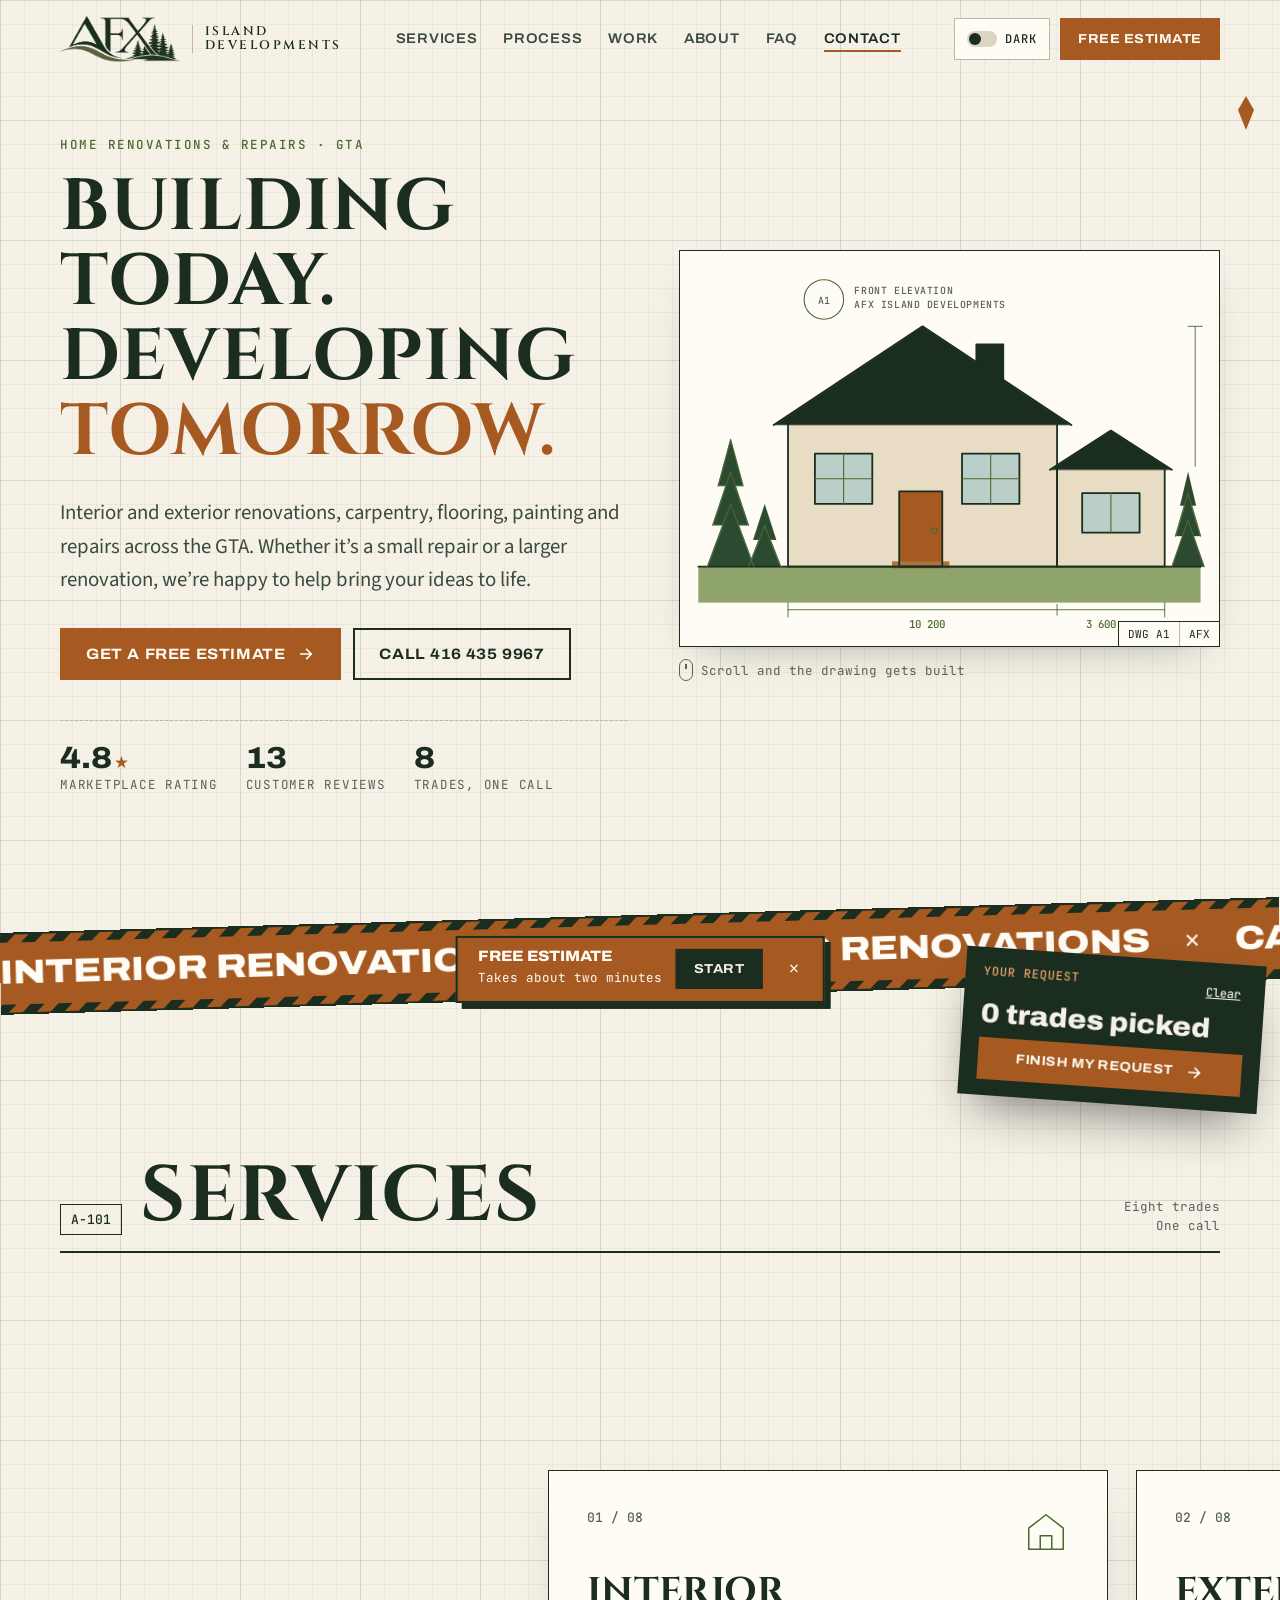
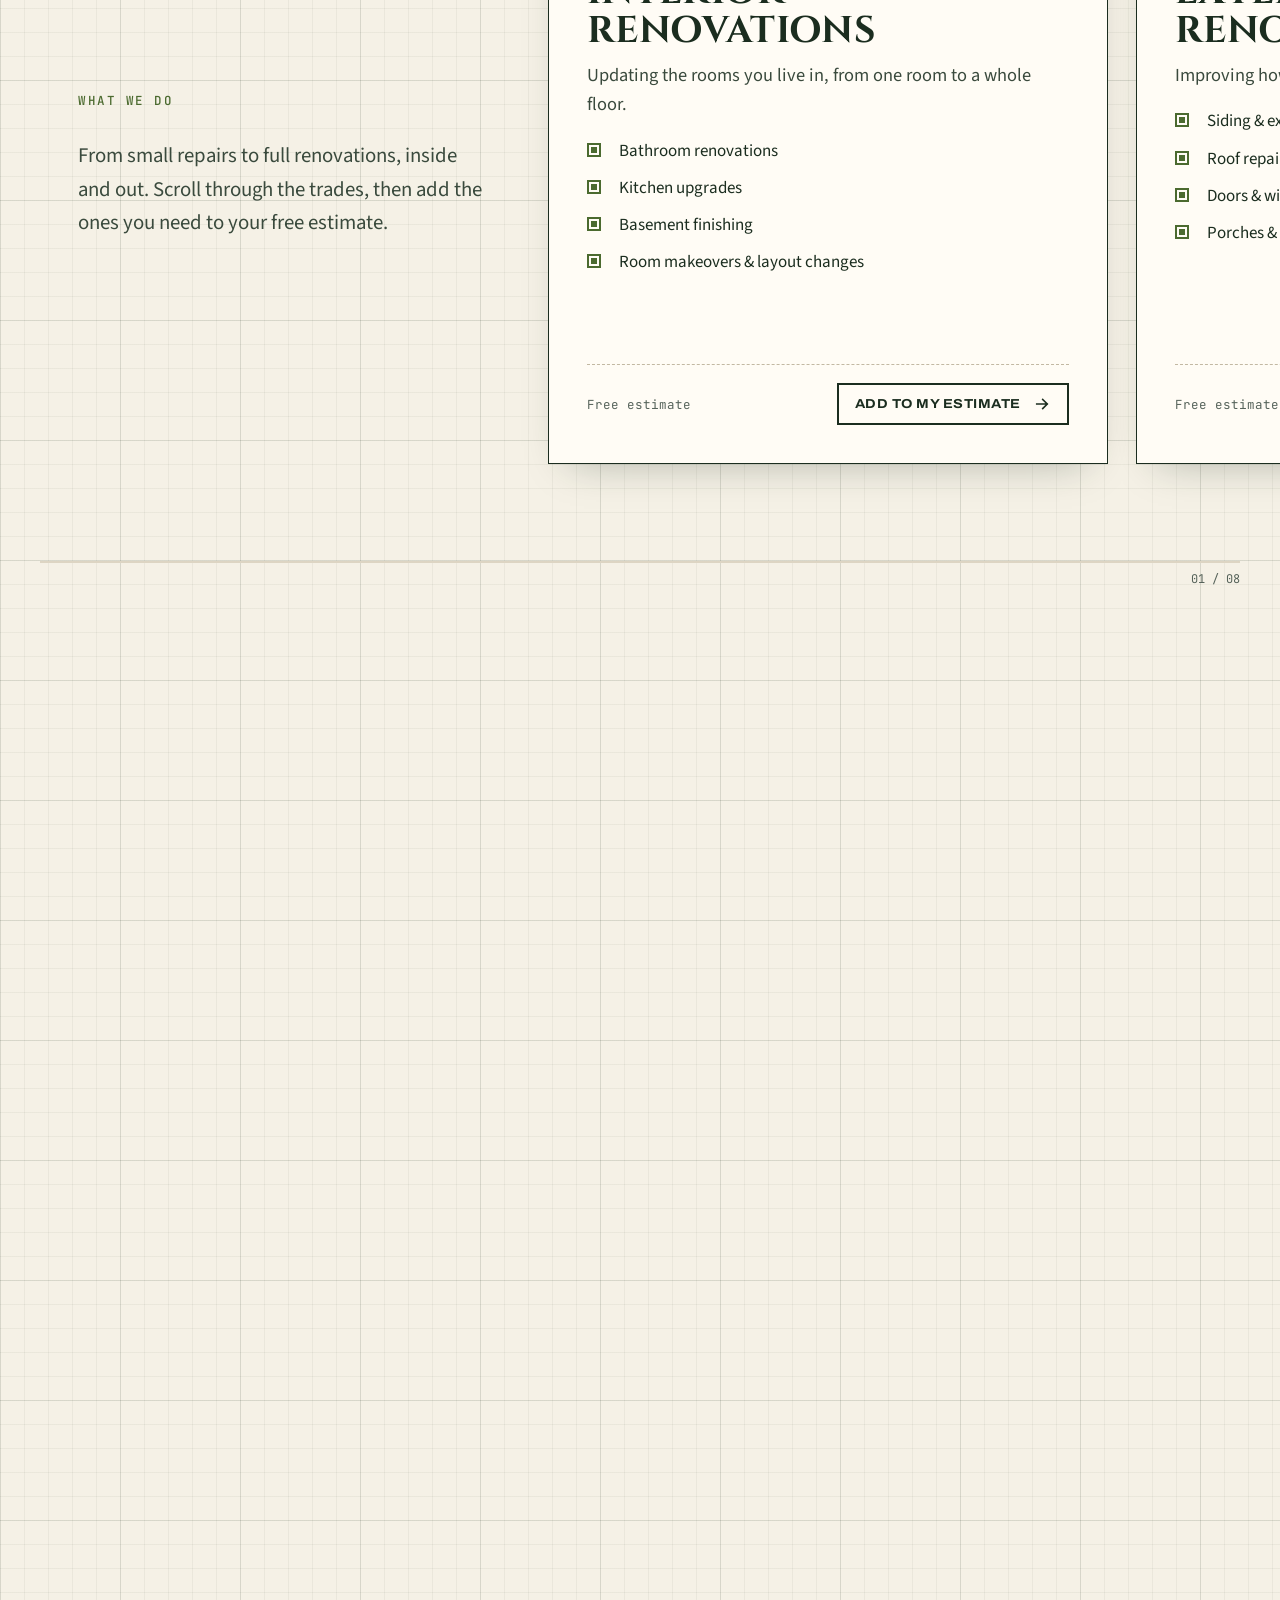
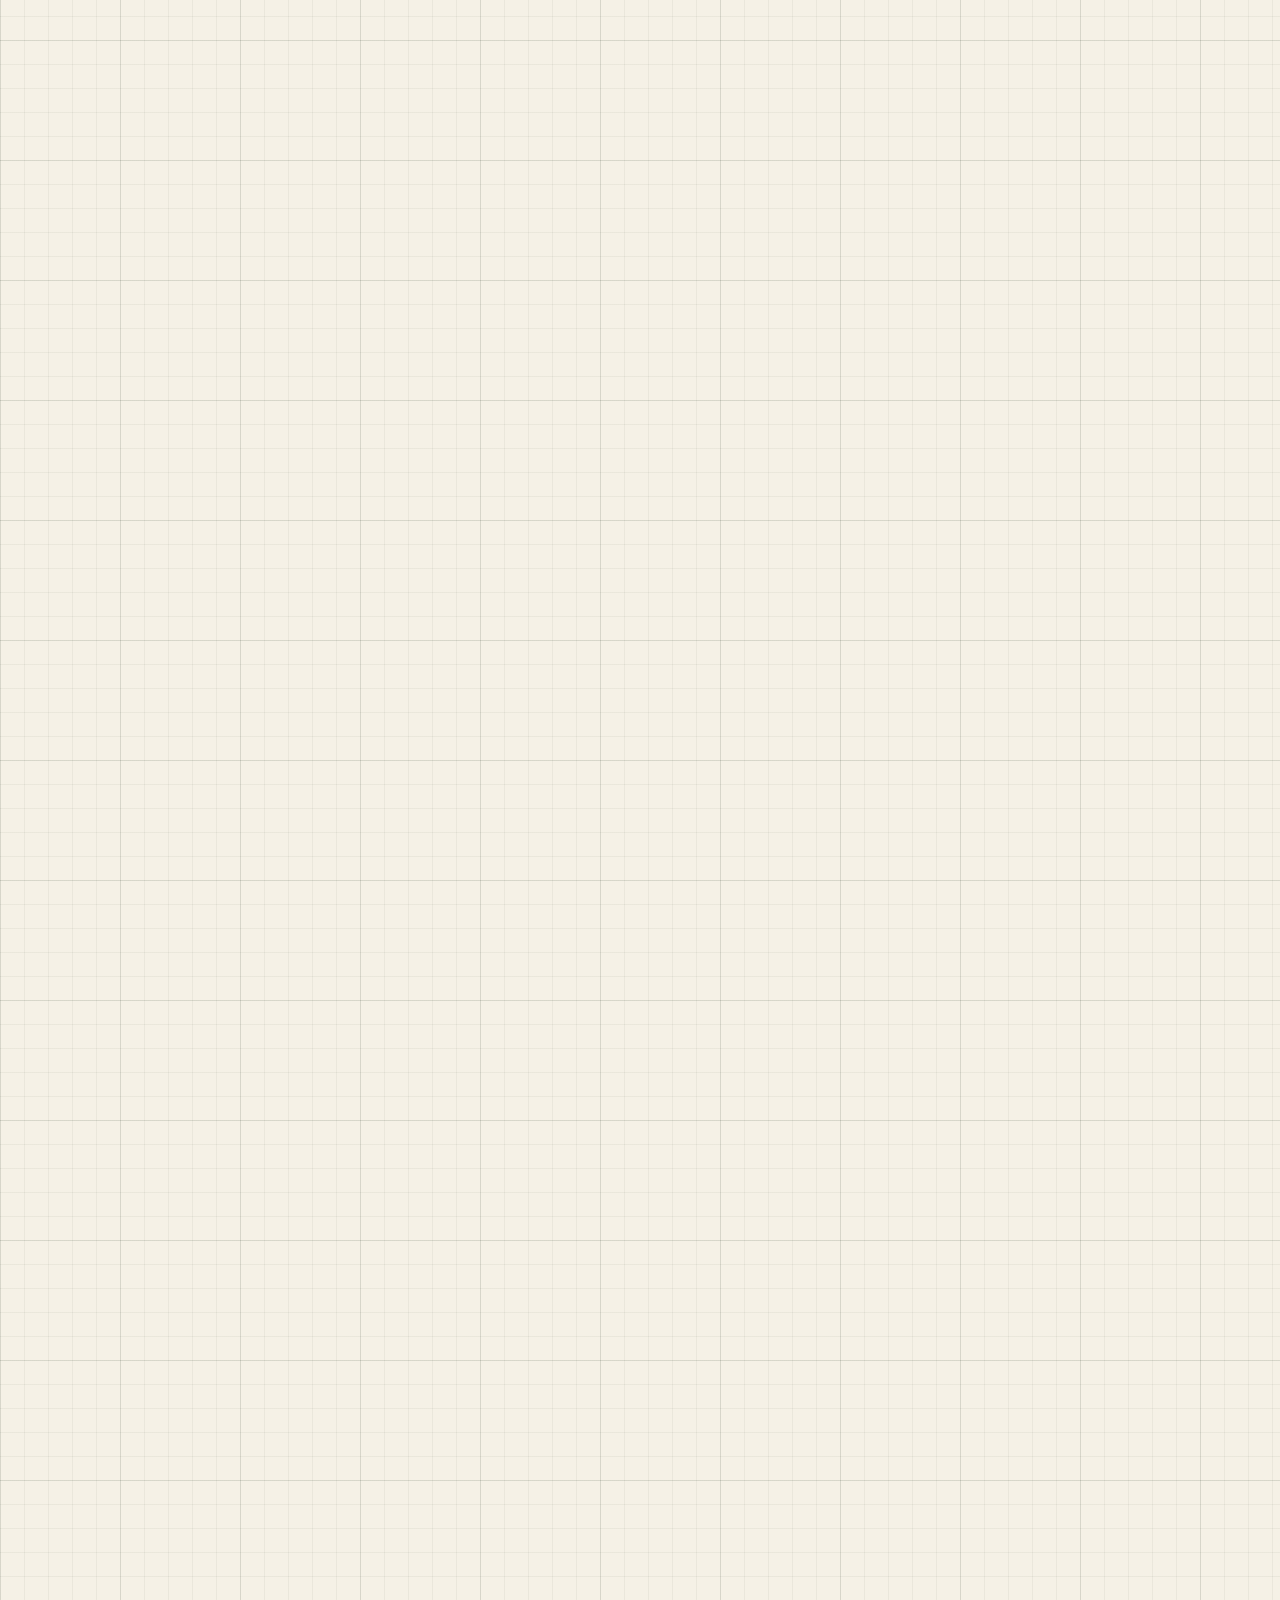
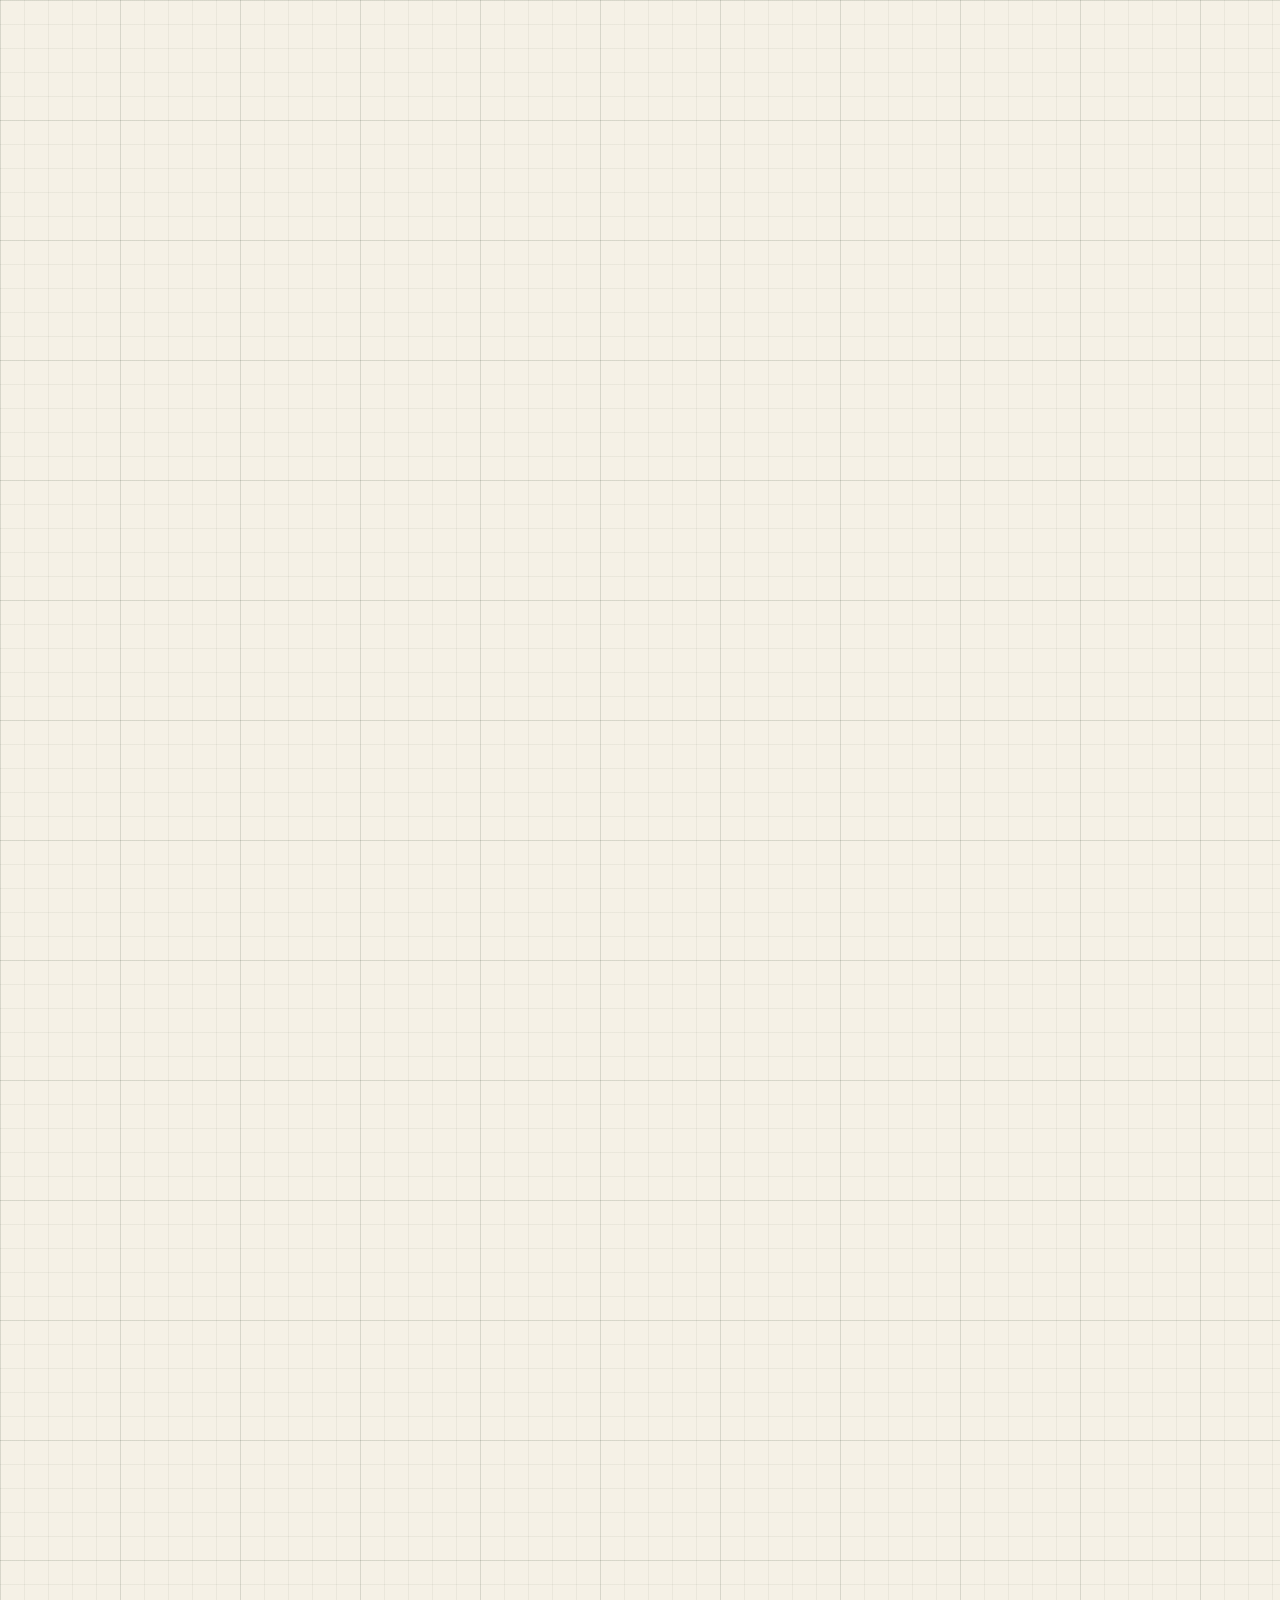
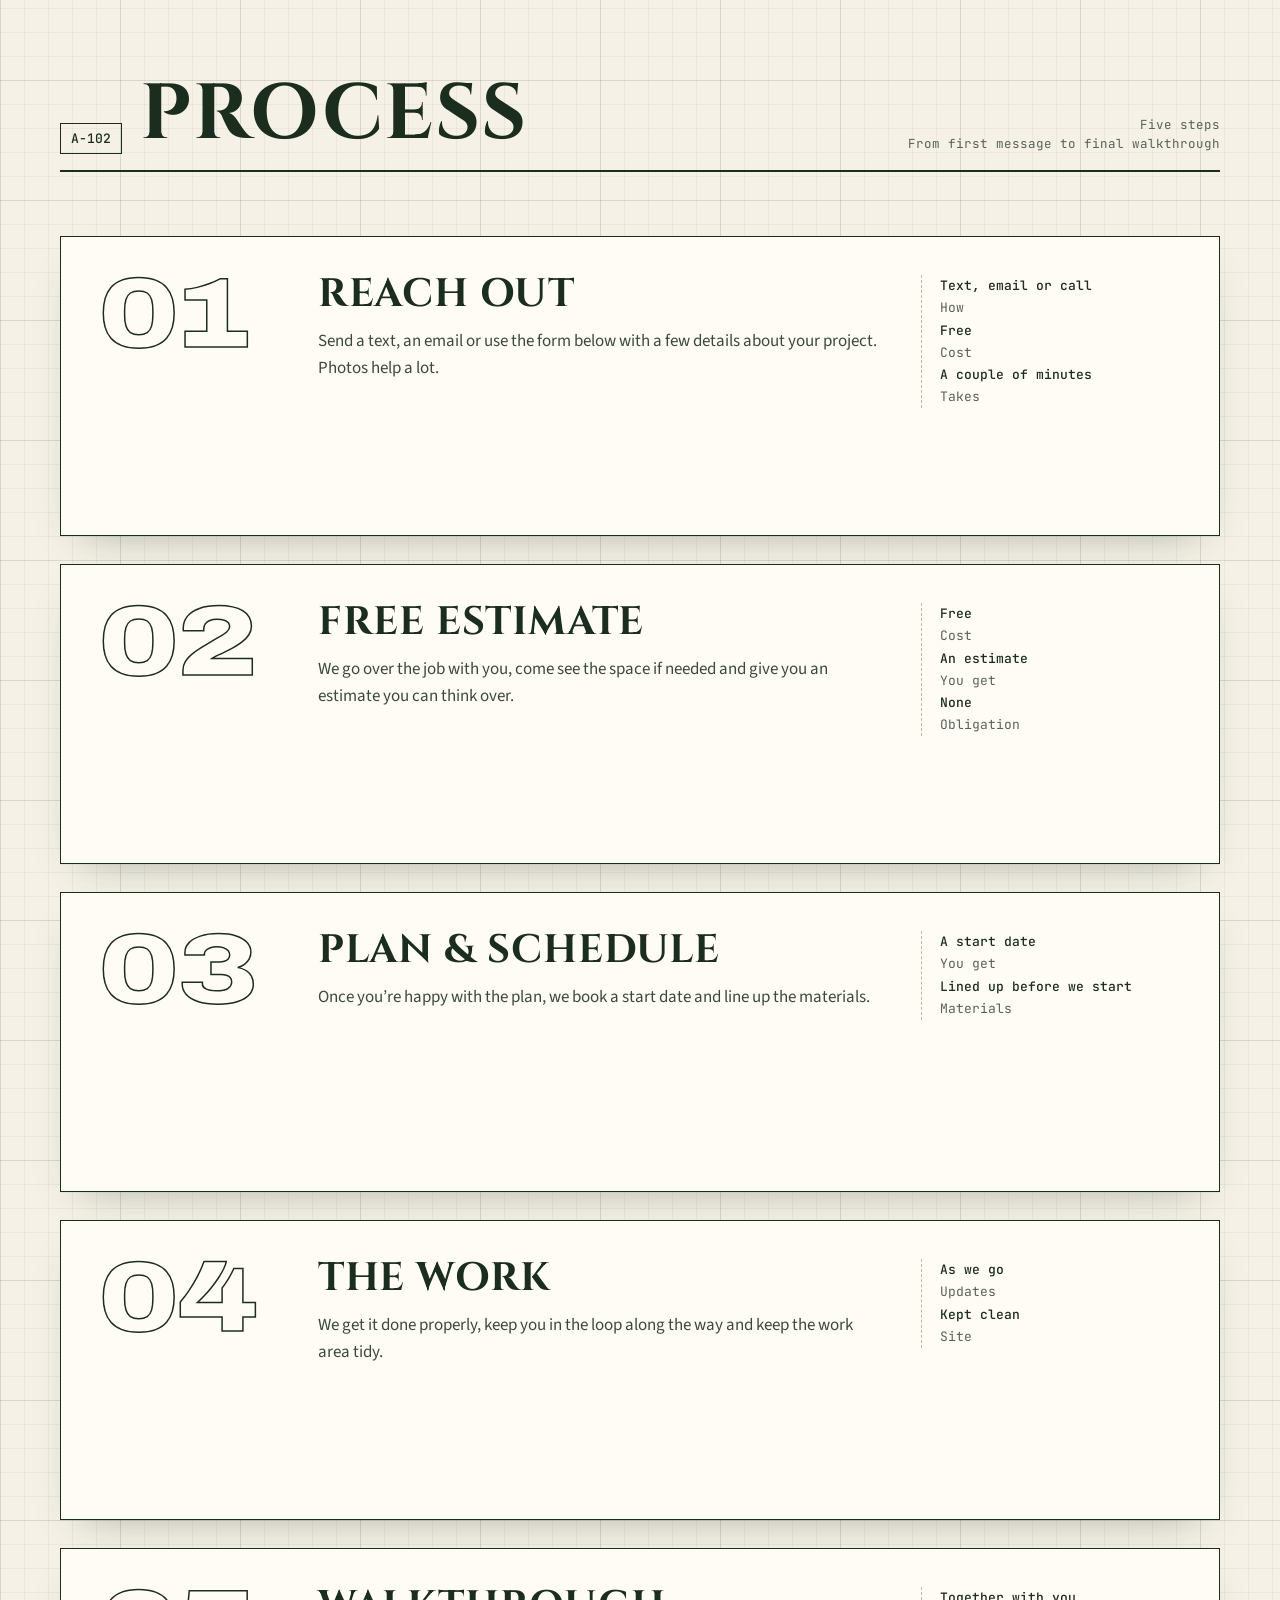
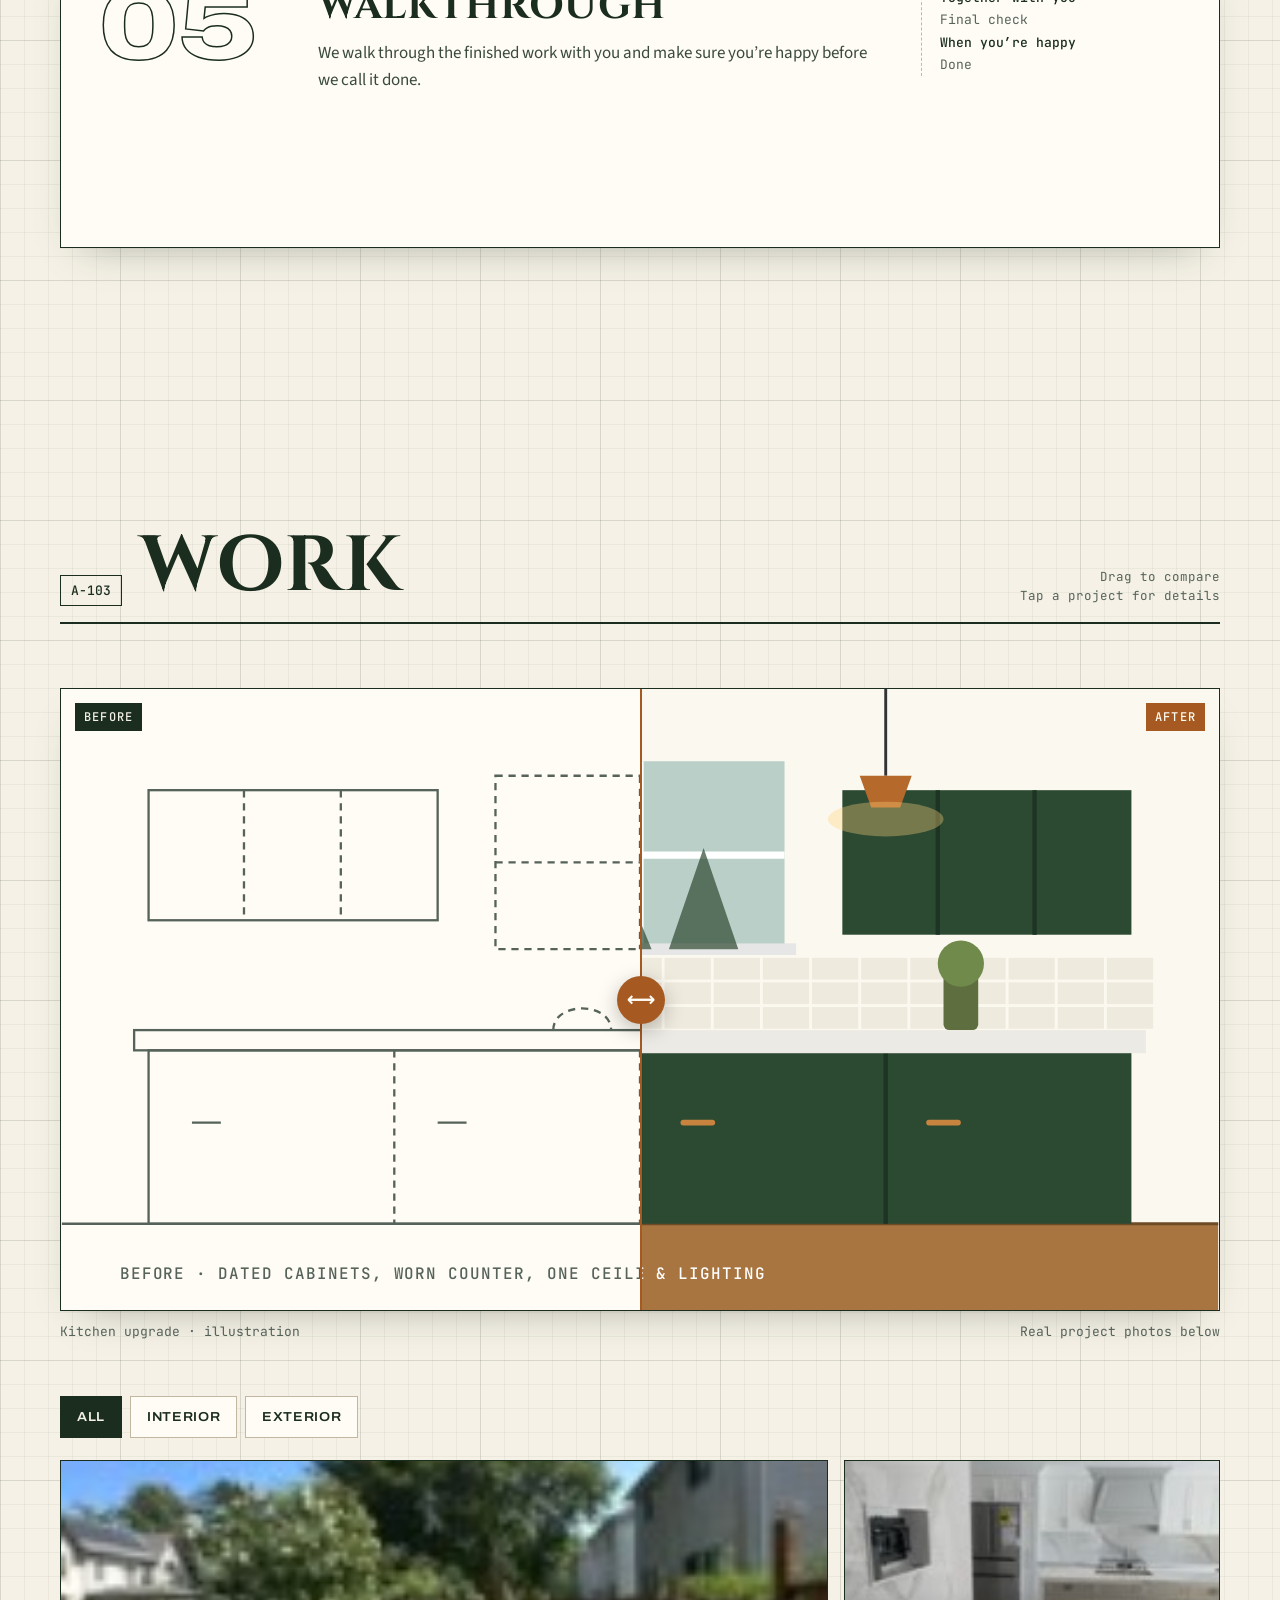
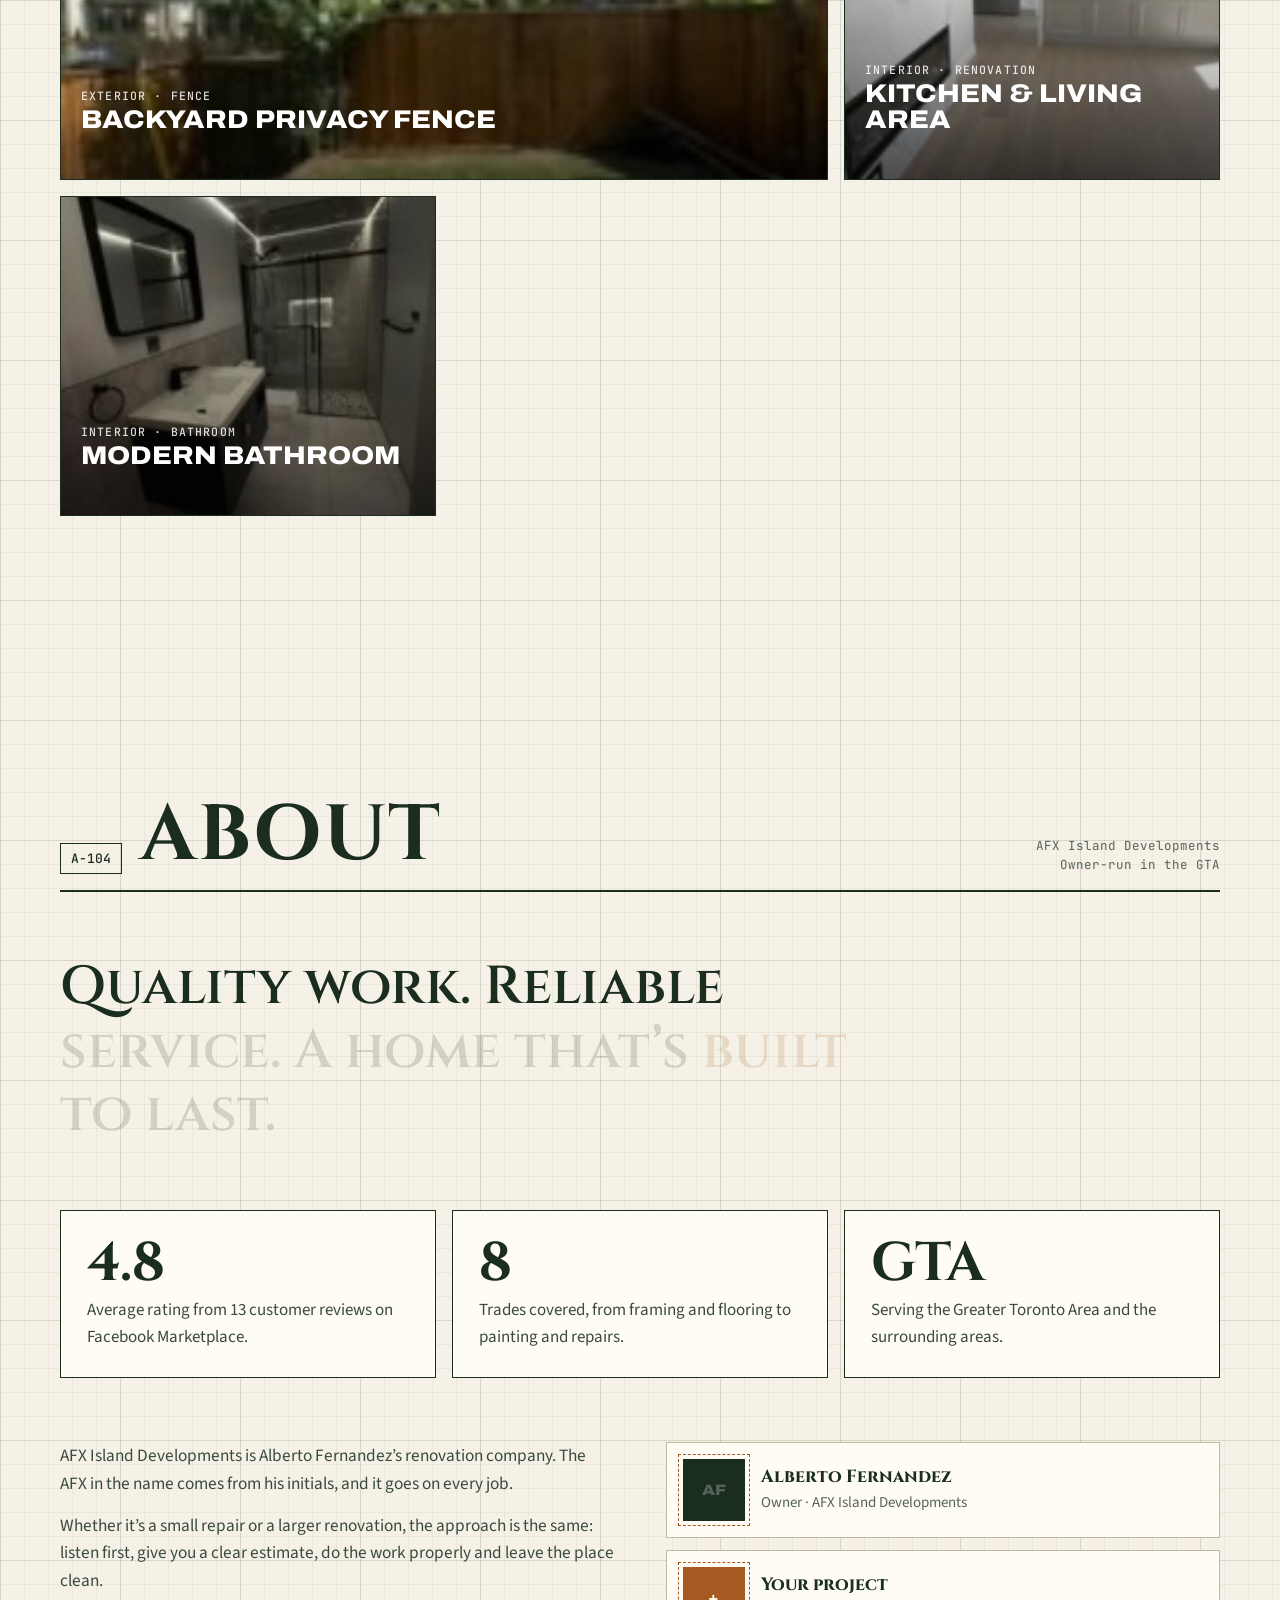
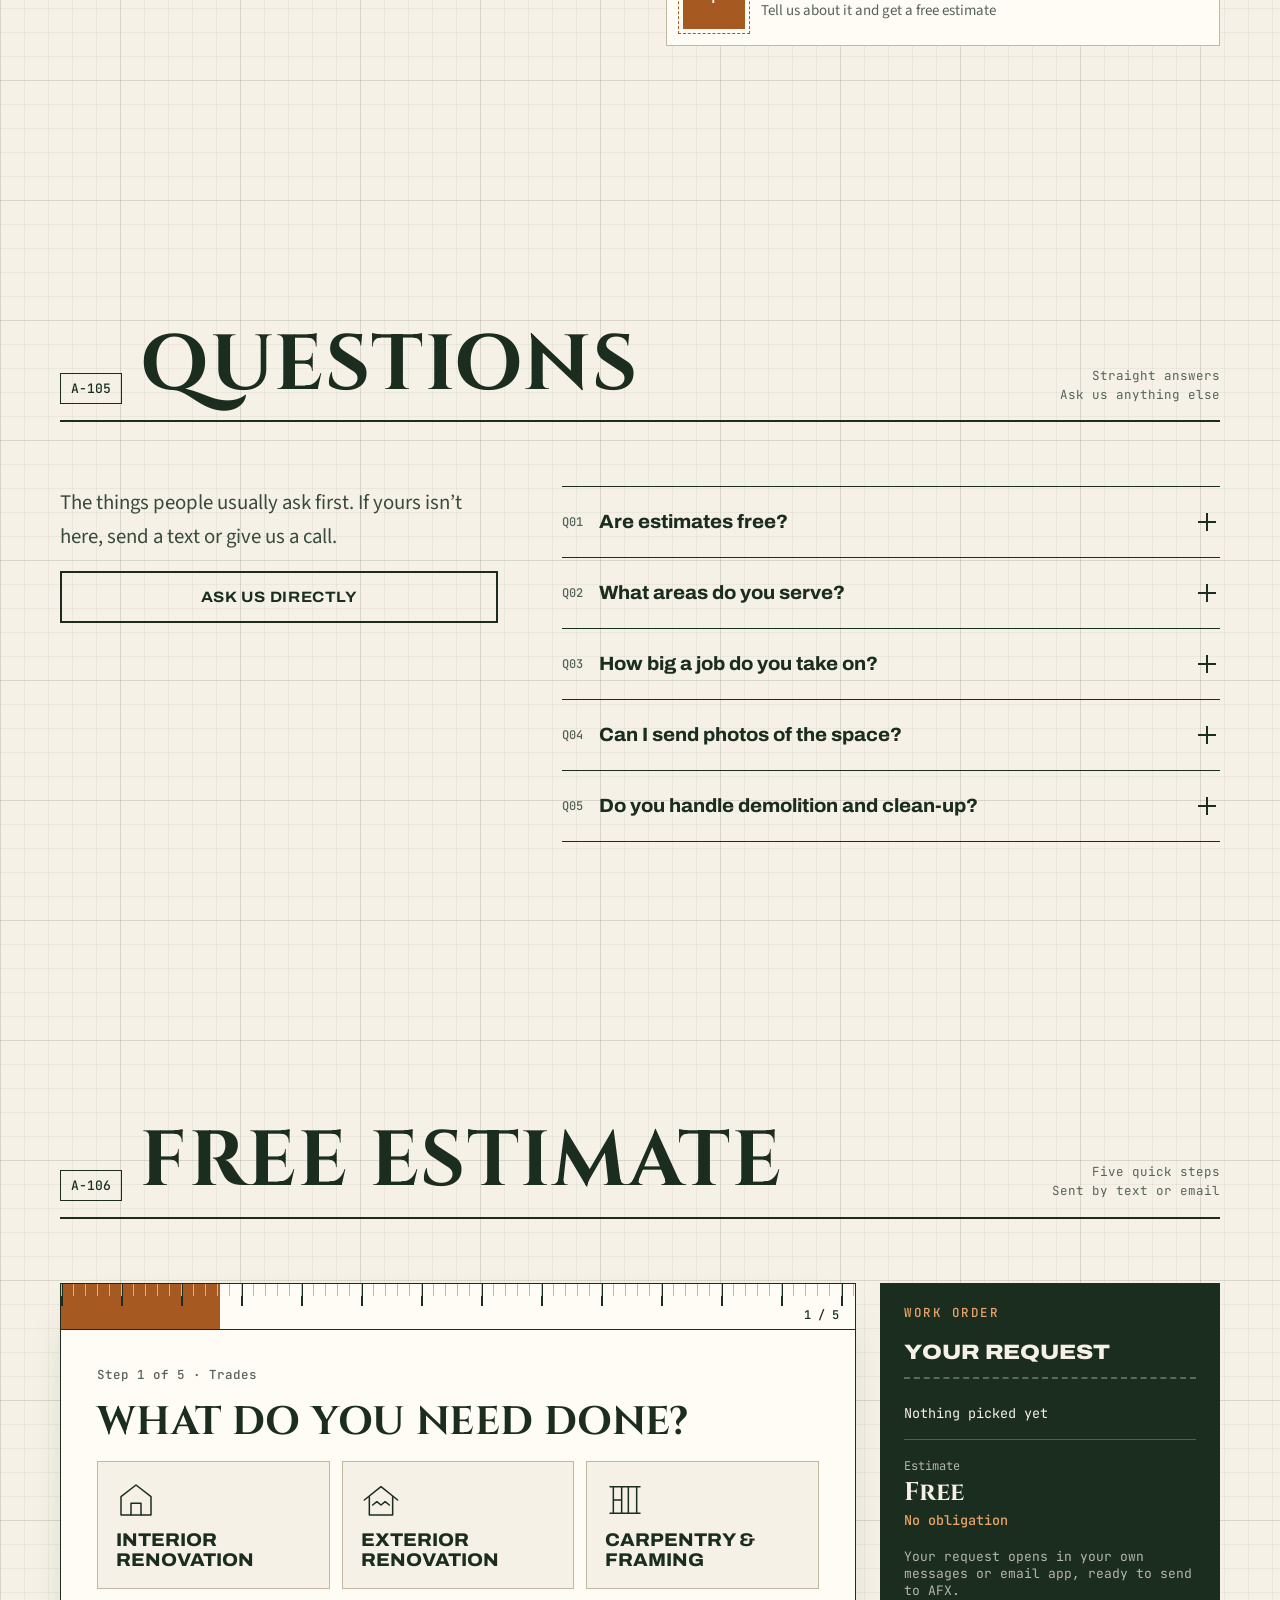
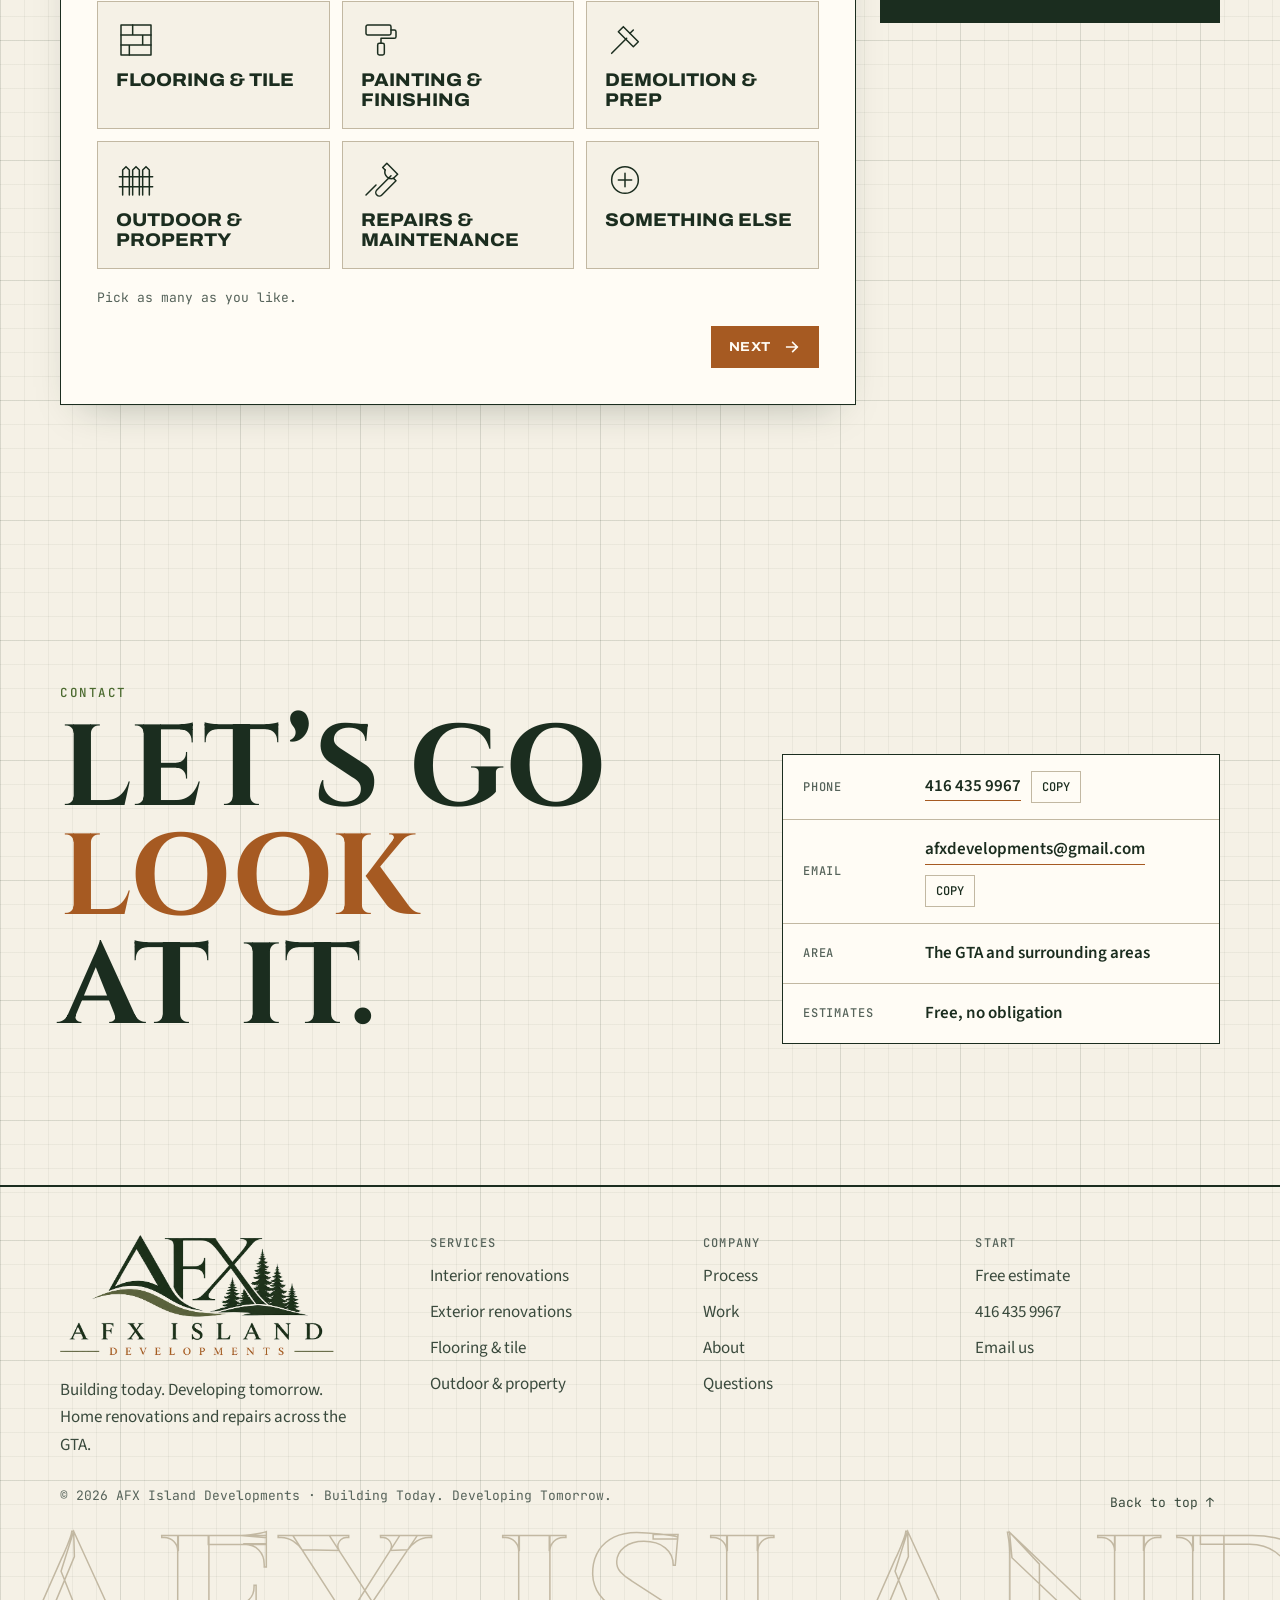
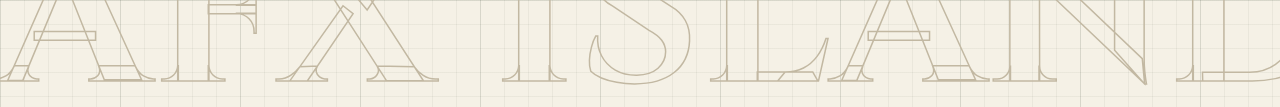
==== index.html @ 32f4b3ac "Initial site: AFX Island Developments Co-Authored-By: Claude Sonnet 5.5 <noreply@anthropic.com>" ====
<!doctype html>
<html lang="en">
<head>
<meta charset="utf-8">
<meta name="viewport" content="width=device-width,initial-scale=1,viewport-fit=cover">
<title>AFX Island Developments · Home Renovations &amp; Repairs in the GTA</title>
<meta name="description" content="AFX Island Developments: interior and exterior renovations, carpentry and framing, flooring and tile, painting, demolition, outdoor projects and repairs across the GTA. Free estimates. Call 416 435 9967.">
<meta property="og:title" content="AFX Island Developments">
<meta property="og:description" content="Home renovations and repairs across the GTA. Free estimates.">
<meta name="theme-color" content="#1b2d1f">
<link rel="icon" href="img/afx-mark.png">
<link rel="preconnect" href="https://fonts.googleapis.com">
<link rel="preconnect" href="https://fonts.gstatic.com" crossorigin>
<link rel="stylesheet" href="https://fonts.googleapis.com/css2?family=Archivo:wdth,wght@62..125,300..900&family=Cinzel:wght@500;600;700&family=JetBrains+Mono:wght@400;500&family=Source+Sans+3:wght@400;500;600;700&display=swap">
<script type="application/ld+json">{"@context":"https://schema.org","@type":"HomeAndConstructionBusiness","name":"AFX Island Developments","telephone":"+1-416-435-9967","email":"afxdevelopments@gmail.com","areaServed":"Greater Toronto Area, Ontario","founder":{"@type":"Person","name":"Alberto Fernandez"},"slogan":"Building Today. Developing Tomorrow."}</script>
<style>
/* AFX Island Developments, built on the Plumbline template by Pila Web Co.
   Each section is a numbered sheet on drafting paper; the hero drawing becomes a house among the pines as you scroll. */
:root {
  --paper: #f5f1e6; --sheet: #fffcf5; --ink: #1b2d1f; --ink-2: #3a4a3d; --ink-3: #56635a;
  --line: #ddd5c3; --line-2: #c2b8a2; --grid: rgb(27 45 31 / 0.05); --grid-2: rgb(27 45 31 / 0.09);
  --blue: #4b6a2f; --blue-soft: #e7ecd9; --vis: #a65a22; --vis-ink: #fffcf5;
  --err: #b3261e; --wall: #e8dcc4; --roof: #1b2d1f; --glass: #b9cfc8; --wood: #a8743f; --pine: #2c4a32; --grass: #8fa46a;
  --shadow: 0 1px 0 rgb(27 45 31 / .04), 0 18px 40px -22px rgb(27 45 31 / .35);
  --display: 'Archivo', ui-sans-serif, system-ui, sans-serif;
  --body: 'Source Sans 3', ui-sans-serif, system-ui, -apple-system, 'Segoe UI', sans-serif;
  --mono: 'JetBrains Mono', ui-monospace, Consolas, monospace;
  --out: cubic-bezier(.16, 1, .3, 1); --spring: cubic-bezier(.34, 1.56, .64, 1);
  --max: 1240px; --gutter: clamp(16px, 4vw, 40px);
}
@media (prefers-color-scheme: dark) { :root:not([data-theme="light"]) {
  --paper: #0f1a12; --sheet: #152419; --ink: #eef0e4; --ink-2: #c4cbbd; --ink-3: #9aa595;
  --line: #26392b; --line-2: #33503a; --grid: rgb(200 220 190 / 0.05); --grid-2: rgb(200 220 190 / 0.09);
  --blue: #a9c27f; --blue-soft: #1d3323; --vis: #d8894a; --vis-ink: #0f1a12;
  --err: #ff9b8f; --wall: #2d4433; --roof: #08100a; --glass: #5d7f74; --wood: #8a6a4e; --pine: #a9c27f; --grass: #3e5a3a;
  --shadow: 0 18px 40px -22px rgb(0 0 0 / .7); color-scheme: dark; } }
:root[data-theme="dark"] {
  --paper: #0f1a12; --sheet: #152419; --ink: #eef0e4; --ink-2: #c4cbbd; --ink-3: #9aa595;
  --line: #26392b; --line-2: #33503a; --grid: rgb(200 220 190 / 0.05); --grid-2: rgb(200 220 190 / 0.09);
  --blue: #a9c27f; --blue-soft: #1d3323; --vis: #d8894a; --vis-ink: #0f1a12;
  --err: #ff9b8f; --wall: #2d4433; --roof: #08100a; --glass: #5d7f74; --wood: #8a6a4e; --pine: #a9c27f; --grass: #3e5a3a;
  --shadow: 0 18px 40px -22px rgb(0 0 0 / .7); color-scheme: dark; }

*, *::before, *::after { box-sizing: border-box; }
html { scroll-behavior: smooth; }
body { margin: 0; background: var(--paper); color: var(--ink); font: 400 17px/1.6 var(--body); overflow-x: clip;
  background-image: linear-gradient(var(--grid) 1px, transparent 1px), linear-gradient(90deg, var(--grid) 1px, transparent 1px), linear-gradient(var(--grid-2) 1px, transparent 1px), linear-gradient(90deg, var(--grid-2) 1px, transparent 1px);
  background-size: 24px 24px, 24px 24px, 120px 120px, 120px 120px; }
h1, h2, h3 { margin: 0; font-family: var(--display); line-height: .98; text-wrap: balance; }
p { margin: 0; }
a { color: inherit; }
button, input, select, textarea { font: inherit; color: inherit; }
:focus-visible { outline: 2px solid var(--vis); outline-offset: 3px; }
.sr-only { position: absolute; width: 1px; height: 1px; overflow: hidden; clip: rect(0 0 0 0); white-space: nowrap; }
.wrap { width: 100%; max-width: var(--max); margin-inline: auto; padding-inline: var(--gutter); }
.mono { font-family: var(--mono); font-variant-numeric: tabular-nums; }
.section { position: relative; padding-block: clamp(80px, 11vw, 150px); }

/* sheet title block: a drawing-set convention, numbered in real order */
.sheet { display: grid; grid-template-columns: auto 1fr auto; gap: 18px; align-items: end; padding-bottom: 16px; margin-bottom: clamp(36px, 5vw, 64px); border-bottom: 2px solid var(--ink); }
.sheet .no { font: 500 13px/1 var(--mono); padding: 8px 10px; border: 1.5px solid var(--ink); }
.sheet h2 { font-size: clamp(2.3rem, 1.2rem + 4.6vw, 5.4rem); font-weight: 820; font-stretch: 112%; letter-spacing: -0.03em; text-transform: uppercase; }
.sheet .meta { font: 400 12.5px/1.5 var(--mono); color: var(--ink-3); text-align: right; }
@media (max-width: 700px) { .sheet { grid-template-columns: 1fr; gap: 10px; } .sheet .meta { text-align: left; } .sheet .no { justify-self: start; } }
.lede { font-size: clamp(1.08rem, 1rem + .4vw, 1.3rem); color: var(--ink-2); max-width: 56ch; }
.kicker { font: 500 12.5px/1 var(--mono); letter-spacing: .12em; text-transform: uppercase; color: var(--blue); }

/* buttons */
.btn { position: relative; display: inline-flex; align-items: center; justify-content: center; gap: 12px; min-height: 52px; padding: 0 24px; border: 2px solid var(--ink); background: transparent; font: 700 15px/1 var(--display); font-stretch: 110%; letter-spacing: .04em; text-transform: uppercase; text-decoration: none; cursor: pointer; overflow: hidden; isolation: isolate; transition: color .35s, transform .5s var(--spring); }
.btn::before { content: ''; position: absolute; inset: 0; z-index: -1; background: var(--ink); transform: scaleX(0); transform-origin: right; transition: transform .5s var(--out); }
.btn:hover { color: var(--paper); }
.btn:hover::before { transform: scaleX(1); transform-origin: left; }
.btn.vis { background: var(--vis); border-color: var(--vis); color: var(--vis-ink); }
.btn.vis::before { background: var(--ink); }
.btn.vis:hover { color: var(--paper); }
.btn.sm { min-height: 42px; padding: 0 16px; font-size: 13px; }
.btn svg { width: 18px; height: 18px; transition: transform .45s var(--spring); }
.btn:hover svg { transform: translateX(4px) rotate(-45deg); }

/* ---------- header ---------- */
.site-header { position: sticky; top: env(safe-area-inset-top, 0px); z-index: 50; transition: background-color .3s, border-color .3s; border-bottom: 1px solid transparent; }
.site-header.scrolled { background: color-mix(in srgb, var(--paper) 86%, transparent); backdrop-filter: blur(12px); -webkit-backdrop-filter: blur(12px); border-color: var(--line); }
.bar { display: flex; align-items: center; gap: 20px; min-height: 78px; transition: min-height .4s var(--out); }
.scrolled .bar { min-height: 62px; }
.logo { display: inline-flex; align-items: center; gap: 12px; text-decoration: none; font: 850 1.25rem/1 var(--display); font-stretch: 118%; text-transform: uppercase; letter-spacing: -0.01em; }
.logo svg { width: 26px; height: 34px; }
.logo .str { stroke: var(--ink); stroke-width: 2; }
.logo .bob { fill: var(--vis); transform-origin: 13px 4px; }
.logo:hover .bob { animation: swing 1.2s var(--out); }
@keyframes swing { 25% { transform: rotate(14deg); } 55% { transform: rotate(-9deg); } 80% { transform: rotate(4deg); } }
.nav { display: flex; gap: 2px; margin-inline: auto; }
.nav a { position: relative; text-decoration: none; padding: 10px 12px; font: 600 14px/1 var(--display); font-stretch: 105%; letter-spacing: .05em; text-transform: uppercase; color: var(--ink-2); }
.nav a::after { content: ''; position: absolute; left: 12px; right: 12px; bottom: 4px; height: 2px; background: var(--vis); transform: scaleX(0); transform-origin: right; transition: transform .45s var(--out); }
.nav a:hover, .nav a[aria-current="true"] { color: var(--ink); }
.nav a:hover::after, .nav a[aria-current="true"]::after { transform: scaleX(1); transform-origin: left; }
.bar-end { display: flex; gap: 10px; align-items: center; }
.theme-sw { display: inline-flex; align-items: center; gap: 8px; min-height: 42px; padding: 0 12px; border: 1.5px solid var(--line-2); background: var(--sheet); cursor: pointer; font: 500 12px/1 var(--mono); text-transform: uppercase; letter-spacing: .08em; }
.theme-sw i { width: 30px; height: 16px; border-radius: 9px; background: var(--line); position: relative; transition: background-color .3s; }
.theme-sw i::after { content: ''; position: absolute; left: 2px; top: 2px; width: 12px; height: 12px; border-radius: 50%; background: var(--ink); transition: transform .45s var(--spring); }
:root[data-theme="dark"] .theme-sw i { background: var(--blue); }
:root[data-theme="dark"] .theme-sw i::after { transform: translateX(14px); }
.burger { display: none; width: 46px; height: 46px; border: 1.5px solid var(--line-2); background: var(--sheet); cursor: pointer; place-items: center; }
.burger span { display: block; width: 20px; height: 2px; background: var(--ink); transition: transform .4s var(--spring); }
.burger span + span { margin-top: 6px; }
.menu-open .burger span:first-child { transform: translateY(4px) rotate(45deg); }
.menu-open .burger span:last-child { transform: translateY(-4px) rotate(-45deg); }
.drawer { display: none; }
@media (max-width: 1000px) {
  .nav, .bar-end .bar-cta { display: none; }
  .bar { justify-content: space-between; }
  .burger { display: grid; }
  .drawer { display: grid; position: fixed; inset: 0; z-index: 48; background: var(--ink); color: var(--paper); align-content: center; padding: 90px var(--gutter) 40px; gap: 4px; clip-path: circle(0% at calc(100% - 40px) 40px); transition: clip-path .7s var(--out); }
  .drawer a { text-decoration: none; font: 850 clamp(2rem, 8vw, 3rem)/1.1 var(--display); font-stretch: 120%; text-transform: uppercase; padding: 6px 0; transform: translateY(30px); opacity: 0; transition: transform .6s var(--out), opacity .4s; transition-delay: calc(var(--k) * 50ms); }
  .menu-open .drawer { clip-path: circle(150% at calc(100% - 40px) 40px); }
  .menu-open .drawer a { transform: none; opacity: 1; }
  .menu-open .site-header { background: transparent; border-color: transparent; }
  .menu-open .burger { position: relative; z-index: 49; background: var(--paper); }
}

@media (max-width: 560px) { .bar { gap: 10px; } .logo { font-size: 1rem; font-stretch: 106%; gap: 8px; } .theme-sw { padding: 0 9px; } .theme-sw span { display: none; } }

/* ---------- plumb-line scroll gauge ---------- */
.plumb { position: fixed; right: 22px; top: 96px; bottom: 30px; z-index: 30; width: 24px; pointer-events: none; display: none; }
@media (min-width: 1180px) { .plumb { display: block; } }
.plumb .string { position: absolute; left: 11px; top: 0; width: 2px; height: calc(var(--p, 0) * (100% - 34px)); background: var(--ink); opacity: .7; }
.plumb .bobw { position: absolute; left: 0; top: calc(var(--p, 0) * (100% - 34px)); width: 24px; transform-origin: 12px 0; animation: sway 3.4s ease-in-out infinite; }
.plumb .bobw svg { width: 24px; height: 34px; display: block; }
.plumb .bobw path { fill: var(--vis); }
.plumb .read { display: none; position: absolute; right: 30px; top: calc(var(--p, 0) * (100% - 34px) + 8px); font: 500 11.5px var(--mono); color: var(--ink-3); white-space: nowrap; }
@keyframes sway { 50% { transform: rotate(3deg); } }

/* ---------- hero ---------- */
.hero { position: relative; padding-block: clamp(30px, 5vw, 60px) clamp(60px, 8vw, 100px); }
.hero-grid { display: grid; grid-template-columns: minmax(0, 1.05fr) minmax(0, 1fr); gap: clamp(24px, 4vw, 56px); align-items: center; }
@media (max-width: 900px) { .hero-grid { grid-template-columns: 1fr; } }
.hero h1 { font-size: clamp(2.5rem, 1rem + 4.4vw, 4.9rem); font-weight: 860; letter-spacing: -0.035em; text-transform: uppercase; }
.hero h1 .w { display: inline-block; font-stretch: 112%; animation: expand 1.2s var(--out) both; animation-delay: calc(var(--i) * 110ms + 100ms); }
@keyframes expand { from { font-stretch: 62%; opacity: 0; transform: translateY(24px); filter: blur(6px); } }
.hero h1 .vis { color: var(--vis); }
.hero .lede { margin-top: 26px; }
.hero-actions { display: flex; flex-wrap: wrap; gap: 12px; margin-top: 32px; }
.fade { animation: fadeUp .9s var(--out) both; animation-delay: calc(var(--d) * 120ms + 600ms); }
@keyframes fadeUp { from { opacity: 0; transform: translateY(16px); } }
.hero-stats { display: flex; flex-wrap: wrap; gap: 28px; margin-top: 40px; padding-top: 22px; border-top: 1px dashed var(--line-2); }
.hero-stats div { display: grid; gap: 2px; }
.hero-stats b { font: 800 1.9rem/1 var(--display); font-stretch: 110%; }
.hero-stats span { font: 400 12.5px var(--mono); color: var(--ink-3); text-transform: uppercase; letter-spacing: .06em; }
.drawing { position: relative; aspect-ratio: 600 / 440; border: 1.5px solid var(--ink); background: var(--sheet); box-shadow: var(--shadow); cursor: crosshair; overflow: hidden; }
.drawing svg { width: 100%; height: 100%; display: block; }
.drawing .tb { position: absolute; right: 0; bottom: 0; display: grid; grid-template-columns: auto auto; border-top: 1.5px solid var(--ink); border-left: 1.5px solid var(--ink); background: var(--sheet); font: 400 11px/1.3 var(--mono); }
.drawing .tb span { padding: 5px 9px; border-right: 1px solid var(--line-2); }
.drawing .tb span:last-child { border-right: 0; }
.ln { fill: none; stroke: var(--ink); stroke-width: 2; stroke-linecap: round; stroke-linejoin: round; stroke-dasharray: 1; stroke-dashoffset: 0; animation: drawLine 1.8s var(--out) both; animation-delay: calc(var(--k, 0) * 70ms + 200ms); }
.ln.thin { stroke-width: 1.2; stroke: var(--blue); }
.ln.dim { stroke-width: 1; stroke: var(--blue); }
@keyframes drawLine { from { stroke-dashoffset: 1; } }
.fill { stroke: none; }
.f-wall { fill: var(--wall); } .f-roof { fill: var(--roof); } .f-glass { fill: var(--glass); } .f-door { fill: var(--vis); } .f-wood { fill: var(--wood); } .f-ground { fill: color-mix(in srgb, #6c9a5a 60%, var(--sheet)); }
.dimtxt { font: 500 12px var(--mono); fill: var(--blue); }
.label { font: 500 11px var(--mono); fill: var(--ink-3); letter-spacing: .06em; }
.cross { position: absolute; inset: 0; pointer-events: none; opacity: 0; transition: opacity .3s; }
.drawing:hover .cross { opacity: 1; }
.cross i { position: absolute; background: var(--vis); opacity: .55; }
.cross .h { left: 0; right: 0; height: 1px; top: var(--y, 50%); }
.cross .v { top: 0; bottom: 0; width: 1px; left: var(--x, 50%); }
.cross b { position: absolute; left: calc(var(--x, 50%) + 10px); top: calc(var(--y, 50%) + 10px); font: 500 11px var(--mono); background: var(--ink); color: var(--paper); padding: 3px 6px; white-space: nowrap; }
.build-hint { margin-top: 12px; font: 400 12.5px var(--mono); color: var(--ink-3); display: flex; gap: 8px; align-items: center; }
.build-hint i { width: 14px; height: 22px; border: 1.5px solid var(--ink-3); border-radius: 8px; position: relative; }
.build-hint i::after { content: ''; position: absolute; left: 50%; top: 4px; width: 2px; height: 5px; margin-left: -1px; background: var(--ink-3); animation: wheel 1.6s ease-in-out infinite; }
@keyframes wheel { 60% { transform: translateY(6px); opacity: 0; } }

/* ---------- hazard tape marquee ---------- */
.tape-wrap { overflow: hidden; padding-block: 22px; }
.tape { position: relative; transform: rotate(-1.6deg); background: var(--vis); color: var(--vis-ink); border-block: 2px solid var(--ink); overflow: hidden; }
.tape::before, .tape::after { content: ''; position: absolute; left: 0; right: 0; height: 8px; background: repeating-linear-gradient(-45deg, var(--ink) 0 10px, transparent 10px 20px); }
.tape::before { top: 0; } .tape::after { bottom: 0; }
.tape-row { display: flex; width: max-content; gap: 34px; padding: 22px 0; animation: tape 32s linear infinite; }
.tape-row span { font: 850 clamp(1.3rem, 1rem + 1.4vw, 2.1rem)/1 var(--display); font-stretch: 120%; text-transform: uppercase; white-space: nowrap; display: inline-flex; gap: 34px; align-items: center; }
.tape-row span::after { content: '✕'; font-size: .6em; }
@keyframes tape { to { transform: translateX(-50%); } }
.tape:hover .tape-row { animation-play-state: paused; }

/* ---------- services: pinned horizontal run ---------- */
.run { position: relative; height: 320vh; }
.run-sticky { position: sticky; top: 0; height: 100vh; display: grid; align-content: center; overflow: hidden; }
.run-track { display: flex; gap: 28px; padding-inline: var(--gutter); will-change: transform; }
.svc { flex: none; width: min(560px, 80vw); min-height: 66vh; display: grid; grid-template-rows: auto auto 1fr auto; gap: 18px; padding: clamp(24px, 3vw, 38px); background: var(--sheet); border: 1.5px solid var(--ink); box-shadow: var(--shadow); position: relative; transition: transform .5s var(--out); }
.svc.intro { background: transparent; border: 0; box-shadow: none; width: min(480px, 84vw); align-content: center; display: grid; grid-template-rows: none; }
.svc .n { font: 500 13px var(--mono); color: var(--ink-3); display: flex; justify-content: space-between; }
.svc h3 { font-size: clamp(2.2rem, 1.4rem + 2.2vw, 3.4rem); font-weight: 860; font-stretch: 110%; text-transform: uppercase; letter-spacing: -0.03em; transition: font-stretch .6s var(--out); }
.svc:hover h3 { font-stretch: 90%; }
.svc .tag { font-size: 1.15rem; color: var(--ink-2); }
.svc ul { list-style: none; margin: 0; padding: 0; display: grid; gap: 10px; align-content: start; }
.svc li { display: grid; grid-template-columns: 22px 1fr; gap: 10px; }
.svc li::before { content: ''; width: 14px; height: 14px; margin-top: 5px; border: 2px solid var(--blue); background: linear-gradient(var(--blue), var(--blue)) center / 6px 6px no-repeat; }
.svc .price { display: flex; align-items: end; justify-content: space-between; gap: 12px; flex-wrap: wrap; padding-top: 18px; border-top: 1.5px dashed var(--line-2); }
.svc .price b { font: 850 clamp(2rem, 1.5rem + 1.6vw, 2.8rem)/1 var(--display); font-stretch: 105%; }
.svc .price small { display: block; font: 400 12.5px var(--mono); color: var(--ink-3); margin-bottom: 6px; }
.svc.featured { background: var(--ink); color: var(--paper); }
.svc.featured .tag, .svc.featured .n, .svc.featured .price small { color: color-mix(in srgb, var(--paper) 70%, var(--ink)); }
.svc.featured li::before { border-color: var(--vis); background-image: linear-gradient(var(--vis), var(--vis)); }
.svc.featured .btn { border-color: var(--paper); color: var(--paper); }
.svc.featured .btn::before { background: var(--paper); }
.svc.featured .btn:hover { color: var(--ink); }
.svc[data-selected="true"] { outline: 4px solid var(--vis); outline-offset: 6px; }
.svc .stamp { position: absolute; right: 26px; bottom: 132px; font: 800 12px/1 var(--display); font-stretch: 115%; letter-spacing: .1em; text-transform: uppercase; color: var(--vis); border: 2px solid var(--vis); padding: 7px 9px; transform: rotate(8deg); }
.run-bar { position: absolute; left: var(--gutter); right: var(--gutter); bottom: 6vh; height: 2px; background: var(--line); }
.run-bar i { position: absolute; inset: 0; background: var(--vis); transform-origin: 0; transform: scaleX(var(--p, 0)); }
.run-bar span { position: absolute; right: 0; top: 10px; font: 400 12px var(--mono); color: var(--ink-3); }
@media (max-width: 900px), (prefers-reduced-motion: reduce) {
  .run { height: auto; }
  .run-sticky { position: static; height: auto; overflow: visible; }
  .run-track { overflow-x: auto; scroll-snap-type: x mandatory; padding-bottom: 20px; transform: none !important; }
  .svc { scroll-snap-align: center; min-height: 0; }
  .run-bar { display: none; }
}

/* ---------- extras + receipt ---------- */
.extras { display: grid; grid-template-columns: minmax(0, 1.2fr) minmax(0, .8fr); gap: clamp(24px, 4vw, 56px); align-items: start; }
@media (max-width: 900px) { .extras { grid-template-columns: 1fr; } }
.x-list { display: grid; border-top: 1.5px solid var(--ink); }
.x-item { display: grid; grid-template-columns: 34px minmax(0, 1fr) auto; gap: 16px; align-items: center; padding: 20px 4px; border: 0; border-bottom: 1px solid var(--line-2); background: none; text-align: left; cursor: pointer; position: relative; isolation: isolate; }
.x-item::before { content: ''; position: absolute; inset: 0; z-index: -1; background: var(--blue-soft); transform: scaleY(0); transform-origin: bottom; transition: transform .45s var(--out); }
.x-item:hover::before { transform: scaleY(1); }
.x-box { width: 30px; height: 30px; border: 2px solid var(--ink); display: grid; place-items: center; transition: background-color .3s; }
.x-box svg { width: 20px; height: 20px; }
.x-box path { fill: none; stroke: var(--paper); stroke-width: 3; stroke-linecap: square; stroke-dasharray: 24; stroke-dashoffset: 24; transition: stroke-dashoffset .35s var(--out) .05s; }
.x-item[aria-pressed="true"] .x-box { background: var(--ink); }
.x-item[aria-pressed="true"] .x-box path { stroke-dashoffset: 0; }
.x-item b { font: 750 1.25rem/1.2 var(--display); font-stretch: 106%; display: block; }
.x-item small { color: var(--ink-3); font-size: 15px; display: block; margin-top: 2px; }
.x-item .pr { font: 500 14px var(--mono); white-space: nowrap; }
.receipt { position: sticky; top: 100px; background: var(--sheet); color: var(--ink); padding: 26px 24px 34px; box-shadow: var(--shadow); font-family: var(--mono); font-size: 14px; clip-path: polygon(0 0, 100% 0, 100% calc(100% - 10px), 95% 100%, 90% calc(100% - 10px), 85% 100%, 80% calc(100% - 10px), 75% 100%, 70% calc(100% - 10px), 65% 100%, 60% calc(100% - 10px), 55% 100%, 50% calc(100% - 10px), 45% 100%, 40% calc(100% - 10px), 35% 100%, 30% calc(100% - 10px), 25% 100%, 20% calc(100% - 10px), 15% 100%, 10% calc(100% - 10px), 5% 100%, 0 calc(100% - 10px)); }
.receipt h3 { font: 850 1.4rem/1 var(--display); font-stretch: 120%; text-transform: uppercase; text-align: center; }
.receipt .sub { text-align: center; color: var(--ink-3); font-size: 12px; margin: 6px 0 16px; }
.receipt hr { border: 0; border-top: 1.5px dashed var(--line-2); margin: 12px 0; }
.r-lines { list-style: none; margin: 0; padding: 0; display: grid; gap: 6px; min-height: 60px; }
.r-lines li { display: flex; justify-content: space-between; gap: 10px; animation: print .5s var(--out) both; }
@keyframes print { from { opacity: 0; transform: translateY(-10px); clip-path: inset(0 0 100% 0); } to { clip-path: inset(0); } }
.r-lines .empty { color: var(--ink-3); }
.r-total { display: flex; justify-content: space-between; font-weight: 500; font-size: 16px; }
.r-total b { font-size: 18px; }
.barcode { height: 38px; margin-top: 16px; background: repeating-linear-gradient(90deg, var(--ink) 0 2px, transparent 2px 4px, var(--ink) 4px 5px, transparent 5px 8px, var(--ink) 8px 11px, transparent 11px 12px); opacity: .8; }

/* ---------- process: stacking sheets ---------- */
.stack { display: grid; gap: 28px; }
.pcard { position: sticky; top: calc(96px + var(--k) * 22px); display: grid; grid-template-columns: 180px minmax(0, 1fr) minmax(0, 260px); gap: clamp(18px, 3vw, 40px); align-items: start; min-height: 300px; padding: clamp(24px, 3vw, 40px); background: var(--sheet); border: 1.5px solid var(--ink); box-shadow: var(--shadow); transform-origin: 50% 0; will-change: transform; }
.pcard .big { font: 860 clamp(4.5rem, 3rem + 4vw, 8rem)/.8 var(--display); font-stretch: 125%; color: transparent; -webkit-text-stroke: 1.5px var(--ink); }
.pcard h3 { font-size: clamp(1.8rem, 1.2rem + 1.6vw, 2.6rem); font-weight: 820; font-stretch: 112%; text-transform: uppercase; margin-bottom: 14px; }
.pcard p { color: var(--ink-2); }
.pcard aside { font: 400 13px/1.7 var(--mono); color: var(--ink-3); border-left: 1.5px dashed var(--line-2); padding-left: 18px; }
.pcard aside b { color: var(--ink); font-weight: 500; display: block; }
@media (max-width: 860px) { .pcard { grid-template-columns: 1fr; position: relative; top: auto; min-height: 0; } .pcard aside { border-left: 0; padding-left: 0; border-top: 1.5px dashed var(--line-2); padding-top: 12px; } }

/* ---------- work ---------- */
.ba { position: relative; aspect-ratio: 16 / 8.6; border: 1.5px solid var(--ink); background: var(--sheet); overflow: hidden; box-shadow: var(--shadow); user-select: none; touch-action: pan-y; }
.ba svg { position: absolute; inset: 0; width: 100%; height: 100%; }
.ba .after { clip-path: inset(0 0 0 var(--pos, 50%)); }
.ba .handle { position: absolute; top: 0; bottom: 0; left: var(--pos, 50%); width: 2px; background: var(--vis); pointer-events: none; }
.ba .handle::after { content: '⟷'; position: absolute; top: 50%; left: 50%; width: 48px; height: 48px; margin: -24px 0 0 -24px; border-radius: 50%; background: var(--vis); color: var(--vis-ink); display: grid; place-items: center; font: 700 20px var(--body); box-shadow: 0 6px 20px rgb(0 0 0 / .25); }
.ba input { position: absolute; inset: 0; width: 100%; height: 100%; opacity: 0; cursor: ew-resize; margin: 0; }
.ba .lbl { position: absolute; top: 14px; font: 500 12px var(--mono); text-transform: uppercase; letter-spacing: .1em; padding: 6px 9px; background: var(--ink); color: var(--paper); }
.ba .lbl.l { left: 14px; } .ba .lbl.r { right: 14px; background: var(--vis); color: var(--vis-ink); }
.ba-cap { display: flex; justify-content: space-between; gap: 14px; flex-wrap: wrap; margin-top: 12px; font: 400 13px var(--mono); color: var(--ink-3); }
.sk { fill: none; stroke: var(--ink-3); stroke-width: 1.6; stroke-dasharray: 5 4; }
.sk.solid { stroke-dasharray: none; }
.filters { display: flex; flex-wrap: wrap; gap: 8px; margin: 56px 0 22px; }
.chip { min-height: 42px; padding: 0 16px; border: 1.5px solid var(--line-2); background: var(--sheet); cursor: pointer; font: 600 13px/1 var(--display); font-stretch: 108%; letter-spacing: .05em; text-transform: uppercase; transition: background-color .25s, color .25s, border-color .25s, transform .3s var(--spring); }
.chip:active { transform: scale(.95); }
.chip[aria-pressed="true"] { background: var(--ink); color: var(--paper); border-color: var(--ink); }
.projects { display: grid; grid-template-columns: repeat(3, minmax(0, 1fr)); gap: 16px; }
@media (max-width: 900px) { .projects { grid-template-columns: repeat(2, minmax(0, 1fr)); } }
@media (max-width: 560px) { .projects { grid-template-columns: 1fr; } }
.proj { position: relative; display: grid; align-content: end; min-height: 300px; padding: 20px; border: 1.5px solid var(--ink); background: var(--c1); color: #fff; text-align: left; cursor: pointer; overflow: hidden; isolation: isolate; }
.proj.wide { grid-column: span 2; }
@media (max-width: 560px) { .proj.wide { grid-column: auto; } }
.proj .art { position: absolute; inset: 0; z-index: -1; background: radial-gradient(circle at 75% 25%, var(--c2), transparent 55%), linear-gradient(160deg, var(--c1), var(--c3)); transition: transform .9s var(--out); }
.proj .art svg { position: absolute; right: -6%; bottom: -10%; width: 70%; opacity: .35; }
.proj .art svg * { fill: none; stroke: #fff; stroke-width: 1.4; }
.proj:hover .art { transform: scale(1.06) rotate(-1deg); }
.proj::after { content: ''; position: absolute; inset: 0; z-index: -1; background: linear-gradient(transparent 40%, rgb(0 0 0 / .55)); }
.proj .cat { font: 500 11.5px var(--mono); text-transform: uppercase; letter-spacing: .1em; opacity: .85; }
.proj b { font: 820 1.6rem/1.05 var(--display); font-stretch: 112%; text-transform: uppercase; margin-top: 4px; }
.proj .facts { font: 400 12.5px var(--mono); margin-top: 8px; opacity: 0; transform: translateY(10px); transition: opacity .35s, transform .45s var(--out); }
.proj:hover .facts, .proj:focus-visible .facts { opacity: .9; transform: none; }
.proj.out { display: none; }
dialog.pd { width: min(760px, calc(100vw - 32px)); max-height: calc(100vh - 32px); padding: 0; border: 1.5px solid var(--ink); background: var(--sheet); color: var(--ink); box-shadow: 0 40px 80px -20px rgb(0 0 0 / .5); overflow: auto; }
dialog.pd::backdrop { background: rgb(15 26 18 / .6); backdrop-filter: blur(4px); }
dialog.pd[open] { animation: dlg .55s var(--out); }
@keyframes dlg { from { opacity: 0; transform: translateY(30px) scale(.97); } }
.pd-hero { height: 220px; position: relative; background: radial-gradient(circle at 75% 25%, var(--c2), transparent 55%), linear-gradient(160deg, var(--c1), var(--c3)); }
.pd-body { padding: 26px; display: grid; gap: 14px; }
.pd-body h3 { font-size: 2rem; font-weight: 840; font-stretch: 114%; text-transform: uppercase; }
.pd-grid { display: grid; grid-template-columns: repeat(3, 1fr); gap: 10px; font-family: var(--mono); font-size: 13px; }
.pd-grid div { border: 1px solid var(--line-2); padding: 10px; }
.pd-grid b { display: block; font-size: 16px; }
.pd-close { position: absolute; right: 12px; top: 12px; width: 44px; height: 44px; border: 0; background: var(--ink); color: var(--paper); font-size: 22px; cursor: pointer; }

/* ---------- plans ---------- */
.billing { display: inline-grid; grid-template-columns: 1fr 1fr; position: relative; border: 1.5px solid var(--ink); background: var(--sheet); margin-bottom: 36px; }
.billing button { position: relative; z-index: 1; min-height: 46px; padding: 0 22px; border: 0; background: none; cursor: pointer; font: 700 13px/1 var(--display); font-stretch: 110%; letter-spacing: .06em; text-transform: uppercase; transition: color .3s; }
.billing button[aria-pressed="true"] { color: var(--paper); }
.billing i { position: absolute; top: 0; bottom: 0; left: 0; width: 50%; background: var(--ink); transition: transform .5s var(--spring); }
.billing.yearly i { transform: translateX(100%); }
.billing em { position: absolute; top: -12px; right: -14px; font: 700 11px/1 var(--mono); font-style: normal; background: var(--vis); color: var(--vis-ink); padding: 5px 7px; transform: rotate(6deg); z-index: 2; }
.plans { display: grid; grid-template-columns: repeat(3, minmax(0, 1fr)); gap: 0; border: 1.5px solid var(--ink); background: var(--sheet); }
@media (max-width: 900px) { .plans { grid-template-columns: 1fr; } }
.plan { padding: clamp(24px, 3vw, 36px); display: grid; gap: 16px; align-content: start; border-right: 1.5px solid var(--ink); position: relative; transition: background-color .3s; }
.plan:last-child { border-right: 0; }
@media (max-width: 900px) { .plan { border-right: 0; border-bottom: 1.5px solid var(--ink); } .plan:last-child { border-bottom: 0; } }
.plan.featured { background: var(--blue-soft); }
.plan h3 { font-size: 1.7rem; font-weight: 820; font-stretch: 114%; text-transform: uppercase; }
.plan .visits { font: 500 13px var(--mono); color: var(--blue); }
.odo { display: flex; align-items: flex-end; gap: 4px; font: 860 3.6rem/1 var(--display); font-stretch: 104%; height: 1em; }
.odo .cur { font-size: .5em; align-self: flex-start; margin-top: .2em; }
.odo .digits { display: inline-flex; height: 1em; overflow: hidden; }
.odo .d { display: inline-block; height: 1em; overflow: hidden; }
.odo .d span { display: flex; flex-direction: column; transition: transform .9s var(--spring); transition-delay: calc(var(--k) * 60ms); }
.odo .d span i { font-style: normal; height: 1em; line-height: 1; }
.odo small { font: 400 15px var(--body); color: var(--ink-3); margin-left: 8px; align-self: center; }
.plan ul { margin: 0; padding: 0; list-style: none; display: grid; gap: 9px; }
.plan li { padding-left: 22px; position: relative; color: var(--ink-2); }
.plan li::before { content: ''; position: absolute; left: 0; top: 10px; width: 12px; height: 2px; background: var(--vis); }

/* ---------- about ---------- */
.reveal-text { font: 760 clamp(1.8rem, 1.1rem + 2.8vw, 3.6rem)/1.12 var(--display); font-stretch: 100%; letter-spacing: -0.02em; max-width: 26ch; }
.reveal-text span { opacity: var(--o, 1); transition: opacity .25s linear; }
.reveal-text .hl { color: var(--vis); }
.about-grid { display: grid; grid-template-columns: repeat(3, minmax(0, 1fr)); gap: 16px; margin-top: 64px; }
@media (max-width: 860px) { .about-grid { grid-template-columns: 1fr; } }
.stat { padding: 26px; border: 1.5px solid var(--ink); background: var(--sheet); display: grid; gap: 6px; }
.stat b { font: 860 3.4rem/1 var(--display); font-stretch: 116%; }
.stat span { color: var(--ink-2); }
.story { display: grid; grid-template-columns: minmax(0, 1fr) minmax(0, 1fr); gap: clamp(24px, 4vw, 56px); margin-top: 64px; }
@media (max-width: 860px) { .story { grid-template-columns: 1fr; } }
.story p { color: var(--ink-2); font-size: 1.08rem; }
.story p + p { margin-top: 14px; }
.team { display: grid; gap: 12px; align-content: start; }
.person { display: grid; grid-template-columns: auto 1fr; gap: 16px; align-items: center; padding: 16px; border: 1px solid var(--line-2); background: var(--sheet); transition: transform .5s var(--spring), border-color .3s; }
.person:hover { transform: translateX(8px); border-color: var(--ink); }
.av { width: 62px; height: 62px; display: grid; place-items: center; font: 850 1.3rem var(--display); font-stretch: 115%; color: var(--paper); background: var(--ink); position: relative; }
.av::after { content: ''; position: absolute; inset: -5px; border: 1.5px dashed var(--vis); animation: spin 18s linear infinite; }
@keyframes spin { to { transform: rotate(360deg); } }
.person b { display: block; font: 750 1.1rem var(--display); font-stretch: 106%; }
.person span { color: var(--ink-3); font-size: 15px; }
.timeline { margin-top: 64px; display: flex; gap: 0; overflow-x: auto; scroll-snap-type: x mandatory; border-top: 2px solid var(--ink); padding-bottom: 8px; cursor: grab; scrollbar-width: thin; }
.timeline.drag { cursor: grabbing; scroll-snap-type: none; }
.ti { flex: none; width: min(320px, 78vw); padding: 22px 24px 8px 0; scroll-snap-align: start; position: relative; }
.ti::before { content: ''; position: absolute; left: 0; top: -9px; width: 16px; height: 16px; border-radius: 50%; background: var(--paper); border: 2px solid var(--ink); }
.ti b { font: 860 2rem/1 var(--display); font-stretch: 116%; display: block; margin-bottom: 8px; }
.ti p { color: var(--ink-2); max-width: 30ch; }
.sample { display: inline-block; font: 500 11.5px var(--mono); text-transform: uppercase; letter-spacing: .08em; color: var(--ink-3); border: 1px dashed var(--line-2); padding: 6px 9px; margin-bottom: 18px; }

/* ---------- faq ---------- */
.faq-grid { display: grid; grid-template-columns: minmax(0, .8fr) minmax(0, 1.2fr); gap: clamp(24px, 5vw, 64px); align-items: start; }
@media (max-width: 860px) { .faq-grid { grid-template-columns: 1fr; } }
.faq-side { position: sticky; top: 110px; display: grid; gap: 18px; }
@media (max-width: 860px) { .faq-side { position: static; } }
.faq details { border-top: 1.5px solid var(--ink); }
.faq details:last-child { border-bottom: 1.5px solid var(--ink); }
.faq summary { list-style: none; cursor: pointer; display: grid; grid-template-columns: auto 1fr auto; gap: 16px; align-items: center; padding: 22px 0; font: 750 1.2rem/1.25 var(--display); font-stretch: 104%; }
.faq summary::-webkit-details-marker { display: none; }
.faq summary .q { font: 500 12px var(--mono); color: var(--ink-3); }
.faq summary i { width: 26px; height: 26px; position: relative; flex: none; transition: transform .5s var(--spring); }
.faq summary i::before, .faq summary i::after { content: ''; position: absolute; left: 4px; right: 4px; top: 12px; height: 2px; background: var(--ink); }
.faq summary i::after { transform: rotate(90deg); transition: transform .4s var(--spring); }
.faq details[open] summary i { transform: rotate(180deg); }
.faq details[open] summary i::after { transform: rotate(0); }
.faq .ans { padding: 0 42px 24px; color: var(--ink-2); max-width: 64ch; overflow: hidden; }

/* ---------- quote builder ---------- */
.qb { display: grid; grid-template-columns: minmax(0, 1fr) 340px; gap: 24px; align-items: start; }
@media (max-width: 960px) { .qb { grid-template-columns: 1fr; } }
.qb-main { border: 1.5px solid var(--ink); background: var(--sheet); box-shadow: var(--shadow); }
.tape-measure { position: relative; height: 46px; border-bottom: 1.5px solid var(--ink); }
.tape-measure::after { content: ''; position: absolute; inset: 0; pointer-events: none; background: repeating-linear-gradient(90deg, var(--line-2) 0 1px, transparent 1px 12px), repeating-linear-gradient(90deg, var(--ink) 0 1.5px, transparent 1.5px 60px); background-size: 100% 12px, 100% 22px; background-repeat: repeat-x; background-position: 0 0, 0 0; }
.tape-measure i { position: absolute; left: 0; top: 0; bottom: 0; width: calc(var(--p, 0) * 100%); background: var(--vis); transition: width .7s var(--spring); }
.tape-measure span { position: absolute; right: 12px; bottom: 6px; z-index: 1; font: 500 12px var(--mono); background: var(--sheet); padding: 0 4px; }
.qb-panel { padding: clamp(22px, 3vw, 36px); display: grid; gap: 20px; }
.qb-panel.in { animation: slideIn .6s var(--out) both; }
.qb-panel.in.back { animation-name: slideBack; }
@keyframes slideIn { from { opacity: 0; transform: translateX(50px); } }
@keyframes slideBack { from { opacity: 0; transform: translateX(-50px); } }
.qb-panel h3 { font-size: clamp(1.7rem, 1.2rem + 1.6vw, 2.5rem); font-weight: 820; font-stretch: 110%; text-transform: uppercase; }
.qb-panel .step-n { font: 500 12.5px var(--mono); color: var(--ink-3); }
.tiles { display: grid; grid-template-columns: repeat(3, minmax(0, 1fr)); gap: 12px; }
@media (max-width: 640px) { .tiles { grid-template-columns: 1fr; } }
.tile { display: grid; gap: 10px; align-content: start; text-align: left; padding: 18px; border: 1.5px solid var(--line-2); background: var(--paper); cursor: pointer; transition: border-color .25s, transform .45s var(--spring), background-color .25s; }
.tile:hover { border-color: var(--ink); transform: translateY(-3px); }
.tile[aria-checked="true"], .tile[aria-pressed="true"] { border-color: var(--ink); background: var(--ink); color: var(--paper); }
.tile svg { width: 40px; height: 40px; }
.tile svg * { fill: none; stroke: currentColor; stroke-width: 1.8; stroke-linecap: round; stroke-linejoin: round; }
.tile b { font: 780 1.15rem var(--display); font-stretch: 108%; text-transform: uppercase; }
.tile small { font: 400 12.5px var(--mono); opacity: .75; }
.range-wrap { display: grid; gap: 10px; }
.range-wrap input { width: 100%; accent-color: var(--vis); height: 28px; }
.range-out { font: 850 2.2rem/1 var(--display); font-stretch: 112%; }
.field { display: grid; gap: 6px; }
.field label { font: 700 13px var(--display); font-stretch: 106%; letter-spacing: .05em; text-transform: uppercase; }
.field input, .field textarea { border: 0; border-bottom: 2px solid var(--line-2); background: transparent; padding: 10px 2px; min-height: 48px; font-size: 18px; transition: border-color .3s; }
.field input:focus, .field textarea:focus { outline: none; border-color: var(--vis); }
.field textarea { min-height: 96px; resize: vertical; }
.field .err { color: var(--err); font-size: 14px; min-height: 1.2em; }
.field.bad input { border-color: var(--err); animation: shake .4s; }
@keyframes shake { 25% { transform: translateX(-6px); } 75% { transform: translateX(6px); } }
.two { display: grid; grid-template-columns: 1fr 1fr; gap: 16px; }
@media (max-width: 560px) { .two { grid-template-columns: 1fr; } }
.qb-foot { display: flex; justify-content: space-between; gap: 12px; flex-wrap: wrap; }
.note { font: 400 13px var(--mono); color: var(--ink-3); }
.ticket { position: sticky; top: 100px; background: var(--ink); color: var(--paper); padding: 24px; display: grid; gap: 14px; }

.ticket .kicker { color: var(--vis); }
.ticket h3 { font: 850 1.3rem var(--display); font-stretch: 118%; text-transform: uppercase; margin-top: 8px; padding-bottom: 14px; border-bottom: 2px dashed color-mix(in srgb, var(--paper) 30%, transparent); }
.t-lines { list-style: none; margin: 10px 0 0; padding: 0; display: grid; gap: 7px; font-family: var(--mono); font-size: 13.5px; }
.t-lines li { display: flex; justify-content: space-between; gap: 10px; animation: print .45s var(--out) both; }
.t-lines li span:last-child { opacity: .8; white-space: nowrap; }
.t-total { border-top: 1px solid color-mix(in srgb, var(--paper) 25%, transparent); padding-top: 12px; }
.t-total small { font: 400 12px var(--mono); opacity: .7; }
.t-total b { display: block; font: 850 2rem/1.1 var(--display); font-stretch: 108%; }
.t-total em { font: 500 13.5px var(--mono); font-style: normal; color: var(--vis); }
.done { text-align: center; justify-items: center; padding-block: 50px; }
.approved { display: inline-block; font: 900 clamp(2rem, 1.4rem + 2.4vw, 3.4rem)/1 var(--display); font-stretch: 125%; letter-spacing: .06em; color: var(--vis); border: 5px solid var(--vis); padding: 12px 22px; transform: rotate(-8deg); animation: stamp .7s cubic-bezier(.2, 1.6, .4, 1) both; }
@keyframes stamp { from { transform: rotate(-8deg) scale(2.6); opacity: 0; } 60% { opacity: 1; } }

/* ---------- contact + footer ---------- */
.contact { display: grid; grid-template-columns: minmax(0, 1.2fr) minmax(0, .8fr); gap: clamp(24px, 5vw, 64px); align-items: end; }
@media (max-width: 860px) { .contact { grid-template-columns: 1fr; } }
.huge { font: 860 clamp(3rem, 1.6rem + 7vw, 8.6rem)/.88 var(--display); font-stretch: 122%; text-transform: uppercase; letter-spacing: -0.04em; }
.huge .vis { color: var(--vis); }
.card { border: 1.5px solid var(--ink); background: var(--sheet); }
.card div { display: grid; grid-template-columns: 110px 1fr; gap: 12px; padding: 16px 20px; border-bottom: 1px solid var(--line-2); align-items: center; }
.card div:last-child { border-bottom: 0; }
.card dt, .card .k { font: 500 12px var(--mono); text-transform: uppercase; letter-spacing: .08em; color: var(--ink-3); }
.card .v { font-weight: 600; display: flex; gap: 10px; align-items: center; flex-wrap: wrap; }
.copy { min-height: 32px; padding: 0 10px; border: 1.5px solid var(--line-2); background: none; cursor: pointer; font: 500 12px var(--mono); text-transform: uppercase; }
.site-footer { border-top: 2px solid var(--ink); padding-top: 48px; overflow: hidden; }
.f-row { display: grid; grid-template-columns: 1.4fr repeat(3, 1fr); gap: 28px; }
@media (max-width: 860px) { .f-row { grid-template-columns: 1fr 1fr; } .f-row > :first-child { grid-column: 1 / -1; } }
.f-row p { color: var(--ink-2); max-width: 36ch; margin-top: 12px; }
.f-col { display: grid; gap: 8px; align-content: start; }
.f-col h2 { font: 500 12px var(--mono); letter-spacing: .1em; text-transform: uppercase; color: var(--ink-3); margin-bottom: 4px; }
.f-col a { text-decoration: none; min-height: 28px; display: inline-flex; align-items: center; color: var(--ink-2); }
.f-col a:hover { color: var(--ink); }
.f-base { display: flex; justify-content: space-between; flex-wrap: wrap; gap: 12px; padding-block: 28px 16px; font: 400 13px var(--mono); color: var(--ink-3); }
.f-base button { border: 0; background: none; cursor: pointer; font: inherit; color: var(--ink-2); min-height: 32px; }
.wordmark { font: 900 clamp(4rem, 1rem + 15vw, 17rem)/.8 var(--display); text-transform: uppercase; letter-spacing: -0.05em; white-space: nowrap; text-align: center; color: transparent; -webkit-text-stroke: 1.5px var(--line-2); padding-bottom: 6px; font-stretch: var(--ws, 125%); }

/* ---------- floating pieces ---------- */
.mini-ticket { position: fixed; right: 18px; bottom: calc(18px + env(safe-area-inset-bottom, 0px)); z-index: 40; width: 300px; background: var(--ink); color: var(--paper); padding: 16px 18px; display: grid; gap: 8px; box-shadow: 0 24px 50px -16px rgb(0 0 0 / .5); transform: translateY(150%) rotate(4deg); transition: transform .7s var(--spring); }
.mini-ticket.show { transform: none; }
.mini-ticket .top { display: flex; justify-content: space-between; font: 500 12px var(--mono); text-transform: uppercase; letter-spacing: .08em; }
.mini-ticket .top span { color: var(--vis); }
.mini-ticket .top button { border: 0; background: none; color: inherit; text-decoration: underline; cursor: pointer; font: inherit; min-height: 28px; }
.mini-ticket b { font: 850 1.7rem/1.1 var(--display); font-stretch: 108%; }
.mini-ticket .btn { border-color: var(--vis); background: var(--vis); color: var(--vis-ink); }
@media (max-width: 600px) { .mini-ticket { left: 10px; right: 10px; width: auto; bottom: calc(10px + env(safe-area-inset-bottom, 0px)); } }
.cta-bar { position: fixed; left: 50%; bottom: calc(18px + env(safe-area-inset-bottom, 0px)); z-index: 39; display: flex; align-items: center; gap: 14px; padding: 10px 10px 10px 20px; background: var(--vis); color: var(--vis-ink); border: 2px solid var(--ink); box-shadow: 6px 6px 0 var(--ink); transform: translate(-50%, 180%); transition: transform .6s var(--spring); max-width: calc(100vw - 24px); }
.cta-bar.show { transform: translate(-50%, 0); }
.cta-bar b { font: 800 15px var(--display); font-stretch: 110%; text-transform: uppercase; display: block; }
.cta-bar small { font: 400 12.5px var(--mono); }
.cta-bar .btn { min-height: 40px; background: var(--ink); color: var(--paper); border-color: var(--ink); }
.cta-bar .btn::before { background: var(--paper); }
.cta-bar .btn:hover { color: var(--ink); }
.cta-bar .x { width: 36px; height: 36px; border: 0; background: none; cursor: pointer; font-size: 20px; color: inherit; }
.toast { position: fixed; left: 18px; bottom: calc(18px + env(safe-area-inset-bottom, 0px)); z-index: 41; width: min(360px, calc(100vw - 36px)); background: var(--sheet); border: 1.5px solid var(--ink); box-shadow: 8px 8px 0 var(--vis); padding: 20px; display: grid; gap: 10px; transform: translateX(-130%); transition: transform .7s var(--spring); }
.toast.show { transform: none; }
.toast h3 { font: 820 1.2rem var(--display); font-stretch: 110%; text-transform: uppercase; }
.toast p { color: var(--ink-2); font-size: 15.5px; }
.toast .row { display: flex; gap: 8px; flex-wrap: wrap; }
@media (max-width: 600px) { .toast { left: 10px; right: 10px; width: auto; top: calc(72px + env(safe-area-inset-top, 0px)); bottom: auto; transform: translateY(-170%); } .toast.show { transform: none; } }

/* ---------- scroll-linked motion (progressive) ---------- */
@supports (animation-timeline: view()) {
  @media (prefers-reduced-motion: no-preference) {
    .rv { animation: rv linear both; animation-timeline: view(); animation-range: entry 0% entry 60%; }
    @keyframes rv { from { opacity: 0; transform: translateY(50px); } }
    .sheet { animation: sheetIn linear both; animation-timeline: view(); animation-range: entry 0% entry 80%; }
    @keyframes sheetIn { from { clip-path: inset(0 100% 0 0); } to { clip-path: inset(0 0 0 0); } }
    .build .fill { animation: build linear both; animation-timeline: scroll(root); animation-range: 0 55vh; }
    .build .fill.late { animation-range: 10vh 65vh; }
    @keyframes build { from { opacity: 0; transform: translateY(8px); } }
    .stat, .person, .proj { animation: rv linear both; animation-timeline: view(); animation-range: entry 0% entry 50%; }
    .wordmark { animation: widen linear both; animation-timeline: view(); animation-range: entry 0% cover 50%; }
    @keyframes widen { from { font-stretch: 62%; letter-spacing: .1em; } to { font-stretch: 125%; letter-spacing: -0.05em; } }
    .tape { animation: tilt linear both; animation-timeline: view(); animation-range: cover; }
    @keyframes tilt { from { transform: rotate(1.4deg) translateX(-2%); } to { transform: rotate(-3deg) translateX(2%); } }
  }
}
@media (prefers-reduced-motion: reduce) {
  *, *::before, *::after { animation-duration: .001ms !important; animation-iteration-count: 1 !important; transition-duration: .001ms !important; scroll-behavior: auto !important; }
  .tape-row { animation: none !important; }
  .cross, .plumb .bobw { animation: none !important; }
}

/* ---------- AFX brand layer ---------- */
:root { --serif: 'Cinzel', 'Trajan Pro', Georgia, serif; --vis-hi: #e7a46a; }
:root[data-theme="dark"] { --vis-hi: #8a4a18; }
@media (prefers-color-scheme: dark) { :root:not([data-theme="light"]) { --vis-hi: #8a4a18; } }
.sheet h2, .hero h1, .svc h3, .pcard h3, .huge, .qb-panel h3, .pd-body h3, .reveal-text, .person b, .x-head, .stat b { font-family: var(--serif); font-stretch: normal; }
.sheet h2 { font-weight: 700; letter-spacing: 0.02em; }
.hero h1 { font-weight: 700; letter-spacing: 0.01em; line-height: 1.04; }
.hero h1 .w { font-stretch: normal; }
.svc h3 { font-weight: 700; letter-spacing: 0.01em; font-size: clamp(1.7rem, 1.2rem + 1.4vw, 2.5rem); line-height: 1.05; }
.svc:hover h3 { font-stretch: normal; letter-spacing: 0.03em; transition: letter-spacing .6s var(--out); }
.pcard h3 { font-weight: 700; letter-spacing: 0.02em; }
.huge { font-weight: 700; letter-spacing: 0; line-height: .95; }
.reveal-text { font-weight: 600; letter-spacing: 0; line-height: 1.18; max-width: 24ch; }
.qb-panel h3, .pd-body h3 { font-weight: 700; letter-spacing: 0.01em; }
.stat b { font-weight: 700; }
.ticket .kicker, .t-total em, .mini-ticket .top span { color: var(--vis-hi); }

/* logo */
.logo { gap: 12px; font: 600 .78rem/1.15 var(--serif); letter-spacing: .2em; text-transform: uppercase; }
.logo img { height: 46px; width: auto; display: block; transition: height .4s var(--out); }
.scrolled .logo img { height: 38px; }
.logo .lt-txt { border-left: 1.5px solid var(--line-2); padding-left: 12px; }
.logo .dk, .f-logo .dk { display: none; }
:root[data-theme="dark"] .logo .lt, :root[data-theme="dark"] .f-logo .lt { display: none; }
:root[data-theme="dark"] .logo .dk, :root[data-theme="dark"] .f-logo .dk { display: block; }
@media (prefers-color-scheme: dark) {
  :root:not([data-theme="light"]) .logo .lt, :root:not([data-theme="light"]) .f-logo .lt { display: none; }
  :root:not([data-theme="light"]) .logo .dk, :root:not([data-theme="light"]) .f-logo .dk { display: block; }
}
@media (max-width: 560px) { .logo img { height: 36px; } .logo .lt-txt { display: none; } }
.f-logo img { width: min(340px, 80%); height: auto; }

/* hero rating */
.hero-stats b small { font-size: .55em; margin-left: 2px; color: var(--vis); }

/* drawing extras */
.f-tree { fill: var(--pine); }
.f-ground { fill: var(--grass) !important; }

/* service cards: no prices, an add button at the foot */
.svc { grid-template-rows: auto auto 1fr auto; }
.svc .foot { display: flex; align-items: center; justify-content: space-between; gap: 12px; flex-wrap: wrap; padding-top: 18px; border-top: 1.5px dashed var(--line-2); }
.svc .foot small { font: 400 12.5px var(--mono); color: var(--ink-3); }
.svc .ic { width: 46px; height: 46px; }
.svc .ic * { fill: none; stroke: var(--blue); stroke-width: 1.6; stroke-linecap: round; stroke-linejoin: round; }

/* project photos */
.proj { min-height: 320px; }
.proj .art img { position: absolute; inset: 0; width: 100%; height: 100%; object-fit: cover; filter: saturate(1.05); }
.pd-hero { background-size: cover; background-position: center; }

/* quote send step */
.send-row { display: grid; grid-template-columns: 1fr 1fr; gap: 12px; }
@media (max-width: 560px) { .send-row { grid-template-columns: 1fr; } }
.send-row .btn { min-height: 60px; }
.preview { font: 400 13.5px/1.6 var(--mono); white-space: pre-wrap; background: var(--paper); border: 1.5px dashed var(--line-2); padding: 14px 16px; max-height: 220px; overflow: auto; color: var(--ink-2); }
.t-free { font: 700 1.6rem/1.1 var(--serif); display: block; }

/* contact links */
.card .v a { color: inherit; text-decoration: none; border-bottom: 1.5px solid var(--vis); }
.card .v a:hover { color: var(--vis); }
.wordmark { font-family: var(--serif); font-weight: 700; letter-spacing: 0.02em; }
</style>
</head>
<body>
<svg width="0" height="0" style="position:absolute" aria-hidden="true"><defs>
  <symbol id="arr" viewBox="0 0 24 24"><path d="M5 12h14M13 6l6 6-6 6" fill="none" stroke="currentColor" stroke-width="2.2" stroke-linecap="square"/></symbol>
</defs></svg>

<a class="sr-only" href="#main">Skip to content</a>
<div class="plumb" aria-hidden="true" id="plumb"><div class="string"></div><div class="bobw"><svg viewBox="0 0 24 34"><path d="M12 0 L20 14 L12 34 L4 14 Z"/></svg></div><div class="read" id="plumbRead">0 mm</div></div>

<header class="site-header" id="top">
  <div class="wrap bar">
    <a class="logo" href="#top" aria-label="AFX Island Developments, back to top">
      <img class="lt" src="img/afx-mark.png" alt="" width="600" height="230">
      <img class="dk" src="img/afx-mark-dark.png" alt="" width="600" height="230">
      <span class="lt-txt">Island<br>Developments</span>
    </a>
    <nav class="nav" aria-label="Main">
      <a href="#services">Services</a><a href="#process">Process</a><a href="#work">Work</a><a href="#about">About</a><a href="#faq">FAQ</a><a href="#contact">Contact</a>
    </nav>
    <div class="bar-end">
      <button class="theme-sw" type="button" id="themeSw" aria-label="Switch between light and dark mode"><i aria-hidden="true"></i><span id="themeLbl">Dark</span></button>
      <a class="btn vis sm bar-cta" href="#quote">Free estimate</a>
      <button class="burger" type="button" id="burger" aria-label="Open menu" aria-expanded="false" aria-controls="drawer"><span></span><span></span></button>
    </div>
  </div>
  <nav class="drawer" id="drawer" aria-label="Menu">
    <a href="#services" style="--k:0">Services</a><a href="#process" style="--k:1">Process</a><a href="#work" style="--k:2">Work</a><a href="#about" style="--k:3">About</a><a href="#faq" style="--k:4">FAQ</a><a href="#contact" style="--k:5">Contact</a><a href="#quote" style="--k:6">Free estimate</a>
  </nav>
</header>

<main id="main">

<!-- HERO -->
<section class="hero" aria-labelledby="hero-h">
  <div class="wrap hero-grid">
    <div>
      <p class="kicker fade" style="--d:0">Home renovations &amp; repairs · GTA</p>
      <h1 id="hero-h" aria-label="Building today. Developing tomorrow." style="margin-top:18px">
        <span class="w" style="--i:0" aria-hidden="true">Building</span> <span class="w" style="--i:1" aria-hidden="true">today.</span> <span class="w" style="--i:2" aria-hidden="true">Developing</span> <span class="w vis" style="--i:3" aria-hidden="true">tomorrow.</span>
      </h1>
      <p class="lede fade" style="--d:1">Interior and exterior renovations, carpentry, flooring, painting and repairs across the GTA. Whether it’s a small repair or a larger renovation, we’re happy to help bring your ideas to life.</p>
      <div class="hero-actions fade" style="--d:2">
        <a class="btn vis" href="#quote">Get a free estimate <svg aria-hidden="true"><use href="#arr"/></svg></a>
        <a class="btn" href="tel:+14164359967">Call 416 435 9967</a>
      </div>
      <div class="hero-stats fade" style="--d:3">
        <div><b>4.8<small aria-hidden="true">★</small></b><span>Marketplace rating</span></div>
        <div><b data-count="13">13</b><span>Customer reviews</span></div>
        <div><b data-count="8">8</b><span>Trades, one call</span></div>
      </div>
    </div>
    <div class="fade" style="--d:1">
      <div class="drawing build" id="drawing" aria-label="A drawing of a house among pine trees that fills in as you scroll" role="img">
        <svg viewBox="0 0 600 440" aria-hidden="true">
          <rect class="fill f-ground" x="20" y="352" width="560" height="40"/>
          <polygon class="fill f-tree late" points="548,352 566,300 584,352"/>
          <polygon class="fill f-tree late" points="552,318 566,270 580,318"/>
          <polygon class="fill f-tree late" points="557,284 566,246 575,284"/>
          <polygon class="fill f-tree" points="30,352 56,282 82,352"/>
          <polygon class="fill f-tree" points="36,306 56,246 76,306"/>
          <polygon class="fill f-tree" points="42,262 56,210 70,262"/>
          <polygon class="fill f-tree late" points="76,352 94,306 112,352"/>
          <polygon class="fill f-tree late" points="81,322 94,282 107,322"/>
          <rect class="fill f-wall" x="120" y="190" width="300" height="162"/>
          <rect class="fill f-wall late" x="420" y="240" width="120" height="112"/>
          <polygon class="fill f-roof" points="104,194 270,84 436,194"/>
          <polygon class="fill f-roof late" points="412,244 480,200 548,244"/>
          <rect class="fill f-roof" x="330" y="104" width="30" height="56"/>
          <rect class="fill f-glass" x="150" y="226" width="64" height="56"/>
          <rect class="fill f-glass" x="314" y="226" width="64" height="56"/>
          <rect class="fill f-glass late" x="448" y="270" width="64" height="44"/>
          <rect class="fill f-door" x="244" y="268" width="48" height="84"/>
          <rect class="fill f-wood late" x="236" y="346" width="64" height="8"/>
          <line class="ln" pathLength="1" style="--k:0" x1="20" y1="352" x2="580" y2="352"/>
          <path class="ln thin" pathLength="1" style="--k:1" d="M30 352L56 282L82 352M36 306L56 246L76 306M42 262L56 210L70 262"/>
          <rect class="ln" pathLength="1" style="--k:2" x="120" y="190" width="300" height="162"/>
          <polyline class="ln" pathLength="1" style="--k:3" points="104,194 270,84 436,194"/>
          <rect class="ln" pathLength="1" style="--k:4" x="330" y="104" width="30" height="56"/>
          <rect class="ln" pathLength="1" style="--k:5" x="420" y="240" width="120" height="112"/>
          <polyline class="ln" pathLength="1" style="--k:6" points="412,244 480,200 548,244"/>
          <rect class="ln" pathLength="1" style="--k:7" x="150" y="226" width="64" height="56"/>
          <path class="ln thin" pathLength="1" style="--k:8" d="M182 226v56M150 254h64"/>
          <rect class="ln" pathLength="1" style="--k:9" x="314" y="226" width="64" height="56"/>
          <path class="ln thin" pathLength="1" style="--k:10" d="M346 226v56M314 254h64"/>
          <rect class="ln" pathLength="1" style="--k:11" x="448" y="270" width="64" height="44"/>
          <path class="ln thin" pathLength="1" style="--k:12" d="M480 270v44"/>
          <rect class="ln" pathLength="1" style="--k:13" x="244" y="268" width="48" height="84"/>
          <circle class="ln thin" pathLength="1" style="--k:14" cx="283" cy="312" r="3"/>
          <path class="ln thin" pathLength="1" style="--k:15" d="M548 352L566 300L584 352M552 318L566 270L580 318M76 352L94 306L112 352"/>
          <path class="ln dim" pathLength="1" style="--k:16" d="M120 400H540M120 392v16M540 392v16M420 394v12"/>
          <path class="ln dim" pathLength="1" style="--k:17" d="M574 240V84M566 84h16"/>
          <text class="dimtxt" x="255" y="420">10 200</text>
          <text class="dimtxt" x="452" y="420">3 600</text>
          <circle class="ln thin" pathLength="1" style="--k:18" cx="160" cy="54" r="22"/>
          <text class="label" x="153" y="59">A1</text>
          <text class="label" x="194" y="48">FRONT ELEVATION</text>
          <text class="label" x="194" y="64">AFX ISLAND DEVELOPMENTS</text>
        </svg>
        <div class="cross" id="cross"><i class="h"></i><i class="v"></i><b id="crossRead">x 0 · y 0</b></div>
        <div class="tb"><span>DWG A1</span><span>AFX</span></div>
      </div>
      <p class="build-hint"><i aria-hidden="true"></i>Scroll and the drawing gets built</p>
    </div>
  </div>
</section>

<div class="tape-wrap" aria-hidden="true"><div class="tape"><div class="tape-row" id="tapeRow"></div></div></div>

<!-- SERVICES -->
<section id="services" aria-labelledby="sv-h" style="padding-top:clamp(80px,11vw,150px)">
  <div class="wrap">
    <div class="sheet"><span class="no">A-101</span><h2 id="sv-h">Services</h2><span class="meta">Eight trades<br>One call</span></div>
  </div>
  <div class="run" id="run">
    <div class="run-sticky">
      <div class="run-track" id="runTrack">
        <div class="svc intro">
          <p class="kicker">What we do</p>
          <p class="lede" style="margin-top:14px">From small repairs to full renovations, inside and out. Scroll through the trades, then add the ones you need to your free estimate.</p>
        </div>
      </div>
      <div class="run-bar" aria-hidden="true"><i id="runBar"></i><span id="runRead">01 / 08</span></div>
    </div>
  </div>
</section>

<!-- PROCESS -->
<section class="section" id="process" aria-labelledby="pr-h">
  <div class="wrap">
    <div class="sheet"><span class="no">A-102</span><h2 id="pr-h">Process</h2><span class="meta">Five steps<br>From first message to final walkthrough</span></div>
    <div class="stack" id="stack"></div>
  </div>
</section>

<!-- WORK -->
<section class="section" id="work" aria-labelledby="wk-h">
  <div class="wrap">
    <div class="sheet"><span class="no">A-103</span><h2 id="wk-h">Work</h2><span class="meta">Drag to compare<br>Tap a project for details</span></div>
    <div class="ba rv" id="ba" style="--pos:50%">
      <svg viewBox="0 0 800 430" aria-hidden="true" id="baBefore"></svg>
      <svg viewBox="0 0 800 430" aria-hidden="true" class="after" id="baAfter"></svg>
      <span class="lbl l">Before</span><span class="lbl r">After</span>
      <span class="handle" aria-hidden="true"></span>
      <input type="range" min="0" max="100" value="50" id="baRange" aria-label="Compare before and after: slide to reveal">
    </div>
    <p class="ba-cap"><span>Kitchen upgrade · illustration</span><span>Real project photos below</span></p>
    <div class="filters" id="workFilters" role="group" aria-label="Filter projects"></div>
    <div class="projects" id="projects"></div>
  </div>
</section>

<dialog class="pd" id="pd" aria-labelledby="pdTitle">
  <div class="pd-hero" id="pdHero"><button class="pd-close" type="button" id="pdClose" aria-label="Close">×</button></div>
  <div class="pd-body" id="pdBody"></div>
</dialog>

<!-- ABOUT -->
<section class="section" id="about" aria-labelledby="ab-h">
  <div class="wrap">
    <div class="sheet"><span class="no">A-104</span><h2 id="ab-h">About</h2><span class="meta">AFX Island Developments<br>Owner-run in the GTA</span></div>
    <p class="reveal-text" id="revealText">Quality work. Reliable service. A home that’s <span class="hl">built</span> to last.</p>
    <div class="about-grid">
      <div class="stat"><b>4.8</b><span>Average rating from 13 customer reviews on Facebook Marketplace.</span></div>
      <div class="stat"><b data-count="8">8</b><span>Trades covered, from framing and flooring to painting and repairs.</span></div>
      <div class="stat"><b>GTA</b><span>Serving the Greater Toronto Area and the surrounding areas.</span></div>
    </div>
    <div class="story">
      <div>
        <p>AFX Island Developments is Alberto Fernandez’s renovation company. The AFX in the name comes from his initials, and it goes on every job.</p>
        <p>Whether it’s a small repair or a larger renovation, the approach is the same: listen first, give you a clear estimate, do the work properly and leave the place clean.</p>
      </div>
      <div class="team">
        <div class="person"><span class="av" aria-hidden="true">AF</span><div><b>Alberto Fernandez</b><span>Owner · AFX Island Developments</span></div></div>
        <a class="person" href="#quote" style="text-decoration:none;color:inherit"><span class="av" aria-hidden="true" style="background:var(--vis);color:var(--vis-ink)">+</span><div><b>Your project</b><span>Tell us about it and get a free estimate</span></div></a>
      </div>
    </div>
  </div>
</section>

<!-- FAQ -->
<section class="section" id="faq" aria-labelledby="fq-h">
  <div class="wrap">
    <div class="sheet"><span class="no">A-105</span><h2 id="fq-h">Questions</h2><span class="meta">Straight answers<br>Ask us anything else</span></div>
    <div class="faq-grid">
      <div class="faq-side">
        <p class="lede">The things people usually ask first. If yours isn’t here, send a text or give us a call.</p>
        <a class="btn" href="#contact">Ask us directly</a>
      </div>
      <div class="faq" id="faqList"></div>
    </div>
  </div>
</section>

<!-- QUOTE -->
<section class="section" id="quote" aria-labelledby="qt-h">
  <div class="wrap">
    <div class="sheet"><span class="no">A-106</span><h2 id="qt-h">Free estimate</h2><span class="meta">Five quick steps<br>Sent by text or email</span></div>
    <div class="qb">
      <form class="qb-main" id="qb" novalidate>
        <div class="tape-measure" id="tapeM" aria-hidden="true"><i></i><span id="tapeRead">1 / 5</span></div>
        <div id="qbPanel"></div>
      </form>
      <aside class="ticket" aria-label="Your request">
        <p class="kicker">Work order</p>
        <h3>Your request</h3>
        <ul class="t-lines" id="tLines"></ul>
        <div class="t-total"><small>Estimate</small><span class="t-free">Free</span><em>No obligation</em></div>
        <p class="note" style="color:color-mix(in srgb,var(--paper) 70%,transparent)">Your request opens in your own messages or email app, ready to send to AFX.</p>
      </aside>
    </div>
  </div>
</section>

<!-- CONTACT -->
<section class="section" id="contact" aria-labelledby="ct-h">
  <div class="wrap contact">
    <div>
      <p class="kicker">Contact</p>
      <h2 class="huge" id="ct-h" style="margin-top:16px">Let’s go <span class="vis">look</span> at it.</h2>
    </div>
    <div class="card rv">
      <div><span class="k">Phone</span><span class="v"><a href="tel:+14164359967" id="ph">416 435 9967</a><button class="copy" type="button" data-copy="ph">Copy</button></span></div>
      <div><span class="k">Email</span><span class="v"><a href="mailto:afxdevelopments@gmail.com" id="em">afxdevelopments@gmail.com</a><button class="copy" type="button" data-copy="em">Copy</button></span></div>
      <div><span class="k">Area</span><span class="v">The GTA and surrounding areas</span></div>
      <div><span class="k">Estimates</span><span class="v">Free, no obligation</span></div>
    </div>
  </div>
</section>

</main>

<footer class="site-footer">
  <div class="wrap">
    <div class="f-row">
      <div>
        <a class="f-logo" href="#top" aria-label="AFX Island Developments, back to top"><img class="lt" src="img/afx-logo.png" alt="AFX Island Developments" width="900" height="399"><img class="dk" src="img/afx-logo-dark.png" alt="AFX Island Developments" width="900" height="399"></a>
        <p>Building today. Developing tomorrow. Home renovations and repairs across the GTA.</p>
      </div>
      <nav class="f-col" aria-label="Services"><h2>Services</h2><a href="#services">Interior renovations</a><a href="#services">Exterior renovations</a><a href="#services">Flooring &amp; tile</a><a href="#services">Outdoor &amp; property</a></nav>
      <nav class="f-col" aria-label="Company"><h2>Company</h2><a href="#process">Process</a><a href="#work">Work</a><a href="#about">About</a><a href="#faq">Questions</a></nav>
      <nav class="f-col" aria-label="Start"><h2>Start</h2><a href="#quote">Free estimate</a><a href="tel:+14164359967">416 435 9967</a><a href="mailto:afxdevelopments@gmail.com">Email us</a></nav>
    </div>
    <div class="f-base"><span>© <span id="yr">2026</span> AFX Island Developments · Building Today. Developing Tomorrow.</span><button type="button" id="toTop">Back to top ↑</button></div>
  </div>
  <div class="wordmark" aria-hidden="true">AFX Island</div>
</footer>

<div class="mini-ticket" id="mini" aria-live="polite" aria-label="Your request">
  <div class="top"><span>Your request</span><button type="button" id="miniClear">Clear</button></div>
  <b id="miniTotal">0 trades</b>
  <a class="btn sm" href="#quote">Finish my request <svg aria-hidden="true"><use href="#arr"/></svg></a>
</div>
<div class="cta-bar" id="ctaBar" role="region" aria-label="Free estimate">
  <div><b>Free estimate</b><small>Takes about two minutes</small></div>
  <a class="btn sm" href="#quote">Start</a>
  <button class="x" type="button" id="ctaX" aria-label="Hide this bar">×</button>
</div>

<script>
(() => {
  'use strict';
  const reduce = matchMedia('(prefers-reduced-motion: reduce)').matches;
  const fine = matchMedia('(pointer: fine)').matches;
  const $ = (s, r = document) => r.querySelector(s);
  const $$ = (s, r = document) => [...r.querySelectorAll(s)];
  const esc = (s) => String(s).replace(/[&<>"]/g, (c) => ({ '&': '&amp;', '<': '&lt;', '>': '&gt;', '"': '&quot;' }[c]));
  const ss = { get(k) { try { return sessionStorage.getItem(k); } catch { return null; } }, set(k, v) { try { sessionStorage.setItem(k, v); } catch {} } };
  const ls = { get(k) { try { return localStorage.getItem(k); } catch { return null; } }, set(k, v) { try { localStorage.setItem(k, v); } catch {} } };
  const arrow = '<svg aria-hidden="true"><use href="#arr"/></svg>';
  const PHONE = '+14164359967', EMAIL = 'afxdevelopments@gmail.com';

  /* ================= BUSINESS DATA ================= */
  const SERVICES = [
    { id: 'interior', name: 'Interior Renovations', short: 'Interior renovation', tag: 'Updating the rooms you live in, from one room to a whole floor.', items: ['Bathroom renovations', 'Kitchen upgrades', 'Basement finishing', 'Room makeovers & layout changes'], ic: '<path d="M6 42V20L24 6l18 14v22z"/><path d="M18 42V28h12v14"/>' },
    { id: 'exterior', name: 'Exterior Renovations', short: 'Exterior renovation', tag: 'Improving how your home looks and holds up outside.', items: ['Siding & exterior trim', 'Roof repairs', 'Doors & windows', 'Porches & entryways'], ic: '<path d="M4 24L24 8l20 16"/><path d="M10 20v22h28V20"/><path d="M14 30l5-4 5 4 5-4 5 4"/>' },
    { id: 'carpentry', name: 'Carpentry & Framing', short: 'Carpentry & framing', tag: 'The structure and woodwork behind every good build.', items: ['Interior & exterior framing', 'New walls & partitions', 'Custom carpentry & built-ins', 'Stairs & railings'], ic: '<path d="M6 8h36M6 40h36M10 8v32M20 8v32M28 8v32M38 8v32M10 24h10"/>' },
    { id: 'flooring', name: 'Flooring & Tile', short: 'Flooring & tile', tag: 'New floors and tile work, finished clean.', items: ['Hardwood, laminate & vinyl', 'Tile floors & backsplashes', 'Shower & bathroom tile', 'Baseboards & trim'], ic: '<rect x="6" y="6" width="36" height="36"/><path d="M6 18h36M6 30h36M20 6v12M32 18v12M16 30v12"/>' },
    { id: 'painting', name: 'Painting & Finishing', short: 'Painting & finishing', tag: 'Smooth walls, clean lines and the final details.', items: ['Interior & exterior painting', 'Drywall install & repair', 'Taping & mudding', 'Trim & finishing touches'], ic: '<rect x="6" y="6" width="30" height="12" rx="2"/><path d="M36 12h4a2 2 0 0 1 2 2v6a2 2 0 0 1-2 2H24v6"/><rect x="20" y="28" width="8" height="14" rx="2"/>' },
    { id: 'demolition', name: 'Demolition & Preparation', short: 'Demolition & prep', tag: 'Clean tear-outs and prep so the new work starts right.', items: ['Interior tear-outs', 'Kitchen & bathroom demo', 'Debris removal', 'Site & surface prep'], ic: '<path d="M8 40l18-18"/><path d="M22 8l18 18-6 6-18-18z"/><path d="M30 16l4-4"/>' },
    { id: 'outdoor', name: 'Outdoor & Property', short: 'Outdoor & property', tag: 'Making the most of your yard and property.', items: ['Decks', 'Fences & gates', 'Sheds', 'Landscaping'], ic: '<path d="M8 42V12l4-4 4 4v30M20 42V12l4-4 4 4v30M32 42V12l4-4 4 4v30M4 20h40M4 32h40"/>' },
    { id: 'repairs', name: 'Repairs & Maintenance', short: 'Repairs & maintenance', tag: 'The fixes and upkeep on your to-do list.', items: ['Drywall patches & small fixes', 'Doors, hardware & fixtures', 'Damage repairs', 'Seasonal maintenance'], ic: '<path d="M29 12a8 8 0 0 0 10 10l3 3-17 17a4 4 0 0 1-6-6l17-17"/><path d="M29 12l-3-3 5-5 13 13-5 5"/><path d="M6 42l12-12"/>' },
  ];
  const STEPS = [
    { n: '01', name: 'Reach out', text: 'Send a text, an email or use the form below with a few details about your project. Photos help a lot.', side: [['How', 'Text, email or call'], ['Cost', 'Free'], ['Takes', 'A couple of minutes']] },
    { n: '02', name: 'Free estimate', text: 'We go over the job with you, come see the space if needed and give you an estimate you can think over.', side: [['Cost', 'Free'], ['You get', 'An estimate'], ['Obligation', 'None']] },
    { n: '03', name: 'Plan & schedule', text: 'Once you’re happy with the plan, we book a start date and line up the materials.', side: [['You get', 'A start date'], ['Materials', 'Lined up before we start']] },
    { n: '04', name: 'The work', text: 'We get it done properly, keep you in the loop along the way and keep the work area tidy.', side: [['Updates', 'As we go'], ['Site', 'Kept clean']] },
    { n: '05', name: 'Walkthrough', text: 'We walk through the finished work with you and make sure you’re happy before we call it done.', side: [['Final check', 'Together with you'], ['Done', 'When you’re happy']] },
  ];
  const PROJECTS = [
    { id: 'fence', name: 'Backyard privacy fence', cat: 'exterior', label: 'Exterior · Fence', svc: 'outdoor', img: 'img/fence.jpg', alt: 'New wood privacy fence around a backyard lawn', text: 'A full wood privacy fence built around the backyard, with clean post lines and even boards from end to end.' },
    { id: 'kitchen', name: 'Kitchen & living area', cat: 'interior', label: 'Interior · Renovation', svc: 'interior', img: 'img/kitchen.jpg', alt: 'Bright kitchen and living area with new flooring and a fireplace feature wall', text: 'An open kitchen and living area finished with new flooring, a fireplace feature wall and bright white finishes.' },
    { id: 'bath', name: 'Modern bathroom', cat: 'interior', label: 'Interior · Bathroom', svc: 'interior', img: 'img/bath.jpg', alt: 'Renovated bathroom with a glass shower, dark vanity and lit mirror', text: 'A bathroom renovation with a glass walk-in shower, a dark floating vanity, large-format tile and a lit mirror.' },
  ];
  const CATS = [{ k: 'all', l: 'All' }, { k: 'interior', l: 'Interior' }, { k: 'exterior', l: 'Exterior' }];
  const FAQ = [
    ['Are estimates free?', 'Yes. Tell us about your project by text, email or the form on this page and we’ll get back to you with a free estimate. There’s no obligation.'],
    ['What areas do you serve?', 'The GTA and the surrounding areas. If you’re just outside, ask anyway.'],
    ['How big a job do you take on?', 'Anything from small repairs to larger renovations: interior and exterior work, carpentry and framing, flooring and tile, painting, demolition, outdoor projects and general maintenance.'],
    ['Can I send photos of the space?', 'Please do. When your message opens after you tap Send by text or Send by email, attach a few photos before you send it. They help us give you a more accurate estimate.'],
    ['Do you handle demolition and clean-up?', 'Yes. Tear-outs, debris removal and site prep are part of what we do, so the new work starts on a clean slate.'],
  ];
  const TIMES = ['As soon as possible', 'Within a month', 'In 1–3 months', 'Just planning'];

  /* ================= STATE ================= */
  const S = { svcs: new Set(), other: false, area: '', when: '', desc: '', name: '', phone: '', email: '', step: 0 };
  const svcBy = (id) => SERVICES.find((s) => s.id === id);

  /* ================= RENDER ================= */
  const words = SERVICES.map((s) => s.name);
  $('#tapeRow').innerHTML = [...words, ...words].map((w) => `<span>${esc(w)}</span>`).join('');

  $('#runTrack').insertAdjacentHTML('beforeend', SERVICES.map((s, i) => `
    <article class="svc" id="svc-${s.id}" data-selected="false">
      <p class="n"><span>0${i + 1} / 08</span><svg class="ic" viewBox="0 0 48 48" aria-hidden="true">${s.ic}</svg></p>
      <div><h3>${esc(s.name)}</h3><p class="tag" style="margin-top:10px">${esc(s.tag)}</p></div>
      <ul>${s.items.map((x) => `<li>${esc(x)}</li>`).join('')}</ul>
      <div class="foot"><small>Free estimate</small><button class="btn sm" type="button" data-svc="${s.id}" aria-pressed="false">Add to my estimate ${arrow}</button></div>
    </article>`).join(''));

  $('#stack').innerHTML = STEPS.map((s, i) => `<article class="pcard" style="--k:${i}"><span class="big" aria-hidden="true">${s.n}</span><div><h3>${esc(s.name)}</h3><p>${esc(s.text)}</p></div><aside>${s.side.map(([k, v]) => `<b>${esc(v)}</b>${esc(k)}<br>`).join('')}</aside></article>`).join('');

  // before / after kitchen illustration, in brand colours
  function kitchen(after) {
    const c = after ? '' : ' class="sk"';
    const s = after ? '' : ' class="sk solid"';
    if (!after) return `
      <rect width="800" height="430" fill="var(--sheet)"/>
      <line${s} x1="0" y1="370" x2="800" y2="370"/>
      <rect${c} x="300" y="60" width="200" height="120"/><path${c} d="M400 60v120M300 120h200"/>
      <rect${s} x="60" y="70" width="200" height="90"/><path${c} d="M126 70v90M193 70v90"/>
      <rect${s} x="540" y="70" width="200" height="90"/><path${c} d="M606 70v90M673 70v90"/>
      <rect${s} x="60" y="250" width="680" height="120"/><path${c} d="M230 250v120M400 250v120M570 250v120"/>
      <rect${s} x="50" y="236" width="700" height="14"/>
      <path${c} d="M340 236c0-20 40-20 40 0"/><path${s} d="M90 300h20M260 300h20M430 300h20M600 300h20"/>
      <text x="40" y="408" class="label">BEFORE · DATED CABINETS, WORN COUNTER, ONE CEILING LIGHT</text>`;
    let tiles = '';
    for (let x = 60; x < 740; x += 34) for (let y = 186; y < 236; y += 17) tiles += `<rect x="${x + ((y / 17) % 2 ? 17 : 0)}" y="${y}" width="32" height="15" fill="color-mix(in srgb, var(--sheet) 70%, #c8bfa8)"/>`;
    return `
      <rect width="800" height="430" fill="color-mix(in srgb, var(--sheet) 85%, #e6dfcf)"/>
      <rect x="0" y="370" width="800" height="60" fill="#a8743f"/><path d="M0 370h800" stroke="#6e4a26" stroke-width="2"/>
      ${tiles}
      <rect x="300" y="50" width="200" height="130" fill="#b9cfc8"/><path d="M400 50v130M300 115h200" stroke="#fff" stroke-width="5"/><rect x="292" y="176" width="216" height="8" fill="#e6e6e6"/>
      <path d="M318 180l22-58 22 58zM372 180l18-44 18 44zM420 180l24-70 24 70z" fill="#2f4a33" opacity=".7"/>
      <rect x="60" y="70" width="200" height="100" fill="#2c4a32"/><path d="M126 70v100M193 70v100" stroke="#1d3323" stroke-width="3"/>
      <rect x="540" y="70" width="200" height="100" fill="#2c4a32"/><path d="M606 70v100M673 70v100" stroke="#1d3323" stroke-width="3"/>
      <rect x="60" y="250" width="680" height="120" fill="#2c4a32"/><path d="M230 250v120M400 250v120M570 250v120" stroke="#1d3323" stroke-width="3"/>
      <rect x="50" y="236" width="700" height="16" fill="#eceae4"/>
      <path d="M90 300h20M260 300h20M430 300h20M600 300h20" stroke="#c8843f" stroke-width="4" stroke-linecap="round"/>
      <path d="M340 236c0-26 40-26 40 0" fill="none" stroke="#c9ced3" stroke-width="5"/>
      <line x1="230" y1="0" x2="230" y2="60" stroke="#333" stroke-width="2"/><path d="M212 60h36l-8 22h-20z" fill="#b5692b"/>
      <line x1="570" y1="0" x2="570" y2="60" stroke="#333" stroke-width="2"/><path d="M552 60h36l-8 22h-20z" fill="#b5692b"/>
      <ellipse cx="230" cy="90" rx="40" ry="12" fill="#ffd27a" opacity=".35"/><ellipse cx="570" cy="90" rx="40" ry="12" fill="#ffd27a" opacity=".35"/>
      <rect x="610" y="196" width="24" height="40" rx="4" fill="#5f6e3f"/><circle cx="622" cy="190" r="16" fill="#6f8a4b"/>
      <text x="40" y="408" class="label" style="fill:#fff">AFTER · GREEN SHAKER CABINETS, NEW COUNTER, TILE &amp; LIGHTING</text>`;
  }
  $('#baBefore').innerHTML = kitchen(false);
  $('#baAfter').innerHTML = kitchen(true);

  let cat = 'all';
  $('#workFilters').innerHTML = CATS.map((c) => `<button class="chip" type="button" data-cat="${c.k}" aria-pressed="${c.k === cat}">${esc(c.l)}</button>`).join('');
  $('#projects').innerHTML = PROJECTS.map((p, i) => `<button class="proj${i === 0 ? ' wide' : ''}" type="button" data-proj="${p.id}" data-cat="${p.cat}" style="--c1:#1b2d1f;--c2:#5f6e3f;--c3:#0f1a12"><span class="art" aria-hidden="true"><img src="${p.img}" alt="" loading="lazy"></span><span class="cat">${esc(p.label)}</span><b>${esc(p.name)}</b><span class="facts">Tap for details</span></button>`).join('');
  function filterProjects() {
    const items = $$('#projects .proj');
    const first = new Map(items.map((el) => [el, el.getBoundingClientRect()]));
    items.forEach((el) => el.classList.toggle('out', cat !== 'all' && el.dataset.cat !== cat));
    if (reduce) return;
    items.forEach((el, i) => {
      if (el.classList.contains('out')) return;
      const a = first.get(el), b = el.getBoundingClientRect();
      if (!a.width) { el.animate([{ opacity: 0, transform: 'scale(.92)' }, { opacity: 1, transform: 'none' }], { duration: 500, delay: i * 40, easing: 'cubic-bezier(.16,1,.3,1)', fill: 'backwards' }); return; }
      el.animate([{ transform: `translate(${a.left - b.left}px, ${a.top - b.top}px) scale(${a.width / b.width}, ${a.height / b.height})` }, { transform: 'none' }], { duration: 650, easing: 'cubic-bezier(.16,1,.3,1)' });
    });
  }

  $('#faqList').innerHTML = FAQ.map(([q, a], i) => `<details><summary><span class="q">Q${String(i + 1).padStart(2, '0')}</span><span>${esc(q)}</span><i aria-hidden="true"></i></summary><div class="ans"><p>${esc(a)}</p></div></details>`).join('');

  const rt = $('#revealText');
  rt.innerHTML = rt.innerHTML.replace(/(<span class="hl">[^<]*<\/span>)|([^\s<]+)/g, (m, hl) => (hl ? hl : `<span>${m}</span>`));
  $('#yr').textContent = new Date().getFullYear();

  /* ================= ESTIMATE BUILDER ================= */
  const QSTEPS = ['Trades', 'Where & when', 'Details', 'Contact', 'Send'];
  function message() {
    const picked = [...S.svcs].map((id) => svcBy(id).short).concat(S.other ? ['Something else'] : []);
    const L = ['Hi AFX Island Developments, I’d like a free estimate.', ''];
    if (S.name) L.push('Name: ' + S.name);
    if (S.phone) L.push('Phone: ' + S.phone);
    if (S.email) L.push('Email: ' + S.email);
    if (S.area) L.push('Location: ' + S.area);
    if (picked.length) L.push('Project: ' + picked.join(', '));
    if (S.when) L.push('Timing: ' + S.when);
    L.push('', 'Details:', S.desc || '', '', 'I can send photos if that helps.');
    return { text: L.join('\n'), subject: 'Estimate request' + (picked.length ? ' – ' + picked.join(', ') : '') + (S.name ? ' – ' + S.name : '') };
  }
  function qPanel() {
    const s = S.step;
    const head = `<p class="step-n">Step ${s + 1} of 5 · ${QSTEPS[s]}</p>`;
    const foot = (next = 'Next') => `<div class="qb-foot">${s ? '<button class="btn sm" type="button" data-qback>Back</button>' : '<span></span>'}${s < 4 ? `<button class="btn sm vis" type="button" data-qnext>${next} ${arrow}</button>` : ''}</div>`;
    if (s === 0) return head + `<h3>What do you need done?</h3><div class="tiles">${SERVICES.map((v) => `<button type="button" class="tile" data-qsvc="${v.id}" aria-pressed="${S.svcs.has(v.id)}"><svg viewBox="0 0 48 48" aria-hidden="true">${v.ic}</svg><b>${esc(v.short)}</b></button>`).join('')}<button type="button" class="tile" data-qother aria-pressed="${S.other}"><svg viewBox="0 0 48 48" aria-hidden="true"><circle cx="24" cy="24" r="16"/><path d="M24 16v16M16 24h16"/></svg><b>Something else</b></button></div><p class="note">Pick as many as you like.</p>` + foot();
    if (s === 1) return head + `<h3>Where and when?</h3>${fld('area', 'City or area', 'text', 'autocomplete="address-level2" placeholder="e.g. Mississauga"', S.area)}<p class="note" style="margin-top:6px">When are you hoping to start?</p><div class="tiles">${TIMES.map((t) => `<button type="button" class="tile" data-when="${esc(t)}" aria-pressed="${S.when === t}"><b>${esc(t)}</b></button>`).join('')}</div>` + foot();
    if (s === 2) return head + `<h3>Tell us about the project</h3><div class="field" id="f-desc"><label for="in-desc">Describe the work</label><textarea id="in-desc" maxlength="1500" aria-describedby="er-desc" placeholder="e.g. Full bathroom reno: remove the tub, walk-in glass shower, new vanity and tile. Room is about 5 x 8 ft.">${esc(S.desc)}</textarea><span class="err" id="er-desc" aria-live="polite"></span></div><p class="note">Have photos? You can attach them in the last step, right before you send.</p>` + foot();
    if (s === 3) return head + `<h3>How do we reach you?</h3>${fld('name', 'Your name', 'text', 'autocomplete="name" required', S.name)}<div class="two">${fld('phone', 'Phone', 'tel', 'autocomplete="tel"', S.phone)}${fld('email', 'Email (optional)', 'email', 'autocomplete="email"', S.email)}</div>` + foot('Review');
    const m = message();
    return head + `<h3>Ready to send</h3><p class="note">Tap one of the buttons. Your messages or email app opens with this already written. Attach photos if you have them, then hit send.</p><div class="preview" aria-label="Message preview">${esc(m.text)}</div><div class="send-row"><a class="btn vis" data-send href="sms:${PHONE}?&body=${encodeURIComponent(m.text)}">Send by text ${arrow}</a><a class="btn" data-send href="mailto:${EMAIL}?subject=${encodeURIComponent(m.subject)}&body=${encodeURIComponent(m.text)}">Send by email ${arrow}</a></div><p class="note">Texting works from your phone. On a computer, use email or call <a href="tel:${PHONE}">416 435 9967</a>.</p>` + foot();
  }
  const fld = (id, label, type, extra, val = '') => `<div class="field" id="f-${id}"><label for="in-${id}">${label}</label><input id="in-${id}" data-k="${id}" type="${type}" ${extra} value="${esc(val)}" aria-describedby="er-${id}"><span class="err" id="er-${id}" aria-live="polite"></span></div>`;
  let lastQ = 0;
  function renderQ(focus) {
    const back = S.step < lastQ; lastQ = S.step;
    $('#qbPanel').innerHTML = `<section class="qb-panel in${back ? ' back' : ''}">${qPanel()}</section>`;
    $('#tapeM').style.setProperty('--p', (S.step + 1) / 5);
    $('#tapeRead').textContent = `${S.step + 1} / 5`;
    if (focus) { const h = $('#qbPanel h3'); h.tabIndex = -1; h.focus({ preventScroll: true }); }
  }
  function renderTicket() {
    const lines = [];
    const picked = [...S.svcs].map((id) => svcBy(id).short).concat(S.other ? ['Something else'] : []);
    picked.forEach((p) => lines.push([p, '✓']));
    if (S.area) lines.push(['Location', S.area]);
    if (S.when) lines.push(['Start', S.when]);
    if (S.desc) lines.push(['Details', S.desc.length > 22 ? S.desc.slice(0, 22) + '…' : S.desc]);
    if (S.name) lines.push(['Name', S.name]);
    $('#tLines').innerHTML = lines.length ? lines.map(([a, b]) => `<li><span>${esc(a)}</span><span>${esc(b)}</span></li>`).join('') : '<li><span>Nothing picked yet</span><span></span></li>';
    const n = S.svcs.size + (S.other ? 1 : 0);
    $('#miniTotal').textContent = `${n} trade${n === 1 ? '' : 's'} picked`;
    updateFloating();
  }
  function syncCards() {
    $$('.svc[id^="svc-"]').forEach((el) => { const id = el.id.slice(4), on = S.svcs.has(id); el.dataset.selected = on; const b = el.querySelector('[data-svc]'); b.setAttribute('aria-pressed', on); b.innerHTML = on ? `Added ✓` : `Add to my estimate ${arrow}`; });
  }
  function toggleSvc(id) { S.svcs.has(id) ? S.svcs.delete(id) : S.svcs.add(id); syncCards(); renderTicket(); if (S.step === 0) renderQ(); }
  function validate() {
    const bad = {};
    if (S.step === 2 && !S.desc.trim()) bad.desc = 'Please add a short description so we know what the job is.';
    if (S.step === 3) {
      if (!S.name.trim()) bad.name = 'Please tell us your name.';
      if (S.email && !/^[^@\s]+@[^@\s]+\.[^@\s]+$/.test(S.email)) bad.email = 'That email doesn’t look right.';
    }
    Object.keys(bad).forEach((id) => { $('#f-' + id).classList.add('bad'); $('#er-' + id).textContent = bad[id]; $('#in-' + id).setAttribute('aria-invalid', 'true'); });
    if (Object.keys(bad).length) { $('#in-' + Object.keys(bad)[0]).focus(); return false; }
    return true;
  }

  /* ================= FLOATING ================= */
  let quoteInView = false, heroPassed = false, ctaHidden = ss.get('afx-cta') === '1';
  function updateFloating() {
    const picked = S.svcs.size > 0 || S.other;
    $('#mini').classList.toggle('show', picked && !quoteInView);
    $('#ctaBar').classList.toggle('show', heroPassed && !picked && !quoteInView && !ctaHidden);
  }

  /* ================= EVENTS ================= */
  document.addEventListener('click', (e) => {
    const t = e.target.closest('button, a');
    if (!t) return;
    const d = t.dataset;
    if (d.svc) toggleSvc(d.svc);
    else if (d.cat) { cat = d.cat; $$('#workFilters .chip').forEach((c) => c.setAttribute('aria-pressed', String(c.dataset.cat === cat))); filterProjects(); }
    else if (d.proj) openProject(d.proj, t);
    else if (d.qsvc) { toggleSvc(d.qsvc); $(`#qbPanel [data-qsvc="${d.qsvc}"]`).focus(); }
    else if ('qother' in d) { S.other = !S.other; renderQ(); renderTicket(); $('#qbPanel [data-qother]').focus(); }
    else if (d.when) { S.when = S.when === d.when ? '' : d.when; renderQ(); renderTicket(); $(`#qbPanel [data-when="${CSS.escape(d.when)}"]`).focus(); }
    else if ('qnext' in d) { if (!validate()) return; S.step = Math.min(4, S.step + 1); renderQ(true); renderTicket(); }
    else if ('qback' in d) { S.step = Math.max(0, S.step - 1); renderQ(true); }
    else if ('send' in d) { setTimeout(() => { $('#tapeRead').textContent = 'Sent?'; }, 400); }
    else if (d.copy) {
      const el = $('#' + d.copy), old = t.textContent;
      const ok = () => { t.textContent = 'Copied'; setTimeout(() => (t.textContent = old), 1500); };
      const fb = () => { const r = document.createRange(); r.selectNodeContents(el); const s = getSelection(); s.removeAllRanges(); s.addRange(r); t.textContent = 'Selected'; setTimeout(() => (t.textContent = old), 1500); };
      try { navigator.clipboard.writeText(el.textContent).then(ok, fb); } catch { fb(); }
    }
    else if (t.id === 'miniClear') { S.svcs.clear(); S.other = false; syncCards(); S.step = 0; renderQ(); renderTicket(); }
    else if (t.id === 'ctaX') { ctaHidden = true; ss.set('afx-cta', '1'); updateFloating(); }
    else if (t.id === 'toTop') scrollTo({ top: 0, behavior: reduce ? 'auto' : 'smooth' });
    else if (t.id === 'pdClose') $('#pd').close();
    else if (t.id === 'themeSw') {
      const cur = document.documentElement.dataset.theme || (matchMedia('(prefers-color-scheme: dark)').matches ? 'dark' : 'light');
      const next = cur === 'dark' ? 'light' : 'dark';
      const go = () => { document.documentElement.dataset.theme = next; ls.set('afx-theme', next); syncThemeLabel(); };
      document.startViewTransition && !reduce ? document.startViewTransition(go) : go();
    }
    else if (t.id === 'burger') { const open = !document.body.classList.contains('menu-open'); document.body.classList.toggle('menu-open', open); t.setAttribute('aria-expanded', String(open)); t.setAttribute('aria-label', open ? 'Close menu' : 'Open menu'); }
    else if (t.closest('#drawer')) { document.body.classList.remove('menu-open'); $('#burger').setAttribute('aria-expanded', 'false'); }
  });
  document.addEventListener('keydown', (e) => { if (e.key === 'Escape') { document.body.classList.remove('menu-open'); $('#burger').setAttribute('aria-expanded', 'false'); } });
  document.addEventListener('input', (e) => {
    const k = e.target.dataset.k;
    if (k) { S[k] = e.target.value; $('#f-' + k)?.classList.remove('bad'); const er = $('#er-' + k); if (er) er.textContent = ''; renderTicket(); }
    if (e.target.id === 'in-desc') { S.desc = e.target.value; $('#f-desc').classList.remove('bad'); $('#er-desc').textContent = ''; renderTicket(); }
    if (e.target.id === 'baRange') $('#ba').style.setProperty('--pos', e.target.value + '%');
  });
  $('#qb').addEventListener('submit', (e) => e.preventDefault());
  const syncThemeLabel = () => { const dark = (document.documentElement.dataset.theme || (matchMedia('(prefers-color-scheme: dark)').matches ? 'dark' : 'light')) === 'dark'; $('#themeLbl').textContent = dark ? 'Light' : 'Dark'; };

  function openProject(id, trigger) {
    const p = PROJECTS.find((x) => x.id === id), dlg = $('#pd');
    $('#pdHero').style.backgroundImage = `linear-gradient(transparent 50%, rgb(0 0 0 / .35)), url(${p.img})`;
    $('#pdBody').innerHTML = `<p class="kicker">${esc(p.label)}</p><h3 id="pdTitle">${esc(p.name)}</h3><p class="lede" style="font-size:1.05rem">${esc(p.text)}</p><div><a class="btn sm vis" href="#quote" id="pdQuote">Start a project like this ${arrow}</a></div>`;
    dlg.addEventListener('close', () => trigger.focus({ preventScroll: true }), { once: true });
    dlg.showModal();
    $('#pdQuote').addEventListener('click', () => { dlg.close(); S.svcs.add(p.svc); syncCards(); S.step = 0; renderQ(); renderTicket(); });
  }
  $('#pd').addEventListener('click', (e) => { if (e.target === e.currentTarget) e.currentTarget.close(); });

  /* ================= MOTION ================= */
  if (fine && !reduce) {
    const dw = $('#drawing'), cr = $('#cross'), rd = $('#crossRead');
    dw.addEventListener('pointermove', (e) => {
      const r = dw.getBoundingClientRect(), x = e.clientX - r.left, y = e.clientY - r.top;
      cr.style.setProperty('--x', x + 'px'); cr.style.setProperty('--y', y + 'px');
      rd.textContent = `x ${Math.round((x / r.width) * 12000)} · y ${Math.round((1 - y / r.height) * 8800)} mm`;
    });
    $$('.svc[id^="svc-"]').forEach((el) => {
      el.addEventListener('pointermove', (e) => { const r = el.getBoundingClientRect(); el.style.transform = `perspective(1200px) rotateY(${((e.clientX - r.left) / r.width - .5) * 6}deg) rotateX(${(.5 - (e.clientY - r.top) / r.height) * 4}deg)`; });
      el.addEventListener('pointerleave', () => (el.style.transform = ''));
    });
  }
  function countUp(el) {
    if (reduce || el.dataset.done) return; el.dataset.done = '1';
    const to = +el.dataset.count, t0 = performance.now(), d = 1400;
    const f = (t) => { const k = Math.min(1, (t - t0) / d), e = 1 - Math.pow(1 - k, 4); el.textContent = Math.round(to * e); if (k < 1) requestAnimationFrame(f); };
    requestAnimationFrame(f);
  }
  const io = new IntersectionObserver((es) => es.forEach((en) => { if (en.isIntersecting) { countUp(en.target); io.unobserve(en.target); } }), { threshold: .6 });
  $$('[data-count]').forEach((el) => io.observe(el));
  $$('#faqList details').forEach((dt) => {
    const sum = dt.querySelector('summary'), body = dt.querySelector('.ans');
    sum.addEventListener('click', (e) => {
      if (reduce) return; e.preventDefault();
      if (dt.open) { body.animate([{ height: body.offsetHeight + 'px', opacity: 1 }, { height: '0px', opacity: 0 }], { duration: 320, easing: 'cubic-bezier(.16,1,.3,1)' }).onfinish = () => (dt.open = false); }
      else { dt.open = true; body.animate([{ height: '0px', opacity: 0 }, { height: body.offsetHeight + 'px', opacity: 1 }], { duration: 480, easing: 'cubic-bezier(.16,1,.3,1)' }); }
    });
  });
  new IntersectionObserver(([en]) => { quoteInView = en.isIntersecting; updateFloating(); }, { threshold: .12 }).observe($('#quote'));
  new IntersectionObserver(([en]) => { heroPassed = !en.isIntersecting; updateFloating(); }).observe($('.hero'));
  const navIO = new IntersectionObserver((es) => es.forEach((en) => { if (en.isIntersecting) $$('.nav a').forEach((a) => a.setAttribute('aria-current', String(a.getAttribute('href') === '#' + en.target.id))); }), { rootMargin: '-40% 0px -55% 0px' });
  ['services', 'process', 'work', 'about', 'faq', 'contact'].forEach((id) => navIO.observe(document.getElementById(id)));

  const run = $('#run'), track = $('#runTrack'), cards = $$('.pcard');
  const pinOn = () => innerWidth > 900 && !reduce;
  function sizeRun() { run.style.height = pinOn() ? (track.scrollWidth - innerWidth + innerHeight * 1.15) + 'px' : ''; }
  let tick = false;
  function frame() {
    tick = false;
    const vh = innerHeight, max = document.documentElement.scrollHeight - vh, p = max > 0 ? scrollY / max : 0;
    $('.site-header').classList.toggle('scrolled', scrollY > 10);
    $('#plumb').style.setProperty('--p', p.toFixed(4));
    $('#plumbRead').textContent = `${Math.round(p * 18400).toLocaleString('en-CA')} mm`;
    if (pinOn()) {
      const r = run.getBoundingClientRect(), span = run.offsetHeight - vh;
      const k = Math.min(1, Math.max(0, -r.top / span));
      const dist = track.scrollWidth - innerWidth;
      track.style.transform = `translateX(${-dist * k}px)`;
      $('#runBar').parentElement.style.setProperty('--p', k.toFixed(3));
      $('#runRead').textContent = `0${Math.min(8, Math.floor(k * 8.4) + 1)} / 08`;
    } else track.style.transform = '';
    if (!reduce && innerWidth > 860) cards.forEach((c, i) => {
      const next = cards[i + 1]; if (!next) return;
      const cr = c.getBoundingClientRect(), nr = next.getBoundingClientRect();
      const cover = Math.min(1, Math.max(0, (cr.bottom - nr.top) / cr.height));
      c.style.transform = `scale(${1 - cover * 0.06})`;
      c.style.filter = `brightness(${1 - cover * 0.12})`;
    });
    const rr = rt.getBoundingClientRect();
    const k2 = Math.min(1, Math.max(0, (vh * 0.85 - rr.top) / (rr.height + vh * 0.4)));
    const spans = rt.children, n = spans.length;
    for (let i = 0; i < n; i++) spans[i].style.setProperty('--o', reduce ? 1 : Math.min(1, Math.max(0.16, k2 * n * 1.3 - i)).toFixed(2));
  }
  addEventListener('scroll', () => { if (!tick) { tick = true; requestAnimationFrame(frame); } }, { passive: true });
  addEventListener('resize', () => { sizeRun(); requestAnimationFrame(frame); });

  /* ================= START ================= */
  const saved = ls.get('afx-theme'); if (saved === 'light' || saved === 'dark') document.documentElement.dataset.theme = saved;
  syncThemeLabel(); renderQ(); renderTicket(); sizeRun(); frame();
  document.fonts && document.fonts.ready.then(() => { sizeRun(); frame(); });
})();
</script>

</body>
</html>
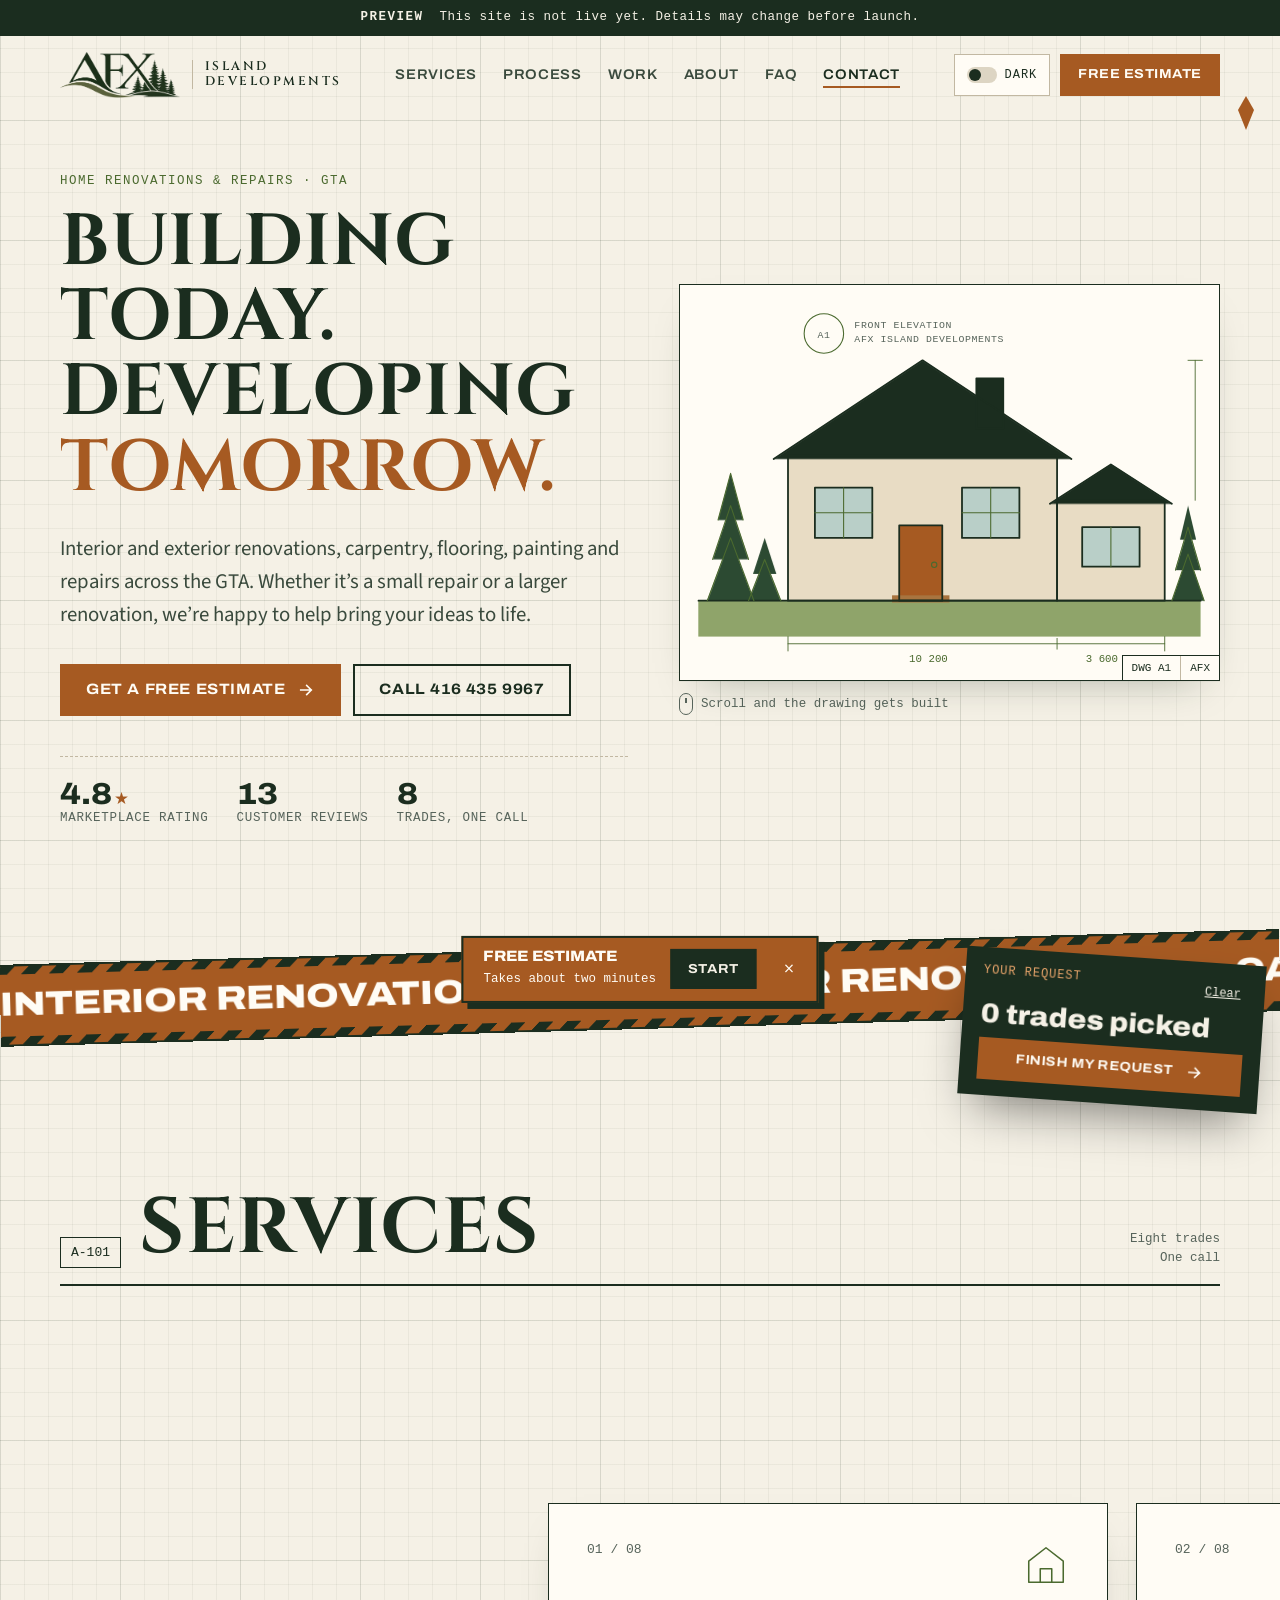
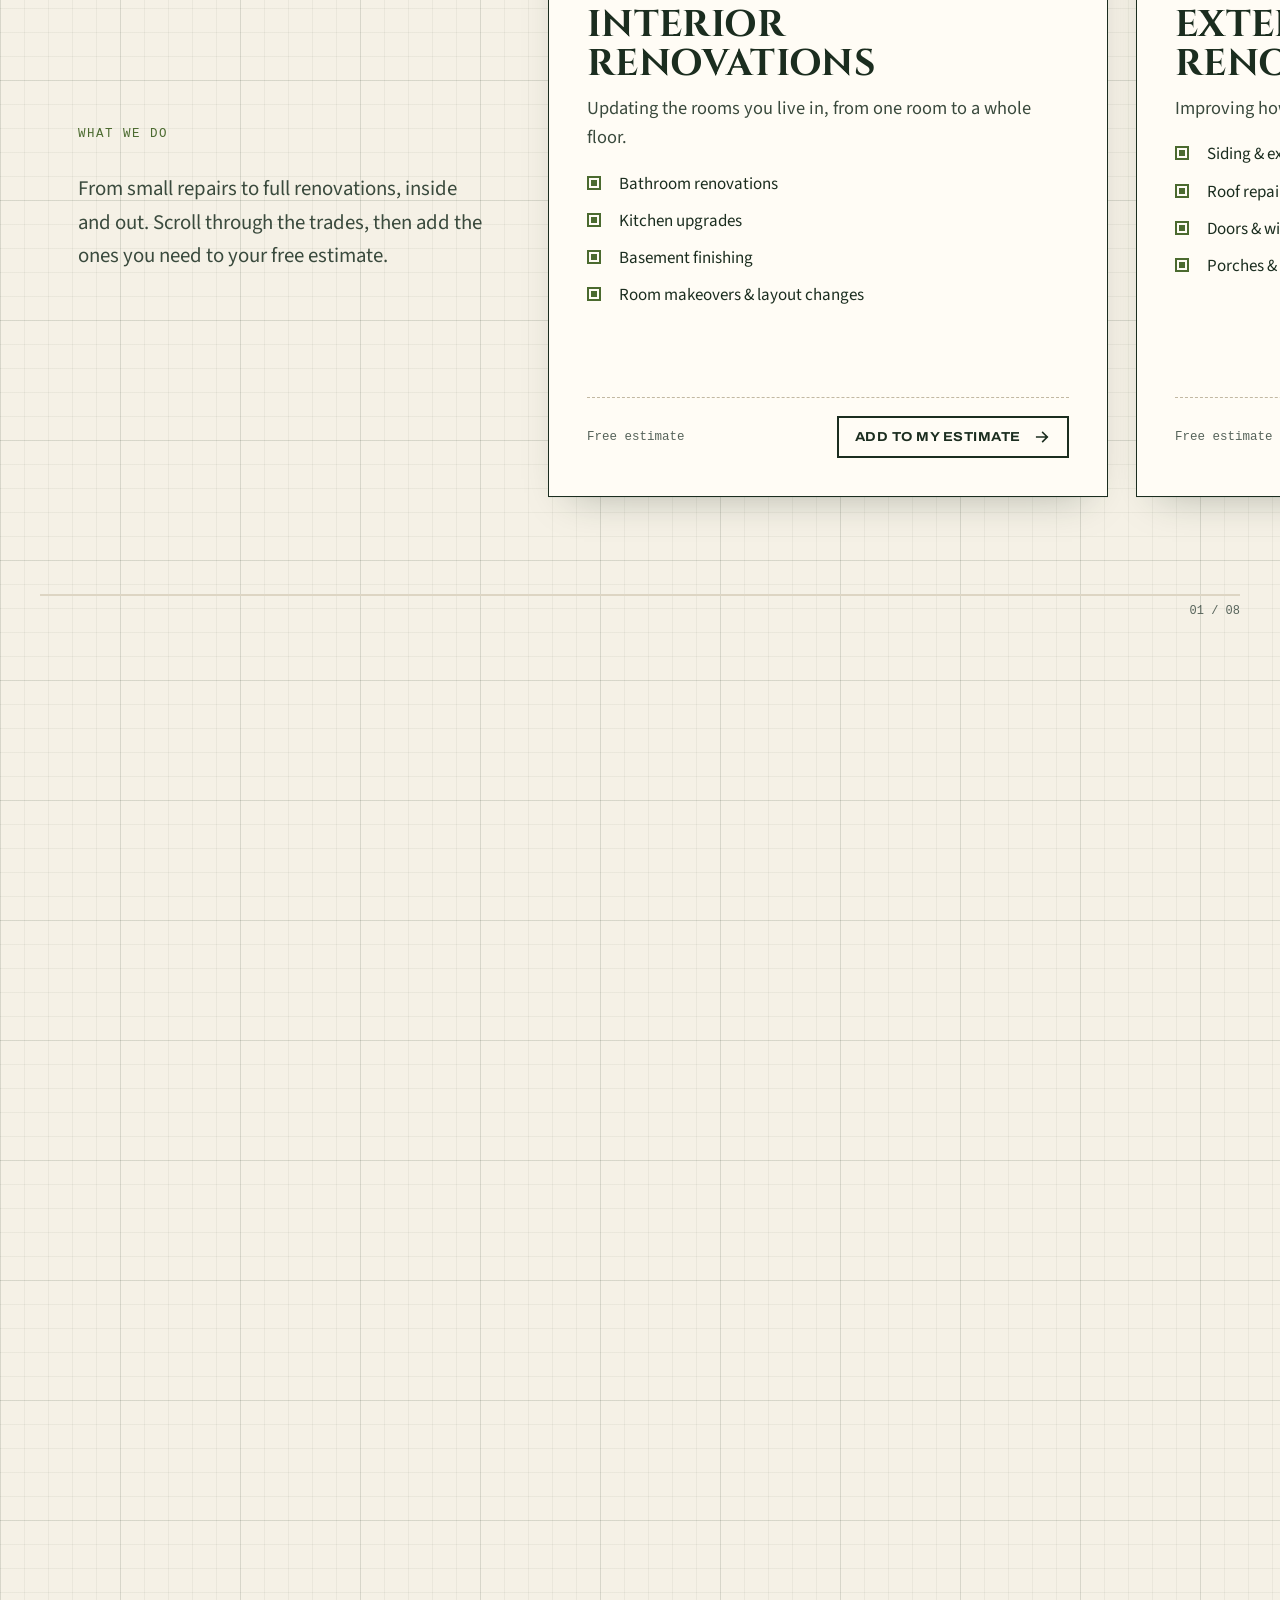
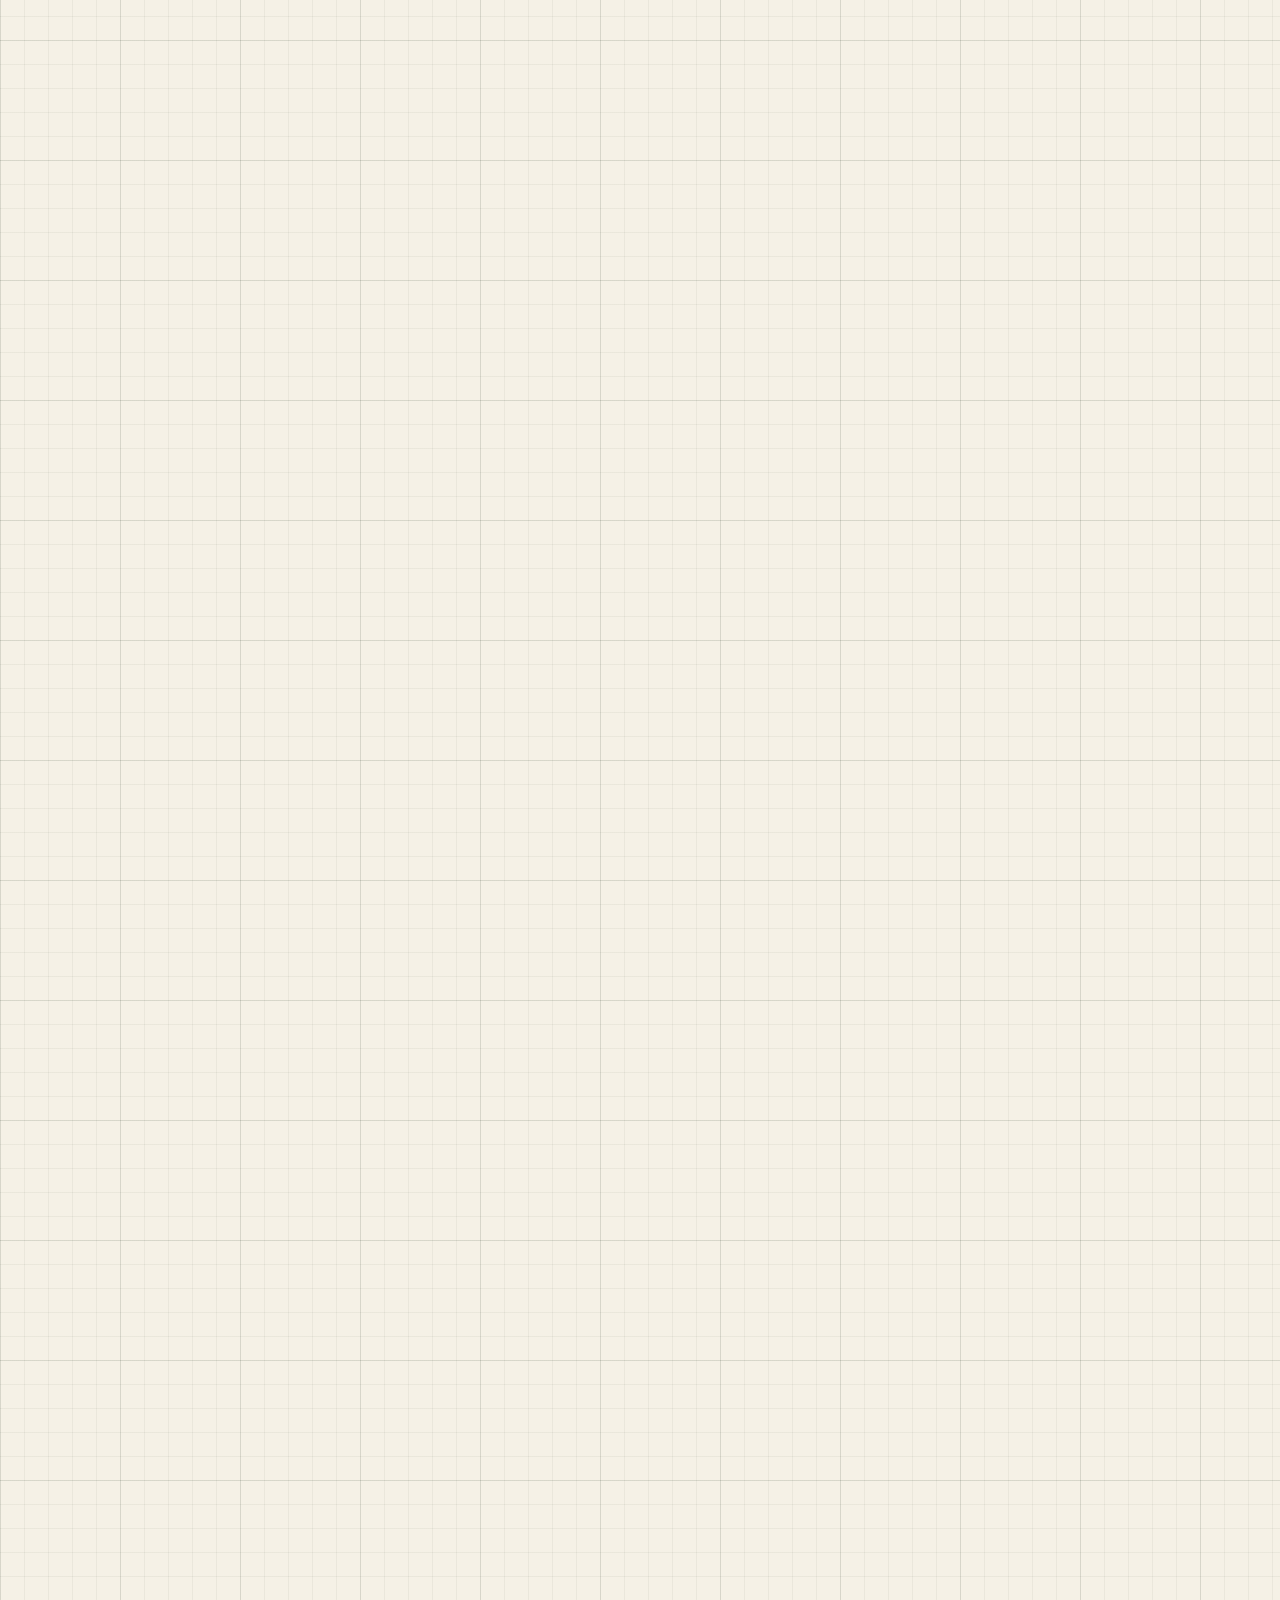
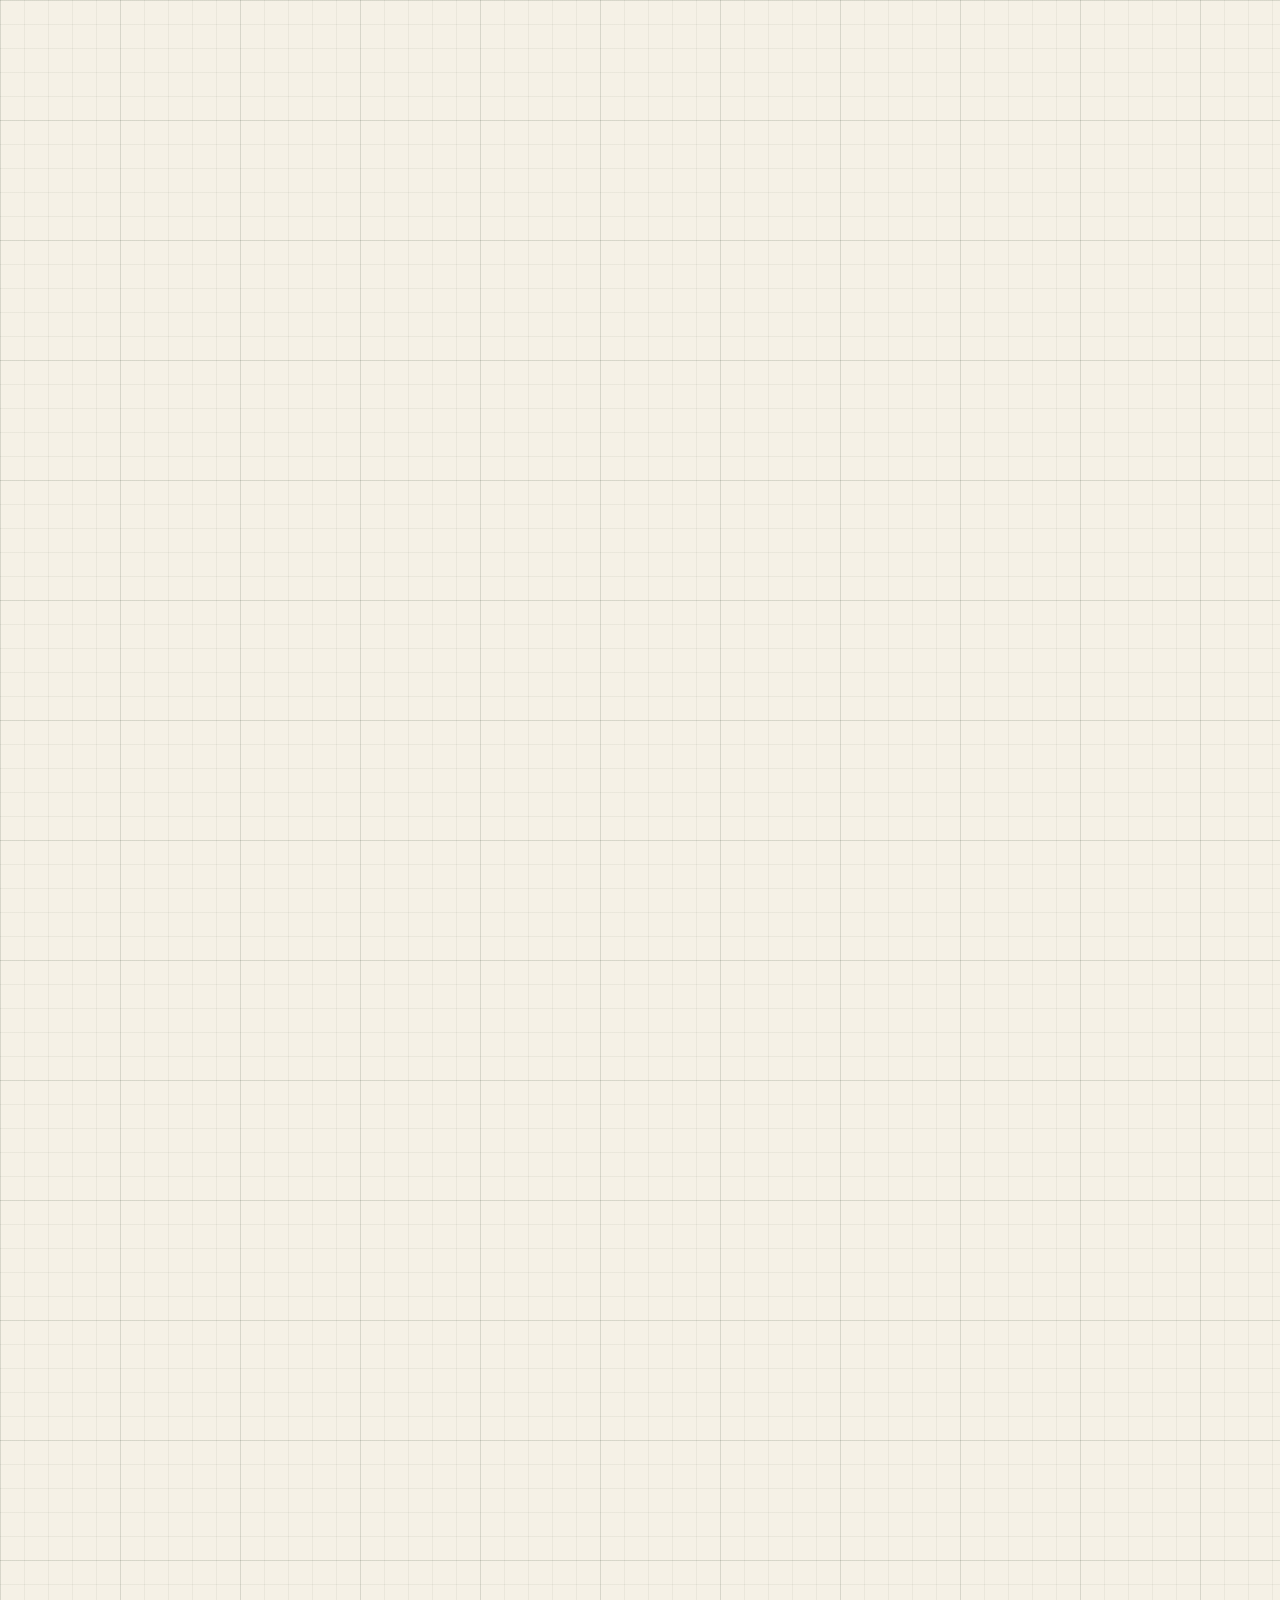
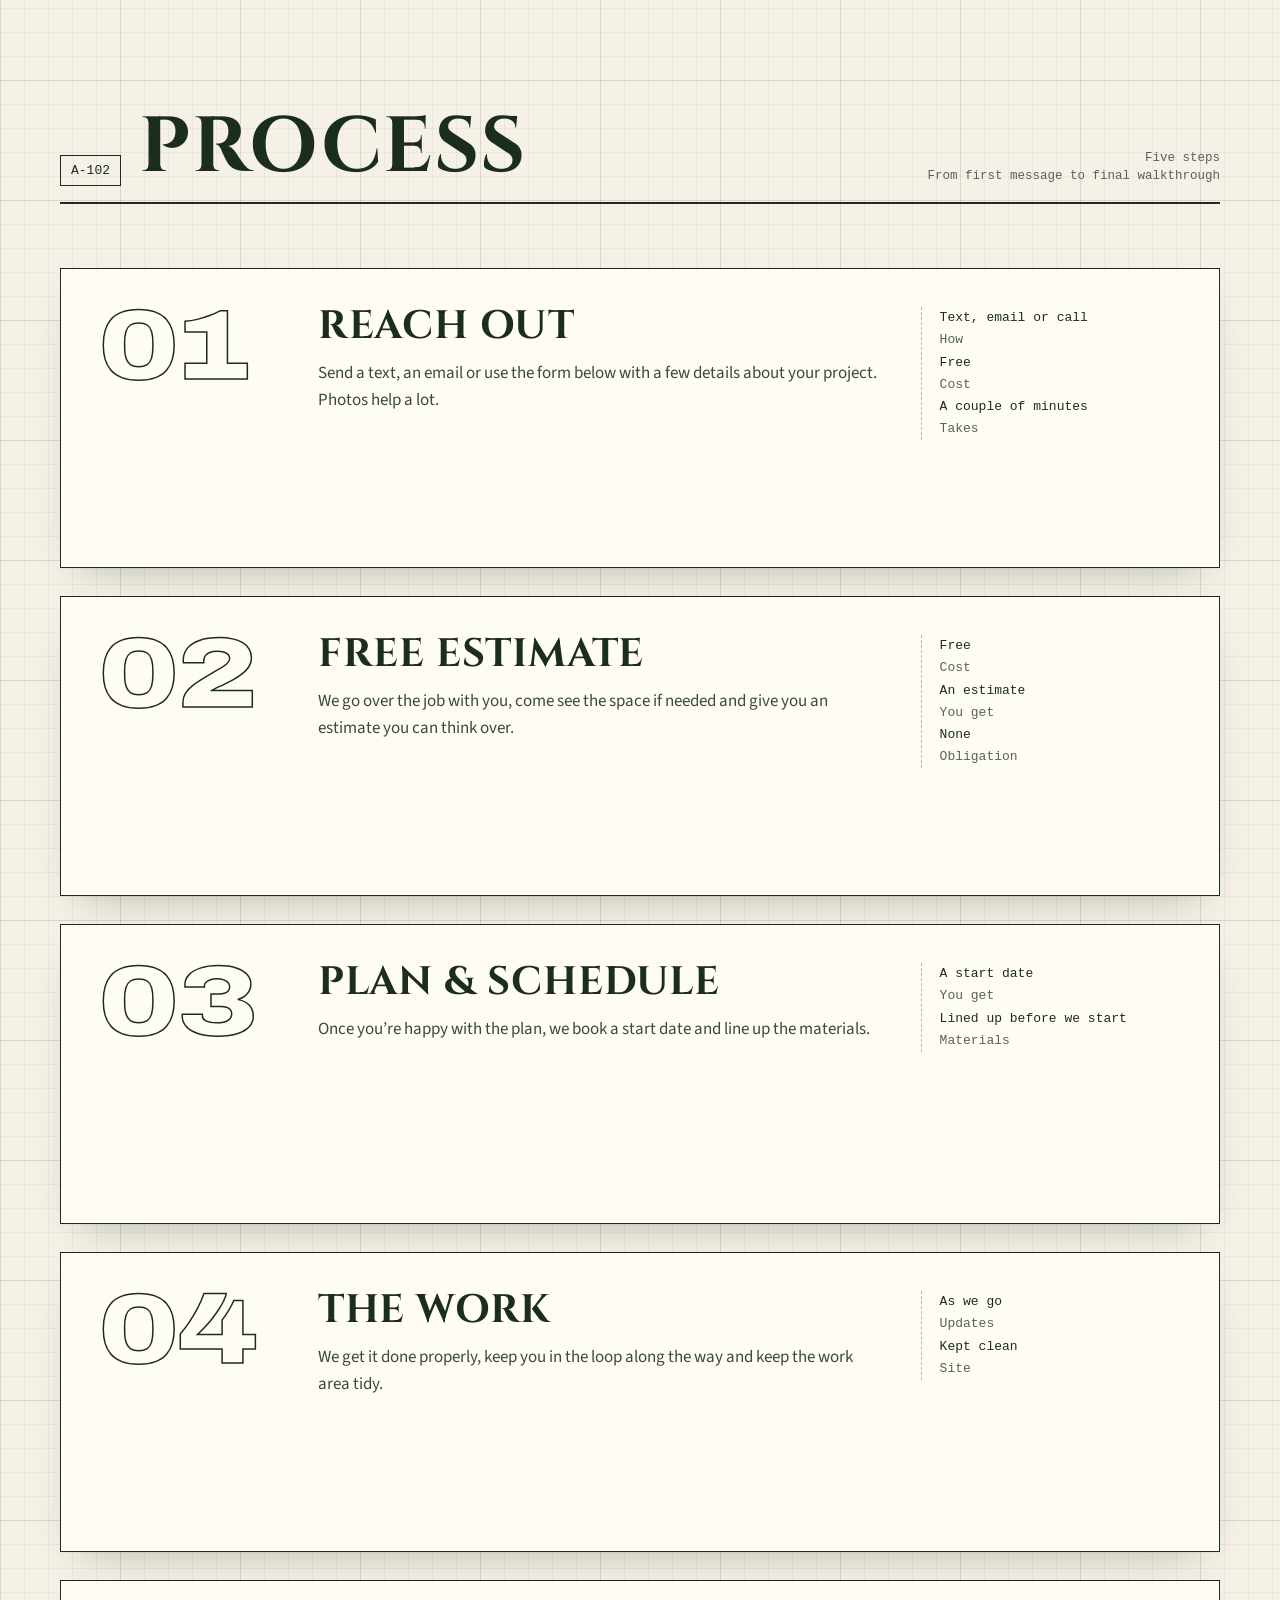
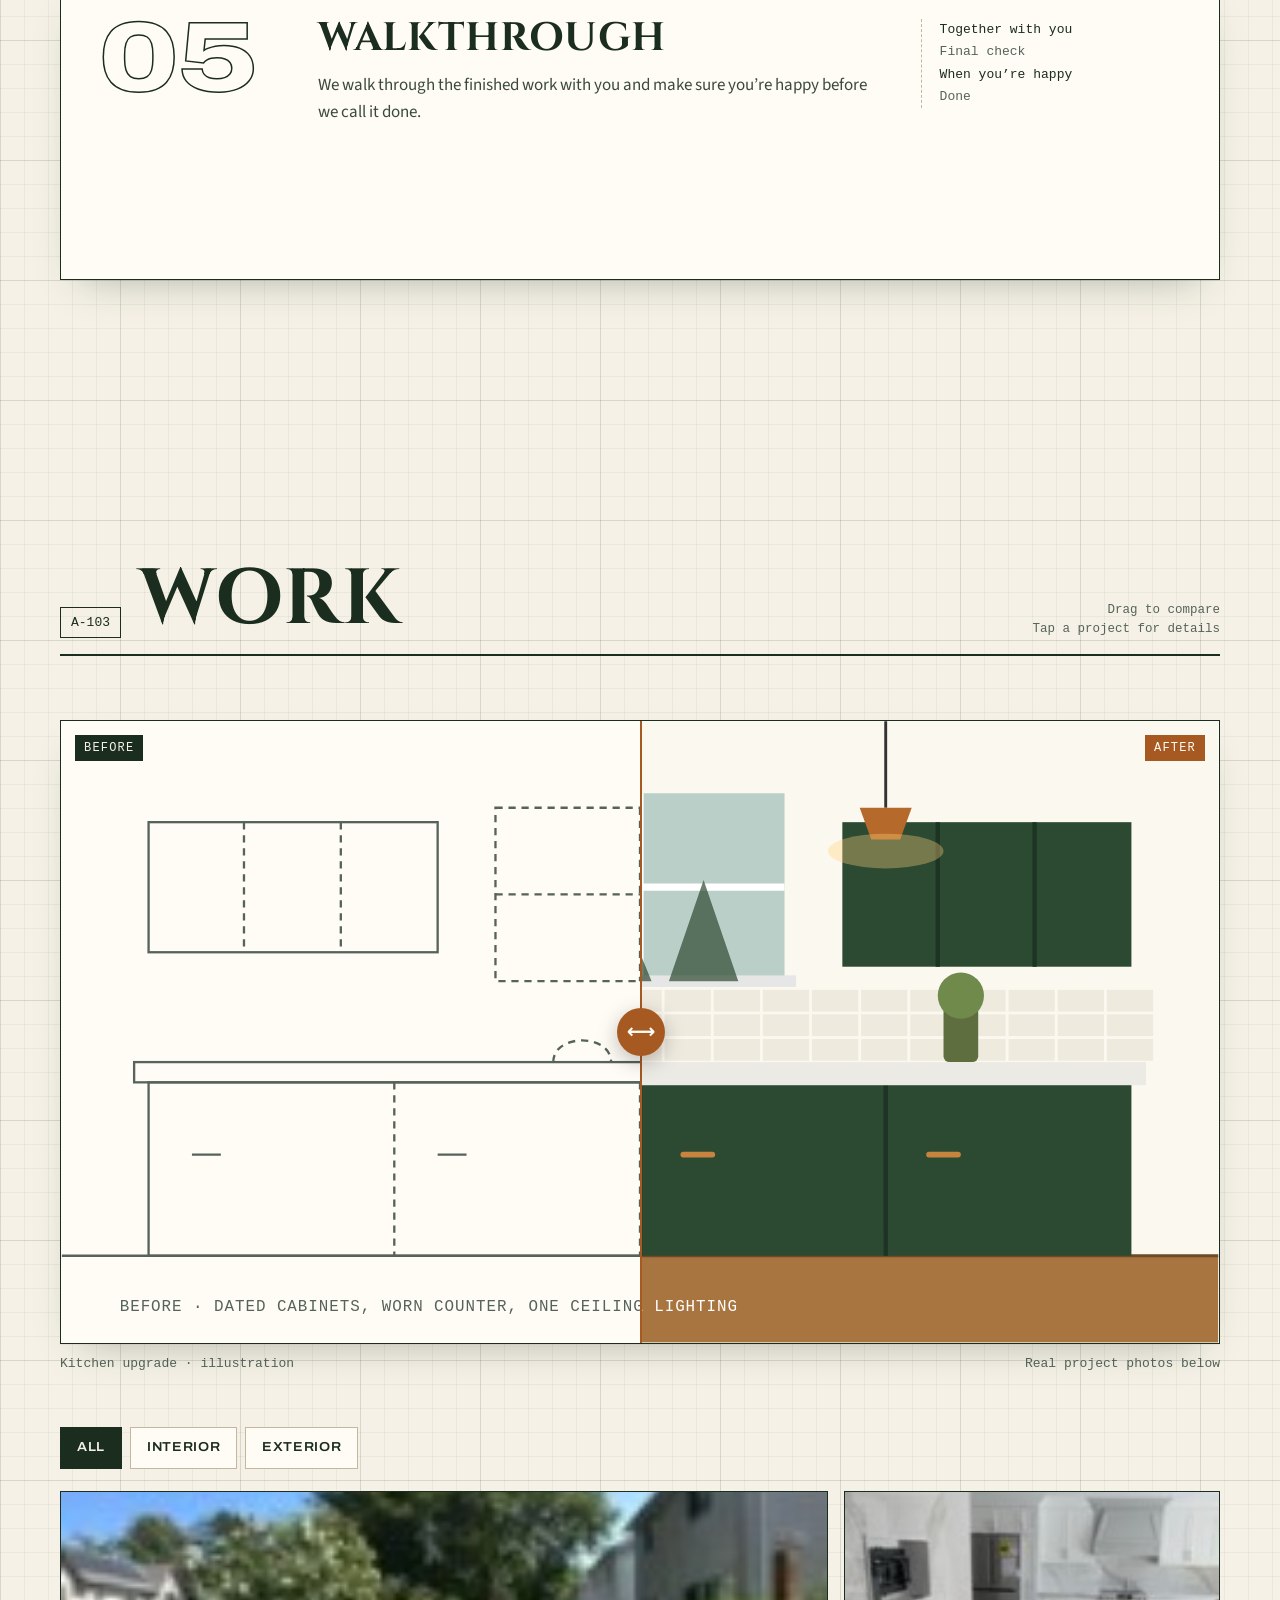
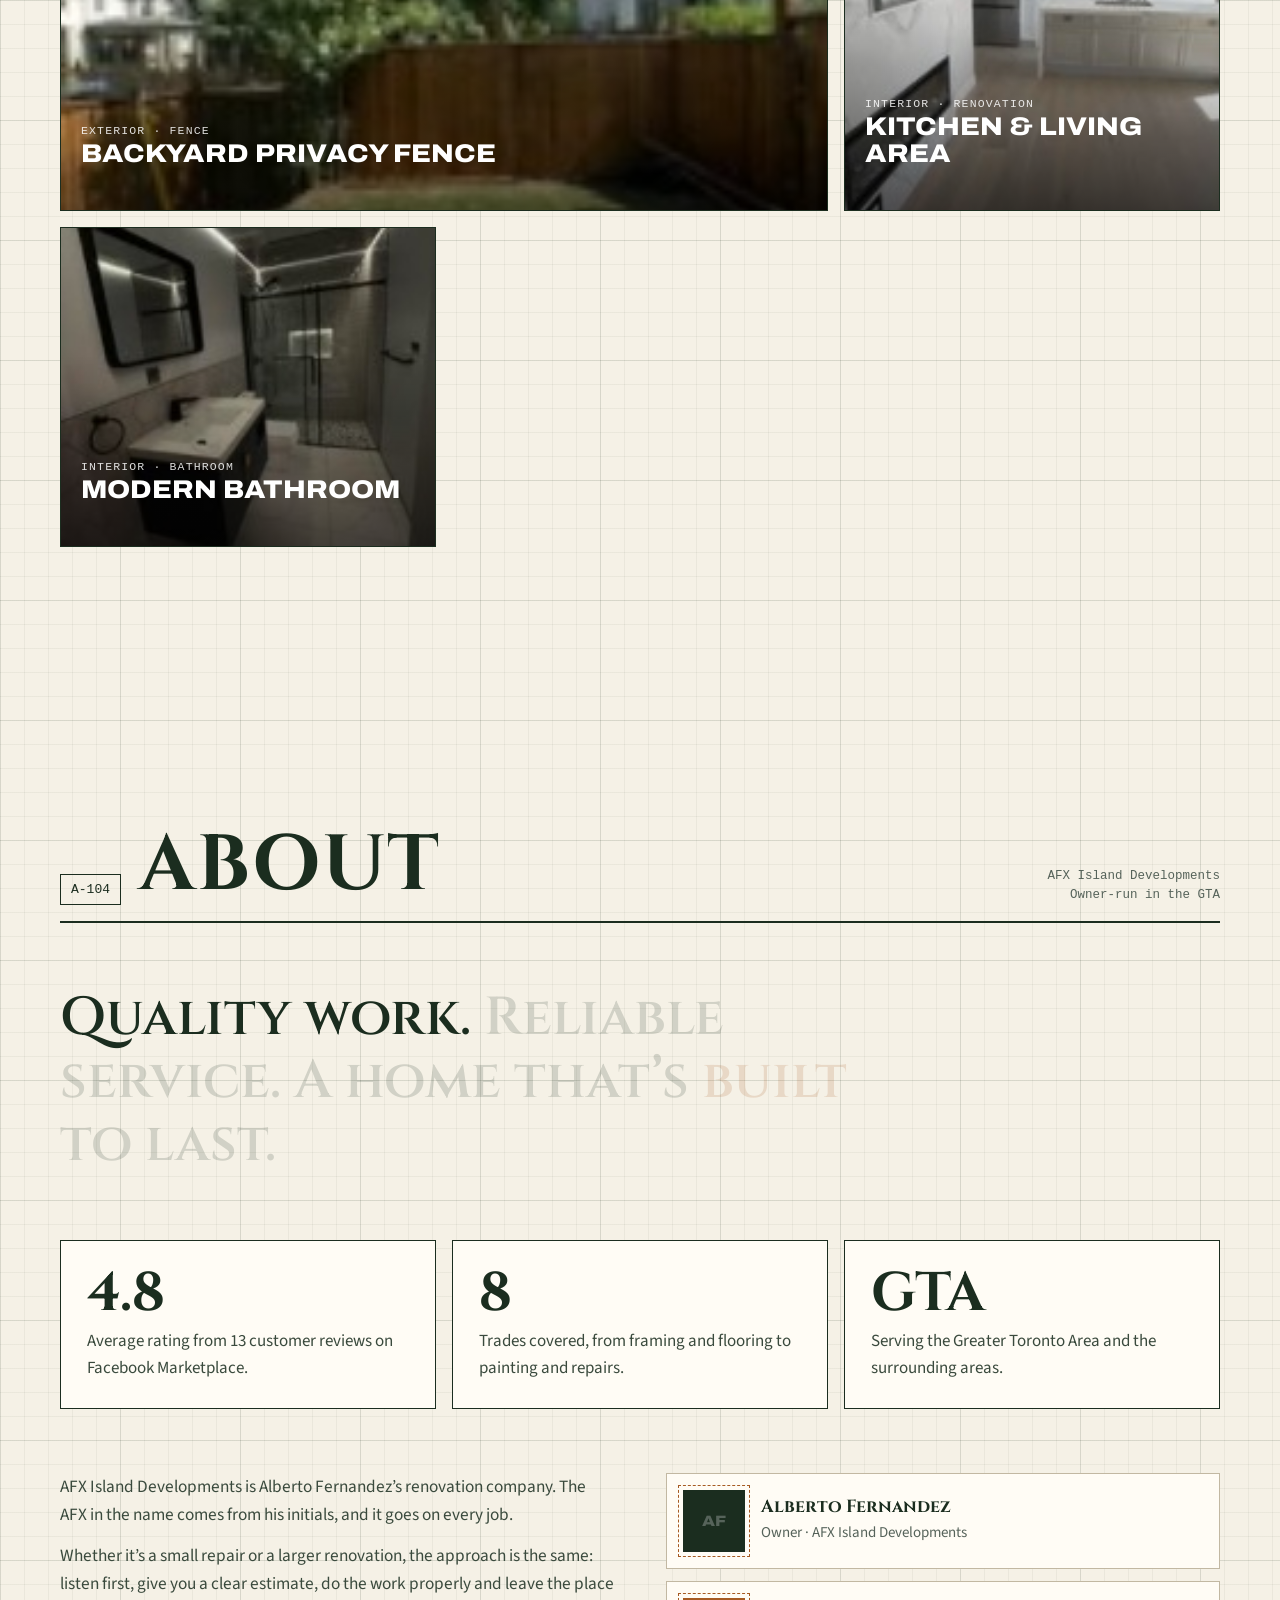
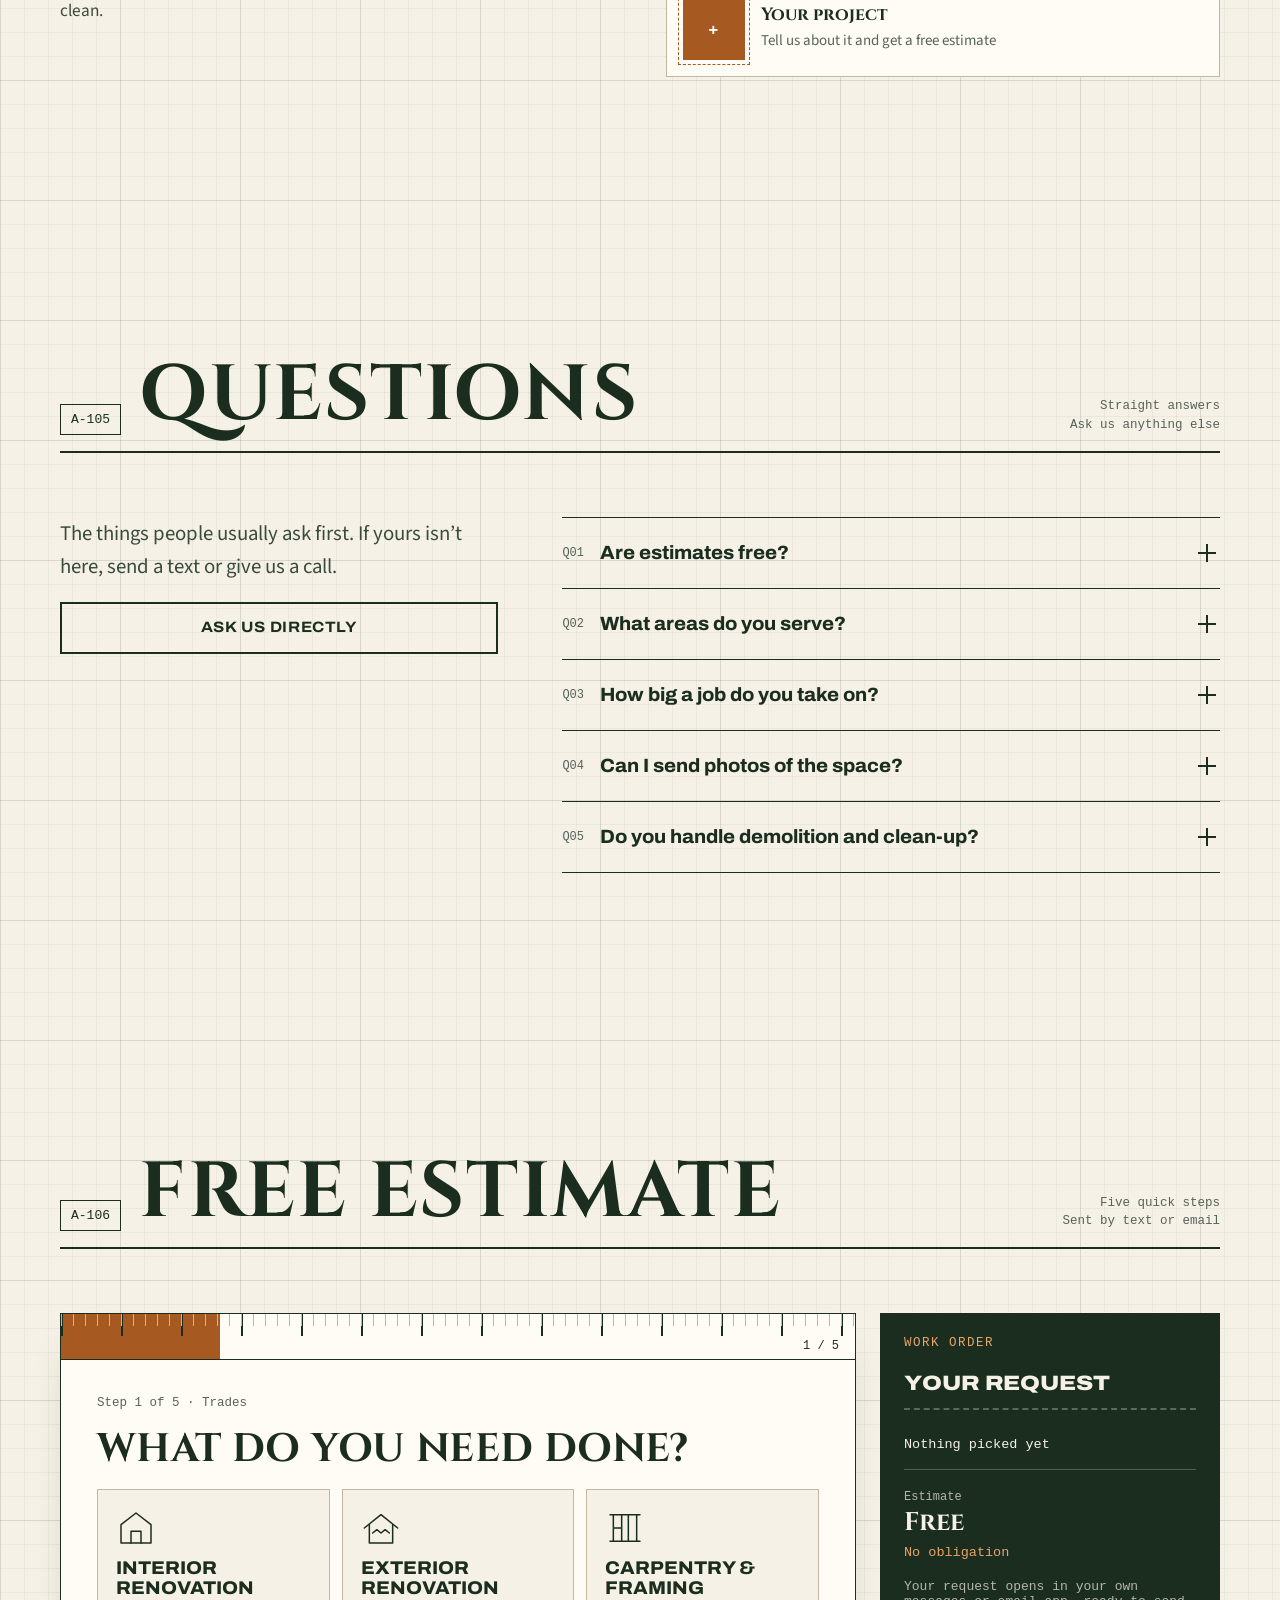
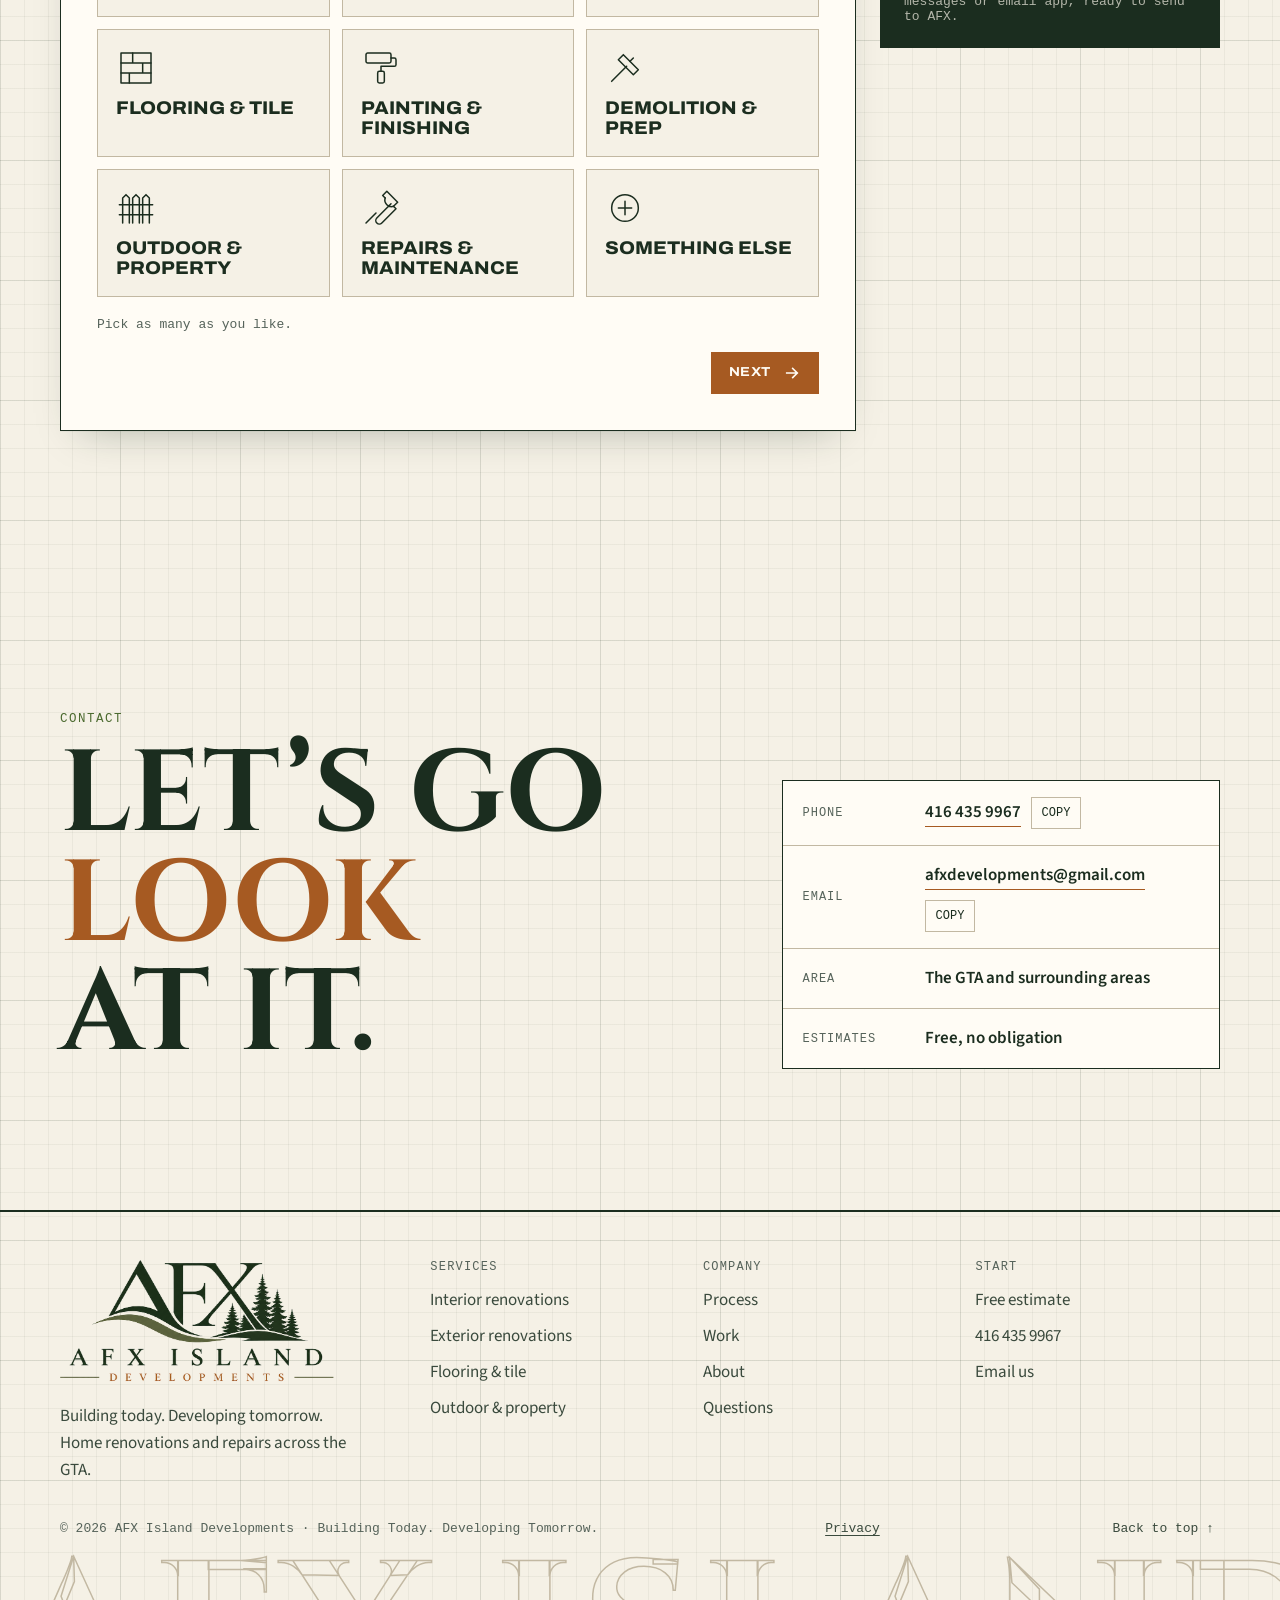
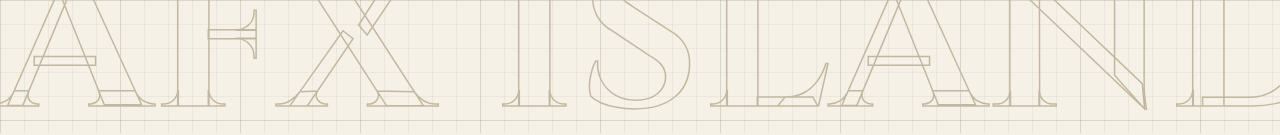
==== commit 10ef5fb6: "Self-host fonts, add SEO assets, privacy page and preview mode - Self-host Archivo, Cinzel, JetBrain" ====
--- a/index.html
+++ b/index.html
@@ -5,14 +5,28 @@
 <meta name="viewport" content="width=device-width,initial-scale=1,viewport-fit=cover">
 <title>AFX Island Developments · Home Renovations &amp; Repairs in the GTA</title>
 <meta name="description" content="AFX Island Developments: interior and exterior renovations, carpentry and framing, flooring and tile, painting, demolition, outdoor projects and repairs across the GTA. Free estimates. Call 416 435 9967.">
-<meta property="og:title" content="AFX Island Developments">
+<!-- PREVIEW: delete the next line at launch (and see README "Launch checklist") -->
+<meta name="robots" content="noindex, nofollow">
+<link rel="canonical" href="https://marcospila.github.io/afx-island-developments/">
+<meta property="og:type" content="website">
+<meta property="og:site_name" content="AFX Island Developments">
+<meta property="og:title" content="AFX Island Developments · Home Renovations &amp; Repairs in the GTA">
 <meta property="og:description" content="Home renovations and repairs across the GTA. Free estimates.">
+<meta property="og:url" content="https://marcospila.github.io/afx-island-developments/">
+<meta property="og:image" content="https://marcospila.github.io/afx-island-developments/img/og-image.png">
+<meta property="og:image:width" content="1200">
+<meta property="og:image:height" content="630">
+<meta property="og:image:alt" content="AFX Island Developments logo: home renovations and repairs across the GTA, free estimates">
+<meta property="og:locale" content="en_CA">
+<meta name="twitter:card" content="summary_large_image">
 <meta name="theme-color" content="#1b2d1f">
-<link rel="icon" href="img/afx-mark.png">
-<link rel="preconnect" href="https://fonts.googleapis.com">
-<link rel="preconnect" href="https://fonts.gstatic.com" crossorigin>
-<link rel="stylesheet" href="https://fonts.googleapis.com/css2?family=Archivo:wdth,wght@62..125,300..900&family=Cinzel:wght@500;600;700&family=JetBrains+Mono:wght@400;500&family=Source+Sans+3:wght@400;500;600;700&display=swap">
-<script type="application/ld+json">{"@context":"https://schema.org","@type":"HomeAndConstructionBusiness","name":"AFX Island Developments","telephone":"+1-416-435-9967","email":"afxdevelopments@gmail.com","areaServed":"Greater Toronto Area, Ontario","founder":{"@type":"Person","name":"Alberto Fernandez"},"slogan":"Building Today. Developing Tomorrow."}</script>
+<link rel="icon" type="image/png" sizes="32x32" href="img/favicon-32.png">
+<link rel="icon" type="image/png" sizes="512x512" href="img/icon-512.png">
+<link rel="apple-touch-icon" href="img/apple-touch-icon.png">
+<link rel="preload" href="fonts/archivo-latin.woff2" as="font" type="font/woff2" crossorigin>
+<link rel="preload" href="fonts/source-sans-3-latin.woff2" as="font" type="font/woff2" crossorigin>
+<link rel="stylesheet" href="fonts/fonts.css">
+<script type="application/ld+json">{"@context":"https://schema.org","@type":"HomeAndConstructionBusiness","name":"AFX Island Developments","telephone":"+1-416-435-9967","email":"afxdevelopments@gmail.com","areaServed":"Greater Toronto Area, Ontario","founder":{"@type":"Person","name":"Alberto Fernandez"},"slogan":"Building Today. Developing Tomorrow.","url":"https://marcospila.github.io/afx-island-developments/","logo":"https://marcospila.github.io/afx-island-developments/img/afx-logo.png","image":"https://marcospila.github.io/afx-island-developments/img/og-image.png"}</script>
 <style>
 /* AFX Island Developments, built on the Plumbline template by Pila Web Co.
    Each section is a numbered sheet on drafting paper; the hero drawing becomes a house among the pines as you scroll. */
@@ -554,6 +568,12 @@
 .card .v a { color: inherit; text-decoration: none; border-bottom: 1.5px solid var(--vis); }
 .card .v a:hover { color: var(--vis); }
 .wordmark { font-family: var(--serif); font-weight: 700; letter-spacing: 0.02em; }
+.f-base { align-items: center; }
+.f-base a { color: var(--ink-2); text-underline-offset: 3px; }
+.f-base a:hover { color: var(--vis); }
+/* preview bar: removed at launch (see README) */
+.preview-bar { position: relative; z-index: 60; background: var(--ink); color: var(--paper); text-align: center; padding: 9px var(--gutter); font: 500 12.5px/1.4 var(--mono); letter-spacing: .04em; }
+.preview-bar b { font-weight: 700; text-transform: uppercase; letter-spacing: .12em; margin-right: 8px; }
 </style>
 </head>
 <body>
@@ -562,6 +582,9 @@
 </defs></svg>
 
 <a class="sr-only" href="#main">Skip to content</a>
+<!-- PREVIEW-BAR:START (delete through PREVIEW-BAR:END at launch) -->
+<div class="preview-bar" role="note"><b>Preview</b> This site is not live yet. Details may change before launch.</div>
+<!-- PREVIEW-BAR:END -->
 <div class="plumb" aria-hidden="true" id="plumb"><div class="string"></div><div class="bobw"><svg viewBox="0 0 24 34"><path d="M12 0 L20 14 L12 34 L4 14 Z"/></svg></div><div class="read" id="plumbRead">0 mm</div></div>
 
 <header class="site-header" id="top">
@@ -797,7 +820,7 @@
       <nav class="f-col" aria-label="Company"><h2>Company</h2><a href="#process">Process</a><a href="#work">Work</a><a href="#about">About</a><a href="#faq">Questions</a></nav>
       <nav class="f-col" aria-label="Start"><h2>Start</h2><a href="#quote">Free estimate</a><a href="tel:+14164359967">416 435 9967</a><a href="mailto:afxdevelopments@gmail.com">Email us</a></nav>
     </div>
-    <div class="f-base"><span>© <span id="yr">2026</span> AFX Island Developments · Building Today. Developing Tomorrow.</span><button type="button" id="toTop">Back to top ↑</button></div>
+    <div class="f-base"><span>© <span id="yr">2026</span> AFX Island Developments · Building Today. Developing Tomorrow.</span><a href="privacy.html">Privacy</a><button type="button" id="toTop">Back to top ↑</button></div>
   </div>
   <div class="wordmark" aria-hidden="true">AFX Island</div>
 </footer>
--- a/fonts/fonts.css
+++ b/fonts/fonts.css
@@ -0,0 +1,10 @@
+@font-face { font-family: 'Archivo'; font-style: normal; font-weight: 300 900; font-stretch: 62% 125%; font-display: swap; src: url(archivo-latin.woff2) format('woff2'); unicode-range: U+0000-00FF, U+0131, U+0152-0153, U+02BB-02BC, U+02C6, U+02DA, U+02DC, U+0304, U+0308, U+0329, U+2000-206F, U+20AC, U+2122, U+2191, U+2193, U+2212, U+2215, U+FEFF, U+FFFD; }
+@font-face { font-family: 'Cinzel'; font-style: normal; font-weight: 500; font-display: swap; src: url(cinzel-latin.woff2) format('woff2'); unicode-range: U+0000-00FF, U+0131, U+0152-0153, U+02BB-02BC, U+02C6, U+02DA, U+02DC, U+0304, U+0308, U+0329, U+2000-206F, U+20AC, U+2122, U+2191, U+2193, U+2212, U+2215, U+FEFF, U+FFFD; }
+@font-face { font-family: 'Cinzel'; font-style: normal; font-weight: 600; font-display: swap; src: url(cinzel-latin.woff2) format('woff2'); unicode-range: U+0000-00FF, U+0131, U+0152-0153, U+02BB-02BC, U+02C6, U+02DA, U+02DC, U+0304, U+0308, U+0329, U+2000-206F, U+20AC, U+2122, U+2191, U+2193, U+2212, U+2215, U+FEFF, U+FFFD; }
+@font-face { font-family: 'Cinzel'; font-style: normal; font-weight: 700; font-display: swap; src: url(cinzel-latin.woff2) format('woff2'); unicode-range: U+0000-00FF, U+0131, U+0152-0153, U+02BB-02BC, U+02C6, U+02DA, U+02DC, U+0304, U+0308, U+0329, U+2000-206F, U+20AC, U+2122, U+2191, U+2193, U+2212, U+2215, U+FEFF, U+FFFD; }
+@font-face { font-family: 'JetBrains Mono'; font-style: normal; font-weight: 400; font-display: swap; src: url(jetbrains-mono-latin.woff2) format('woff2'); unicode-range: U+0000-00FF, U+0131, U+0152-0153, U+02BB-02BC, U+02C6, U+02DA, U+02DC, U+0304, U+0308, U+0329, U+2000-206F, U+20AC, U+2122, U+2191, U+2193, U+2212, U+2215, U+FEFF, U+FFFD; }
+@font-face { font-family: 'JetBrains Mono'; font-style: normal; font-weight: 500; font-display: swap; src: url(jetbrains-mono-latin.woff2) format('woff2'); unicode-range: U+0000-00FF, U+0131, U+0152-0153, U+02BB-02BC, U+02C6, U+02DA, U+02DC, U+0304, U+0308, U+0329, U+2000-206F, U+20AC, U+2122, U+2191, U+2193, U+2212, U+2215, U+FEFF, U+FFFD; }
+@font-face { font-family: 'Source Sans 3'; font-style: normal; font-weight: 400; font-display: swap; src: url(source-sans-3-latin.woff2) format('woff2'); unicode-range: U+0000-00FF, U+0131, U+0152-0153, U+02BB-02BC, U+02C6, U+02DA, U+02DC, U+0304, U+0308, U+0329, U+2000-206F, U+20AC, U+2122, U+2191, U+2193, U+2212, U+2215, U+FEFF, U+FFFD; }
+@font-face { font-family: 'Source Sans 3'; font-style: normal; font-weight: 500; font-display: swap; src: url(source-sans-3-latin.woff2) format('woff2'); unicode-range: U+0000-00FF, U+0131, U+0152-0153, U+02BB-02BC, U+02C6, U+02DA, U+02DC, U+0304, U+0308, U+0329, U+2000-206F, U+20AC, U+2122, U+2191, U+2193, U+2212, U+2215, U+FEFF, U+FFFD; }
+@font-face { font-family: 'Source Sans 3'; font-style: normal; font-weight: 600; font-display: swap; src: url(source-sans-3-latin.woff2) format('woff2'); unicode-range: U+0000-00FF, U+0131, U+0152-0153, U+02BB-02BC, U+02C6, U+02DA, U+02DC, U+0304, U+0308, U+0329, U+2000-206F, U+20AC, U+2122, U+2191, U+2193, U+2212, U+2215, U+FEFF, U+FFFD; }
+@font-face { font-family: 'Source Sans 3'; font-style: normal; font-weight: 700; font-display: swap; src: url(source-sans-3-latin.woff2) format('woff2'); unicode-range: U+0000-00FF, U+0131, U+0152-0153, U+02BB-02BC, U+02C6, U+02DA, U+02DC, U+0304, U+0308, U+0329, U+2000-206F, U+20AC, U+2122, U+2191, U+2193, U+2212, U+2215, U+FEFF, U+FFFD; }
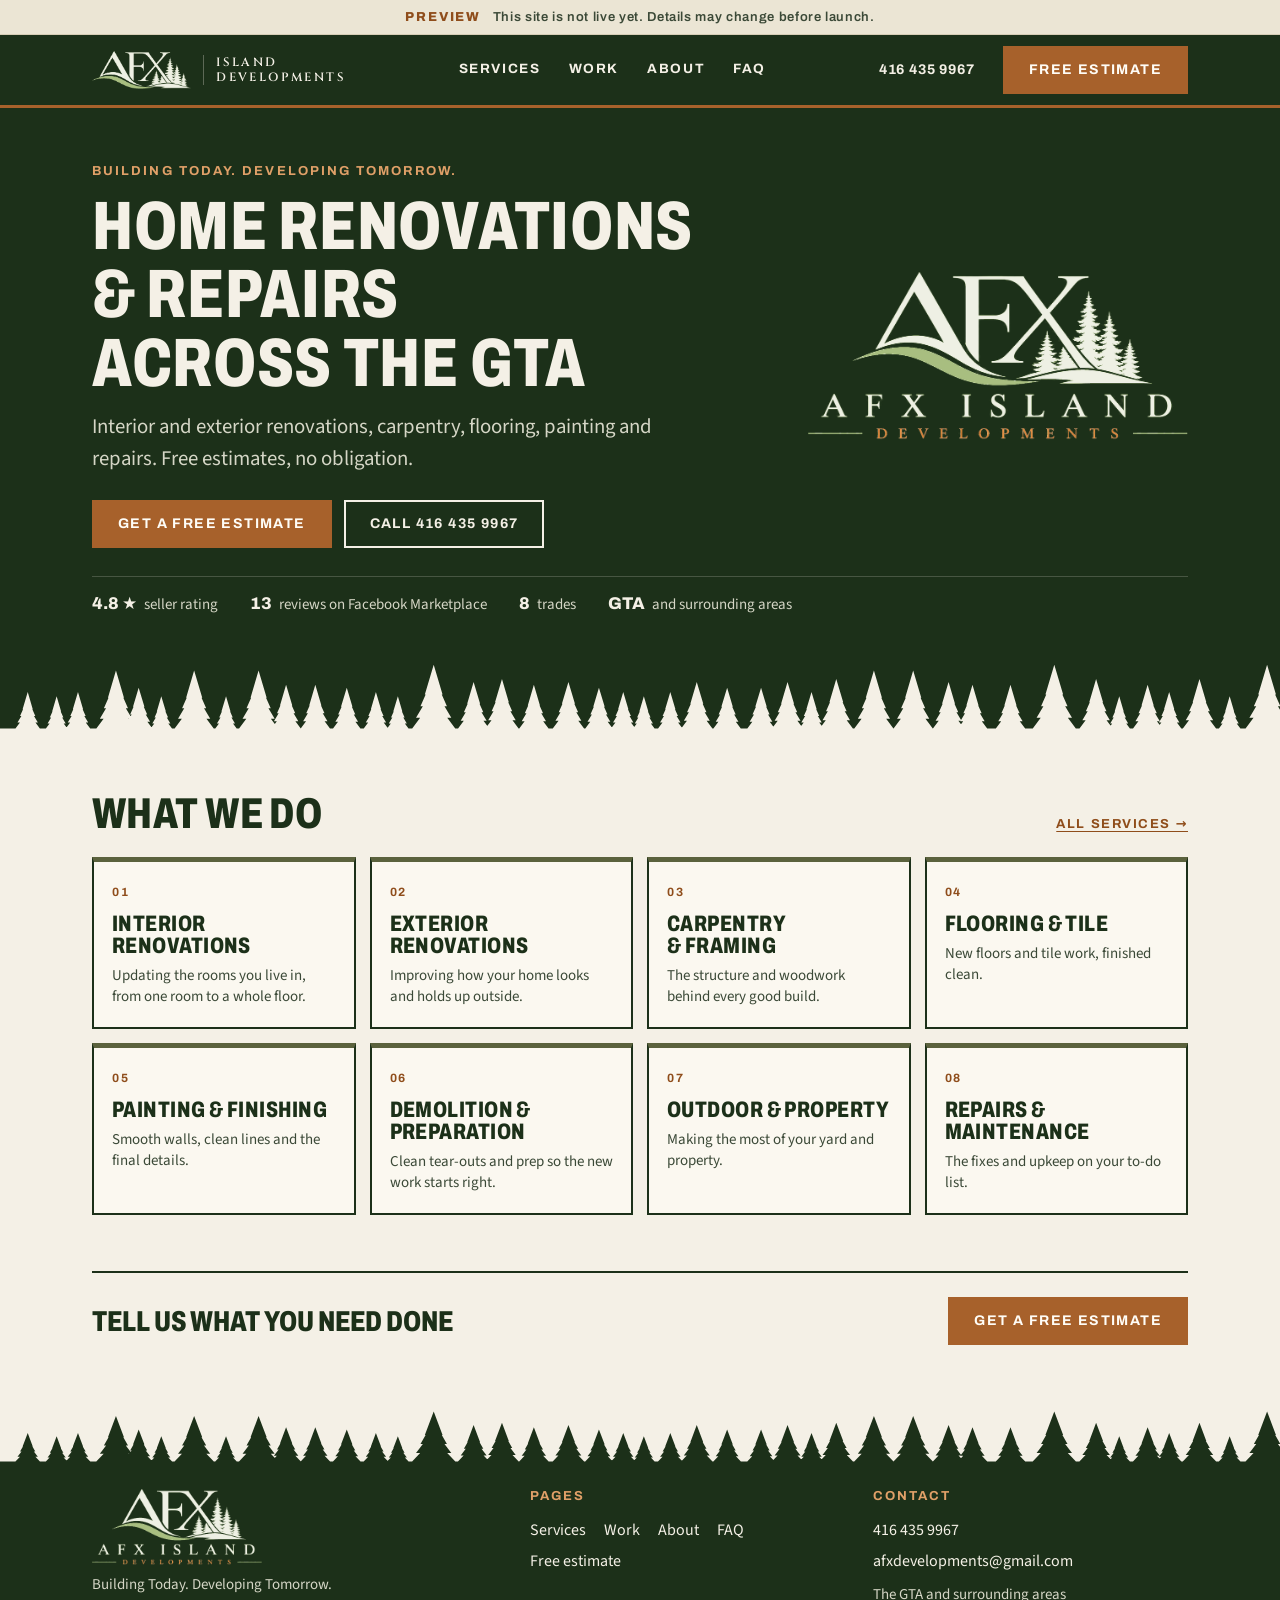
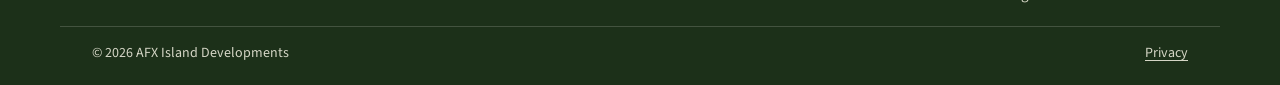
==== commit 52b3d596: "Redesign: minimal multi-page site in the logo's colours - Split into Home, Services, Work, About, FA" ====
--- a/index.html
+++ b/index.html
@@ -11,7 +11,7 @@
 <meta property="og:type" content="website">
 <meta property="og:site_name" content="AFX Island Developments">
 <meta property="og:title" content="AFX Island Developments · Home Renovations &amp; Repairs in the GTA">
-<meta property="og:description" content="Home renovations and repairs across the GTA. Free estimates.">
+<meta property="og:description" content="AFX Island Developments: interior and exterior renovations, carpentry and framing, flooring and tile, painting, demolition, outdoor projects and repairs across the GTA. Free estimates. Call 416 435 9967.">
 <meta property="og:url" content="https://marcospila.github.io/afx-island-developments/">
 <meta property="og:image" content="https://marcospila.github.io/afx-island-developments/img/og-image.png">
 <meta property="og:image:width" content="1200">
@@ -19,1143 +19,69 @@
 <meta property="og:image:alt" content="AFX Island Developments logo: home renovations and repairs across the GTA, free estimates">
 <meta property="og:locale" content="en_CA">
 <meta name="twitter:card" content="summary_large_image">
-<meta name="theme-color" content="#1b2d1f">
+<meta name="theme-color" content="#1c3019">
 <link rel="icon" type="image/png" sizes="32x32" href="img/favicon-32.png">
 <link rel="icon" type="image/png" sizes="512x512" href="img/icon-512.png">
 <link rel="apple-touch-icon" href="img/apple-touch-icon.png">
 <link rel="preload" href="fonts/archivo-latin.woff2" as="font" type="font/woff2" crossorigin>
 <link rel="preload" href="fonts/source-sans-3-latin.woff2" as="font" type="font/woff2" crossorigin>
 <link rel="stylesheet" href="fonts/fonts.css">
-<script type="application/ld+json">{"@context":"https://schema.org","@type":"HomeAndConstructionBusiness","name":"AFX Island Developments","telephone":"+1-416-435-9967","email":"afxdevelopments@gmail.com","areaServed":"Greater Toronto Area, Ontario","founder":{"@type":"Person","name":"Alberto Fernandez"},"slogan":"Building Today. Developing Tomorrow.","url":"https://marcospila.github.io/afx-island-developments/","logo":"https://marcospila.github.io/afx-island-developments/img/afx-logo.png","image":"https://marcospila.github.io/afx-island-developments/img/og-image.png"}</script>
-<style>
-/* AFX Island Developments, built on the Plumbline template by Pila Web Co.
-   Each section is a numbered sheet on drafting paper; the hero drawing becomes a house among the pines as you scroll. */
-:root {
-  --paper: #f5f1e6; --sheet: #fffcf5; --ink: #1b2d1f; --ink-2: #3a4a3d; --ink-3: #56635a;
-  --line: #ddd5c3; --line-2: #c2b8a2; --grid: rgb(27 45 31 / 0.05); --grid-2: rgb(27 45 31 / 0.09);
-  --blue: #4b6a2f; --blue-soft: #e7ecd9; --vis: #a65a22; --vis-ink: #fffcf5;
-  --err: #b3261e; --wall: #e8dcc4; --roof: #1b2d1f; --glass: #b9cfc8; --wood: #a8743f; --pine: #2c4a32; --grass: #8fa46a;
-  --shadow: 0 1px 0 rgb(27 45 31 / .04), 0 18px 40px -22px rgb(27 45 31 / .35);
-  --display: 'Archivo', ui-sans-serif, system-ui, sans-serif;
-  --body: 'Source Sans 3', ui-sans-serif, system-ui, -apple-system, 'Segoe UI', sans-serif;
-  --mono: 'JetBrains Mono', ui-monospace, Consolas, monospace;
-  --out: cubic-bezier(.16, 1, .3, 1); --spring: cubic-bezier(.34, 1.56, .64, 1);
-  --max: 1240px; --gutter: clamp(16px, 4vw, 40px);
-}
-@media (prefers-color-scheme: dark) { :root:not([data-theme="light"]) {
-  --paper: #0f1a12; --sheet: #152419; --ink: #eef0e4; --ink-2: #c4cbbd; --ink-3: #9aa595;
-  --line: #26392b; --line-2: #33503a; --grid: rgb(200 220 190 / 0.05); --grid-2: rgb(200 220 190 / 0.09);
-  --blue: #a9c27f; --blue-soft: #1d3323; --vis: #d8894a; --vis-ink: #0f1a12;
-  --err: #ff9b8f; --wall: #2d4433; --roof: #08100a; --glass: #5d7f74; --wood: #8a6a4e; --pine: #a9c27f; --grass: #3e5a3a;
-  --shadow: 0 18px 40px -22px rgb(0 0 0 / .7); color-scheme: dark; } }
-:root[data-theme="dark"] {
-  --paper: #0f1a12; --sheet: #152419; --ink: #eef0e4; --ink-2: #c4cbbd; --ink-3: #9aa595;
-  --line: #26392b; --line-2: #33503a; --grid: rgb(200 220 190 / 0.05); --grid-2: rgb(200 220 190 / 0.09);
-  --blue: #a9c27f; --blue-soft: #1d3323; --vis: #d8894a; --vis-ink: #0f1a12;
-  --err: #ff9b8f; --wall: #2d4433; --roof: #08100a; --glass: #5d7f74; --wood: #8a6a4e; --pine: #a9c27f; --grass: #3e5a3a;
-  --shadow: 0 18px 40px -22px rgb(0 0 0 / .7); color-scheme: dark; }
-
-*, *::before, *::after { box-sizing: border-box; }
-html { scroll-behavior: smooth; }
-body { margin: 0; background: var(--paper); color: var(--ink); font: 400 17px/1.6 var(--body); overflow-x: clip;
-  background-image: linear-gradient(var(--grid) 1px, transparent 1px), linear-gradient(90deg, var(--grid) 1px, transparent 1px), linear-gradient(var(--grid-2) 1px, transparent 1px), linear-gradient(90deg, var(--grid-2) 1px, transparent 1px);
-  background-size: 24px 24px, 24px 24px, 120px 120px, 120px 120px; }
-h1, h2, h3 { margin: 0; font-family: var(--display); line-height: .98; text-wrap: balance; }
-p { margin: 0; }
-a { color: inherit; }
-button, input, select, textarea { font: inherit; color: inherit; }
-:focus-visible { outline: 2px solid var(--vis); outline-offset: 3px; }
-.sr-only { position: absolute; width: 1px; height: 1px; overflow: hidden; clip: rect(0 0 0 0); white-space: nowrap; }
-.wrap { width: 100%; max-width: var(--max); margin-inline: auto; padding-inline: var(--gutter); }
-.mono { font-family: var(--mono); font-variant-numeric: tabular-nums; }
-.section { position: relative; padding-block: clamp(80px, 11vw, 150px); }
-
-/* sheet title block: a drawing-set convention, numbered in real order */
-.sheet { display: grid; grid-template-columns: auto 1fr auto; gap: 18px; align-items: end; padding-bottom: 16px; margin-bottom: clamp(36px, 5vw, 64px); border-bottom: 2px solid var(--ink); }
-.sheet .no { font: 500 13px/1 var(--mono); padding: 8px 10px; border: 1.5px solid var(--ink); }
-.sheet h2 { font-size: clamp(2.3rem, 1.2rem + 4.6vw, 5.4rem); font-weight: 820; font-stretch: 112%; letter-spacing: -0.03em; text-transform: uppercase; }
-.sheet .meta { font: 400 12.5px/1.5 var(--mono); color: var(--ink-3); text-align: right; }
-@media (max-width: 700px) { .sheet { grid-template-columns: 1fr; gap: 10px; } .sheet .meta { text-align: left; } .sheet .no { justify-self: start; } }
-.lede { font-size: clamp(1.08rem, 1rem + .4vw, 1.3rem); color: var(--ink-2); max-width: 56ch; }
-.kicker { font: 500 12.5px/1 var(--mono); letter-spacing: .12em; text-transform: uppercase; color: var(--blue); }
-
-/* buttons */
-.btn { position: relative; display: inline-flex; align-items: center; justify-content: center; gap: 12px; min-height: 52px; padding: 0 24px; border: 2px solid var(--ink); background: transparent; font: 700 15px/1 var(--display); font-stretch: 110%; letter-spacing: .04em; text-transform: uppercase; text-decoration: none; cursor: pointer; overflow: hidden; isolation: isolate; transition: color .35s, transform .5s var(--spring); }
-.btn::before { content: ''; position: absolute; inset: 0; z-index: -1; background: var(--ink); transform: scaleX(0); transform-origin: right; transition: transform .5s var(--out); }
-.btn:hover { color: var(--paper); }
-.btn:hover::before { transform: scaleX(1); transform-origin: left; }
-.btn.vis { background: var(--vis); border-color: var(--vis); color: var(--vis-ink); }
-.btn.vis::before { background: var(--ink); }
-.btn.vis:hover { color: var(--paper); }
-.btn.sm { min-height: 42px; padding: 0 16px; font-size: 13px; }
-.btn svg { width: 18px; height: 18px; transition: transform .45s var(--spring); }
-.btn:hover svg { transform: translateX(4px) rotate(-45deg); }
-
-/* ---------- header ---------- */
-.site-header { position: sticky; top: env(safe-area-inset-top, 0px); z-index: 50; transition: background-color .3s, border-color .3s; border-bottom: 1px solid transparent; }
-.site-header.scrolled { background: color-mix(in srgb, var(--paper) 86%, transparent); backdrop-filter: blur(12px); -webkit-backdrop-filter: blur(12px); border-color: var(--line); }
-.bar { display: flex; align-items: center; gap: 20px; min-height: 78px; transition: min-height .4s var(--out); }
-.scrolled .bar { min-height: 62px; }
-.logo { display: inline-flex; align-items: center; gap: 12px; text-decoration: none; font: 850 1.25rem/1 var(--display); font-stretch: 118%; text-transform: uppercase; letter-spacing: -0.01em; }
-.logo svg { width: 26px; height: 34px; }
-.logo .str { stroke: var(--ink); stroke-width: 2; }
-.logo .bob { fill: var(--vis); transform-origin: 13px 4px; }
-.logo:hover .bob { animation: swing 1.2s var(--out); }
-@keyframes swing { 25% { transform: rotate(14deg); } 55% { transform: rotate(-9deg); } 80% { transform: rotate(4deg); } }
-.nav { display: flex; gap: 2px; margin-inline: auto; }
-.nav a { position: relative; text-decoration: none; padding: 10px 12px; font: 600 14px/1 var(--display); font-stretch: 105%; letter-spacing: .05em; text-transform: uppercase; color: var(--ink-2); }
-.nav a::after { content: ''; position: absolute; left: 12px; right: 12px; bottom: 4px; height: 2px; background: var(--vis); transform: scaleX(0); transform-origin: right; transition: transform .45s var(--out); }
-.nav a:hover, .nav a[aria-current="true"] { color: var(--ink); }
-.nav a:hover::after, .nav a[aria-current="true"]::after { transform: scaleX(1); transform-origin: left; }
-.bar-end { display: flex; gap: 10px; align-items: center; }
-.theme-sw { display: inline-flex; align-items: center; gap: 8px; min-height: 42px; padding: 0 12px; border: 1.5px solid var(--line-2); background: var(--sheet); cursor: pointer; font: 500 12px/1 var(--mono); text-transform: uppercase; letter-spacing: .08em; }
-.theme-sw i { width: 30px; height: 16px; border-radius: 9px; background: var(--line); position: relative; transition: background-color .3s; }
-.theme-sw i::after { content: ''; position: absolute; left: 2px; top: 2px; width: 12px; height: 12px; border-radius: 50%; background: var(--ink); transition: transform .45s var(--spring); }
-:root[data-theme="dark"] .theme-sw i { background: var(--blue); }
-:root[data-theme="dark"] .theme-sw i::after { transform: translateX(14px); }
-.burger { display: none; width: 46px; height: 46px; border: 1.5px solid var(--line-2); background: var(--sheet); cursor: pointer; place-items: center; }
-.burger span { display: block; width: 20px; height: 2px; background: var(--ink); transition: transform .4s var(--spring); }
-.burger span + span { margin-top: 6px; }
-.menu-open .burger span:first-child { transform: translateY(4px) rotate(45deg); }
-.menu-open .burger span:last-child { transform: translateY(-4px) rotate(-45deg); }
-.drawer { display: none; }
-@media (max-width: 1000px) {
-  .nav, .bar-end .bar-cta { display: none; }
-  .bar { justify-content: space-between; }
-  .burger { display: grid; }
-  .drawer { display: grid; position: fixed; inset: 0; z-index: 48; background: var(--ink); color: var(--paper); align-content: center; padding: 90px var(--gutter) 40px; gap: 4px; clip-path: circle(0% at calc(100% - 40px) 40px); transition: clip-path .7s var(--out); }
-  .drawer a { text-decoration: none; font: 850 clamp(2rem, 8vw, 3rem)/1.1 var(--display); font-stretch: 120%; text-transform: uppercase; padding: 6px 0; transform: translateY(30px); opacity: 0; transition: transform .6s var(--out), opacity .4s; transition-delay: calc(var(--k) * 50ms); }
-  .menu-open .drawer { clip-path: circle(150% at calc(100% - 40px) 40px); }
-  .menu-open .drawer a { transform: none; opacity: 1; }
-  .menu-open .site-header { background: transparent; border-color: transparent; }
-  .menu-open .burger { position: relative; z-index: 49; background: var(--paper); }
-}
-
-@media (max-width: 560px) { .bar { gap: 10px; } .logo { font-size: 1rem; font-stretch: 106%; gap: 8px; } .theme-sw { padding: 0 9px; } .theme-sw span { display: none; } }
-
-/* ---------- plumb-line scroll gauge ---------- */
-.plumb { position: fixed; right: 22px; top: 96px; bottom: 30px; z-index: 30; width: 24px; pointer-events: none; display: none; }
-@media (min-width: 1180px) { .plumb { display: block; } }
-.plumb .string { position: absolute; left: 11px; top: 0; width: 2px; height: calc(var(--p, 0) * (100% - 34px)); background: var(--ink); opacity: .7; }
-.plumb .bobw { position: absolute; left: 0; top: calc(var(--p, 0) * (100% - 34px)); width: 24px; transform-origin: 12px 0; animation: sway 3.4s ease-in-out infinite; }
-.plumb .bobw svg { width: 24px; height: 34px; display: block; }
-.plumb .bobw path { fill: var(--vis); }
-.plumb .read { display: none; position: absolute; right: 30px; top: calc(var(--p, 0) * (100% - 34px) + 8px); font: 500 11.5px var(--mono); color: var(--ink-3); white-space: nowrap; }
-@keyframes sway { 50% { transform: rotate(3deg); } }
-
-/* ---------- hero ---------- */
-.hero { position: relative; padding-block: clamp(30px, 5vw, 60px) clamp(60px, 8vw, 100px); }
-.hero-grid { display: grid; grid-template-columns: minmax(0, 1.05fr) minmax(0, 1fr); gap: clamp(24px, 4vw, 56px); align-items: center; }
-@media (max-width: 900px) { .hero-grid { grid-template-columns: 1fr; } }
-.hero h1 { font-size: clamp(2.5rem, 1rem + 4.4vw, 4.9rem); font-weight: 860; letter-spacing: -0.035em; text-transform: uppercase; }
-.hero h1 .w { display: inline-block; font-stretch: 112%; animation: expand 1.2s var(--out) both; animation-delay: calc(var(--i) * 110ms + 100ms); }
-@keyframes expand { from { font-stretch: 62%; opacity: 0; transform: translateY(24px); filter: blur(6px); } }
-.hero h1 .vis { color: var(--vis); }
-.hero .lede { margin-top: 26px; }
-.hero-actions { display: flex; flex-wrap: wrap; gap: 12px; margin-top: 32px; }
-.fade { animation: fadeUp .9s var(--out) both; animation-delay: calc(var(--d) * 120ms + 600ms); }
-@keyframes fadeUp { from { opacity: 0; transform: translateY(16px); } }
-.hero-stats { display: flex; flex-wrap: wrap; gap: 28px; margin-top: 40px; padding-top: 22px; border-top: 1px dashed var(--line-2); }
-.hero-stats div { display: grid; gap: 2px; }
-.hero-stats b { font: 800 1.9rem/1 var(--display); font-stretch: 110%; }
-.hero-stats span { font: 400 12.5px var(--mono); color: var(--ink-3); text-transform: uppercase; letter-spacing: .06em; }
-.drawing { position: relative; aspect-ratio: 600 / 440; border: 1.5px solid var(--ink); background: var(--sheet); box-shadow: var(--shadow); cursor: crosshair; overflow: hidden; }
-.drawing svg { width: 100%; height: 100%; display: block; }
-.drawing .tb { position: absolute; right: 0; bottom: 0; display: grid; grid-template-columns: auto auto; border-top: 1.5px solid var(--ink); border-left: 1.5px solid var(--ink); background: var(--sheet); font: 400 11px/1.3 var(--mono); }
-.drawing .tb span { padding: 5px 9px; border-right: 1px solid var(--line-2); }
-.drawing .tb span:last-child { border-right: 0; }
-.ln { fill: none; stroke: var(--ink); stroke-width: 2; stroke-linecap: round; stroke-linejoin: round; stroke-dasharray: 1; stroke-dashoffset: 0; animation: drawLine 1.8s var(--out) both; animation-delay: calc(var(--k, 0) * 70ms + 200ms); }
-.ln.thin { stroke-width: 1.2; stroke: var(--blue); }
-.ln.dim { stroke-width: 1; stroke: var(--blue); }
-@keyframes drawLine { from { stroke-dashoffset: 1; } }
-.fill { stroke: none; }
-.f-wall { fill: var(--wall); } .f-roof { fill: var(--roof); } .f-glass { fill: var(--glass); } .f-door { fill: var(--vis); } .f-wood { fill: var(--wood); } .f-ground { fill: color-mix(in srgb, #6c9a5a 60%, var(--sheet)); }
-.dimtxt { font: 500 12px var(--mono); fill: var(--blue); }
-.label { font: 500 11px var(--mono); fill: var(--ink-3); letter-spacing: .06em; }
-.cross { position: absolute; inset: 0; pointer-events: none; opacity: 0; transition: opacity .3s; }
-.drawing:hover .cross { opacity: 1; }
-.cross i { position: absolute; background: var(--vis); opacity: .55; }
-.cross .h { left: 0; right: 0; height: 1px; top: var(--y, 50%); }
-.cross .v { top: 0; bottom: 0; width: 1px; left: var(--x, 50%); }
-.cross b { position: absolute; left: calc(var(--x, 50%) + 10px); top: calc(var(--y, 50%) + 10px); font: 500 11px var(--mono); background: var(--ink); color: var(--paper); padding: 3px 6px; white-space: nowrap; }
-.build-hint { margin-top: 12px; font: 400 12.5px var(--mono); color: var(--ink-3); display: flex; gap: 8px; align-items: center; }
-.build-hint i { width: 14px; height: 22px; border: 1.5px solid var(--ink-3); border-radius: 8px; position: relative; }
-.build-hint i::after { content: ''; position: absolute; left: 50%; top: 4px; width: 2px; height: 5px; margin-left: -1px; background: var(--ink-3); animation: wheel 1.6s ease-in-out infinite; }
-@keyframes wheel { 60% { transform: translateY(6px); opacity: 0; } }
-
-/* ---------- hazard tape marquee ---------- */
-.tape-wrap { overflow: hidden; padding-block: 22px; }
-.tape { position: relative; transform: rotate(-1.6deg); background: var(--vis); color: var(--vis-ink); border-block: 2px solid var(--ink); overflow: hidden; }
-.tape::before, .tape::after { content: ''; position: absolute; left: 0; right: 0; height: 8px; background: repeating-linear-gradient(-45deg, var(--ink) 0 10px, transparent 10px 20px); }
-.tape::before { top: 0; } .tape::after { bottom: 0; }
-.tape-row { display: flex; width: max-content; gap: 34px; padding: 22px 0; animation: tape 32s linear infinite; }
-.tape-row span { font: 850 clamp(1.3rem, 1rem + 1.4vw, 2.1rem)/1 var(--display); font-stretch: 120%; text-transform: uppercase; white-space: nowrap; display: inline-flex; gap: 34px; align-items: center; }
-.tape-row span::after { content: '✕'; font-size: .6em; }
-@keyframes tape { to { transform: translateX(-50%); } }
-.tape:hover .tape-row { animation-play-state: paused; }
-
-/* ---------- services: pinned horizontal run ---------- */
-.run { position: relative; height: 320vh; }
-.run-sticky { position: sticky; top: 0; height: 100vh; display: grid; align-content: center; overflow: hidden; }
-.run-track { display: flex; gap: 28px; padding-inline: var(--gutter); will-change: transform; }
-.svc { flex: none; width: min(560px, 80vw); min-height: 66vh; display: grid; grid-template-rows: auto auto 1fr auto; gap: 18px; padding: clamp(24px, 3vw, 38px); background: var(--sheet); border: 1.5px solid var(--ink); box-shadow: var(--shadow); position: relative; transition: transform .5s var(--out); }
-.svc.intro { background: transparent; border: 0; box-shadow: none; width: min(480px, 84vw); align-content: center; display: grid; grid-template-rows: none; }
-.svc .n { font: 500 13px var(--mono); color: var(--ink-3); display: flex; justify-content: space-between; }
-.svc h3 { font-size: clamp(2.2rem, 1.4rem + 2.2vw, 3.4rem); font-weight: 860; font-stretch: 110%; text-transform: uppercase; letter-spacing: -0.03em; transition: font-stretch .6s var(--out); }
-.svc:hover h3 { font-stretch: 90%; }
-.svc .tag { font-size: 1.15rem; color: var(--ink-2); }
-.svc ul { list-style: none; margin: 0; padding: 0; display: grid; gap: 10px; align-content: start; }
-.svc li { display: grid; grid-template-columns: 22px 1fr; gap: 10px; }
-.svc li::before { content: ''; width: 14px; height: 14px; margin-top: 5px; border: 2px solid var(--blue); background: linear-gradient(var(--blue), var(--blue)) center / 6px 6px no-repeat; }
-.svc .price { display: flex; align-items: end; justify-content: space-between; gap: 12px; flex-wrap: wrap; padding-top: 18px; border-top: 1.5px dashed var(--line-2); }
-.svc .price b { font: 850 clamp(2rem, 1.5rem + 1.6vw, 2.8rem)/1 var(--display); font-stretch: 105%; }
-.svc .price small { display: block; font: 400 12.5px var(--mono); color: var(--ink-3); margin-bottom: 6px; }
-.svc.featured { background: var(--ink); color: var(--paper); }
-.svc.featured .tag, .svc.featured .n, .svc.featured .price small { color: color-mix(in srgb, var(--paper) 70%, var(--ink)); }
-.svc.featured li::before { border-color: var(--vis); background-image: linear-gradient(var(--vis), var(--vis)); }
-.svc.featured .btn { border-color: var(--paper); color: var(--paper); }
-.svc.featured .btn::before { background: var(--paper); }
-.svc.featured .btn:hover { color: var(--ink); }
-.svc[data-selected="true"] { outline: 4px solid var(--vis); outline-offset: 6px; }
-.svc .stamp { position: absolute; right: 26px; bottom: 132px; font: 800 12px/1 var(--display); font-stretch: 115%; letter-spacing: .1em; text-transform: uppercase; color: var(--vis); border: 2px solid var(--vis); padding: 7px 9px; transform: rotate(8deg); }
-.run-bar { position: absolute; left: var(--gutter); right: var(--gutter); bottom: 6vh; height: 2px; background: var(--line); }
-.run-bar i { position: absolute; inset: 0; background: var(--vis); transform-origin: 0; transform: scaleX(var(--p, 0)); }
-.run-bar span { position: absolute; right: 0; top: 10px; font: 400 12px var(--mono); color: var(--ink-3); }
-@media (max-width: 900px), (prefers-reduced-motion: reduce) {
-  .run { height: auto; }
-  .run-sticky { position: static; height: auto; overflow: visible; }
-  .run-track { overflow-x: auto; scroll-snap-type: x mandatory; padding-bottom: 20px; transform: none !important; }
-  .svc { scroll-snap-align: center; min-height: 0; }
-  .run-bar { display: none; }
-}
-
-/* ---------- extras + receipt ---------- */
-.extras { display: grid; grid-template-columns: minmax(0, 1.2fr) minmax(0, .8fr); gap: clamp(24px, 4vw, 56px); align-items: start; }
-@media (max-width: 900px) { .extras { grid-template-columns: 1fr; } }
-.x-list { display: grid; border-top: 1.5px solid var(--ink); }
-.x-item { display: grid; grid-template-columns: 34px minmax(0, 1fr) auto; gap: 16px; align-items: center; padding: 20px 4px; border: 0; border-bottom: 1px solid var(--line-2); background: none; text-align: left; cursor: pointer; position: relative; isolation: isolate; }
-.x-item::before { content: ''; position: absolute; inset: 0; z-index: -1; background: var(--blue-soft); transform: scaleY(0); transform-origin: bottom; transition: transform .45s var(--out); }
-.x-item:hover::before { transform: scaleY(1); }
-.x-box { width: 30px; height: 30px; border: 2px solid var(--ink); display: grid; place-items: center; transition: background-color .3s; }
-.x-box svg { width: 20px; height: 20px; }
-.x-box path { fill: none; stroke: var(--paper); stroke-width: 3; stroke-linecap: square; stroke-dasharray: 24; stroke-dashoffset: 24; transition: stroke-dashoffset .35s var(--out) .05s; }
-.x-item[aria-pressed="true"] .x-box { background: var(--ink); }
-.x-item[aria-pressed="true"] .x-box path { stroke-dashoffset: 0; }
-.x-item b { font: 750 1.25rem/1.2 var(--display); font-stretch: 106%; display: block; }
-.x-item small { color: var(--ink-3); font-size: 15px; display: block; margin-top: 2px; }
-.x-item .pr { font: 500 14px var(--mono); white-space: nowrap; }
-.receipt { position: sticky; top: 100px; background: var(--sheet); color: var(--ink); padding: 26px 24px 34px; box-shadow: var(--shadow); font-family: var(--mono); font-size: 14px; clip-path: polygon(0 0, 100% 0, 100% calc(100% - 10px), 95% 100%, 90% calc(100% - 10px), 85% 100%, 80% calc(100% - 10px), 75% 100%, 70% calc(100% - 10px), 65% 100%, 60% calc(100% - 10px), 55% 100%, 50% calc(100% - 10px), 45% 100%, 40% calc(100% - 10px), 35% 100%, 30% calc(100% - 10px), 25% 100%, 20% calc(100% - 10px), 15% 100%, 10% calc(100% - 10px), 5% 100%, 0 calc(100% - 10px)); }
-.receipt h3 { font: 850 1.4rem/1 var(--display); font-stretch: 120%; text-transform: uppercase; text-align: center; }
-.receipt .sub { text-align: center; color: var(--ink-3); font-size: 12px; margin: 6px 0 16px; }
-.receipt hr { border: 0; border-top: 1.5px dashed var(--line-2); margin: 12px 0; }
-.r-lines { list-style: none; margin: 0; padding: 0; display: grid; gap: 6px; min-height: 60px; }
-.r-lines li { display: flex; justify-content: space-between; gap: 10px; animation: print .5s var(--out) both; }
-@keyframes print { from { opacity: 0; transform: translateY(-10px); clip-path: inset(0 0 100% 0); } to { clip-path: inset(0); } }
-.r-lines .empty { color: var(--ink-3); }
-.r-total { display: flex; justify-content: space-between; font-weight: 500; font-size: 16px; }
-.r-total b { font-size: 18px; }
-.barcode { height: 38px; margin-top: 16px; background: repeating-linear-gradient(90deg, var(--ink) 0 2px, transparent 2px 4px, var(--ink) 4px 5px, transparent 5px 8px, var(--ink) 8px 11px, transparent 11px 12px); opacity: .8; }
-
-/* ---------- process: stacking sheets ---------- */
-.stack { display: grid; gap: 28px; }
-.pcard { position: sticky; top: calc(96px + var(--k) * 22px); display: grid; grid-template-columns: 180px minmax(0, 1fr) minmax(0, 260px); gap: clamp(18px, 3vw, 40px); align-items: start; min-height: 300px; padding: clamp(24px, 3vw, 40px); background: var(--sheet); border: 1.5px solid var(--ink); box-shadow: var(--shadow); transform-origin: 50% 0; will-change: transform; }
-.pcard .big { font: 860 clamp(4.5rem, 3rem + 4vw, 8rem)/.8 var(--display); font-stretch: 125%; color: transparent; -webkit-text-stroke: 1.5px var(--ink); }
-.pcard h3 { font-size: clamp(1.8rem, 1.2rem + 1.6vw, 2.6rem); font-weight: 820; font-stretch: 112%; text-transform: uppercase; margin-bottom: 14px; }
-.pcard p { color: var(--ink-2); }
-.pcard aside { font: 400 13px/1.7 var(--mono); color: var(--ink-3); border-left: 1.5px dashed var(--line-2); padding-left: 18px; }
-.pcard aside b { color: var(--ink); font-weight: 500; display: block; }
-@media (max-width: 860px) { .pcard { grid-template-columns: 1fr; position: relative; top: auto; min-height: 0; } .pcard aside { border-left: 0; padding-left: 0; border-top: 1.5px dashed var(--line-2); padding-top: 12px; } }
-
-/* ---------- work ---------- */
-.ba { position: relative; aspect-ratio: 16 / 8.6; border: 1.5px solid var(--ink); background: var(--sheet); overflow: hidden; box-shadow: var(--shadow); user-select: none; touch-action: pan-y; }
-.ba svg { position: absolute; inset: 0; width: 100%; height: 100%; }
-.ba .after { clip-path: inset(0 0 0 var(--pos, 50%)); }
-.ba .handle { position: absolute; top: 0; bottom: 0; left: var(--pos, 50%); width: 2px; background: var(--vis); pointer-events: none; }
-.ba .handle::after { content: '⟷'; position: absolute; top: 50%; left: 50%; width: 48px; height: 48px; margin: -24px 0 0 -24px; border-radius: 50%; background: var(--vis); color: var(--vis-ink); display: grid; place-items: center; font: 700 20px var(--body); box-shadow: 0 6px 20px rgb(0 0 0 / .25); }
-.ba input { position: absolute; inset: 0; width: 100%; height: 100%; opacity: 0; cursor: ew-resize; margin: 0; }
-.ba .lbl { position: absolute; top: 14px; font: 500 12px var(--mono); text-transform: uppercase; letter-spacing: .1em; padding: 6px 9px; background: var(--ink); color: var(--paper); }
-.ba .lbl.l { left: 14px; } .ba .lbl.r { right: 14px; background: var(--vis); color: var(--vis-ink); }
-.ba-cap { display: flex; justify-content: space-between; gap: 14px; flex-wrap: wrap; margin-top: 12px; font: 400 13px var(--mono); color: var(--ink-3); }
-.sk { fill: none; stroke: var(--ink-3); stroke-width: 1.6; stroke-dasharray: 5 4; }
-.sk.solid { stroke-dasharray: none; }
-.filters { display: flex; flex-wrap: wrap; gap: 8px; margin: 56px 0 22px; }
-.chip { min-height: 42px; padding: 0 16px; border: 1.5px solid var(--line-2); background: var(--sheet); cursor: pointer; font: 600 13px/1 var(--display); font-stretch: 108%; letter-spacing: .05em; text-transform: uppercase; transition: background-color .25s, color .25s, border-color .25s, transform .3s var(--spring); }
-.chip:active { transform: scale(.95); }
-.chip[aria-pressed="true"] { background: var(--ink); color: var(--paper); border-color: var(--ink); }
-.projects { display: grid; grid-template-columns: repeat(3, minmax(0, 1fr)); gap: 16px; }
-@media (max-width: 900px) { .projects { grid-template-columns: repeat(2, minmax(0, 1fr)); } }
-@media (max-width: 560px) { .projects { grid-template-columns: 1fr; } }
-.proj { position: relative; display: grid; align-content: end; min-height: 300px; padding: 20px; border: 1.5px solid var(--ink); background: var(--c1); color: #fff; text-align: left; cursor: pointer; overflow: hidden; isolation: isolate; }
-.proj.wide { grid-column: span 2; }
-@media (max-width: 560px) { .proj.wide { grid-column: auto; } }
-.proj .art { position: absolute; inset: 0; z-index: -1; background: radial-gradient(circle at 75% 25%, var(--c2), transparent 55%), linear-gradient(160deg, var(--c1), var(--c3)); transition: transform .9s var(--out); }
-.proj .art svg { position: absolute; right: -6%; bottom: -10%; width: 70%; opacity: .35; }
-.proj .art svg * { fill: none; stroke: #fff; stroke-width: 1.4; }
-.proj:hover .art { transform: scale(1.06) rotate(-1deg); }
-.proj::after { content: ''; position: absolute; inset: 0; z-index: -1; background: linear-gradient(transparent 40%, rgb(0 0 0 / .55)); }
-.proj .cat { font: 500 11.5px var(--mono); text-transform: uppercase; letter-spacing: .1em; opacity: .85; }
-.proj b { font: 820 1.6rem/1.05 var(--display); font-stretch: 112%; text-transform: uppercase; margin-top: 4px; }
-.proj .facts { font: 400 12.5px var(--mono); margin-top: 8px; opacity: 0; transform: translateY(10px); transition: opacity .35s, transform .45s var(--out); }
-.proj:hover .facts, .proj:focus-visible .facts { opacity: .9; transform: none; }
-.proj.out { display: none; }
-dialog.pd { width: min(760px, calc(100vw - 32px)); max-height: calc(100vh - 32px); padding: 0; border: 1.5px solid var(--ink); background: var(--sheet); color: var(--ink); box-shadow: 0 40px 80px -20px rgb(0 0 0 / .5); overflow: auto; }
-dialog.pd::backdrop { background: rgb(15 26 18 / .6); backdrop-filter: blur(4px); }
-dialog.pd[open] { animation: dlg .55s var(--out); }
-@keyframes dlg { from { opacity: 0; transform: translateY(30px) scale(.97); } }
-.pd-hero { height: 220px; position: relative; background: radial-gradient(circle at 75% 25%, var(--c2), transparent 55%), linear-gradient(160deg, var(--c1), var(--c3)); }
-.pd-body { padding: 26px; display: grid; gap: 14px; }
-.pd-body h3 { font-size: 2rem; font-weight: 840; font-stretch: 114%; text-transform: uppercase; }
-.pd-grid { display: grid; grid-template-columns: repeat(3, 1fr); gap: 10px; font-family: var(--mono); font-size: 13px; }
-.pd-grid div { border: 1px solid var(--line-2); padding: 10px; }
-.pd-grid b { display: block; font-size: 16px; }
-.pd-close { position: absolute; right: 12px; top: 12px; width: 44px; height: 44px; border: 0; background: var(--ink); color: var(--paper); font-size: 22px; cursor: pointer; }
-
-/* ---------- plans ---------- */
-.billing { display: inline-grid; grid-template-columns: 1fr 1fr; position: relative; border: 1.5px solid var(--ink); background: var(--sheet); margin-bottom: 36px; }
-.billing button { position: relative; z-index: 1; min-height: 46px; padding: 0 22px; border: 0; background: none; cursor: pointer; font: 700 13px/1 var(--display); font-stretch: 110%; letter-spacing: .06em; text-transform: uppercase; transition: color .3s; }
-.billing button[aria-pressed="true"] { color: var(--paper); }
-.billing i { position: absolute; top: 0; bottom: 0; left: 0; width: 50%; background: var(--ink); transition: transform .5s var(--spring); }
-.billing.yearly i { transform: translateX(100%); }
-.billing em { position: absolute; top: -12px; right: -14px; font: 700 11px/1 var(--mono); font-style: normal; background: var(--vis); color: var(--vis-ink); padding: 5px 7px; transform: rotate(6deg); z-index: 2; }
-.plans { display: grid; grid-template-columns: repeat(3, minmax(0, 1fr)); gap: 0; border: 1.5px solid var(--ink); background: var(--sheet); }
-@media (max-width: 900px) { .plans { grid-template-columns: 1fr; } }
-.plan { padding: clamp(24px, 3vw, 36px); display: grid; gap: 16px; align-content: start; border-right: 1.5px solid var(--ink); position: relative; transition: background-color .3s; }
-.plan:last-child { border-right: 0; }
-@media (max-width: 900px) { .plan { border-right: 0; border-bottom: 1.5px solid var(--ink); } .plan:last-child { border-bottom: 0; } }
-.plan.featured { background: var(--blue-soft); }
-.plan h3 { font-size: 1.7rem; font-weight: 820; font-stretch: 114%; text-transform: uppercase; }
-.plan .visits { font: 500 13px var(--mono); color: var(--blue); }
-.odo { display: flex; align-items: flex-end; gap: 4px; font: 860 3.6rem/1 var(--display); font-stretch: 104%; height: 1em; }
-.odo .cur { font-size: .5em; align-self: flex-start; margin-top: .2em; }
-.odo .digits { display: inline-flex; height: 1em; overflow: hidden; }
-.odo .d { display: inline-block; height: 1em; overflow: hidden; }
-.odo .d span { display: flex; flex-direction: column; transition: transform .9s var(--spring); transition-delay: calc(var(--k) * 60ms); }
-.odo .d span i { font-style: normal; height: 1em; line-height: 1; }
-.odo small { font: 400 15px var(--body); color: var(--ink-3); margin-left: 8px; align-self: center; }
-.plan ul { margin: 0; padding: 0; list-style: none; display: grid; gap: 9px; }
-.plan li { padding-left: 22px; position: relative; color: var(--ink-2); }
-.plan li::before { content: ''; position: absolute; left: 0; top: 10px; width: 12px; height: 2px; background: var(--vis); }
-
-/* ---------- about ---------- */
-.reveal-text { font: 760 clamp(1.8rem, 1.1rem + 2.8vw, 3.6rem)/1.12 var(--display); font-stretch: 100%; letter-spacing: -0.02em; max-width: 26ch; }
-.reveal-text span { opacity: var(--o, 1); transition: opacity .25s linear; }
-.reveal-text .hl { color: var(--vis); }
-.about-grid { display: grid; grid-template-columns: repeat(3, minmax(0, 1fr)); gap: 16px; margin-top: 64px; }
-@media (max-width: 860px) { .about-grid { grid-template-columns: 1fr; } }
-.stat { padding: 26px; border: 1.5px solid var(--ink); background: var(--sheet); display: grid; gap: 6px; }
-.stat b { font: 860 3.4rem/1 var(--display); font-stretch: 116%; }
-.stat span { color: var(--ink-2); }
-.story { display: grid; grid-template-columns: minmax(0, 1fr) minmax(0, 1fr); gap: clamp(24px, 4vw, 56px); margin-top: 64px; }
-@media (max-width: 860px) { .story { grid-template-columns: 1fr; } }
-.story p { color: var(--ink-2); font-size: 1.08rem; }
-.story p + p { margin-top: 14px; }
-.team { display: grid; gap: 12px; align-content: start; }
-.person { display: grid; grid-template-columns: auto 1fr; gap: 16px; align-items: center; padding: 16px; border: 1px solid var(--line-2); background: var(--sheet); transition: transform .5s var(--spring), border-color .3s; }
-.person:hover { transform: translateX(8px); border-color: var(--ink); }
-.av { width: 62px; height: 62px; display: grid; place-items: center; font: 850 1.3rem var(--display); font-stretch: 115%; color: var(--paper); background: var(--ink); position: relative; }
-.av::after { content: ''; position: absolute; inset: -5px; border: 1.5px dashed var(--vis); animation: spin 18s linear infinite; }
-@keyframes spin { to { transform: rotate(360deg); } }
-.person b { display: block; font: 750 1.1rem var(--display); font-stretch: 106%; }
-.person span { color: var(--ink-3); font-size: 15px; }
-.timeline { margin-top: 64px; display: flex; gap: 0; overflow-x: auto; scroll-snap-type: x mandatory; border-top: 2px solid var(--ink); padding-bottom: 8px; cursor: grab; scrollbar-width: thin; }
-.timeline.drag { cursor: grabbing; scroll-snap-type: none; }
-.ti { flex: none; width: min(320px, 78vw); padding: 22px 24px 8px 0; scroll-snap-align: start; position: relative; }
-.ti::before { content: ''; position: absolute; left: 0; top: -9px; width: 16px; height: 16px; border-radius: 50%; background: var(--paper); border: 2px solid var(--ink); }
-.ti b { font: 860 2rem/1 var(--display); font-stretch: 116%; display: block; margin-bottom: 8px; }
-.ti p { color: var(--ink-2); max-width: 30ch; }
-.sample { display: inline-block; font: 500 11.5px var(--mono); text-transform: uppercase; letter-spacing: .08em; color: var(--ink-3); border: 1px dashed var(--line-2); padding: 6px 9px; margin-bottom: 18px; }
-
-/* ---------- faq ---------- */
-.faq-grid { display: grid; grid-template-columns: minmax(0, .8fr) minmax(0, 1.2fr); gap: clamp(24px, 5vw, 64px); align-items: start; }
-@media (max-width: 860px) { .faq-grid { grid-template-columns: 1fr; } }
-.faq-side { position: sticky; top: 110px; display: grid; gap: 18px; }
-@media (max-width: 860px) { .faq-side { position: static; } }
-.faq details { border-top: 1.5px solid var(--ink); }
-.faq details:last-child { border-bottom: 1.5px solid var(--ink); }
-.faq summary { list-style: none; cursor: pointer; display: grid; grid-template-columns: auto 1fr auto; gap: 16px; align-items: center; padding: 22px 0; font: 750 1.2rem/1.25 var(--display); font-stretch: 104%; }
-.faq summary::-webkit-details-marker { display: none; }
-.faq summary .q { font: 500 12px var(--mono); color: var(--ink-3); }
-.faq summary i { width: 26px; height: 26px; position: relative; flex: none; transition: transform .5s var(--spring); }
-.faq summary i::before, .faq summary i::after { content: ''; position: absolute; left: 4px; right: 4px; top: 12px; height: 2px; background: var(--ink); }
-.faq summary i::after { transform: rotate(90deg); transition: transform .4s var(--spring); }
-.faq details[open] summary i { transform: rotate(180deg); }
-.faq details[open] summary i::after { transform: rotate(0); }
-.faq .ans { padding: 0 42px 24px; color: var(--ink-2); max-width: 64ch; overflow: hidden; }
-
-/* ---------- quote builder ---------- */
-.qb { display: grid; grid-template-columns: minmax(0, 1fr) 340px; gap: 24px; align-items: start; }
-@media (max-width: 960px) { .qb { grid-template-columns: 1fr; } }
-.qb-main { border: 1.5px solid var(--ink); background: var(--sheet); box-shadow: var(--shadow); }
-.tape-measure { position: relative; height: 46px; border-bottom: 1.5px solid var(--ink); }
-.tape-measure::after { content: ''; position: absolute; inset: 0; pointer-events: none; background: repeating-linear-gradient(90deg, var(--line-2) 0 1px, transparent 1px 12px), repeating-linear-gradient(90deg, var(--ink) 0 1.5px, transparent 1.5px 60px); background-size: 100% 12px, 100% 22px; background-repeat: repeat-x; background-position: 0 0, 0 0; }
-.tape-measure i { position: absolute; left: 0; top: 0; bottom: 0; width: calc(var(--p, 0) * 100%); background: var(--vis); transition: width .7s var(--spring); }
-.tape-measure span { position: absolute; right: 12px; bottom: 6px; z-index: 1; font: 500 12px var(--mono); background: var(--sheet); padding: 0 4px; }
-.qb-panel { padding: clamp(22px, 3vw, 36px); display: grid; gap: 20px; }
-.qb-panel.in { animation: slideIn .6s var(--out) both; }
-.qb-panel.in.back { animation-name: slideBack; }
-@keyframes slideIn { from { opacity: 0; transform: translateX(50px); } }
-@keyframes slideBack { from { opacity: 0; transform: translateX(-50px); } }
-.qb-panel h3 { font-size: clamp(1.7rem, 1.2rem + 1.6vw, 2.5rem); font-weight: 820; font-stretch: 110%; text-transform: uppercase; }
-.qb-panel .step-n { font: 500 12.5px var(--mono); color: var(--ink-3); }
-.tiles { display: grid; grid-template-columns: repeat(3, minmax(0, 1fr)); gap: 12px; }
-@media (max-width: 640px) { .tiles { grid-template-columns: 1fr; } }
-.tile { display: grid; gap: 10px; align-content: start; text-align: left; padding: 18px; border: 1.5px solid var(--line-2); background: var(--paper); cursor: pointer; transition: border-color .25s, transform .45s var(--spring), background-color .25s; }
-.tile:hover { border-color: var(--ink); transform: translateY(-3px); }
-.tile[aria-checked="true"], .tile[aria-pressed="true"] { border-color: var(--ink); background: var(--ink); color: var(--paper); }
-.tile svg { width: 40px; height: 40px; }
-.tile svg * { fill: none; stroke: currentColor; stroke-width: 1.8; stroke-linecap: round; stroke-linejoin: round; }
-.tile b { font: 780 1.15rem var(--display); font-stretch: 108%; text-transform: uppercase; }
-.tile small { font: 400 12.5px var(--mono); opacity: .75; }
-.range-wrap { display: grid; gap: 10px; }
-.range-wrap input { width: 100%; accent-color: var(--vis); height: 28px; }
-.range-out { font: 850 2.2rem/1 var(--display); font-stretch: 112%; }
-.field { display: grid; gap: 6px; }
-.field label { font: 700 13px var(--display); font-stretch: 106%; letter-spacing: .05em; text-transform: uppercase; }
-.field input, .field textarea { border: 0; border-bottom: 2px solid var(--line-2); background: transparent; padding: 10px 2px; min-height: 48px; font-size: 18px; transition: border-color .3s; }
-.field input:focus, .field textarea:focus { outline: none; border-color: var(--vis); }
-.field textarea { min-height: 96px; resize: vertical; }
-.field .err { color: var(--err); font-size: 14px; min-height: 1.2em; }
-.field.bad input { border-color: var(--err); animation: shake .4s; }
-@keyframes shake { 25% { transform: translateX(-6px); } 75% { transform: translateX(6px); } }
-.two { display: grid; grid-template-columns: 1fr 1fr; gap: 16px; }
-@media (max-width: 560px) { .two { grid-template-columns: 1fr; } }
-.qb-foot { display: flex; justify-content: space-between; gap: 12px; flex-wrap: wrap; }
-.note { font: 400 13px var(--mono); color: var(--ink-3); }
-.ticket { position: sticky; top: 100px; background: var(--ink); color: var(--paper); padding: 24px; display: grid; gap: 14px; }
-
-.ticket .kicker { color: var(--vis); }
-.ticket h3 { font: 850 1.3rem var(--display); font-stretch: 118%; text-transform: uppercase; margin-top: 8px; padding-bottom: 14px; border-bottom: 2px dashed color-mix(in srgb, var(--paper) 30%, transparent); }
-.t-lines { list-style: none; margin: 10px 0 0; padding: 0; display: grid; gap: 7px; font-family: var(--mono); font-size: 13.5px; }
-.t-lines li { display: flex; justify-content: space-between; gap: 10px; animation: print .45s var(--out) both; }
-.t-lines li span:last-child { opacity: .8; white-space: nowrap; }
-.t-total { border-top: 1px solid color-mix(in srgb, var(--paper) 25%, transparent); padding-top: 12px; }
-.t-total small { font: 400 12px var(--mono); opacity: .7; }
-.t-total b { display: block; font: 850 2rem/1.1 var(--display); font-stretch: 108%; }
-.t-total em { font: 500 13.5px var(--mono); font-style: normal; color: var(--vis); }
-.done { text-align: center; justify-items: center; padding-block: 50px; }
-.approved { display: inline-block; font: 900 clamp(2rem, 1.4rem + 2.4vw, 3.4rem)/1 var(--display); font-stretch: 125%; letter-spacing: .06em; color: var(--vis); border: 5px solid var(--vis); padding: 12px 22px; transform: rotate(-8deg); animation: stamp .7s cubic-bezier(.2, 1.6, .4, 1) both; }
-@keyframes stamp { from { transform: rotate(-8deg) scale(2.6); opacity: 0; } 60% { opacity: 1; } }
-
-/* ---------- contact + footer ---------- */
-.contact { display: grid; grid-template-columns: minmax(0, 1.2fr) minmax(0, .8fr); gap: clamp(24px, 5vw, 64px); align-items: end; }
-@media (max-width: 860px) { .contact { grid-template-columns: 1fr; } }
-.huge { font: 860 clamp(3rem, 1.6rem + 7vw, 8.6rem)/.88 var(--display); font-stretch: 122%; text-transform: uppercase; letter-spacing: -0.04em; }
-.huge .vis { color: var(--vis); }
-.card { border: 1.5px solid var(--ink); background: var(--sheet); }
-.card div { display: grid; grid-template-columns: 110px 1fr; gap: 12px; padding: 16px 20px; border-bottom: 1px solid var(--line-2); align-items: center; }
-.card div:last-child { border-bottom: 0; }
-.card dt, .card .k { font: 500 12px var(--mono); text-transform: uppercase; letter-spacing: .08em; color: var(--ink-3); }
-.card .v { font-weight: 600; display: flex; gap: 10px; align-items: center; flex-wrap: wrap; }
-.copy { min-height: 32px; padding: 0 10px; border: 1.5px solid var(--line-2); background: none; cursor: pointer; font: 500 12px var(--mono); text-transform: uppercase; }
-.site-footer { border-top: 2px solid var(--ink); padding-top: 48px; overflow: hidden; }
-.f-row { display: grid; grid-template-columns: 1.4fr repeat(3, 1fr); gap: 28px; }
-@media (max-width: 860px) { .f-row { grid-template-columns: 1fr 1fr; } .f-row > :first-child { grid-column: 1 / -1; } }
-.f-row p { color: var(--ink-2); max-width: 36ch; margin-top: 12px; }
-.f-col { display: grid; gap: 8px; align-content: start; }
-.f-col h2 { font: 500 12px var(--mono); letter-spacing: .1em; text-transform: uppercase; color: var(--ink-3); margin-bottom: 4px; }
-.f-col a { text-decoration: none; min-height: 28px; display: inline-flex; align-items: center; color: var(--ink-2); }
-.f-col a:hover { color: var(--ink); }
-.f-base { display: flex; justify-content: space-between; flex-wrap: wrap; gap: 12px; padding-block: 28px 16px; font: 400 13px var(--mono); color: var(--ink-3); }
-.f-base button { border: 0; background: none; cursor: pointer; font: inherit; color: var(--ink-2); min-height: 32px; }
-.wordmark { font: 900 clamp(4rem, 1rem + 15vw, 17rem)/.8 var(--display); text-transform: uppercase; letter-spacing: -0.05em; white-space: nowrap; text-align: center; color: transparent; -webkit-text-stroke: 1.5px var(--line-2); padding-bottom: 6px; font-stretch: var(--ws, 125%); }
-
-/* ---------- floating pieces ---------- */
-.mini-ticket { position: fixed; right: 18px; bottom: calc(18px + env(safe-area-inset-bottom, 0px)); z-index: 40; width: 300px; background: var(--ink); color: var(--paper); padding: 16px 18px; display: grid; gap: 8px; box-shadow: 0 24px 50px -16px rgb(0 0 0 / .5); transform: translateY(150%) rotate(4deg); transition: transform .7s var(--spring); }
-.mini-ticket.show { transform: none; }
-.mini-ticket .top { display: flex; justify-content: space-between; font: 500 12px var(--mono); text-transform: uppercase; letter-spacing: .08em; }
-.mini-ticket .top span { color: var(--vis); }
-.mini-ticket .top button { border: 0; background: none; color: inherit; text-decoration: underline; cursor: pointer; font: inherit; min-height: 28px; }
-.mini-ticket b { font: 850 1.7rem/1.1 var(--display); font-stretch: 108%; }
-.mini-ticket .btn { border-color: var(--vis); background: var(--vis); color: var(--vis-ink); }
-@media (max-width: 600px) { .mini-ticket { left: 10px; right: 10px; width: auto; bottom: calc(10px + env(safe-area-inset-bottom, 0px)); } }
-.cta-bar { position: fixed; left: 50%; bottom: calc(18px + env(safe-area-inset-bottom, 0px)); z-index: 39; display: flex; align-items: center; gap: 14px; padding: 10px 10px 10px 20px; background: var(--vis); color: var(--vis-ink); border: 2px solid var(--ink); box-shadow: 6px 6px 0 var(--ink); transform: translate(-50%, 180%); transition: transform .6s var(--spring); max-width: calc(100vw - 24px); }
-.cta-bar.show { transform: translate(-50%, 0); }
-.cta-bar b { font: 800 15px var(--display); font-stretch: 110%; text-transform: uppercase; display: block; }
-.cta-bar small { font: 400 12.5px var(--mono); }
-.cta-bar .btn { min-height: 40px; background: var(--ink); color: var(--paper); border-color: var(--ink); }
-.cta-bar .btn::before { background: var(--paper); }
-.cta-bar .btn:hover { color: var(--ink); }
-.cta-bar .x { width: 36px; height: 36px; border: 0; background: none; cursor: pointer; font-size: 20px; color: inherit; }
-.toast { position: fixed; left: 18px; bottom: calc(18px + env(safe-area-inset-bottom, 0px)); z-index: 41; width: min(360px, calc(100vw - 36px)); background: var(--sheet); border: 1.5px solid var(--ink); box-shadow: 8px 8px 0 var(--vis); padding: 20px; display: grid; gap: 10px; transform: translateX(-130%); transition: transform .7s var(--spring); }
-.toast.show { transform: none; }
-.toast h3 { font: 820 1.2rem var(--display); font-stretch: 110%; text-transform: uppercase; }
-.toast p { color: var(--ink-2); font-size: 15.5px; }
-.toast .row { display: flex; gap: 8px; flex-wrap: wrap; }
-@media (max-width: 600px) { .toast { left: 10px; right: 10px; width: auto; top: calc(72px + env(safe-area-inset-top, 0px)); bottom: auto; transform: translateY(-170%); } .toast.show { transform: none; } }
-
-/* ---------- scroll-linked motion (progressive) ---------- */
-@supports (animation-timeline: view()) {
-  @media (prefers-reduced-motion: no-preference) {
-    .rv { animation: rv linear both; animation-timeline: view(); animation-range: entry 0% entry 60%; }
-    @keyframes rv { from { opacity: 0; transform: translateY(50px); } }
-    .sheet { animation: sheetIn linear both; animation-timeline: view(); animation-range: entry 0% entry 80%; }
-    @keyframes sheetIn { from { clip-path: inset(0 100% 0 0); } to { clip-path: inset(0 0 0 0); } }
-    .build .fill { animation: build linear both; animation-timeline: scroll(root); animation-range: 0 55vh; }
-    .build .fill.late { animation-range: 10vh 65vh; }
-    @keyframes build { from { opacity: 0; transform: translateY(8px); } }
-    .stat, .person, .proj { animation: rv linear both; animation-timeline: view(); animation-range: entry 0% entry 50%; }
-    .wordmark { animation: widen linear both; animation-timeline: view(); animation-range: entry 0% cover 50%; }
-    @keyframes widen { from { font-stretch: 62%; letter-spacing: .1em; } to { font-stretch: 125%; letter-spacing: -0.05em; } }
-    .tape { animation: tilt linear both; animation-timeline: view(); animation-range: cover; }
-    @keyframes tilt { from { transform: rotate(1.4deg) translateX(-2%); } to { transform: rotate(-3deg) translateX(2%); } }
-  }
-}
-@media (prefers-reduced-motion: reduce) {
-  *, *::before, *::after { animation-duration: .001ms !important; animation-iteration-count: 1 !important; transition-duration: .001ms !important; scroll-behavior: auto !important; }
-  .tape-row { animation: none !important; }
-  .cross, .plumb .bobw { animation: none !important; }
-}
-
-/* ---------- AFX brand layer ---------- */
-:root { --serif: 'Cinzel', 'Trajan Pro', Georgia, serif; --vis-hi: #e7a46a; }
-:root[data-theme="dark"] { --vis-hi: #8a4a18; }
-@media (prefers-color-scheme: dark) { :root:not([data-theme="light"]) { --vis-hi: #8a4a18; } }
-.sheet h2, .hero h1, .svc h3, .pcard h3, .huge, .qb-panel h3, .pd-body h3, .reveal-text, .person b, .x-head, .stat b { font-family: var(--serif); font-stretch: normal; }
-.sheet h2 { font-weight: 700; letter-spacing: 0.02em; }
-.hero h1 { font-weight: 700; letter-spacing: 0.01em; line-height: 1.04; }
-.hero h1 .w { font-stretch: normal; }
-.svc h3 { font-weight: 700; letter-spacing: 0.01em; font-size: clamp(1.7rem, 1.2rem + 1.4vw, 2.5rem); line-height: 1.05; }
-.svc:hover h3 { font-stretch: normal; letter-spacing: 0.03em; transition: letter-spacing .6s var(--out); }
-.pcard h3 { font-weight: 700; letter-spacing: 0.02em; }
-.huge { font-weight: 700; letter-spacing: 0; line-height: .95; }
-.reveal-text { font-weight: 600; letter-spacing: 0; line-height: 1.18; max-width: 24ch; }
-.qb-panel h3, .pd-body h3 { font-weight: 700; letter-spacing: 0.01em; }
-.stat b { font-weight: 700; }
-.ticket .kicker, .t-total em, .mini-ticket .top span { color: var(--vis-hi); }
-
-/* logo */
-.logo { gap: 12px; font: 600 .78rem/1.15 var(--serif); letter-spacing: .2em; text-transform: uppercase; }
-.logo img { height: 46px; width: auto; display: block; transition: height .4s var(--out); }
-.scrolled .logo img { height: 38px; }
-.logo .lt-txt { border-left: 1.5px solid var(--line-2); padding-left: 12px; }
-.logo .dk, .f-logo .dk { display: none; }
-:root[data-theme="dark"] .logo .lt, :root[data-theme="dark"] .f-logo .lt { display: none; }
-:root[data-theme="dark"] .logo .dk, :root[data-theme="dark"] .f-logo .dk { display: block; }
-@media (prefers-color-scheme: dark) {
-  :root:not([data-theme="light"]) .logo .lt, :root:not([data-theme="light"]) .f-logo .lt { display: none; }
-  :root:not([data-theme="light"]) .logo .dk, :root:not([data-theme="light"]) .f-logo .dk { display: block; }
-}
-@media (max-width: 560px) { .logo img { height: 36px; } .logo .lt-txt { display: none; } }
-.f-logo img { width: min(340px, 80%); height: auto; }
-
-/* hero rating */
-.hero-stats b small { font-size: .55em; margin-left: 2px; color: var(--vis); }
-
-/* drawing extras */
-.f-tree { fill: var(--pine); }
-.f-ground { fill: var(--grass) !important; }
-
-/* service cards: no prices, an add button at the foot */
-.svc { grid-template-rows: auto auto 1fr auto; }
-.svc .foot { display: flex; align-items: center; justify-content: space-between; gap: 12px; flex-wrap: wrap; padding-top: 18px; border-top: 1.5px dashed var(--line-2); }
-.svc .foot small { font: 400 12.5px var(--mono); color: var(--ink-3); }
-.svc .ic { width: 46px; height: 46px; }
-.svc .ic * { fill: none; stroke: var(--blue); stroke-width: 1.6; stroke-linecap: round; stroke-linejoin: round; }
-
-/* project photos */
-.proj { min-height: 320px; }
-.proj .art img { position: absolute; inset: 0; width: 100%; height: 100%; object-fit: cover; filter: saturate(1.05); }
-.pd-hero { background-size: cover; background-position: center; }
-
-/* quote send step */
-.send-row { display: grid; grid-template-columns: 1fr 1fr; gap: 12px; }
-@media (max-width: 560px) { .send-row { grid-template-columns: 1fr; } }
-.send-row .btn { min-height: 60px; }
-.preview { font: 400 13.5px/1.6 var(--mono); white-space: pre-wrap; background: var(--paper); border: 1.5px dashed var(--line-2); padding: 14px 16px; max-height: 220px; overflow: auto; color: var(--ink-2); }
-.t-free { font: 700 1.6rem/1.1 var(--serif); display: block; }
-
-/* contact links */
-.card .v a { color: inherit; text-decoration: none; border-bottom: 1.5px solid var(--vis); }
-.card .v a:hover { color: var(--vis); }
-.wordmark { font-family: var(--serif); font-weight: 700; letter-spacing: 0.02em; }
-.f-base { align-items: center; }
-.f-base a { color: var(--ink-2); text-underline-offset: 3px; }
-.f-base a:hover { color: var(--vis); }
-/* preview bar: removed at launch (see README) */
-.preview-bar { position: relative; z-index: 60; background: var(--ink); color: var(--paper); text-align: center; padding: 9px var(--gutter); font: 500 12.5px/1.4 var(--mono); letter-spacing: .04em; }
-.preview-bar b { font-weight: 700; text-transform: uppercase; letter-spacing: .12em; margin-right: 8px; }
-</style>
+<link rel="stylesheet" href="css/site.css">
+<script>document.documentElement.classList.add('js')</script>
+<script type="application/ld+json">{"@context": "https://schema.org", "@type": "HomeAndConstructionBusiness", "name": "AFX Island Developments", "telephone": "+1-416-435-9967", "email": "afxdevelopments@gmail.com", "areaServed": "Greater Toronto Area, Ontario", "founder": {"@type": "Person", "name": "Alberto Fernandez"}, "slogan": "Building Today. Developing Tomorrow.", "url": "https://marcospila.github.io/afx-island-developments/", "logo": "https://marcospila.github.io/afx-island-developments/img/afx-logo.png", "image": "https://marcospila.github.io/afx-island-developments/img/og-image.png"}</script>
 </head>
 <body>
-<svg width="0" height="0" style="position:absolute" aria-hidden="true"><defs>
-  <symbol id="arr" viewBox="0 0 24 24"><path d="M5 12h14M13 6l6 6-6 6" fill="none" stroke="currentColor" stroke-width="2.2" stroke-linecap="square"/></symbol>
-</defs></svg>
-
-<a class="sr-only" href="#main">Skip to content</a>
+<a class="skip" href="#main">Skip to content</a>
 <!-- PREVIEW-BAR:START (delete through PREVIEW-BAR:END at launch) -->
 <div class="preview-bar" role="note"><b>Preview</b> This site is not live yet. Details may change before launch.</div>
 <!-- PREVIEW-BAR:END -->
-<div class="plumb" aria-hidden="true" id="plumb"><div class="string"></div><div class="bobw"><svg viewBox="0 0 24 34"><path d="M12 0 L20 14 L12 34 L4 14 Z"/></svg></div><div class="read" id="plumbRead">0 mm</div></div>
-
-<header class="site-header" id="top">
+<header class="site-header dark">
   <div class="wrap bar">
-    <a class="logo" href="#top" aria-label="AFX Island Developments, back to top">
-      <img class="lt" src="img/afx-mark.png" alt="" width="600" height="230">
-      <img class="dk" src="img/afx-mark-dark.png" alt="" width="600" height="230">
-      <span class="lt-txt">Island<br>Developments</span>
-    </a>
-    <nav class="nav" aria-label="Main">
-      <a href="#services">Services</a><a href="#process">Process</a><a href="#work">Work</a><a href="#about">About</a><a href="#faq">FAQ</a><a href="#contact">Contact</a>
-    </nav>
-    <div class="bar-end">
-      <button class="theme-sw" type="button" id="themeSw" aria-label="Switch between light and dark mode"><i aria-hidden="true"></i><span id="themeLbl">Dark</span></button>
-      <a class="btn vis sm bar-cta" href="#quote">Free estimate</a>
-      <button class="burger" type="button" id="burger" aria-label="Open menu" aria-expanded="false" aria-controls="drawer"><span></span><span></span></button>
-    </div>
+    <a class="logo" href="index.html" aria-label="AFX Island Developments, home"><img src="img/afx-mark-dark.png" alt="" width="600" height="230"><span>Island<br>Developments</span></a>
+    <nav class="nav" id="nav" aria-label="Main"><a href="services.html">Services</a><a href="work.html">Work</a><a href="about.html">About</a><a href="faq.html">FAQ</a><a class="nav-est" href="quote.html">Free estimate</a></nav>
+    <a class="phone" href="tel:+14164359967">416 435 9967</a>
+    <a class="btn est" href="quote.html">Free estimate</a>
+    <a class="btn call" href="tel:+14164359967">Call</a>
+    <button class="menu-btn" id="menuBtn" type="button" aria-label="Open menu" aria-expanded="false" aria-controls="nav"><span></span><span></span><span></span></button>
   </div>
-  <nav class="drawer" id="drawer" aria-label="Menu">
-    <a href="#services" style="--k:0">Services</a><a href="#process" style="--k:1">Process</a><a href="#work" style="--k:2">Work</a><a href="#about" style="--k:3">About</a><a href="#faq" style="--k:4">FAQ</a><a href="#contact" style="--k:5">Contact</a><a href="#quote" style="--k:6">Free estimate</a>
-  </nav>
 </header>
 
 <main id="main">
-
-<!-- HERO -->
-<section class="hero" aria-labelledby="hero-h">
+<section class="hero dark" aria-labelledby="hero-h">
   <div class="wrap hero-grid">
     <div>
-      <p class="kicker fade" style="--d:0">Home renovations &amp; repairs · GTA</p>
-      <h1 id="hero-h" aria-label="Building today. Developing tomorrow." style="margin-top:18px">
-        <span class="w" style="--i:0" aria-hidden="true">Building</span> <span class="w" style="--i:1" aria-hidden="true">today.</span> <span class="w" style="--i:2" aria-hidden="true">Developing</span> <span class="w vis" style="--i:3" aria-hidden="true">tomorrow.</span>
-      </h1>
-      <p class="lede fade" style="--d:1">Interior and exterior renovations, carpentry, flooring, painting and repairs across the GTA. Whether it’s a small repair or a larger renovation, we’re happy to help bring your ideas to life.</p>
-      <div class="hero-actions fade" style="--d:2">
-        <a class="btn vis" href="#quote">Get a free estimate <svg aria-hidden="true"><use href="#arr"/></svg></a>
-        <a class="btn" href="tel:+14164359967">Call 416 435 9967</a>
-      </div>
-      <div class="hero-stats fade" style="--d:3">
-        <div><b>4.8<small aria-hidden="true">★</small></b><span>Marketplace rating</span></div>
-        <div><b data-count="13">13</b><span>Customer reviews</span></div>
-        <div><b data-count="8">8</b><span>Trades, one call</span></div>
-      </div>
+      <p class="eyebrow">Building Today. Developing Tomorrow.</p>
+      <h1 id="hero-h">Home renovations &amp; repairs across the GTA</h1>
+      <p class="lede">Interior and exterior renovations, carpentry, flooring, painting and repairs. Free estimates, no obligation.</p>
+      <div class="actions"><a class="btn" href="quote.html">Get a free estimate</a><a class="btn ghost" href="tel:+14164359967">Call 416 435 9967</a></div>
     </div>
-    <div class="fade" style="--d:1">
-      <div class="drawing build" id="drawing" aria-label="A drawing of a house among pine trees that fills in as you scroll" role="img">
-        <svg viewBox="0 0 600 440" aria-hidden="true">
-          <rect class="fill f-ground" x="20" y="352" width="560" height="40"/>
-          <polygon class="fill f-tree late" points="548,352 566,300 584,352"/>
-          <polygon class="fill f-tree late" points="552,318 566,270 580,318"/>
-          <polygon class="fill f-tree late" points="557,284 566,246 575,284"/>
-          <polygon class="fill f-tree" points="30,352 56,282 82,352"/>
-          <polygon class="fill f-tree" points="36,306 56,246 76,306"/>
-          <polygon class="fill f-tree" points="42,262 56,210 70,262"/>
-          <polygon class="fill f-tree late" points="76,352 94,306 112,352"/>
-          <polygon class="fill f-tree late" points="81,322 94,282 107,322"/>
-          <rect class="fill f-wall" x="120" y="190" width="300" height="162"/>
-          <rect class="fill f-wall late" x="420" y="240" width="120" height="112"/>
-          <polygon class="fill f-roof" points="104,194 270,84 436,194"/>
-          <polygon class="fill f-roof late" points="412,244 480,200 548,244"/>
-          <rect class="fill f-roof" x="330" y="104" width="30" height="56"/>
-          <rect class="fill f-glass" x="150" y="226" width="64" height="56"/>
-          <rect class="fill f-glass" x="314" y="226" width="64" height="56"/>
-          <rect class="fill f-glass late" x="448" y="270" width="64" height="44"/>
-          <rect class="fill f-door" x="244" y="268" width="48" height="84"/>
-          <rect class="fill f-wood late" x="236" y="346" width="64" height="8"/>
-          <line class="ln" pathLength="1" style="--k:0" x1="20" y1="352" x2="580" y2="352"/>
-          <path class="ln thin" pathLength="1" style="--k:1" d="M30 352L56 282L82 352M36 306L56 246L76 306M42 262L56 210L70 262"/>
-          <rect class="ln" pathLength="1" style="--k:2" x="120" y="190" width="300" height="162"/>
-          <polyline class="ln" pathLength="1" style="--k:3" points="104,194 270,84 436,194"/>
-          <rect class="ln" pathLength="1" style="--k:4" x="330" y="104" width="30" height="56"/>
-          <rect class="ln" pathLength="1" style="--k:5" x="420" y="240" width="120" height="112"/>
-          <polyline class="ln" pathLength="1" style="--k:6" points="412,244 480,200 548,244"/>
-          <rect class="ln" pathLength="1" style="--k:7" x="150" y="226" width="64" height="56"/>
-          <path class="ln thin" pathLength="1" style="--k:8" d="M182 226v56M150 254h64"/>
-          <rect class="ln" pathLength="1" style="--k:9" x="314" y="226" width="64" height="56"/>
-          <path class="ln thin" pathLength="1" style="--k:10" d="M346 226v56M314 254h64"/>
-          <rect class="ln" pathLength="1" style="--k:11" x="448" y="270" width="64" height="44"/>
-          <path class="ln thin" pathLength="1" style="--k:12" d="M480 270v44"/>
-          <rect class="ln" pathLength="1" style="--k:13" x="244" y="268" width="48" height="84"/>
-          <circle class="ln thin" pathLength="1" style="--k:14" cx="283" cy="312" r="3"/>
-          <path class="ln thin" pathLength="1" style="--k:15" d="M548 352L566 300L584 352M552 318L566 270L580 318M76 352L94 306L112 352"/>
-          <path class="ln dim" pathLength="1" style="--k:16" d="M120 400H540M120 392v16M540 392v16M420 394v12"/>
-          <path class="ln dim" pathLength="1" style="--k:17" d="M574 240V84M566 84h16"/>
-          <text class="dimtxt" x="255" y="420">10 200</text>
-          <text class="dimtxt" x="452" y="420">3 600</text>
-          <circle class="ln thin" pathLength="1" style="--k:18" cx="160" cy="54" r="22"/>
-          <text class="label" x="153" y="59">A1</text>
-          <text class="label" x="194" y="48">FRONT ELEVATION</text>
-          <text class="label" x="194" y="64">AFX ISLAND DEVELOPMENTS</text>
-        </svg>
-        <div class="cross" id="cross"><i class="h"></i><i class="v"></i><b id="crossRead">x 0 · y 0</b></div>
-        <div class="tb"><span>DWG A1</span><span>AFX</span></div>
-      </div>
-      <p class="build-hint"><i aria-hidden="true"></i>Scroll and the drawing gets built</p>
-    </div>
+    <img class="hero-logo" src="img/afx-logo-dark.png" alt="" width="900" height="399">
   </div>
+  <div class="wrap"><ul class="facts">
+    <li><b>4.8 ★</b> seller rating</li><li><b>13</b> reviews on Facebook Marketplace</li><li><b>8</b> trades</li><li><b>GTA</b> and surrounding areas</li>
+  </ul></div>
+  <div class="trees" aria-hidden="true"></div>
 </section>
 
-<div class="tape-wrap" aria-hidden="true"><div class="tape"><div class="tape-row" id="tapeRow"></div></div></div>
-
-<!-- SERVICES -->
-<section id="services" aria-labelledby="sv-h" style="padding-top:clamp(80px,11vw,150px)">
-  <div class="wrap">
-    <div class="sheet"><span class="no">A-101</span><h2 id="sv-h">Services</h2><span class="meta">Eight trades<br>One call</span></div>
-  </div>
-  <div class="run" id="run">
-    <div class="run-sticky">
-      <div class="run-track" id="runTrack">
-        <div class="svc intro">
-          <p class="kicker">What we do</p>
-          <p class="lede" style="margin-top:14px">From small repairs to full renovations, inside and out. Scroll through the trades, then add the ones you need to your free estimate.</p>
-        </div>
-      </div>
-      <div class="run-bar" aria-hidden="true"><i id="runBar"></i><span id="runRead">01 / 08</span></div>
-    </div>
-  </div>
-</section>
-
-<!-- PROCESS -->
-<section class="section" id="process" aria-labelledby="pr-h">
-  <div class="wrap">
-    <div class="sheet"><span class="no">A-102</span><h2 id="pr-h">Process</h2><span class="meta">Five steps<br>From first message to final walkthrough</span></div>
-    <div class="stack" id="stack"></div>
-  </div>
-</section>
-
-<!-- WORK -->
-<section class="section" id="work" aria-labelledby="wk-h">
-  <div class="wrap">
-    <div class="sheet"><span class="no">A-103</span><h2 id="wk-h">Work</h2><span class="meta">Drag to compare<br>Tap a project for details</span></div>
-    <div class="ba rv" id="ba" style="--pos:50%">
-      <svg viewBox="0 0 800 430" aria-hidden="true" id="baBefore"></svg>
-      <svg viewBox="0 0 800 430" aria-hidden="true" class="after" id="baAfter"></svg>
-      <span class="lbl l">Before</span><span class="lbl r">After</span>
-      <span class="handle" aria-hidden="true"></span>
-      <input type="range" min="0" max="100" value="50" id="baRange" aria-label="Compare before and after: slide to reveal">
-    </div>
-    <p class="ba-cap"><span>Kitchen upgrade · illustration</span><span>Real project photos below</span></p>
-    <div class="filters" id="workFilters" role="group" aria-label="Filter projects"></div>
-    <div class="projects" id="projects"></div>
-  </div>
-</section>
-
-<dialog class="pd" id="pd" aria-labelledby="pdTitle">
-  <div class="pd-hero" id="pdHero"><button class="pd-close" type="button" id="pdClose" aria-label="Close">×</button></div>
-  <div class="pd-body" id="pdBody"></div>
-</dialog>
-
-<!-- ABOUT -->
-<section class="section" id="about" aria-labelledby="ab-h">
-  <div class="wrap">
-    <div class="sheet"><span class="no">A-104</span><h2 id="ab-h">About</h2><span class="meta">AFX Island Developments<br>Owner-run in the GTA</span></div>
-    <p class="reveal-text" id="revealText">Quality work. Reliable service. A home that’s <span class="hl">built</span> to last.</p>
-    <div class="about-grid">
-      <div class="stat"><b>4.8</b><span>Average rating from 13 customer reviews on Facebook Marketplace.</span></div>
-      <div class="stat"><b data-count="8">8</b><span>Trades covered, from framing and flooring to painting and repairs.</span></div>
-      <div class="stat"><b>GTA</b><span>Serving the Greater Toronto Area and the surrounding areas.</span></div>
-    </div>
-    <div class="story">
-      <div>
-        <p>AFX Island Developments is Alberto Fernandez’s renovation company. The AFX in the name comes from his initials, and it goes on every job.</p>
-        <p>Whether it’s a small repair or a larger renovation, the approach is the same: listen first, give you a clear estimate, do the work properly and leave the place clean.</p>
-      </div>
-      <div class="team">
-        <div class="person"><span class="av" aria-hidden="true">AF</span><div><b>Alberto Fernandez</b><span>Owner · AFX Island Developments</span></div></div>
-        <a class="person" href="#quote" style="text-decoration:none;color:inherit"><span class="av" aria-hidden="true" style="background:var(--vis);color:var(--vis-ink)">+</span><div><b>Your project</b><span>Tell us about it and get a free estimate</span></div></a>
-      </div>
-    </div>
-  </div>
-</section>
-
-<!-- FAQ -->
-<section class="section" id="faq" aria-labelledby="fq-h">
-  <div class="wrap">
-    <div class="sheet"><span class="no">A-105</span><h2 id="fq-h">Questions</h2><span class="meta">Straight answers<br>Ask us anything else</span></div>
-    <div class="faq-grid">
-      <div class="faq-side">
-        <p class="lede">The things people usually ask first. If yours isn’t here, send a text or give us a call.</p>
-        <a class="btn" href="#contact">Ask us directly</a>
-      </div>
-      <div class="faq" id="faqList"></div>
-    </div>
-  </div>
-</section>
-
-<!-- QUOTE -->
-<section class="section" id="quote" aria-labelledby="qt-h">
-  <div class="wrap">
-    <div class="sheet"><span class="no">A-106</span><h2 id="qt-h">Free estimate</h2><span class="meta">Five quick steps<br>Sent by text or email</span></div>
-    <div class="qb">
-      <form class="qb-main" id="qb" novalidate>
-        <div class="tape-measure" id="tapeM" aria-hidden="true"><i></i><span id="tapeRead">1 / 5</span></div>
-        <div id="qbPanel"></div>
-      </form>
-      <aside class="ticket" aria-label="Your request">
-        <p class="kicker">Work order</p>
-        <h3>Your request</h3>
-        <ul class="t-lines" id="tLines"></ul>
-        <div class="t-total"><small>Estimate</small><span class="t-free">Free</span><em>No obligation</em></div>
-        <p class="note" style="color:color-mix(in srgb,var(--paper) 70%,transparent)">Your request opens in your own messages or email app, ready to send to AFX.</p>
-      </aside>
-    </div>
-  </div>
-</section>
-
-<!-- CONTACT -->
-<section class="section" id="contact" aria-labelledby="ct-h">
-  <div class="wrap contact">
-    <div>
-      <p class="kicker">Contact</p>
-      <h2 class="huge" id="ct-h" style="margin-top:16px">Let’s go <span class="vis">look</span> at it.</h2>
-    </div>
-    <div class="card rv">
-      <div><span class="k">Phone</span><span class="v"><a href="tel:+14164359967" id="ph">416 435 9967</a><button class="copy" type="button" data-copy="ph">Copy</button></span></div>
-      <div><span class="k">Email</span><span class="v"><a href="mailto:afxdevelopments@gmail.com" id="em">afxdevelopments@gmail.com</a><button class="copy" type="button" data-copy="em">Copy</button></span></div>
-      <div><span class="k">Area</span><span class="v">The GTA and surrounding areas</span></div>
-      <div><span class="k">Estimates</span><span class="v">Free, no obligation</span></div>
-    </div>
-  </div>
-</section>
-
+<section class="section"><div class="wrap">
+  <div class="section-head"><h2>What we do</h2><a class="more" href="services.html">All services &rarr;</a></div>
+  <div class="tiles"><a class="tile" href="services.html#interior"><span class="n">01</span><h3>Interior Renovations</h3><p>Updating the rooms you live in, from one room to a whole floor.</p></a><a class="tile" href="services.html#exterior"><span class="n">02</span><h3>Exterior Renovations</h3><p>Improving how your home looks and holds up outside.</p></a><a class="tile" href="services.html#carpentry"><span class="n">03</span><h3>Carpentry &amp; Framing</h3><p>The structure and woodwork behind every good build.</p></a><a class="tile" href="services.html#flooring"><span class="n">04</span><h3>Flooring &amp; Tile</h3><p>New floors and tile work, finished clean.</p></a><a class="tile" href="services.html#painting"><span class="n">05</span><h3>Painting &amp; Finishing</h3><p>Smooth walls, clean lines and the final details.</p></a><a class="tile" href="services.html#demolition"><span class="n">06</span><h3>Demolition &amp; Preparation</h3><p>Clean tear-outs and prep so the new work starts right.</p></a><a class="tile" href="services.html#outdoor"><span class="n">07</span><h3>Outdoor &amp; Property</h3><p>Making the most of your yard and property.</p></a><a class="tile" href="services.html#repairs"><span class="n">08</span><h3>Repairs &amp; Maintenance</h3><p>The fixes and upkeep on your to-do list.</p></a></div>
+  <div class="cta-row"><p>Tell us what you need done</p><a class="btn" href="quote.html">Get a free estimate</a></div>
+</div></section>
 </main>
 
-<footer class="site-footer">
-  <div class="wrap">
-    <div class="f-row">
-      <div>
-        <a class="f-logo" href="#top" aria-label="AFX Island Developments, back to top"><img class="lt" src="img/afx-logo.png" alt="AFX Island Developments" width="900" height="399"><img class="dk" src="img/afx-logo-dark.png" alt="AFX Island Developments" width="900" height="399"></a>
-        <p>Building today. Developing tomorrow. Home renovations and repairs across the GTA.</p>
-      </div>
-      <nav class="f-col" aria-label="Services"><h2>Services</h2><a href="#services">Interior renovations</a><a href="#services">Exterior renovations</a><a href="#services">Flooring &amp; tile</a><a href="#services">Outdoor &amp; property</a></nav>
-      <nav class="f-col" aria-label="Company"><h2>Company</h2><a href="#process">Process</a><a href="#work">Work</a><a href="#about">About</a><a href="#faq">Questions</a></nav>
-      <nav class="f-col" aria-label="Start"><h2>Start</h2><a href="#quote">Free estimate</a><a href="tel:+14164359967">416 435 9967</a><a href="mailto:afxdevelopments@gmail.com">Email us</a></nav>
+<div class="footer-trees" aria-hidden="true"></div>
+<footer class="site-footer dark">
+  <div class="wrap foot-grid">
+    <div>
+      <img class="foot-logo" src="img/afx-logo-dark.png" alt="AFX Island Developments" width="900" height="399">
+      <p>Building Today. Developing Tomorrow.</p>
     </div>
-    <div class="f-base"><span>© <span id="yr">2026</span> AFX Island Developments · Building Today. Developing Tomorrow.</span><a href="privacy.html">Privacy</a><button type="button" id="toTop">Back to top ↑</button></div>
+    <nav aria-label="Pages"><h2>Pages</h2><a href="services.html">Services</a><a href="work.html">Work</a><a href="about.html">About</a><a href="faq.html">FAQ</a><a href="quote.html">Free estimate</a></nav>
+    <div><h2>Contact</h2><a href="tel:+14164359967">416 435 9967</a><a href="mailto:afxdevelopments@gmail.com">afxdevelopments@gmail.com</a><p style="margin-top:6px">The GTA and surrounding areas</p></div>
   </div>
-  <div class="wordmark" aria-hidden="true">AFX Island</div>
+  <div class="wrap foot-base"><span>© <span id="yr">2026</span> AFX Island Developments</span><a href="privacy.html">Privacy</a></div>
 </footer>
-
-<div class="mini-ticket" id="mini" aria-live="polite" aria-label="Your request">
-  <div class="top"><span>Your request</span><button type="button" id="miniClear">Clear</button></div>
-  <b id="miniTotal">0 trades</b>
-  <a class="btn sm" href="#quote">Finish my request <svg aria-hidden="true"><use href="#arr"/></svg></a>
-</div>
-<div class="cta-bar" id="ctaBar" role="region" aria-label="Free estimate">
-  <div><b>Free estimate</b><small>Takes about two minutes</small></div>
-  <a class="btn sm" href="#quote">Start</a>
-  <button class="x" type="button" id="ctaX" aria-label="Hide this bar">×</button>
-</div>
-
-<script>
-(() => {
-  'use strict';
-  const reduce = matchMedia('(prefers-reduced-motion: reduce)').matches;
-  const fine = matchMedia('(pointer: fine)').matches;
-  const $ = (s, r = document) => r.querySelector(s);
-  const $$ = (s, r = document) => [...r.querySelectorAll(s)];
-  const esc = (s) => String(s).replace(/[&<>"]/g, (c) => ({ '&': '&amp;', '<': '&lt;', '>': '&gt;', '"': '&quot;' }[c]));
-  const ss = { get(k) { try { return sessionStorage.getItem(k); } catch { return null; } }, set(k, v) { try { sessionStorage.setItem(k, v); } catch {} } };
-  const ls = { get(k) { try { return localStorage.getItem(k); } catch { return null; } }, set(k, v) { try { localStorage.setItem(k, v); } catch {} } };
-  const arrow = '<svg aria-hidden="true"><use href="#arr"/></svg>';
-  const PHONE = '+14164359967', EMAIL = 'afxdevelopments@gmail.com';
-
-  /* ================= BUSINESS DATA ================= */
-  const SERVICES = [
-    { id: 'interior', name: 'Interior Renovations', short: 'Interior renovation', tag: 'Updating the rooms you live in, from one room to a whole floor.', items: ['Bathroom renovations', 'Kitchen upgrades', 'Basement finishing', 'Room makeovers & layout changes'], ic: '<path d="M6 42V20L24 6l18 14v22z"/><path d="M18 42V28h12v14"/>' },
-    { id: 'exterior', name: 'Exterior Renovations', short: 'Exterior renovation', tag: 'Improving how your home looks and holds up outside.', items: ['Siding & exterior trim', 'Roof repairs', 'Doors & windows', 'Porches & entryways'], ic: '<path d="M4 24L24 8l20 16"/><path d="M10 20v22h28V20"/><path d="M14 30l5-4 5 4 5-4 5 4"/>' },
-    { id: 'carpentry', name: 'Carpentry & Framing', short: 'Carpentry & framing', tag: 'The structure and woodwork behind every good build.', items: ['Interior & exterior framing', 'New walls & partitions', 'Custom carpentry & built-ins', 'Stairs & railings'], ic: '<path d="M6 8h36M6 40h36M10 8v32M20 8v32M28 8v32M38 8v32M10 24h10"/>' },
-    { id: 'flooring', name: 'Flooring & Tile', short: 'Flooring & tile', tag: 'New floors and tile work, finished clean.', items: ['Hardwood, laminate & vinyl', 'Tile floors & backsplashes', 'Shower & bathroom tile', 'Baseboards & trim'], ic: '<rect x="6" y="6" width="36" height="36"/><path d="M6 18h36M6 30h36M20 6v12M32 18v12M16 30v12"/>' },
-    { id: 'painting', name: 'Painting & Finishing', short: 'Painting & finishing', tag: 'Smooth walls, clean lines and the final details.', items: ['Interior & exterior painting', 'Drywall install & repair', 'Taping & mudding', 'Trim & finishing touches'], ic: '<rect x="6" y="6" width="30" height="12" rx="2"/><path d="M36 12h4a2 2 0 0 1 2 2v6a2 2 0 0 1-2 2H24v6"/><rect x="20" y="28" width="8" height="14" rx="2"/>' },
-    { id: 'demolition', name: 'Demolition & Preparation', short: 'Demolition & prep', tag: 'Clean tear-outs and prep so the new work starts right.', items: ['Interior tear-outs', 'Kitchen & bathroom demo', 'Debris removal', 'Site & surface prep'], ic: '<path d="M8 40l18-18"/><path d="M22 8l18 18-6 6-18-18z"/><path d="M30 16l4-4"/>' },
-    { id: 'outdoor', name: 'Outdoor & Property', short: 'Outdoor & property', tag: 'Making the most of your yard and property.', items: ['Decks', 'Fences & gates', 'Sheds', 'Landscaping'], ic: '<path d="M8 42V12l4-4 4 4v30M20 42V12l4-4 4 4v30M32 42V12l4-4 4 4v30M4 20h40M4 32h40"/>' },
-    { id: 'repairs', name: 'Repairs & Maintenance', short: 'Repairs & maintenance', tag: 'The fixes and upkeep on your to-do list.', items: ['Drywall patches & small fixes', 'Doors, hardware & fixtures', 'Damage repairs', 'Seasonal maintenance'], ic: '<path d="M29 12a8 8 0 0 0 10 10l3 3-17 17a4 4 0 0 1-6-6l17-17"/><path d="M29 12l-3-3 5-5 13 13-5 5"/><path d="M6 42l12-12"/>' },
-  ];
-  const STEPS = [
-    { n: '01', name: 'Reach out', text: 'Send a text, an email or use the form below with a few details about your project. Photos help a lot.', side: [['How', 'Text, email or call'], ['Cost', 'Free'], ['Takes', 'A couple of minutes']] },
-    { n: '02', name: 'Free estimate', text: 'We go over the job with you, come see the space if needed and give you an estimate you can think over.', side: [['Cost', 'Free'], ['You get', 'An estimate'], ['Obligation', 'None']] },
-    { n: '03', name: 'Plan & schedule', text: 'Once you’re happy with the plan, we book a start date and line up the materials.', side: [['You get', 'A start date'], ['Materials', 'Lined up before we start']] },
-    { n: '04', name: 'The work', text: 'We get it done properly, keep you in the loop along the way and keep the work area tidy.', side: [['Updates', 'As we go'], ['Site', 'Kept clean']] },
-    { n: '05', name: 'Walkthrough', text: 'We walk through the finished work with you and make sure you’re happy before we call it done.', side: [['Final check', 'Together with you'], ['Done', 'When you’re happy']] },
-  ];
-  const PROJECTS = [
-    { id: 'fence', name: 'Backyard privacy fence', cat: 'exterior', label: 'Exterior · Fence', svc: 'outdoor', img: 'img/fence.jpg', alt: 'New wood privacy fence around a backyard lawn', text: 'A full wood privacy fence built around the backyard, with clean post lines and even boards from end to end.' },
-    { id: 'kitchen', name: 'Kitchen & living area', cat: 'interior', label: 'Interior · Renovation', svc: 'interior', img: 'img/kitchen.jpg', alt: 'Bright kitchen and living area with new flooring and a fireplace feature wall', text: 'An open kitchen and living area finished with new flooring, a fireplace feature wall and bright white finishes.' },
-    { id: 'bath', name: 'Modern bathroom', cat: 'interior', label: 'Interior · Bathroom', svc: 'interior', img: 'img/bath.jpg', alt: 'Renovated bathroom with a glass shower, dark vanity and lit mirror', text: 'A bathroom renovation with a glass walk-in shower, a dark floating vanity, large-format tile and a lit mirror.' },
-  ];
-  const CATS = [{ k: 'all', l: 'All' }, { k: 'interior', l: 'Interior' }, { k: 'exterior', l: 'Exterior' }];
-  const FAQ = [
-    ['Are estimates free?', 'Yes. Tell us about your project by text, email or the form on this page and we’ll get back to you with a free estimate. There’s no obligation.'],
-    ['What areas do you serve?', 'The GTA and the surrounding areas. If you’re just outside, ask anyway.'],
-    ['How big a job do you take on?', 'Anything from small repairs to larger renovations: interior and exterior work, carpentry and framing, flooring and tile, painting, demolition, outdoor projects and general maintenance.'],
-    ['Can I send photos of the space?', 'Please do. When your message opens after you tap Send by text or Send by email, attach a few photos before you send it. They help us give you a more accurate estimate.'],
-    ['Do you handle demolition and clean-up?', 'Yes. Tear-outs, debris removal and site prep are part of what we do, so the new work starts on a clean slate.'],
-  ];
-  const TIMES = ['As soon as possible', 'Within a month', 'In 1–3 months', 'Just planning'];
-
-  /* ================= STATE ================= */
-  const S = { svcs: new Set(), other: false, area: '', when: '', desc: '', name: '', phone: '', email: '', step: 0 };
-  const svcBy = (id) => SERVICES.find((s) => s.id === id);
-
-  /* ================= RENDER ================= */
-  const words = SERVICES.map((s) => s.name);
-  $('#tapeRow').innerHTML = [...words, ...words].map((w) => `<span>${esc(w)}</span>`).join('');
-
-  $('#runTrack').insertAdjacentHTML('beforeend', SERVICES.map((s, i) => `
-    <article class="svc" id="svc-${s.id}" data-selected="false">
-      <p class="n"><span>0${i + 1} / 08</span><svg class="ic" viewBox="0 0 48 48" aria-hidden="true">${s.ic}</svg></p>
-      <div><h3>${esc(s.name)}</h3><p class="tag" style="margin-top:10px">${esc(s.tag)}</p></div>
-      <ul>${s.items.map((x) => `<li>${esc(x)}</li>`).join('')}</ul>
-      <div class="foot"><small>Free estimate</small><button class="btn sm" type="button" data-svc="${s.id}" aria-pressed="false">Add to my estimate ${arrow}</button></div>
-    </article>`).join(''));
-
-  $('#stack').innerHTML = STEPS.map((s, i) => `<article class="pcard" style="--k:${i}"><span class="big" aria-hidden="true">${s.n}</span><div><h3>${esc(s.name)}</h3><p>${esc(s.text)}</p></div><aside>${s.side.map(([k, v]) => `<b>${esc(v)}</b>${esc(k)}<br>`).join('')}</aside></article>`).join('');
-
-  // before / after kitchen illustration, in brand colours
-  function kitchen(after) {
-    const c = after ? '' : ' class="sk"';
-    const s = after ? '' : ' class="sk solid"';
-    if (!after) return `
-      <rect width="800" height="430" fill="var(--sheet)"/>
-      <line${s} x1="0" y1="370" x2="800" y2="370"/>
-      <rect${c} x="300" y="60" width="200" height="120"/><path${c} d="M400 60v120M300 120h200"/>
-      <rect${s} x="60" y="70" width="200" height="90"/><path${c} d="M126 70v90M193 70v90"/>
-      <rect${s} x="540" y="70" width="200" height="90"/><path${c} d="M606 70v90M673 70v90"/>
-      <rect${s} x="60" y="250" width="680" height="120"/><path${c} d="M230 250v120M400 250v120M570 250v120"/>
-      <rect${s} x="50" y="236" width="700" height="14"/>
-      <path${c} d="M340 236c0-20 40-20 40 0"/><path${s} d="M90 300h20M260 300h20M430 300h20M600 300h20"/>
-      <text x="40" y="408" class="label">BEFORE · DATED CABINETS, WORN COUNTER, ONE CEILING LIGHT</text>`;
-    let tiles = '';
-    for (let x = 60; x < 740; x += 34) for (let y = 186; y < 236; y += 17) tiles += `<rect x="${x + ((y / 17) % 2 ? 17 : 0)}" y="${y}" width="32" height="15" fill="color-mix(in srgb, var(--sheet) 70%, #c8bfa8)"/>`;
-    return `
-      <rect width="800" height="430" fill="color-mix(in srgb, var(--sheet) 85%, #e6dfcf)"/>
-      <rect x="0" y="370" width="800" height="60" fill="#a8743f"/><path d="M0 370h800" stroke="#6e4a26" stroke-width="2"/>
-      ${tiles}
-      <rect x="300" y="50" width="200" height="130" fill="#b9cfc8"/><path d="M400 50v130M300 115h200" stroke="#fff" stroke-width="5"/><rect x="292" y="176" width="216" height="8" fill="#e6e6e6"/>
-      <path d="M318 180l22-58 22 58zM372 180l18-44 18 44zM420 180l24-70 24 70z" fill="#2f4a33" opacity=".7"/>
-      <rect x="60" y="70" width="200" height="100" fill="#2c4a32"/><path d="M126 70v100M193 70v100" stroke="#1d3323" stroke-width="3"/>
-      <rect x="540" y="70" width="200" height="100" fill="#2c4a32"/><path d="M606 70v100M673 70v100" stroke="#1d3323" stroke-width="3"/>
-      <rect x="60" y="250" width="680" height="120" fill="#2c4a32"/><path d="M230 250v120M400 250v120M570 250v120" stroke="#1d3323" stroke-width="3"/>
-      <rect x="50" y="236" width="700" height="16" fill="#eceae4"/>
-      <path d="M90 300h20M260 300h20M430 300h20M600 300h20" stroke="#c8843f" stroke-width="4" stroke-linecap="round"/>
-      <path d="M340 236c0-26 40-26 40 0" fill="none" stroke="#c9ced3" stroke-width="5"/>
-      <line x1="230" y1="0" x2="230" y2="60" stroke="#333" stroke-width="2"/><path d="M212 60h36l-8 22h-20z" fill="#b5692b"/>
-      <line x1="570" y1="0" x2="570" y2="60" stroke="#333" stroke-width="2"/><path d="M552 60h36l-8 22h-20z" fill="#b5692b"/>
-      <ellipse cx="230" cy="90" rx="40" ry="12" fill="#ffd27a" opacity=".35"/><ellipse cx="570" cy="90" rx="40" ry="12" fill="#ffd27a" opacity=".35"/>
-      <rect x="610" y="196" width="24" height="40" rx="4" fill="#5f6e3f"/><circle cx="622" cy="190" r="16" fill="#6f8a4b"/>
-      <text x="40" y="408" class="label" style="fill:#fff">AFTER · GREEN SHAKER CABINETS, NEW COUNTER, TILE &amp; LIGHTING</text>`;
-  }
-  $('#baBefore').innerHTML = kitchen(false);
-  $('#baAfter').innerHTML = kitchen(true);
-
-  let cat = 'all';
-  $('#workFilters').innerHTML = CATS.map((c) => `<button class="chip" type="button" data-cat="${c.k}" aria-pressed="${c.k === cat}">${esc(c.l)}</button>`).join('');
-  $('#projects').innerHTML = PROJECTS.map((p, i) => `<button class="proj${i === 0 ? ' wide' : ''}" type="button" data-proj="${p.id}" data-cat="${p.cat}" style="--c1:#1b2d1f;--c2:#5f6e3f;--c3:#0f1a12"><span class="art" aria-hidden="true"><img src="${p.img}" alt="" loading="lazy"></span><span class="cat">${esc(p.label)}</span><b>${esc(p.name)}</b><span class="facts">Tap for details</span></button>`).join('');
-  function filterProjects() {
-    const items = $$('#projects .proj');
-    const first = new Map(items.map((el) => [el, el.getBoundingClientRect()]));
-    items.forEach((el) => el.classList.toggle('out', cat !== 'all' && el.dataset.cat !== cat));
-    if (reduce) return;
-    items.forEach((el, i) => {
-      if (el.classList.contains('out')) return;
-      const a = first.get(el), b = el.getBoundingClientRect();
-      if (!a.width) { el.animate([{ opacity: 0, transform: 'scale(.92)' }, { opacity: 1, transform: 'none' }], { duration: 500, delay: i * 40, easing: 'cubic-bezier(.16,1,.3,1)', fill: 'backwards' }); return; }
-      el.animate([{ transform: `translate(${a.left - b.left}px, ${a.top - b.top}px) scale(${a.width / b.width}, ${a.height / b.height})` }, { transform: 'none' }], { duration: 650, easing: 'cubic-bezier(.16,1,.3,1)' });
-    });
-  }
-
-  $('#faqList').innerHTML = FAQ.map(([q, a], i) => `<details><summary><span class="q">Q${String(i + 1).padStart(2, '0')}</span><span>${esc(q)}</span><i aria-hidden="true"></i></summary><div class="ans"><p>${esc(a)}</p></div></details>`).join('');
-
-  const rt = $('#revealText');
-  rt.innerHTML = rt.innerHTML.replace(/(<span class="hl">[^<]*<\/span>)|([^\s<]+)/g, (m, hl) => (hl ? hl : `<span>${m}</span>`));
-  $('#yr').textContent = new Date().getFullYear();
-
-  /* ================= ESTIMATE BUILDER ================= */
-  const QSTEPS = ['Trades', 'Where & when', 'Details', 'Contact', 'Send'];
-  function message() {
-    const picked = [...S.svcs].map((id) => svcBy(id).short).concat(S.other ? ['Something else'] : []);
-    const L = ['Hi AFX Island Developments, I’d like a free estimate.', ''];
-    if (S.name) L.push('Name: ' + S.name);
-    if (S.phone) L.push('Phone: ' + S.phone);
-    if (S.email) L.push('Email: ' + S.email);
-    if (S.area) L.push('Location: ' + S.area);
-    if (picked.length) L.push('Project: ' + picked.join(', '));
-    if (S.when) L.push('Timing: ' + S.when);
-    L.push('', 'Details:', S.desc || '', '', 'I can send photos if that helps.');
-    return { text: L.join('\n'), subject: 'Estimate request' + (picked.length ? ' – ' + picked.join(', ') : '') + (S.name ? ' – ' + S.name : '') };
-  }
-  function qPanel() {
-    const s = S.step;
-    const head = `<p class="step-n">Step ${s + 1} of 5 · ${QSTEPS[s]}</p>`;
-    const foot = (next = 'Next') => `<div class="qb-foot">${s ? '<button class="btn sm" type="button" data-qback>Back</button>' : '<span></span>'}${s < 4 ? `<button class="btn sm vis" type="button" data-qnext>${next} ${arrow}</button>` : ''}</div>`;
-    if (s === 0) return head + `<h3>What do you need done?</h3><div class="tiles">${SERVICES.map((v) => `<button type="button" class="tile" data-qsvc="${v.id}" aria-pressed="${S.svcs.has(v.id)}"><svg viewBox="0 0 48 48" aria-hidden="true">${v.ic}</svg><b>${esc(v.short)}</b></button>`).join('')}<button type="button" class="tile" data-qother aria-pressed="${S.other}"><svg viewBox="0 0 48 48" aria-hidden="true"><circle cx="24" cy="24" r="16"/><path d="M24 16v16M16 24h16"/></svg><b>Something else</b></button></div><p class="note">Pick as many as you like.</p>` + foot();
-    if (s === 1) return head + `<h3>Where and when?</h3>${fld('area', 'City or area', 'text', 'autocomplete="address-level2" placeholder="e.g. Mississauga"', S.area)}<p class="note" style="margin-top:6px">When are you hoping to start?</p><div class="tiles">${TIMES.map((t) => `<button type="button" class="tile" data-when="${esc(t)}" aria-pressed="${S.when === t}"><b>${esc(t)}</b></button>`).join('')}</div>` + foot();
-    if (s === 2) return head + `<h3>Tell us about the project</h3><div class="field" id="f-desc"><label for="in-desc">Describe the work</label><textarea id="in-desc" maxlength="1500" aria-describedby="er-desc" placeholder="e.g. Full bathroom reno: remove the tub, walk-in glass shower, new vanity and tile. Room is about 5 x 8 ft.">${esc(S.desc)}</textarea><span class="err" id="er-desc" aria-live="polite"></span></div><p class="note">Have photos? You can attach them in the last step, right before you send.</p>` + foot();
-    if (s === 3) return head + `<h3>How do we reach you?</h3>${fld('name', 'Your name', 'text', 'autocomplete="name" required', S.name)}<div class="two">${fld('phone', 'Phone', 'tel', 'autocomplete="tel"', S.phone)}${fld('email', 'Email (optional)', 'email', 'autocomplete="email"', S.email)}</div>` + foot('Review');
-    const m = message();
-    return head + `<h3>Ready to send</h3><p class="note">Tap one of the buttons. Your messages or email app opens with this already written. Attach photos if you have them, then hit send.</p><div class="preview" aria-label="Message preview">${esc(m.text)}</div><div class="send-row"><a class="btn vis" data-send href="sms:${PHONE}?&body=${encodeURIComponent(m.text)}">Send by text ${arrow}</a><a class="btn" data-send href="mailto:${EMAIL}?subject=${encodeURIComponent(m.subject)}&body=${encodeURIComponent(m.text)}">Send by email ${arrow}</a></div><p class="note">Texting works from your phone. On a computer, use email or call <a href="tel:${PHONE}">416 435 9967</a>.</p>` + foot();
-  }
-  const fld = (id, label, type, extra, val = '') => `<div class="field" id="f-${id}"><label for="in-${id}">${label}</label><input id="in-${id}" data-k="${id}" type="${type}" ${extra} value="${esc(val)}" aria-describedby="er-${id}"><span class="err" id="er-${id}" aria-live="polite"></span></div>`;
-  let lastQ = 0;
-  function renderQ(focus) {
-    const back = S.step < lastQ; lastQ = S.step;
-    $('#qbPanel').innerHTML = `<section class="qb-panel in${back ? ' back' : ''}">${qPanel()}</section>`;
-    $('#tapeM').style.setProperty('--p', (S.step + 1) / 5);
-    $('#tapeRead').textContent = `${S.step + 1} / 5`;
-    if (focus) { const h = $('#qbPanel h3'); h.tabIndex = -1; h.focus({ preventScroll: true }); }
-  }
-  function renderTicket() {
-    const lines = [];
-    const picked = [...S.svcs].map((id) => svcBy(id).short).concat(S.other ? ['Something else'] : []);
-    picked.forEach((p) => lines.push([p, '✓']));
-    if (S.area) lines.push(['Location', S.area]);
-    if (S.when) lines.push(['Start', S.when]);
-    if (S.desc) lines.push(['Details', S.desc.length > 22 ? S.desc.slice(0, 22) + '…' : S.desc]);
-    if (S.name) lines.push(['Name', S.name]);
-    $('#tLines').innerHTML = lines.length ? lines.map(([a, b]) => `<li><span>${esc(a)}</span><span>${esc(b)}</span></li>`).join('') : '<li><span>Nothing picked yet</span><span></span></li>';
-    const n = S.svcs.size + (S.other ? 1 : 0);
-    $('#miniTotal').textContent = `${n} trade${n === 1 ? '' : 's'} picked`;
-    updateFloating();
-  }
-  function syncCards() {
-    $$('.svc[id^="svc-"]').forEach((el) => { const id = el.id.slice(4), on = S.svcs.has(id); el.dataset.selected = on; const b = el.querySelector('[data-svc]'); b.setAttribute('aria-pressed', on); b.innerHTML = on ? `Added ✓` : `Add to my estimate ${arrow}`; });
-  }
-  function toggleSvc(id) { S.svcs.has(id) ? S.svcs.delete(id) : S.svcs.add(id); syncCards(); renderTicket(); if (S.step === 0) renderQ(); }
-  function validate() {
-    const bad = {};
-    if (S.step === 2 && !S.desc.trim()) bad.desc = 'Please add a short description so we know what the job is.';
-    if (S.step === 3) {
-      if (!S.name.trim()) bad.name = 'Please tell us your name.';
-      if (S.email && !/^[^@\s]+@[^@\s]+\.[^@\s]+$/.test(S.email)) bad.email = 'That email doesn’t look right.';
-    }
-    Object.keys(bad).forEach((id) => { $('#f-' + id).classList.add('bad'); $('#er-' + id).textContent = bad[id]; $('#in-' + id).setAttribute('aria-invalid', 'true'); });
-    if (Object.keys(bad).length) { $('#in-' + Object.keys(bad)[0]).focus(); return false; }
-    return true;
-  }
-
-  /* ================= FLOATING ================= */
-  let quoteInView = false, heroPassed = false, ctaHidden = ss.get('afx-cta') === '1';
-  function updateFloating() {
-    const picked = S.svcs.size > 0 || S.other;
-    $('#mini').classList.toggle('show', picked && !quoteInView);
-    $('#ctaBar').classList.toggle('show', heroPassed && !picked && !quoteInView && !ctaHidden);
-  }
-
-  /* ================= EVENTS ================= */
-  document.addEventListener('click', (e) => {
-    const t = e.target.closest('button, a');
-    if (!t) return;
-    const d = t.dataset;
-    if (d.svc) toggleSvc(d.svc);
-    else if (d.cat) { cat = d.cat; $$('#workFilters .chip').forEach((c) => c.setAttribute('aria-pressed', String(c.dataset.cat === cat))); filterProjects(); }
-    else if (d.proj) openProject(d.proj, t);
-    else if (d.qsvc) { toggleSvc(d.qsvc); $(`#qbPanel [data-qsvc="${d.qsvc}"]`).focus(); }
-    else if ('qother' in d) { S.other = !S.other; renderQ(); renderTicket(); $('#qbPanel [data-qother]').focus(); }
-    else if (d.when) { S.when = S.when === d.when ? '' : d.when; renderQ(); renderTicket(); $(`#qbPanel [data-when="${CSS.escape(d.when)}"]`).focus(); }
-    else if ('qnext' in d) { if (!validate()) return; S.step = Math.min(4, S.step + 1); renderQ(true); renderTicket(); }
-    else if ('qback' in d) { S.step = Math.max(0, S.step - 1); renderQ(true); }
-    else if ('send' in d) { setTimeout(() => { $('#tapeRead').textContent = 'Sent?'; }, 400); }
-    else if (d.copy) {
-      const el = $('#' + d.copy), old = t.textContent;
-      const ok = () => { t.textContent = 'Copied'; setTimeout(() => (t.textContent = old), 1500); };
-      const fb = () => { const r = document.createRange(); r.selectNodeContents(el); const s = getSelection(); s.removeAllRanges(); s.addRange(r); t.textContent = 'Selected'; setTimeout(() => (t.textContent = old), 1500); };
-      try { navigator.clipboard.writeText(el.textContent).then(ok, fb); } catch { fb(); }
-    }
-    else if (t.id === 'miniClear') { S.svcs.clear(); S.other = false; syncCards(); S.step = 0; renderQ(); renderTicket(); }
-    else if (t.id === 'ctaX') { ctaHidden = true; ss.set('afx-cta', '1'); updateFloating(); }
-    else if (t.id === 'toTop') scrollTo({ top: 0, behavior: reduce ? 'auto' : 'smooth' });
-    else if (t.id === 'pdClose') $('#pd').close();
-    else if (t.id === 'themeSw') {
-      const cur = document.documentElement.dataset.theme || (matchMedia('(prefers-color-scheme: dark)').matches ? 'dark' : 'light');
-      const next = cur === 'dark' ? 'light' : 'dark';
-      const go = () => { document.documentElement.dataset.theme = next; ls.set('afx-theme', next); syncThemeLabel(); };
-      document.startViewTransition && !reduce ? document.startViewTransition(go) : go();
-    }
-    else if (t.id === 'burger') { const open = !document.body.classList.contains('menu-open'); document.body.classList.toggle('menu-open', open); t.setAttribute('aria-expanded', String(open)); t.setAttribute('aria-label', open ? 'Close menu' : 'Open menu'); }
-    else if (t.closest('#drawer')) { document.body.classList.remove('menu-open'); $('#burger').setAttribute('aria-expanded', 'false'); }
-  });
-  document.addEventListener('keydown', (e) => { if (e.key === 'Escape') { document.body.classList.remove('menu-open'); $('#burger').setAttribute('aria-expanded', 'false'); } });
-  document.addEventListener('input', (e) => {
-    const k = e.target.dataset.k;
-    if (k) { S[k] = e.target.value; $('#f-' + k)?.classList.remove('bad'); const er = $('#er-' + k); if (er) er.textContent = ''; renderTicket(); }
-    if (e.target.id === 'in-desc') { S.desc = e.target.value; $('#f-desc').classList.remove('bad'); $('#er-desc').textContent = ''; renderTicket(); }
-    if (e.target.id === 'baRange') $('#ba').style.setProperty('--pos', e.target.value + '%');
-  });
-  $('#qb').addEventListener('submit', (e) => e.preventDefault());
-  const syncThemeLabel = () => { const dark = (document.documentElement.dataset.theme || (matchMedia('(prefers-color-scheme: dark)').matches ? 'dark' : 'light')) === 'dark'; $('#themeLbl').textContent = dark ? 'Light' : 'Dark'; };
-
-  function openProject(id, trigger) {
-    const p = PROJECTS.find((x) => x.id === id), dlg = $('#pd');
-    $('#pdHero').style.backgroundImage = `linear-gradient(transparent 50%, rgb(0 0 0 / .35)), url(${p.img})`;
-    $('#pdBody').innerHTML = `<p class="kicker">${esc(p.label)}</p><h3 id="pdTitle">${esc(p.name)}</h3><p class="lede" style="font-size:1.05rem">${esc(p.text)}</p><div><a class="btn sm vis" href="#quote" id="pdQuote">Start a project like this ${arrow}</a></div>`;
-    dlg.addEventListener('close', () => trigger.focus({ preventScroll: true }), { once: true });
-    dlg.showModal();
-    $('#pdQuote').addEventListener('click', () => { dlg.close(); S.svcs.add(p.svc); syncCards(); S.step = 0; renderQ(); renderTicket(); });
-  }
-  $('#pd').addEventListener('click', (e) => { if (e.target === e.currentTarget) e.currentTarget.close(); });
-
-  /* ================= MOTION ================= */
-  if (fine && !reduce) {
-    const dw = $('#drawing'), cr = $('#cross'), rd = $('#crossRead');
-    dw.addEventListener('pointermove', (e) => {
-      const r = dw.getBoundingClientRect(), x = e.clientX - r.left, y = e.clientY - r.top;
-      cr.style.setProperty('--x', x + 'px'); cr.style.setProperty('--y', y + 'px');
-      rd.textContent = `x ${Math.round((x / r.width) * 12000)} · y ${Math.round((1 - y / r.height) * 8800)} mm`;
-    });
-    $$('.svc[id^="svc-"]').forEach((el) => {
-      el.addEventListener('pointermove', (e) => { const r = el.getBoundingClientRect(); el.style.transform = `perspective(1200px) rotateY(${((e.clientX - r.left) / r.width - .5) * 6}deg) rotateX(${(.5 - (e.clientY - r.top) / r.height) * 4}deg)`; });
-      el.addEventListener('pointerleave', () => (el.style.transform = ''));
-    });
-  }
-  function countUp(el) {
-    if (reduce || el.dataset.done) return; el.dataset.done = '1';
-    const to = +el.dataset.count, t0 = performance.now(), d = 1400;
-    const f = (t) => { const k = Math.min(1, (t - t0) / d), e = 1 - Math.pow(1 - k, 4); el.textContent = Math.round(to * e); if (k < 1) requestAnimationFrame(f); };
-    requestAnimationFrame(f);
-  }
-  const io = new IntersectionObserver((es) => es.forEach((en) => { if (en.isIntersecting) { countUp(en.target); io.unobserve(en.target); } }), { threshold: .6 });
-  $$('[data-count]').forEach((el) => io.observe(el));
-  $$('#faqList details').forEach((dt) => {
-    const sum = dt.querySelector('summary'), body = dt.querySelector('.ans');
-    sum.addEventListener('click', (e) => {
-      if (reduce) return; e.preventDefault();
-      if (dt.open) { body.animate([{ height: body.offsetHeight + 'px', opacity: 1 }, { height: '0px', opacity: 0 }], { duration: 320, easing: 'cubic-bezier(.16,1,.3,1)' }).onfinish = () => (dt.open = false); }
-      else { dt.open = true; body.animate([{ height: '0px', opacity: 0 }, { height: body.offsetHeight + 'px', opacity: 1 }], { duration: 480, easing: 'cubic-bezier(.16,1,.3,1)' }); }
-    });
-  });
-  new IntersectionObserver(([en]) => { quoteInView = en.isIntersecting; updateFloating(); }, { threshold: .12 }).observe($('#quote'));
-  new IntersectionObserver(([en]) => { heroPassed = !en.isIntersecting; updateFloating(); }).observe($('.hero'));
-  const navIO = new IntersectionObserver((es) => es.forEach((en) => { if (en.isIntersecting) $$('.nav a').forEach((a) => a.setAttribute('aria-current', String(a.getAttribute('href') === '#' + en.target.id))); }), { rootMargin: '-40% 0px -55% 0px' });
-  ['services', 'process', 'work', 'about', 'faq', 'contact'].forEach((id) => navIO.observe(document.getElementById(id)));
-
-  const run = $('#run'), track = $('#runTrack'), cards = $$('.pcard');
-  const pinOn = () => innerWidth > 900 && !reduce;
-  function sizeRun() { run.style.height = pinOn() ? (track.scrollWidth - innerWidth + innerHeight * 1.15) + 'px' : ''; }
-  let tick = false;
-  function frame() {
-    tick = false;
-    const vh = innerHeight, max = document.documentElement.scrollHeight - vh, p = max > 0 ? scrollY / max : 0;
-    $('.site-header').classList.toggle('scrolled', scrollY > 10);
-    $('#plumb').style.setProperty('--p', p.toFixed(4));
-    $('#plumbRead').textContent = `${Math.round(p * 18400).toLocaleString('en-CA')} mm`;
-    if (pinOn()) {
-      const r = run.getBoundingClientRect(), span = run.offsetHeight - vh;
-      const k = Math.min(1, Math.max(0, -r.top / span));
-      const dist = track.scrollWidth - innerWidth;
-      track.style.transform = `translateX(${-dist * k}px)`;
-      $('#runBar').parentElement.style.setProperty('--p', k.toFixed(3));
-      $('#runRead').textContent = `0${Math.min(8, Math.floor(k * 8.4) + 1)} / 08`;
-    } else track.style.transform = '';
-    if (!reduce && innerWidth > 860) cards.forEach((c, i) => {
-      const next = cards[i + 1]; if (!next) return;
-      const cr = c.getBoundingClientRect(), nr = next.getBoundingClientRect();
-      const cover = Math.min(1, Math.max(0, (cr.bottom - nr.top) / cr.height));
-      c.style.transform = `scale(${1 - cover * 0.06})`;
-      c.style.filter = `brightness(${1 - cover * 0.12})`;
-    });
-    const rr = rt.getBoundingClientRect();
-    const k2 = Math.min(1, Math.max(0, (vh * 0.85 - rr.top) / (rr.height + vh * 0.4)));
-    const spans = rt.children, n = spans.length;
-    for (let i = 0; i < n; i++) spans[i].style.setProperty('--o', reduce ? 1 : Math.min(1, Math.max(0.16, k2 * n * 1.3 - i)).toFixed(2));
-  }
-  addEventListener('scroll', () => { if (!tick) { tick = true; requestAnimationFrame(frame); } }, { passive: true });
-  addEventListener('resize', () => { sizeRun(); requestAnimationFrame(frame); });
-
-  /* ================= START ================= */
-  const saved = ls.get('afx-theme'); if (saved === 'light' || saved === 'dark') document.documentElement.dataset.theme = saved;
-  syncThemeLabel(); renderQ(); renderTicket(); sizeRun(); frame();
-  document.fonts && document.fonts.ready.then(() => { sizeRun(); frame(); });
-})();
-</script>
-
+<script src="js/site.js"></script>
 </body>
 </html>
--- a/fonts/fonts.css
+++ b/fonts/fonts.css
@@ -2,8 +2,6 @@
 @font-face { font-family: 'Cinzel'; font-style: normal; font-weight: 500; font-display: swap; src: url(cinzel-latin.woff2) format('woff2'); unicode-range: U+0000-00FF, U+0131, U+0152-0153, U+02BB-02BC, U+02C6, U+02DA, U+02DC, U+0304, U+0308, U+0329, U+2000-206F, U+20AC, U+2122, U+2191, U+2193, U+2212, U+2215, U+FEFF, U+FFFD; }
 @font-face { font-family: 'Cinzel'; font-style: normal; font-weight: 600; font-display: swap; src: url(cinzel-latin.woff2) format('woff2'); unicode-range: U+0000-00FF, U+0131, U+0152-0153, U+02BB-02BC, U+02C6, U+02DA, U+02DC, U+0304, U+0308, U+0329, U+2000-206F, U+20AC, U+2122, U+2191, U+2193, U+2212, U+2215, U+FEFF, U+FFFD; }
 @font-face { font-family: 'Cinzel'; font-style: normal; font-weight: 700; font-display: swap; src: url(cinzel-latin.woff2) format('woff2'); unicode-range: U+0000-00FF, U+0131, U+0152-0153, U+02BB-02BC, U+02C6, U+02DA, U+02DC, U+0304, U+0308, U+0329, U+2000-206F, U+20AC, U+2122, U+2191, U+2193, U+2212, U+2215, U+FEFF, U+FFFD; }
-@font-face { font-family: 'JetBrains Mono'; font-style: normal; font-weight: 400; font-display: swap; src: url(jetbrains-mono-latin.woff2) format('woff2'); unicode-range: U+0000-00FF, U+0131, U+0152-0153, U+02BB-02BC, U+02C6, U+02DA, U+02DC, U+0304, U+0308, U+0329, U+2000-206F, U+20AC, U+2122, U+2191, U+2193, U+2212, U+2215, U+FEFF, U+FFFD; }
-@font-face { font-family: 'JetBrains Mono'; font-style: normal; font-weight: 500; font-display: swap; src: url(jetbrains-mono-latin.woff2) format('woff2'); unicode-range: U+0000-00FF, U+0131, U+0152-0153, U+02BB-02BC, U+02C6, U+02DA, U+02DC, U+0304, U+0308, U+0329, U+2000-206F, U+20AC, U+2122, U+2191, U+2193, U+2212, U+2215, U+FEFF, U+FFFD; }
 @font-face { font-family: 'Source Sans 3'; font-style: normal; font-weight: 400; font-display: swap; src: url(source-sans-3-latin.woff2) format('woff2'); unicode-range: U+0000-00FF, U+0131, U+0152-0153, U+02BB-02BC, U+02C6, U+02DA, U+02DC, U+0304, U+0308, U+0329, U+2000-206F, U+20AC, U+2122, U+2191, U+2193, U+2212, U+2215, U+FEFF, U+FFFD; }
 @font-face { font-family: 'Source Sans 3'; font-style: normal; font-weight: 500; font-display: swap; src: url(source-sans-3-latin.woff2) format('woff2'); unicode-range: U+0000-00FF, U+0131, U+0152-0153, U+02BB-02BC, U+02C6, U+02DA, U+02DC, U+0304, U+0308, U+0329, U+2000-206F, U+20AC, U+2122, U+2191, U+2193, U+2212, U+2215, U+FEFF, U+FFFD; }
 @font-face { font-family: 'Source Sans 3'; font-style: normal; font-weight: 600; font-display: swap; src: url(source-sans-3-latin.woff2) format('woff2'); unicode-range: U+0000-00FF, U+0131, U+0152-0153, U+02BB-02BC, U+02C6, U+02DA, U+02DC, U+0304, U+0308, U+0329, U+2000-206F, U+20AC, U+2122, U+2191, U+2193, U+2212, U+2215, U+FEFF, U+FFFD; }
--- a/css/site.css
+++ b/css/site.css
@@ -0,0 +1,239 @@
+/* AFX Island Developments: one flat theme, no animation.
+   Colours are sampled from the logo: forest #1c3019, olive #5b623d, copper #a7612b. */
+:root {
+  --forest: #1c3019; --olive: #5b623d; --olive-light: #a9b27b;
+  --copper: #a7612b; --copper-dark: #8f4d1b; --copper-light: #e0a068;
+  --cream: #f4f0e6; --cream-2: #ebe5d4; --card: #fbf8f0;
+  --ink: #1c3019; --ink-2: #3b4937; --ink-3: #566352; --line: #d6cdb6; --err: #a8261e;
+  --on-dark: #d5d6c6;
+  --display: 'Archivo', ui-sans-serif, system-ui, sans-serif;
+  --serif: 'Cinzel', Georgia, serif;
+  --body: 'Source Sans 3', ui-sans-serif, system-ui, -apple-system, 'Segoe UI', sans-serif;
+  --max: 1160px; --gutter: clamp(16px, 4vw, 32px);
+}
+*, *::before, *::after { box-sizing: border-box; }
+html { -webkit-text-size-adjust: 100%; }
+body { margin: 0; background: var(--cream); color: var(--ink); font: 400 17px/1.55 var(--body); display: flex; flex-direction: column; min-height: 100vh; }
+main { flex: 1; }
+img { max-width: 100%; height: auto; }
+a { color: var(--copper-dark); text-underline-offset: 3px; }
+a:hover { color: var(--ink); }
+:focus-visible { outline: 3px solid var(--copper); outline-offset: 2px; }
+.dark :focus-visible { outline-color: var(--copper-light); }
+.skip { position: absolute; left: -9999px; top: 8px; z-index: 100; background: var(--cream); color: var(--ink); padding: 10px 14px; font-weight: 700; }
+.skip:focus { left: 8px; }
+.wrap { width: 100%; max-width: var(--max); margin-inline: auto; padding-inline: var(--gutter); }
+
+/* type: sturdy, condensed, upper-case headings */
+h1, h2, h3 { margin: 0; font-family: var(--display); font-weight: 800; font-stretch: 75%; text-transform: uppercase; line-height: 1; letter-spacing: .01em; text-wrap: balance; }
+h1 { font-size: clamp(2.5rem, 1.4rem + 3.6vw, 4.4rem); }
+h2 { font-size: clamp(1.8rem, 1.3rem + 2vw, 2.7rem); }
+h3 { font-size: 1.4rem; letter-spacing: .02em; }
+p { margin: 0 0 14px; }
+.eyebrow { margin: 0; font: 700 13px/1.2 var(--display); letter-spacing: .16em; text-transform: uppercase; color: var(--copper-dark); }
+.lede { font-size: clamp(1.1rem, 1rem + .4vw, 1.3rem); color: var(--ink-2); max-width: 56ch; }
+
+/* preview bar (removed at launch, see README) */
+.preview-bar { background: var(--cream-2); color: var(--ink-2); text-align: center; padding: 8px var(--gutter); font: 600 13px/1.4 var(--display); letter-spacing: .05em; border-bottom: 1px solid var(--line); }
+.preview-bar b { font-weight: 800; text-transform: uppercase; letter-spacing: .14em; margin-right: 8px; color: var(--copper-dark); }
+
+/* buttons */
+.btn { display: inline-flex; align-items: center; justify-content: center; min-height: 48px; padding: 0 24px; border: 2px solid var(--copper); background: var(--copper); color: #fffdf7; font: 700 14px/1 var(--display); letter-spacing: .1em; text-transform: uppercase; text-decoration: none; cursor: pointer; transition: background-color .15s, border-color .15s, color .15s; }
+.btn:hover { background: var(--copper-dark); border-color: var(--copper-dark); color: #fffdf7; }
+.btn.ghost { background: transparent; color: var(--ink); border-color: var(--ink); }
+.btn.ghost:hover { background: var(--ink); color: var(--cream); }
+.dark .btn.ghost { color: var(--cream); border-color: var(--cream); }
+.dark .btn.ghost:hover { background: var(--cream); color: var(--forest); }
+
+/* header */
+.site-header { background: var(--forest); color: var(--cream); border-bottom: 3px solid var(--copper); }
+.bar { display: flex; align-items: center; gap: 28px; min-height: 70px; }
+.logo { display: flex; align-items: center; gap: 12px; color: var(--cream); text-decoration: none; }
+.logo img { height: 38px; width: auto; display: block; }
+.logo span { font: 600 12px/1.25 var(--serif); letter-spacing: .2em; text-transform: uppercase; padding-left: 12px; border-left: 1px solid rgb(244 240 230 / .3); }
+.nav { display: flex; gap: 28px; margin-inline: auto; }
+.nav a { color: var(--cream); text-decoration: none; font: 700 13.5px/1 var(--display); letter-spacing: .12em; text-transform: uppercase; padding: 10px 0; border-bottom: 3px solid transparent; }
+.nav a:hover { color: var(--copper-light); }
+.nav a[aria-current="page"] { border-bottom-color: var(--copper-light); }
+.nav .nav-est { display: none; }
+.phone { color: var(--cream); text-decoration: none; font: 700 14px/1 var(--display); letter-spacing: .06em; white-space: nowrap; }
+.phone:hover { color: var(--copper-light); }
+.btn.call, .menu-btn { display: none; }
+
+/* hero */
+.hero { position: relative; background: var(--forest); color: var(--cream); padding: clamp(28px, 4.5vw, 56px) 0 clamp(96px, 10vw, 116px); }
+.hero-grid { display: grid; grid-template-columns: 1.25fr .75fr; gap: 48px; align-items: center; }
+.hero .eyebrow { color: var(--copper-light); }
+.hero h1 { margin: 12px 0 14px; }
+.hero .lede { color: var(--on-dark); margin-bottom: 0; }
+.actions { display: flex; flex-wrap: wrap; gap: 12px; margin-top: 24px; }
+.hero-logo { width: 100%; max-width: 380px; justify-self: end; }
+.facts { list-style: none; display: flex; flex-wrap: wrap; gap: 8px 32px; margin: 28px 0 0; padding: 16px 0 0; border-top: 1px solid rgb(244 240 230 / .2); color: var(--on-dark); font-size: 15px; }
+.facts b { font: 800 17px var(--display); color: var(--cream); margin-right: 4px; }
+.trees { position: absolute; left: 0; right: 0; bottom: -1px; height: clamp(56px, 8vw, 92px); background: var(--cream); -webkit-mask: url(../img/treeline.svg) left bottom / auto 100% repeat-x; mask: url(../img/treeline.svg) left bottom / auto 100% repeat-x; }
+.footer-trees { height: clamp(40px, 6vw, 72px); background: var(--forest); -webkit-mask: url(../img/treeline.svg) left bottom / auto 100% repeat-x; mask: url(../img/treeline.svg) left bottom / auto 100% repeat-x; margin-top: clamp(20px, 3vw, 32px); }
+
+/* sections */
+.section { padding: clamp(32px, 5vw, 60px) 0 clamp(8px, 1.5vw, 16px); }
+.section-head { display: flex; justify-content: space-between; align-items: baseline; flex-wrap: wrap; gap: 8px 16px; margin-bottom: 22px; }
+.more { font: 700 13px/1 var(--display); letter-spacing: .12em; text-transform: uppercase; }
+.page-head { padding: clamp(28px, 4.5vw, 52px) 0 clamp(16px, 2.5vw, 28px); }
+.page-head h1 { font-size: clamp(2.4rem, 1.5rem + 3.4vw, 4rem); margin: 10px 0 12px; }
+.page-head .lede { margin: 0; }
+.cta-row { display: flex; justify-content: space-between; align-items: center; flex-wrap: wrap; gap: 16px 32px; margin-top: clamp(32px, 5vw, 56px); padding-top: 24px; border-top: 2px solid var(--ink); }
+.cta-row p { margin: 0; font: 800 clamp(1.3rem, 1rem + 1.2vw, 1.8rem)/1.1 var(--display); font-stretch: 75%; text-transform: uppercase; }
+
+/* service tiles (home) and cards (services page) */
+.tiles { display: grid; grid-template-columns: repeat(4, 1fr); gap: 14px; }
+.tile { display: block; padding: 16px 18px 20px; background: var(--card); border: 2px solid var(--ink); border-top: 5px solid var(--olive); color: var(--ink); text-decoration: none; }
+.tile:hover { background: var(--forest); color: var(--cream); border-color: var(--forest); border-top-color: var(--copper-light); }
+.tile .n { font: 700 12px/1 var(--display); letter-spacing: .14em; color: var(--copper-dark); }
+.tile h3 { margin: 8px 0 8px; }
+.tile p { margin: 0; font-size: 15px; line-height: 1.4; color: var(--ink-2); }
+.tile:hover .n { color: var(--copper-light); }
+.tile:hover p { color: var(--on-dark); }
+.svc-grid { display: grid; grid-template-columns: repeat(auto-fit, minmax(250px, 1fr)); gap: 16px; }
+.svc { display: flex; flex-direction: column; gap: 10px; padding: 20px; background: var(--card); border: 2px solid var(--ink); border-top: 6px solid var(--copper); scroll-margin-top: 16px; }
+.svc:target { outline: 3px solid var(--copper); outline-offset: 3px; }
+.svc h3 { margin: 0; }
+.svc > p { margin: 0; color: var(--ink-2); font-size: 16px; line-height: 1.4; }
+.svc ul { list-style: none; margin: 0; padding: 0; font-size: 16px; }
+.svc li { position: relative; padding: 3px 0 3px 18px; }
+.svc li::before { content: ''; position: absolute; left: 0; top: .78em; width: 7px; height: 7px; background: var(--olive); }
+.svc .go { margin-top: auto; padding-top: 10px; font: 700 13px/1 var(--display); letter-spacing: .12em; text-transform: uppercase; }
+
+/* work */
+.filters { display: flex; flex-wrap: wrap; gap: 8px; margin-bottom: 20px; }
+.chip { min-height: 44px; padding: 0 20px; border: 2px solid var(--ink); background: transparent; color: var(--ink); font: 700 13px/1 var(--display); letter-spacing: .12em; text-transform: uppercase; cursor: pointer; }
+.chip:hover { background: var(--cream-2); }
+.chip[aria-pressed="true"] { background: var(--forest); color: var(--cream); }
+.projects { display: grid; grid-template-columns: repeat(auto-fill, minmax(440px, 1fr)); gap: 16px; }
+.proj { display: grid; grid-template-columns: 163px 1fr; background: var(--card); border: 2px solid var(--ink); }
+.proj[hidden] { display: none; }
+.proj img { width: 100%; height: 100%; min-height: 163px; object-fit: cover; display: block; background: var(--cream-2); }
+.proj div { padding: 16px 18px; display: flex; flex-direction: column; gap: 8px; }
+.proj .eyebrow { letter-spacing: .1em; }
+.proj h3 { margin: 0; }
+.proj p { margin: 0; font-size: 15.5px; line-height: 1.4; color: var(--ink-2); }
+.proj .go { margin-top: auto; font: 700 13px/1.3 var(--display); letter-spacing: .1em; text-transform: uppercase; }
+
+/* about */
+.about-grid { display: grid; grid-template-columns: 1.3fr 1fr; gap: clamp(24px, 5vw, 56px); align-items: start; }
+.story p { font-size: 1.12rem; max-width: 60ch; }
+.stats { display: grid; gap: 12px; }
+.stat { display: grid; grid-template-columns: 96px 1fr; gap: 16px; align-items: center; padding: 14px 18px; background: var(--card); border: 2px solid var(--ink); border-left: 6px solid var(--olive); }
+.stat b { font: 800 2.4rem/1 var(--display); font-stretch: 75%; color: var(--forest); }
+.stat span { font-size: 15.5px; line-height: 1.35; color: var(--ink-2); }
+.steps { list-style: none; margin: 0; padding: 0; display: grid; grid-template-columns: repeat(auto-fit, minmax(190px, 1fr)); gap: 16px; }
+.step { padding: 16px 18px 18px; background: var(--card); border: 2px solid var(--ink); border-top: 5px solid var(--olive); }
+.step .n { display: block; font: 800 1.6rem/1 var(--display); font-stretch: 75%; color: var(--copper-dark); margin-bottom: 8px; }
+.step h3 { margin: 0 0 6px; font-size: 1.2rem; }
+.step p { margin: 0; font-size: 15.5px; line-height: 1.4; color: var(--ink-2); }
+.about-sec { margin-top: clamp(32px, 5vw, 52px); }
+.about-sec > h2 { margin-bottom: 20px; }
+
+/* faq */
+.faq { max-width: 800px; border-bottom: 2px solid var(--ink); }
+.faq details { border-top: 2px solid var(--ink); }
+.faq summary { display: flex; justify-content: space-between; gap: 16px; align-items: center; padding: 18px 0; cursor: pointer; list-style: none; font: 700 1.12rem/1.3 var(--body); }
+.faq summary::-webkit-details-marker { display: none; }
+.faq summary::after { content: '+'; font: 800 1.6rem/1 var(--display); color: var(--copper-dark); }
+.faq details[open] summary::after { content: '\2212'; }
+.faq summary:hover { color: var(--copper-dark); }
+.faq details p { margin: 0 0 18px; max-width: 62ch; color: var(--ink-2); }
+
+/* estimate form */
+.quote-grid { display: grid; grid-template-columns: 1.3fr 1fr; gap: clamp(24px, 4vw, 48px); align-items: start; }
+.qf fieldset { border: 0; padding: 0; margin: 0 0 20px; }
+.qf legend, .qf label.lbl { display: block; padding: 0; margin-bottom: 8px; font: 700 13px/1.2 var(--display); letter-spacing: .12em; text-transform: uppercase; color: var(--ink); }
+.opt { font-weight: 600; color: var(--ink-3); letter-spacing: .06em; text-transform: none; margin-left: 6px; }
+.checks { display: flex; flex-wrap: wrap; gap: 8px; }
+.check { position: relative; }
+.check input { position: absolute; opacity: 0; inset: 0; width: 100%; height: 100%; margin: 0; cursor: pointer; }
+.check span { display: block; padding: 10px 14px; border: 2px solid var(--ink); background: var(--card); font: 600 14.5px/1.1 var(--body); }
+.check:hover span { background: var(--cream-2); }
+.check input:checked + span { background: var(--forest); color: var(--cream); border-color: var(--forest); }
+.check input:focus-visible + span { outline: 3px solid var(--copper); outline-offset: 2px; }
+.field { margin-bottom: 16px; }
+.err:empty { display: none; }
+.row2 { display: grid; grid-template-columns: 1fr 1fr; gap: 0 16px; }
+.field input, .field textarea, .field select { width: 100%; min-height: 48px; padding: 11px 14px; border: 2px solid var(--ink); border-radius: 0; background: #fffdf7; color: var(--ink); font: 400 16px/1.4 var(--body); }
+.field textarea { min-height: 120px; resize: vertical; }
+.field [aria-invalid="true"] { border-color: var(--err); }
+.err { display: block; margin-top: 4px; color: var(--err); font-size: 14px; font-weight: 600; }
+.send { display: flex; flex-wrap: wrap; gap: 12px; margin-top: 4px; }
+.note { margin: 12px 0 0; font-size: 15px; color: var(--ink-3); }
+.panel { background: var(--card); border: 2px solid var(--ink); border-top: 6px solid var(--olive); padding: 20px; margin-bottom: 16px; }
+.panel h2 { font-size: 1.5rem; margin-bottom: 12px; }
+.preview { margin: 0; white-space: pre-wrap; word-break: break-word; font: 400 15px/1.5 var(--body); color: var(--ink-2); max-height: 340px; overflow: auto; }
+.contact-list { margin: 0; padding: 0; list-style: none; }
+.contact-list li { display: flex; justify-content: space-between; align-items: center; flex-wrap: wrap; gap: 6px 12px; padding: 10px 0; border-top: 1px solid var(--line); }
+.contact-list li:first-child { border-top: 0; padding-top: 0; }
+.contact-list .k { font: 700 12px/1 var(--display); letter-spacing: .14em; text-transform: uppercase; color: var(--ink-3); }
+.contact-list .v { font-weight: 600; }
+.copy { min-height: 32px; padding: 0 12px; border: 2px solid var(--ink); background: transparent; color: var(--ink); font: 700 12px/1 var(--display); letter-spacing: .1em; text-transform: uppercase; cursor: pointer; margin-left: 10px; }
+.copy:hover { background: var(--ink); color: var(--cream); }
+
+/* privacy / plain text pages */
+.prose { max-width: 740px; }
+.prose h2 { font-size: 1.5rem; margin: 32px 0 8px; padding-top: 20px; border-top: 2px solid var(--ink); }
+.prose ul { margin: 0 0 14px; padding-left: 1.2em; }
+.prose li { margin-bottom: 6px; }
+.prose li::marker { color: var(--copper); }
+.prose code { font: 500 .9em ui-monospace, Consolas, monospace; background: var(--cream-2); padding: 1px 6px; }
+.updated { margin: 0 0 8px; font-size: 14px; color: var(--ink-3); }
+
+/* footer */
+.site-footer { background: var(--forest); color: var(--cream); }
+.foot-grid { display: grid; grid-template-columns: 1.3fr 1fr 1fr; gap: 28px; padding-top: 24px; padding-bottom: 20px; }
+.foot-grid nav a { display: inline-block; margin-right: 18px; }
+.foot-logo { width: 170px; display: block; margin-bottom: 8px; }
+.foot-grid p { margin: 0; color: var(--on-dark); font-size: 15px; }
+.foot-grid h2 { margin: 0 0 10px; font: 700 13px/1.2 var(--display); letter-spacing: .16em; text-transform: uppercase; color: var(--copper-light); }
+.foot-grid a { display: block; padding: 3px 0; color: var(--cream); text-decoration: none; font-size: 16px; }
+.foot-grid a:hover { color: var(--copper-light); text-decoration: underline; }
+.foot-base { display: flex; justify-content: space-between; flex-wrap: wrap; gap: 8px 16px; padding-top: 16px; padding-bottom: 20px; border-top: 1px solid rgb(244 240 230 / .18); font-size: 14px; color: var(--on-dark); }
+.foot-base a { color: var(--on-dark); }
+.foot-base a:hover { color: var(--copper-light); }
+
+/* tablets and phones */
+@media (max-width: 1000px) {
+  .tiles { grid-template-columns: repeat(2, 1fr); }
+  .quote-grid, .about-grid { grid-template-columns: 1fr; }
+}
+@media (max-width: 900px) {
+  .bar { gap: 12px; min-height: 62px; flex-wrap: wrap; }
+  .logo { margin-right: auto; }
+  .phone, .btn.est { display: none; }
+  .btn.call { display: inline-flex; min-height: 40px; padding: 0 16px; }
+  .menu-btn { display: inline-flex; flex-direction: column; justify-content: center; gap: 5px; width: 44px; height: 44px; padding: 0 10px; border: 2px solid var(--cream); background: none; cursor: pointer; }
+  .menu-btn span { display: block; height: 2px; background: var(--cream); }
+  .nav { order: 5; flex-basis: 100%; flex-direction: column; gap: 0; margin: 0 0 10px; border-top: 1px solid rgb(244 240 230 / .2); }
+  .js .nav { display: none; }
+  .menu-open .nav { display: flex; }
+  .nav a { padding: 16px 0; font-size: 15px; border-bottom: 1px solid rgb(244 240 230 / .12); }
+  .nav a[aria-current="page"] { border-bottom-color: rgb(244 240 230 / .12); color: var(--copper-light); }
+  .nav .nav-est { display: block; color: var(--copper-light); }
+  .hero-grid { grid-template-columns: 1fr; }
+  .hero-logo { display: none; }
+  .foot-grid { grid-template-columns: 1fr 1fr; }
+  .foot-grid > :first-child { grid-column: 1 / -1; }
+}
+@media (max-width: 560px) {
+  body { font-size: 16.5px; }
+  .logo span { display: none; }
+  .tiles { grid-template-columns: 1fr 1fr; gap: 10px; }
+  .tile { padding: 12px 12px 14px; }
+  .tile p { display: none; }
+  .tile h3 { font-size: 1.15rem; margin: 6px 0 0; }
+  .row2 { grid-template-columns: 1fr; }
+  .projects { grid-template-columns: 1fr; }
+  .cta-row .btn { width: 100%; }
+  .proj { grid-template-columns: 112px 1fr; }
+  .proj img { min-height: 112px; }
+  .proj div { padding: 12px 14px; }
+  .stat { grid-template-columns: 76px 1fr; }
+  .actions .btn, .send .btn { width: 100%; }
+  .facts { gap: 6px 20px; }
+}
+@media (prefers-reduced-motion: reduce) { * { transition: none !important; } }
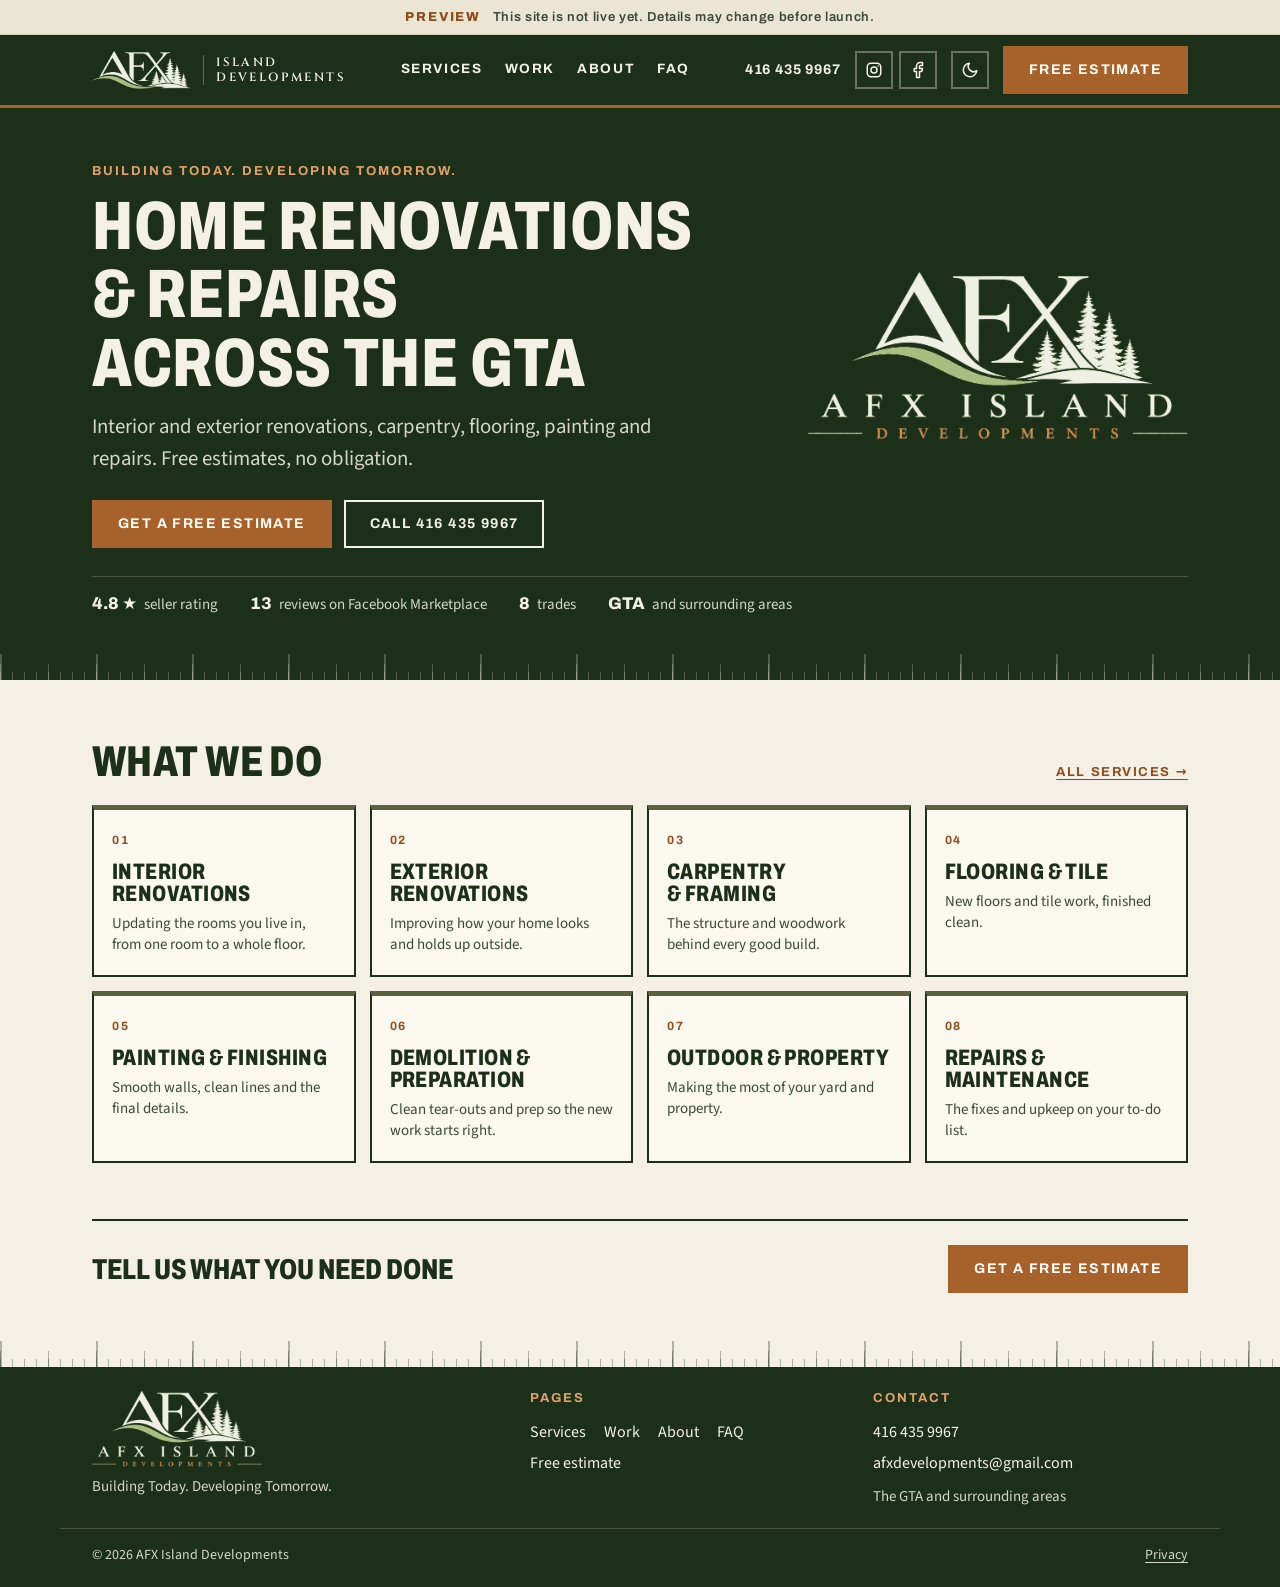
==== commit a4a8cdda: "Restore theme switch, add social icons, replace treeline with ruler edge, fix logo hover - Light/dar" ====
--- a/index.html
+++ b/index.html
@@ -27,7 +27,7 @@
 <link rel="preload" href="fonts/source-sans-3-latin.woff2" as="font" type="font/woff2" crossorigin>
 <link rel="stylesheet" href="fonts/fonts.css">
 <link rel="stylesheet" href="css/site.css">
-<script>document.documentElement.classList.add('js')</script>
+<script>document.documentElement.classList.add('js');try{var t=localStorage.getItem('afx-theme');if(t==='light'||t==='dark')document.documentElement.setAttribute('data-theme',t)}catch(e){}</script>
 <script type="application/ld+json">{"@context": "https://schema.org", "@type": "HomeAndConstructionBusiness", "name": "AFX Island Developments", "telephone": "+1-416-435-9967", "email": "afxdevelopments@gmail.com", "areaServed": "Greater Toronto Area, Ontario", "founder": {"@type": "Person", "name": "Alberto Fernandez"}, "slogan": "Building Today. Developing Tomorrow.", "url": "https://marcospila.github.io/afx-island-developments/", "logo": "https://marcospila.github.io/afx-island-developments/img/afx-logo.png", "image": "https://marcospila.github.io/afx-island-developments/img/og-image.png"}</script>
 </head>
 <body>
@@ -38,9 +38,13 @@
 <header class="site-header dark">
   <div class="wrap bar">
     <a class="logo" href="index.html" aria-label="AFX Island Developments, home"><img src="img/afx-mark-dark.png" alt="" width="600" height="230"><span>Island<br>Developments</span></a>
-    <nav class="nav" id="nav" aria-label="Main"><a href="services.html">Services</a><a href="work.html">Work</a><a href="about.html">About</a><a href="faq.html">FAQ</a><a class="nav-est" href="quote.html">Free estimate</a></nav>
-    <a class="phone" href="tel:+14164359967">416 435 9967</a>
-    <a class="btn est" href="quote.html">Free estimate</a>
+    <nav class="nav" id="nav" aria-label="Main"><a href="services.html">Services</a><a href="work.html">Work</a><a href="about.html">About</a><a href="faq.html">FAQ</a><a class="nav-est" href="quote.html">Free estimate</a><div class="nav-social"><a class="icon-btn" href="#" data-social="instagram" aria-label="Instagram"><svg viewBox="0 0 24 24" aria-hidden="true"><rect x="3" y="3" width="18" height="18" rx="5"/><circle cx="12" cy="12" r="4"/><path d="M17.5 6.5h.01"/></svg></a><a class="icon-btn" href="#" data-social="facebook" aria-label="Facebook"><svg viewBox="0 0 24 24" aria-hidden="true"><path d="M18 2h-3a5 5 0 0 0-5 5v3H7v4h3v8h4v-8h3l1-4h-4V7a1 1 0 0 1 1-1h3z"/></svg></a></div></nav>
+    <div class="bar-end">
+      <a class="phone" href="tel:+14164359967">416 435 9967</a>
+      <div class="socials"><a class="icon-btn" href="#" data-social="instagram" aria-label="Instagram"><svg viewBox="0 0 24 24" aria-hidden="true"><rect x="3" y="3" width="18" height="18" rx="5"/><circle cx="12" cy="12" r="4"/><path d="M17.5 6.5h.01"/></svg></a><a class="icon-btn" href="#" data-social="facebook" aria-label="Facebook"><svg viewBox="0 0 24 24" aria-hidden="true"><path d="M18 2h-3a5 5 0 0 0-5 5v3H7v4h3v8h4v-8h3l1-4h-4V7a1 1 0 0 1 1-1h3z"/></svg></a></div>
+      <button class="icon-btn theme-sw" type="button" data-theme-toggle aria-label="Switch to dark mode"><svg class="moon" viewBox="0 0 24 24" aria-hidden="true"><path d="M21 12.8A9 9 0 1 1 11.2 3a7 7 0 0 0 9.8 9.8z"/></svg><svg class="sun" viewBox="0 0 24 24" aria-hidden="true"><circle cx="12" cy="12" r="4"/><path d="M12 2v2M12 20v2M4.9 4.9l1.4 1.4M17.7 17.7l1.4 1.4M2 12h2M20 12h2M4.9 19.1l1.4-1.4M17.7 6.3l1.4-1.4"/></svg></button>
+      <a class="btn est" href="quote.html">Free estimate</a>
+    </div>
     <a class="btn call" href="tel:+14164359967">Call</a>
     <button class="menu-btn" id="menuBtn" type="button" aria-label="Open menu" aria-expanded="false" aria-controls="nav"><span></span><span></span><span></span></button>
   </div>
@@ -60,7 +64,7 @@
   <div class="wrap"><ul class="facts">
     <li><b>4.8 ★</b> seller rating</li><li><b>13</b> reviews on Facebook Marketplace</li><li><b>8</b> trades</li><li><b>GTA</b> and surrounding areas</li>
   </ul></div>
-  <div class="trees" aria-hidden="true"></div>
+  <div class="ruler" aria-hidden="true"></div>
 </section>
 
 <section class="section"><div class="wrap">
@@ -70,7 +74,7 @@
 </div></section>
 </main>
 
-<div class="footer-trees" aria-hidden="true"></div>
+<div class="footer-ruler" aria-hidden="true"></div>
 <footer class="site-footer dark">
   <div class="wrap foot-grid">
     <div>
--- a/css/site.css
+++ b/css/site.css
@@ -1,26 +1,46 @@
-/* AFX Island Developments: one flat theme, no animation.
-   Colours are sampled from the logo: forest #1c3019, olive #5b623d, copper #a7612b. */
+/* AFX Island Developments: flat theme, no animation.
+   Colours are sampled from the logo: forest #1c3019, olive #5b623d, copper #a7612b.
+   Light is the default; dark follows the visitor's system setting unless they use the switch. */
 :root {
-  --forest: #1c3019; --olive: #5b623d; --olive-light: #a9b27b;
-  --copper: #a7612b; --copper-dark: #8f4d1b; --copper-light: #e0a068;
-  --cream: #f4f0e6; --cream-2: #ebe5d4; --card: #fbf8f0;
-  --ink: #1c3019; --ink-2: #3b4937; --ink-3: #566352; --line: #d6cdb6; --err: #a8261e;
+  --forest: #1c3019; --olive: #5b623d; --copper: #a7612b; --copper-dark: #8f4d1b; --copper-light: #e0a068;
+  --cream: #f4f0e6;            /* the light colour used on the dark bands (header, hero, footer) */
   --on-dark: #d5d6c6;
+  /* theme tokens (light) */
+  --paper: #f4f0e6; --alt: #ebe5d4; --card: #fbf8f0; --field: #fffdf7;
+  --ink: #1c3019; --ink-2: #3b4937; --ink-3: #566352;
+  --edge: #1c3019; --edge-strong: #1c3019; --line: #d6cdb6;
+  --accent-text: #8f4d1b; --olive-line: #5b623d; --sel-bg: #1c3019; --sel-fg: #f4f0e6; --err: #a8261e;
+  --tick-page: rgb(28 48 25 / .32);
+  color-scheme: light;
   --display: 'Archivo', ui-sans-serif, system-ui, sans-serif;
   --serif: 'Cinzel', Georgia, serif;
   --body: 'Source Sans 3', ui-sans-serif, system-ui, -apple-system, 'Segoe UI', sans-serif;
   --max: 1160px; --gutter: clamp(16px, 4vw, 32px);
 }
+@media (prefers-color-scheme: dark) { :root:not([data-theme="light"]) {
+  --paper: #0e180d; --alt: #142213; --card: #162615; --field: #0c140b;
+  --ink: #eef0e4; --ink-2: #c9d0bf; --ink-3: #9aa795;
+  --edge: #3d5638; --edge-strong: #7d9277; --line: #2a3d29;
+  --accent-text: #e0a068; --olive-line: #7f8b55; --sel-bg: #eef0e4; --sel-fg: #1c3019; --err: #ff9b8f;
+  --tick-page: rgb(244 240 230 / .2); color-scheme: dark; } }
+:root[data-theme="dark"] {
+  --paper: #0e180d; --alt: #142213; --card: #162615; --field: #0c140b;
+  --ink: #eef0e4; --ink-2: #c9d0bf; --ink-3: #9aa795;
+  --edge: #3d5638; --edge-strong: #7d9277; --line: #2a3d29;
+  --accent-text: #e0a068; --olive-line: #7f8b55; --sel-bg: #eef0e4; --sel-fg: #1c3019; --err: #ff9b8f;
+  --tick-page: rgb(244 240 230 / .2); color-scheme: dark; }
+
 *, *::before, *::after { box-sizing: border-box; }
 html { -webkit-text-size-adjust: 100%; }
-body { margin: 0; background: var(--cream); color: var(--ink); font: 400 17px/1.55 var(--body); display: flex; flex-direction: column; min-height: 100vh; }
+body { margin: 0; background: var(--paper); color: var(--ink); font: 400 17px/1.55 var(--body); display: flex; flex-direction: column; min-height: 100vh; }
 main { flex: 1; }
 img { max-width: 100%; height: auto; }
-a { color: var(--copper-dark); text-underline-offset: 3px; }
+a { color: var(--accent-text); text-underline-offset: 3px; }
 a:hover { color: var(--ink); }
+::placeholder { color: var(--ink-3); opacity: 1; }
 :focus-visible { outline: 3px solid var(--copper); outline-offset: 2px; }
 .dark :focus-visible { outline-color: var(--copper-light); }
-.skip { position: absolute; left: -9999px; top: 8px; z-index: 100; background: var(--cream); color: var(--ink); padding: 10px 14px; font-weight: 700; }
+.skip { position: absolute; left: -9999px; top: 8px; z-index: 100; background: var(--forest); color: var(--cream); padding: 10px 14px; font-weight: 700; }
 .skip:focus { left: 8px; }
 .wrap { width: 100%; max-width: var(--max); margin-inline: auto; padding-inline: var(--gutter); }
 
@@ -30,38 +50,51 @@
 h2 { font-size: clamp(1.8rem, 1.3rem + 2vw, 2.7rem); }
 h3 { font-size: 1.4rem; letter-spacing: .02em; }
 p { margin: 0 0 14px; }
-.eyebrow { margin: 0; font: 700 13px/1.2 var(--display); letter-spacing: .16em; text-transform: uppercase; color: var(--copper-dark); }
+.eyebrow { margin: 0; font: 700 13px/1.2 var(--display); letter-spacing: .16em; text-transform: uppercase; color: var(--accent-text); }
 .lede { font-size: clamp(1.1rem, 1rem + .4vw, 1.3rem); color: var(--ink-2); max-width: 56ch; }
 
 /* preview bar (removed at launch, see README) */
-.preview-bar { background: var(--cream-2); color: var(--ink-2); text-align: center; padding: 8px var(--gutter); font: 600 13px/1.4 var(--display); letter-spacing: .05em; border-bottom: 1px solid var(--line); }
-.preview-bar b { font-weight: 800; text-transform: uppercase; letter-spacing: .14em; margin-right: 8px; color: var(--copper-dark); }
+.preview-bar { background: var(--alt); color: var(--ink-2); text-align: center; padding: 8px var(--gutter); font: 600 13px/1.4 var(--display); letter-spacing: .05em; border-bottom: 1px solid var(--line); }
+.preview-bar b { font-weight: 800; text-transform: uppercase; letter-spacing: .14em; margin-right: 8px; color: var(--accent-text); }
 
 /* buttons */
 .btn { display: inline-flex; align-items: center; justify-content: center; min-height: 48px; padding: 0 24px; border: 2px solid var(--copper); background: var(--copper); color: #fffdf7; font: 700 14px/1 var(--display); letter-spacing: .1em; text-transform: uppercase; text-decoration: none; cursor: pointer; transition: background-color .15s, border-color .15s, color .15s; }
 .btn:hover { background: var(--copper-dark); border-color: var(--copper-dark); color: #fffdf7; }
-.btn.ghost { background: transparent; color: var(--ink); border-color: var(--ink); }
-.btn.ghost:hover { background: var(--ink); color: var(--cream); }
+.btn.ghost { background: transparent; color: var(--ink); border-color: var(--edge-strong); }
+.btn.ghost:hover { background: var(--sel-bg); color: var(--sel-fg); border-color: var(--sel-bg); }
 .dark .btn.ghost { color: var(--cream); border-color: var(--cream); }
-.dark .btn.ghost:hover { background: var(--cream); color: var(--forest); }
-
-/* header */
+.dark .btn.ghost:hover { background: var(--cream); color: var(--forest); border-color: var(--cream); }
+
+/* header: dark in both themes, so text on it is always the light colour */
 .site-header { background: var(--forest); color: var(--cream); border-bottom: 3px solid var(--copper); }
-.bar { display: flex; align-items: center; gap: 28px; min-height: 70px; }
+.bar { display: flex; align-items: center; gap: 24px; min-height: 70px; }
 .logo { display: flex; align-items: center; gap: 12px; color: var(--cream); text-decoration: none; }
 .logo img { height: 38px; width: auto; display: block; }
-.logo span { font: 600 12px/1.25 var(--serif); letter-spacing: .2em; text-transform: uppercase; padding-left: 12px; border-left: 1px solid rgb(244 240 230 / .3); }
-.nav { display: flex; gap: 28px; margin-inline: auto; }
+.logo span { font: 600 12px/1.25 var(--serif); letter-spacing: .2em; text-transform: uppercase; padding-left: 12px; border-left: 1px solid rgb(244 240 230 / .3); color: var(--cream); }
+/* the wordmark always keeps the light colour against the dark header, including on hover and focus */
+.dark a.logo:hover, .dark a.logo:focus-visible { color: var(--cream); }
+.dark a.logo:hover span { color: var(--cream); border-left-color: var(--copper-light); }
+.nav { display: flex; gap: 22px; margin-inline: auto; }
 .nav a { color: var(--cream); text-decoration: none; font: 700 13.5px/1 var(--display); letter-spacing: .12em; text-transform: uppercase; padding: 10px 0; border-bottom: 3px solid transparent; }
-.nav a:hover { color: var(--copper-light); }
+.dark .nav a:hover { color: var(--copper-light); }
 .nav a[aria-current="page"] { border-bottom-color: var(--copper-light); }
-.nav .nav-est { display: none; }
+.nav .nav-est, .nav-social { display: none; }
+.bar-end { display: flex; align-items: center; gap: 14px; }
 .phone { color: var(--cream); text-decoration: none; font: 700 14px/1 var(--display); letter-spacing: .06em; white-space: nowrap; }
-.phone:hover { color: var(--copper-light); }
+.dark a.phone:hover { color: var(--copper-light); }
+.socials { display: flex; gap: 6px; }
+.icon-btn { display: inline-flex; align-items: center; justify-content: center; width: 38px; height: 38px; padding: 0; color: var(--cream); background: none; border: 2px solid rgb(244 240 230 / .35); cursor: pointer; text-decoration: none; transition: border-color .15s, color .15s; }
+.dark a.icon-btn:hover, .dark button.icon-btn:hover { color: var(--copper-light); border-color: var(--copper-light); }
+.icon-btn svg { width: 18px; height: 18px; fill: none; stroke: currentColor; stroke-width: 2; stroke-linecap: round; stroke-linejoin: round; }
+.theme-sw .sun { display: none; }
+@media (prefers-color-scheme: dark) { :root:not([data-theme="light"]) .theme-sw .sun { display: block; } :root:not([data-theme="light"]) .theme-sw .moon { display: none; } }
+:root[data-theme="dark"] .theme-sw .sun { display: block; }
+:root[data-theme="dark"] .theme-sw .moon { display: none; }
 .btn.call, .menu-btn { display: none; }
+.btn.est { white-space: nowrap; }
 
 /* hero */
-.hero { position: relative; background: var(--forest); color: var(--cream); padding: clamp(28px, 4.5vw, 56px) 0 clamp(96px, 10vw, 116px); }
+.hero { position: relative; background: var(--forest); color: var(--cream); padding: clamp(28px, 4.5vw, 56px) 0 clamp(52px, 6vw, 64px); }
 .hero-grid { display: grid; grid-template-columns: 1.25fr .75fr; gap: 48px; align-items: center; }
 .hero .eyebrow { color: var(--copper-light); }
 .hero h1 { margin: 12px 0 14px; }
@@ -70,8 +103,14 @@
 .hero-logo { width: 100%; max-width: 380px; justify-self: end; }
 .facts { list-style: none; display: flex; flex-wrap: wrap; gap: 8px 32px; margin: 28px 0 0; padding: 16px 0 0; border-top: 1px solid rgb(244 240 230 / .2); color: var(--on-dark); font-size: 15px; }
 .facts b { font: 800 17px var(--display); color: var(--cream); margin-right: 4px; }
-.trees { position: absolute; left: 0; right: 0; bottom: -1px; height: clamp(56px, 8vw, 92px); background: var(--cream); -webkit-mask: url(../img/treeline.svg) left bottom / auto 100% repeat-x; mask: url(../img/treeline.svg) left bottom / auto 100% repeat-x; }
-.footer-trees { height: clamp(40px, 6vw, 72px); background: var(--forest); -webkit-mask: url(../img/treeline.svg) left bottom / auto 100% repeat-x; mask: url(../img/treeline.svg) left bottom / auto 100% repeat-x; margin-top: clamp(20px, 3vw, 32px); }
+
+/* tape-measure edge: a faint ruler along the bottom of the hero and the top of the footer */
+.ruler, .footer-ruler { --t: rgb(244 240 230 / .24); height: 26px; background:
+  linear-gradient(90deg, var(--t) 0 2px, transparent 2px) 0 100% / 96px 26px repeat-x,
+  linear-gradient(90deg, var(--t) 0 1px, transparent 1px) 0 100% / 48px 16px repeat-x,
+  linear-gradient(90deg, var(--t) 0 1px, transparent 1px) 0 100% / 12px 8px repeat-x; }
+.ruler { position: absolute; left: 0; right: 0; bottom: 0; }
+.footer-ruler { --t: var(--tick-page); margin-top: clamp(20px, 3vw, 32px); }
 
 /* sections */
 .section { padding: clamp(32px, 5vw, 60px) 0 clamp(8px, 1.5vw, 16px); }
@@ -80,37 +119,36 @@
 .page-head { padding: clamp(28px, 4.5vw, 52px) 0 clamp(16px, 2.5vw, 28px); }
 .page-head h1 { font-size: clamp(2.4rem, 1.5rem + 3.4vw, 4rem); margin: 10px 0 12px; }
 .page-head .lede { margin: 0; }
-.cta-row { display: flex; justify-content: space-between; align-items: center; flex-wrap: wrap; gap: 16px 32px; margin-top: clamp(32px, 5vw, 56px); padding-top: 24px; border-top: 2px solid var(--ink); }
+.cta-row { display: flex; justify-content: space-between; align-items: center; flex-wrap: wrap; gap: 16px 32px; margin-top: clamp(32px, 5vw, 56px); padding-top: 24px; border-top: 2px solid var(--edge); }
 .cta-row p { margin: 0; font: 800 clamp(1.3rem, 1rem + 1.2vw, 1.8rem)/1.1 var(--display); font-stretch: 75%; text-transform: uppercase; }
 
 /* service tiles (home) and cards (services page) */
 .tiles { display: grid; grid-template-columns: repeat(4, 1fr); gap: 14px; }
-.tile { display: block; padding: 16px 18px 20px; background: var(--card); border: 2px solid var(--ink); border-top: 5px solid var(--olive); color: var(--ink); text-decoration: none; }
-.tile:hover { background: var(--forest); color: var(--cream); border-color: var(--forest); border-top-color: var(--copper-light); }
-.tile .n { font: 700 12px/1 var(--display); letter-spacing: .14em; color: var(--copper-dark); }
+.tile { display: block; padding: 16px 18px 20px; background: var(--card); border: 2px solid var(--edge); border-top: 5px solid var(--olive-line); color: var(--ink); text-decoration: none; }
+.tile:hover { background: var(--sel-bg); color: var(--sel-fg); border-color: var(--sel-bg); border-top-color: var(--copper); }
+.tile .n { font: 700 12px/1 var(--display); letter-spacing: .14em; color: var(--accent-text); }
 .tile h3 { margin: 8px 0 8px; }
 .tile p { margin: 0; font-size: 15px; line-height: 1.4; color: var(--ink-2); }
-.tile:hover .n { color: var(--copper-light); }
-.tile:hover p { color: var(--on-dark); }
+.tile:hover .n, .tile:hover p { color: inherit; }
 .svc-grid { display: grid; grid-template-columns: repeat(auto-fit, minmax(250px, 1fr)); gap: 16px; }
-.svc { display: flex; flex-direction: column; gap: 10px; padding: 20px; background: var(--card); border: 2px solid var(--ink); border-top: 6px solid var(--copper); scroll-margin-top: 16px; }
+.svc { display: flex; flex-direction: column; gap: 10px; padding: 20px; background: var(--card); border: 2px solid var(--edge); border-top: 6px solid var(--copper); scroll-margin-top: 16px; }
 .svc:target { outline: 3px solid var(--copper); outline-offset: 3px; }
 .svc h3 { margin: 0; }
 .svc > p { margin: 0; color: var(--ink-2); font-size: 16px; line-height: 1.4; }
 .svc ul { list-style: none; margin: 0; padding: 0; font-size: 16px; }
 .svc li { position: relative; padding: 3px 0 3px 18px; }
-.svc li::before { content: ''; position: absolute; left: 0; top: .78em; width: 7px; height: 7px; background: var(--olive); }
+.svc li::before { content: ''; position: absolute; left: 0; top: .78em; width: 7px; height: 7px; background: var(--olive-line); }
 .svc .go { margin-top: auto; padding-top: 10px; font: 700 13px/1 var(--display); letter-spacing: .12em; text-transform: uppercase; }
 
 /* work */
 .filters { display: flex; flex-wrap: wrap; gap: 8px; margin-bottom: 20px; }
-.chip { min-height: 44px; padding: 0 20px; border: 2px solid var(--ink); background: transparent; color: var(--ink); font: 700 13px/1 var(--display); letter-spacing: .12em; text-transform: uppercase; cursor: pointer; }
-.chip:hover { background: var(--cream-2); }
-.chip[aria-pressed="true"] { background: var(--forest); color: var(--cream); }
+.chip { min-height: 44px; padding: 0 20px; border: 2px solid var(--edge-strong); background: transparent; color: var(--ink); font: 700 13px/1 var(--display); letter-spacing: .12em; text-transform: uppercase; cursor: pointer; }
+.chip:hover { background: var(--alt); }
+.chip[aria-pressed="true"] { background: var(--sel-bg); color: var(--sel-fg); border-color: var(--sel-bg); }
 .projects { display: grid; grid-template-columns: repeat(auto-fill, minmax(440px, 1fr)); gap: 16px; }
-.proj { display: grid; grid-template-columns: 163px 1fr; background: var(--card); border: 2px solid var(--ink); }
+.proj { display: grid; grid-template-columns: 163px 1fr; background: var(--card); border: 2px solid var(--edge); }
 .proj[hidden] { display: none; }
-.proj img { width: 100%; height: 100%; min-height: 163px; object-fit: cover; display: block; background: var(--cream-2); }
+.proj img { width: 100%; height: 100%; min-height: 163px; object-fit: cover; display: block; background: var(--alt); }
 .proj div { padding: 16px 18px; display: flex; flex-direction: column; gap: 8px; }
 .proj .eyebrow { letter-spacing: .1em; }
 .proj h3 { margin: 0; }
@@ -121,25 +159,25 @@
 .about-grid { display: grid; grid-template-columns: 1.3fr 1fr; gap: clamp(24px, 5vw, 56px); align-items: start; }
 .story p { font-size: 1.12rem; max-width: 60ch; }
 .stats { display: grid; gap: 12px; }
-.stat { display: grid; grid-template-columns: 96px 1fr; gap: 16px; align-items: center; padding: 14px 18px; background: var(--card); border: 2px solid var(--ink); border-left: 6px solid var(--olive); }
-.stat b { font: 800 2.4rem/1 var(--display); font-stretch: 75%; color: var(--forest); }
+.stat { display: grid; grid-template-columns: 96px 1fr; gap: 16px; align-items: center; padding: 14px 18px; background: var(--card); border: 2px solid var(--edge); border-left: 6px solid var(--olive-line); }
+.stat b { font: 800 2.4rem/1 var(--display); font-stretch: 75%; color: var(--ink); }
 .stat span { font-size: 15.5px; line-height: 1.35; color: var(--ink-2); }
 .steps { list-style: none; margin: 0; padding: 0; display: grid; grid-template-columns: repeat(auto-fit, minmax(190px, 1fr)); gap: 16px; }
-.step { padding: 16px 18px 18px; background: var(--card); border: 2px solid var(--ink); border-top: 5px solid var(--olive); }
-.step .n { display: block; font: 800 1.6rem/1 var(--display); font-stretch: 75%; color: var(--copper-dark); margin-bottom: 8px; }
+.step { padding: 16px 18px 18px; background: var(--card); border: 2px solid var(--edge); border-top: 5px solid var(--olive-line); }
+.step .n { display: block; font: 800 1.6rem/1 var(--display); font-stretch: 75%; color: var(--accent-text); margin-bottom: 8px; }
 .step h3 { margin: 0 0 6px; font-size: 1.2rem; }
 .step p { margin: 0; font-size: 15.5px; line-height: 1.4; color: var(--ink-2); }
 .about-sec { margin-top: clamp(32px, 5vw, 52px); }
 .about-sec > h2 { margin-bottom: 20px; }
 
 /* faq */
-.faq { max-width: 800px; border-bottom: 2px solid var(--ink); }
-.faq details { border-top: 2px solid var(--ink); }
+.faq { max-width: 800px; border-bottom: 2px solid var(--edge); }
+.faq details { border-top: 2px solid var(--edge); }
 .faq summary { display: flex; justify-content: space-between; gap: 16px; align-items: center; padding: 18px 0; cursor: pointer; list-style: none; font: 700 1.12rem/1.3 var(--body); }
 .faq summary::-webkit-details-marker { display: none; }
-.faq summary::after { content: '+'; font: 800 1.6rem/1 var(--display); color: var(--copper-dark); }
+.faq summary::after { content: '+'; font: 800 1.6rem/1 var(--display); color: var(--accent-text); }
 .faq details[open] summary::after { content: '\2212'; }
-.faq summary:hover { color: var(--copper-dark); }
+.faq summary:hover { color: var(--accent-text); }
 .faq details p { margin: 0 0 18px; max-width: 62ch; color: var(--ink-2); }
 
 /* estimate form */
@@ -150,20 +188,20 @@
 .checks { display: flex; flex-wrap: wrap; gap: 8px; }
 .check { position: relative; }
 .check input { position: absolute; opacity: 0; inset: 0; width: 100%; height: 100%; margin: 0; cursor: pointer; }
-.check span { display: block; padding: 10px 14px; border: 2px solid var(--ink); background: var(--card); font: 600 14.5px/1.1 var(--body); }
-.check:hover span { background: var(--cream-2); }
-.check input:checked + span { background: var(--forest); color: var(--cream); border-color: var(--forest); }
+.check span { display: block; padding: 10px 14px; border: 2px solid var(--edge-strong); background: var(--card); font: 600 14.5px/1.1 var(--body); }
+.check:hover span { background: var(--alt); }
+.check input:checked + span { background: var(--sel-bg); color: var(--sel-fg); border-color: var(--sel-bg); }
 .check input:focus-visible + span { outline: 3px solid var(--copper); outline-offset: 2px; }
 .field { margin-bottom: 16px; }
 .err:empty { display: none; }
 .row2 { display: grid; grid-template-columns: 1fr 1fr; gap: 0 16px; }
-.field input, .field textarea, .field select { width: 100%; min-height: 48px; padding: 11px 14px; border: 2px solid var(--ink); border-radius: 0; background: #fffdf7; color: var(--ink); font: 400 16px/1.4 var(--body); }
+.field input, .field textarea, .field select { width: 100%; min-height: 48px; padding: 11px 14px; border: 2px solid var(--edge-strong); border-radius: 0; background: var(--field); color: var(--ink); font: 400 16px/1.4 var(--body); }
 .field textarea { min-height: 120px; resize: vertical; }
 .field [aria-invalid="true"] { border-color: var(--err); }
 .err { display: block; margin-top: 4px; color: var(--err); font-size: 14px; font-weight: 600; }
 .send { display: flex; flex-wrap: wrap; gap: 12px; margin-top: 4px; }
 .note { margin: 12px 0 0; font-size: 15px; color: var(--ink-3); }
-.panel { background: var(--card); border: 2px solid var(--ink); border-top: 6px solid var(--olive); padding: 20px; margin-bottom: 16px; }
+.panel { background: var(--card); border: 2px solid var(--edge); border-top: 6px solid var(--olive-line); padding: 20px; margin-bottom: 16px; }
 .panel h2 { font-size: 1.5rem; margin-bottom: 12px; }
 .preview { margin: 0; white-space: pre-wrap; word-break: break-word; font: 400 15px/1.5 var(--body); color: var(--ink-2); max-height: 340px; overflow: auto; }
 .contact-list { margin: 0; padding: 0; list-style: none; }
@@ -171,16 +209,16 @@
 .contact-list li:first-child { border-top: 0; padding-top: 0; }
 .contact-list .k { font: 700 12px/1 var(--display); letter-spacing: .14em; text-transform: uppercase; color: var(--ink-3); }
 .contact-list .v { font-weight: 600; }
-.copy { min-height: 32px; padding: 0 12px; border: 2px solid var(--ink); background: transparent; color: var(--ink); font: 700 12px/1 var(--display); letter-spacing: .1em; text-transform: uppercase; cursor: pointer; margin-left: 10px; }
-.copy:hover { background: var(--ink); color: var(--cream); }
+.copy { min-height: 32px; padding: 0 12px; border: 2px solid var(--edge-strong); background: transparent; color: var(--ink); font: 700 12px/1 var(--display); letter-spacing: .1em; text-transform: uppercase; cursor: pointer; margin-left: 10px; }
+.copy:hover { background: var(--sel-bg); color: var(--sel-fg); border-color: var(--sel-bg); }
 
 /* privacy / plain text pages */
 .prose { max-width: 740px; }
-.prose h2 { font-size: 1.5rem; margin: 32px 0 8px; padding-top: 20px; border-top: 2px solid var(--ink); }
+.prose h2 { font-size: 1.5rem; margin: 32px 0 8px; padding-top: 20px; border-top: 2px solid var(--edge); }
 .prose ul { margin: 0 0 14px; padding-left: 1.2em; }
 .prose li { margin-bottom: 6px; }
 .prose li::marker { color: var(--copper); }
-.prose code { font: 500 .9em ui-monospace, Consolas, monospace; background: var(--cream-2); padding: 1px 6px; }
+.prose code { font: 500 .9em ui-monospace, Consolas, monospace; background: var(--alt); padding: 1px 6px; }
 .updated { margin: 0 0 8px; font-size: 14px; color: var(--ink-3); }
 
 /* footer */
@@ -191,21 +229,24 @@
 .foot-grid p { margin: 0; color: var(--on-dark); font-size: 15px; }
 .foot-grid h2 { margin: 0 0 10px; font: 700 13px/1.2 var(--display); letter-spacing: .16em; text-transform: uppercase; color: var(--copper-light); }
 .foot-grid a { display: block; padding: 3px 0; color: var(--cream); text-decoration: none; font-size: 16px; }
-.foot-grid a:hover { color: var(--copper-light); text-decoration: underline; }
+.dark .foot-grid a:hover { color: var(--copper-light); text-decoration: underline; }
 .foot-base { display: flex; justify-content: space-between; flex-wrap: wrap; gap: 8px 16px; padding-top: 16px; padding-bottom: 20px; border-top: 1px solid rgb(244 240 230 / .18); font-size: 14px; color: var(--on-dark); }
 .foot-base a { color: var(--on-dark); }
-.foot-base a:hover { color: var(--copper-light); }
-
-/* tablets and phones */
+.dark .foot-base a:hover { color: var(--copper-light); }
+
+/* narrower screens */
+@media (max-width: 1200px) { .phone { display: none; } }
 @media (max-width: 1000px) {
   .tiles { grid-template-columns: repeat(2, 1fr); }
   .quote-grid, .about-grid { grid-template-columns: 1fr; }
 }
-@media (max-width: 900px) {
+@media (max-width: 1024px) {
   .bar { gap: 12px; min-height: 62px; flex-wrap: wrap; }
   .logo { margin-right: auto; }
-  .phone, .btn.est { display: none; }
+  .bar-end { gap: 12px; }
+  .socials, .btn.est { display: none; }
   .btn.call { display: inline-flex; min-height: 40px; padding: 0 16px; }
+  .icon-btn { width: 40px; height: 40px; }
   .menu-btn { display: inline-flex; flex-direction: column; justify-content: center; gap: 5px; width: 44px; height: 44px; padding: 0 10px; border: 2px solid var(--cream); background: none; cursor: pointer; }
   .menu-btn span { display: block; height: 2px; background: var(--cream); }
   .nav { order: 5; flex-basis: 100%; flex-direction: column; gap: 0; margin: 0 0 10px; border-top: 1px solid rgb(244 240 230 / .2); }
@@ -214,6 +255,10 @@
   .nav a { padding: 16px 0; font-size: 15px; border-bottom: 1px solid rgb(244 240 230 / .12); }
   .nav a[aria-current="page"] { border-bottom-color: rgb(244 240 230 / .12); color: var(--copper-light); }
   .nav .nav-est { display: block; color: var(--copper-light); }
+  .nav-social { display: flex; gap: 8px; padding: 14px 0 4px; }
+  .nav .nav-social a { display: inline-flex; padding: 0; border: 2px solid rgb(244 240 230 / .35); }
+}
+@media (max-width: 900px) {
   .hero-grid { grid-template-columns: 1fr; }
   .hero-logo { display: none; }
   .foot-grid { grid-template-columns: 1fr 1fr; }
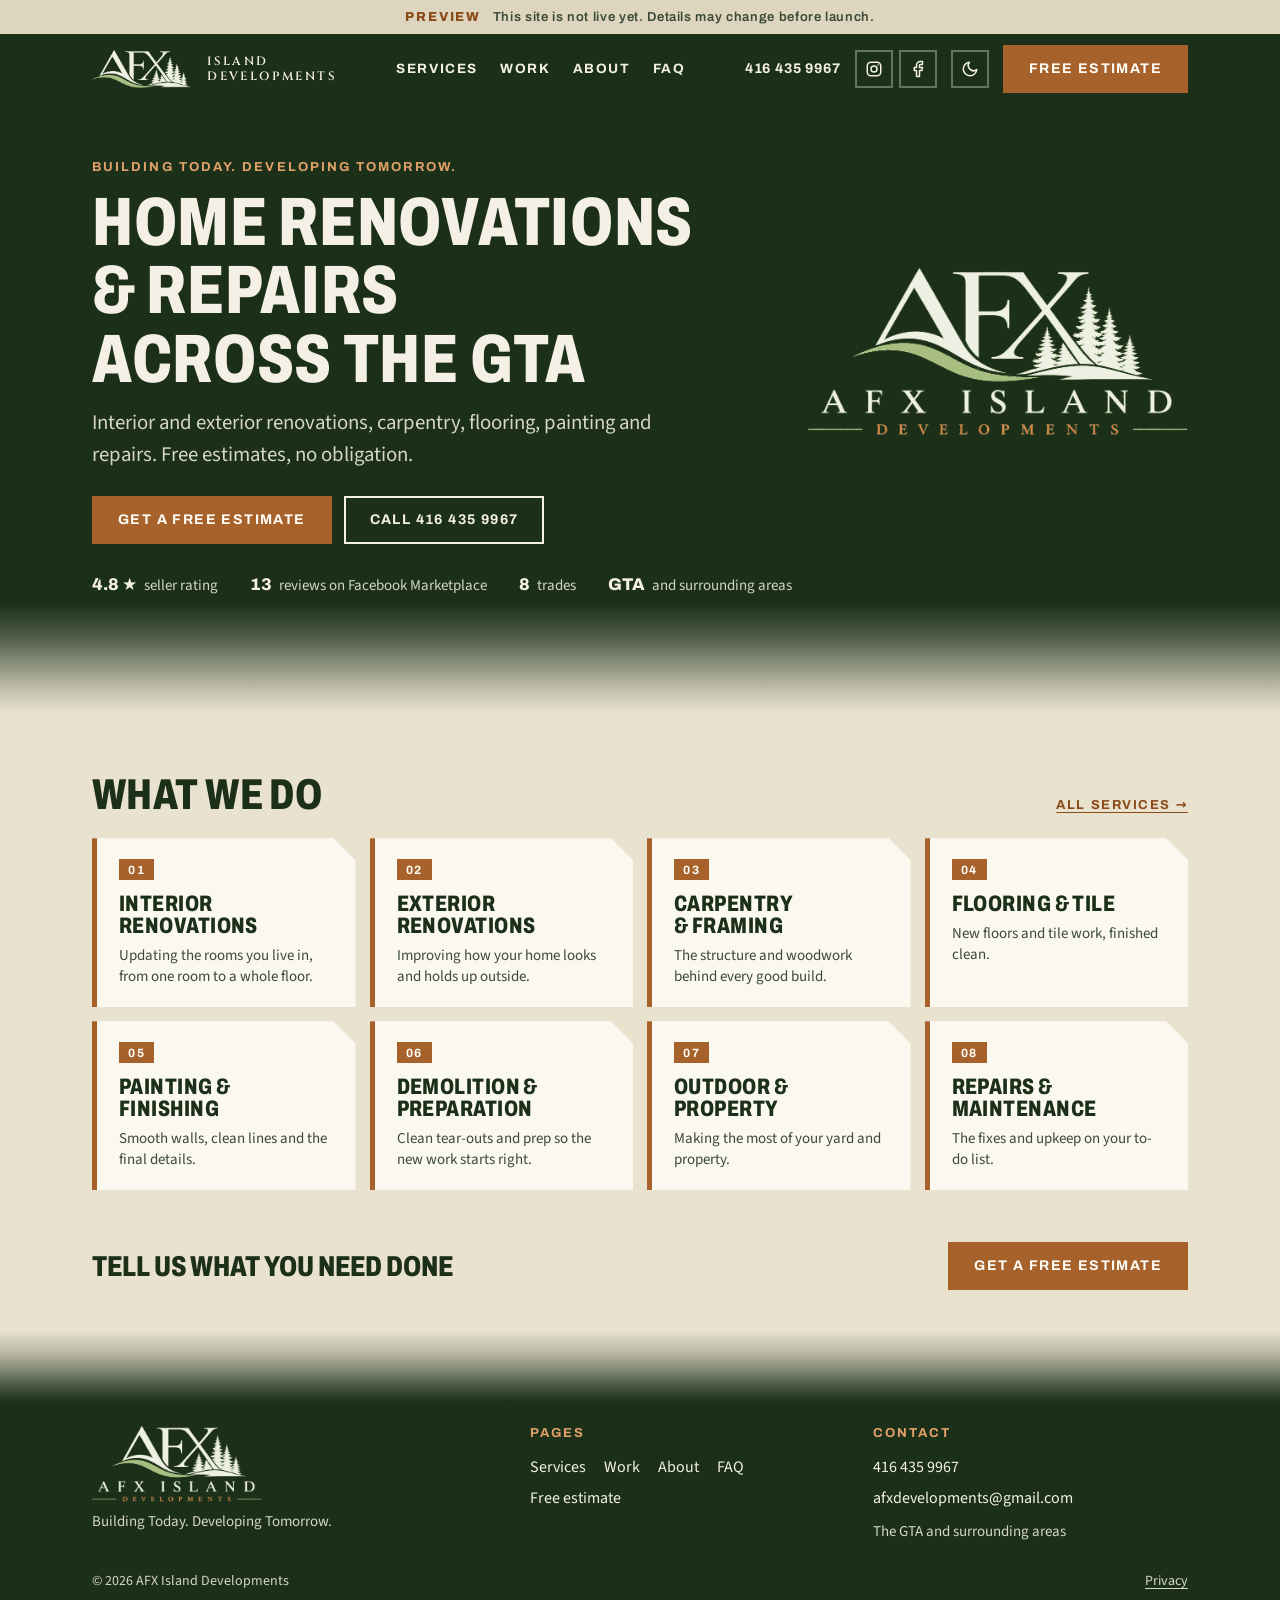
==== commit 0874a4b7: "Seamless look: remove ruler and divider lines, fade bands into the page, make cards the focal surfac" ====
--- a/index.html
+++ b/index.html
@@ -64,7 +64,6 @@
   <div class="wrap"><ul class="facts">
     <li><b>4.8 ★</b> seller rating</li><li><b>13</b> reviews on Facebook Marketplace</li><li><b>8</b> trades</li><li><b>GTA</b> and surrounding areas</li>
   </ul></div>
-  <div class="ruler" aria-hidden="true"></div>
 </section>
 
 <section class="section"><div class="wrap">
@@ -74,7 +73,7 @@
 </div></section>
 </main>
 
-<div class="footer-ruler" aria-hidden="true"></div>
+<div class="footer-fade" aria-hidden="true"></div>
 <footer class="site-footer dark">
   <div class="wrap foot-grid">
     <div>
--- a/css/site.css
+++ b/css/site.css
@@ -6,11 +6,10 @@
   --cream: #f4f0e6;            /* the light colour used on the dark bands (header, hero, footer) */
   --on-dark: #d5d6c6;
   /* theme tokens (light) */
-  --paper: #f4f0e6; --alt: #ebe5d4; --card: #fbf8f0; --field: #fffdf7;
-  --ink: #1c3019; --ink-2: #3b4937; --ink-3: #566352;
+  --paper: #e9e2cf; --alt: #ddd5bd; --card: #fbf8f0; --field: #fffdf7;
+  --ink: #1c3019; --ink-2: #3b4937; --ink-3: #4f5c4b;
   --edge: #1c3019; --edge-strong: #1c3019; --line: #d6cdb6;
-  --accent-text: #8f4d1b; --olive-line: #5b623d; --sel-bg: #1c3019; --sel-fg: #f4f0e6; --err: #a8261e;
-  --tick-page: rgb(28 48 25 / .32);
+  --accent-text: #8a4a19; --olive-line: #5b623d; --sel-bg: #1c3019; --sel-fg: #f4f0e6; --err: #a8261e;
   color-scheme: light;
   --display: 'Archivo', ui-sans-serif, system-ui, sans-serif;
   --serif: 'Cinzel', Georgia, serif;
@@ -18,17 +17,17 @@
   --max: 1160px; --gutter: clamp(16px, 4vw, 32px);
 }
 @media (prefers-color-scheme: dark) { :root:not([data-theme="light"]) {
-  --paper: #0e180d; --alt: #142213; --card: #162615; --field: #0c140b;
+  --paper: #0b140a; --alt: #122011; --card: #1b2f1a; --field: #09110a;
   --ink: #eef0e4; --ink-2: #c9d0bf; --ink-3: #9aa795;
   --edge: #3d5638; --edge-strong: #7d9277; --line: #2a3d29;
   --accent-text: #e0a068; --olive-line: #7f8b55; --sel-bg: #eef0e4; --sel-fg: #1c3019; --err: #ff9b8f;
-  --tick-page: rgb(244 240 230 / .2); color-scheme: dark; } }
+  color-scheme: dark; } }
 :root[data-theme="dark"] {
-  --paper: #0e180d; --alt: #142213; --card: #162615; --field: #0c140b;
+  --paper: #0b140a; --alt: #122011; --card: #1b2f1a; --field: #09110a;
   --ink: #eef0e4; --ink-2: #c9d0bf; --ink-3: #9aa795;
   --edge: #3d5638; --edge-strong: #7d9277; --line: #2a3d29;
   --accent-text: #e0a068; --olive-line: #7f8b55; --sel-bg: #eef0e4; --sel-fg: #1c3019; --err: #ff9b8f;
-  --tick-page: rgb(244 240 230 / .2); color-scheme: dark; }
+  color-scheme: dark; }
 
 *, *::before, *::after { box-sizing: border-box; }
 html { -webkit-text-size-adjust: 100%; }
@@ -54,7 +53,7 @@
 .lede { font-size: clamp(1.1rem, 1rem + .4vw, 1.3rem); color: var(--ink-2); max-width: 56ch; }
 
 /* preview bar (removed at launch, see README) */
-.preview-bar { background: var(--alt); color: var(--ink-2); text-align: center; padding: 8px var(--gutter); font: 600 13px/1.4 var(--display); letter-spacing: .05em; border-bottom: 1px solid var(--line); }
+.preview-bar { background: var(--alt); color: var(--ink-2); text-align: center; padding: 8px var(--gutter); font: 600 13px/1.4 var(--display); letter-spacing: .05em; }
 .preview-bar b { font-weight: 800; text-transform: uppercase; letter-spacing: .14em; margin-right: 8px; color: var(--accent-text); }
 
 /* buttons */
@@ -66,18 +65,18 @@
 .dark .btn.ghost:hover { background: var(--cream); color: var(--forest); border-color: var(--cream); }
 
 /* header: dark in both themes, so text on it is always the light colour */
-.site-header { background: var(--forest); color: var(--cream); border-bottom: 3px solid var(--copper); }
+.site-header { background: var(--forest); color: var(--cream); }
 .bar { display: flex; align-items: center; gap: 24px; min-height: 70px; }
 .logo { display: flex; align-items: center; gap: 12px; color: var(--cream); text-decoration: none; }
 .logo img { height: 38px; width: auto; display: block; }
-.logo span { font: 600 12px/1.25 var(--serif); letter-spacing: .2em; text-transform: uppercase; padding-left: 12px; border-left: 1px solid rgb(244 240 230 / .3); color: var(--cream); }
+.logo span { font: 600 12px/1.25 var(--serif); letter-spacing: .2em; text-transform: uppercase; padding-left: 4px; color: var(--cream); }
 /* the wordmark always keeps the light colour against the dark header, including on hover and focus */
 .dark a.logo:hover, .dark a.logo:focus-visible { color: var(--cream); }
-.dark a.logo:hover span { color: var(--cream); border-left-color: var(--copper-light); }
+.dark a.logo:hover span { color: var(--cream); }
 .nav { display: flex; gap: 22px; margin-inline: auto; }
-.nav a { color: var(--cream); text-decoration: none; font: 700 13.5px/1 var(--display); letter-spacing: .12em; text-transform: uppercase; padding: 10px 0; border-bottom: 3px solid transparent; }
+.nav a { color: var(--cream); text-decoration: none; font: 700 13.5px/1 var(--display); letter-spacing: .12em; text-transform: uppercase; padding: 10px 0; }
 .dark .nav a:hover { color: var(--copper-light); }
-.nav a[aria-current="page"] { border-bottom-color: var(--copper-light); }
+.nav a[aria-current="page"] { color: var(--copper-light); }
 .nav .nav-est, .nav-social { display: none; }
 .bar-end { display: flex; align-items: center; gap: 14px; }
 .phone { color: var(--cream); text-decoration: none; font: 700 14px/1 var(--display); letter-spacing: .06em; white-space: nowrap; }
@@ -94,45 +93,60 @@
 .btn.est { white-space: nowrap; }
 
 /* hero */
-.hero { position: relative; background: var(--forest); color: var(--cream); padding: clamp(28px, 4.5vw, 56px) 0 clamp(52px, 6vw, 64px); }
+/* the dark bands fade smoothly into the page: no edges, no rules */
+.hero, .page-head { --fade: 110px; background: linear-gradient(to bottom,
+  var(--forest) 0, var(--forest) calc(100% - var(--fade)),
+  color-mix(in srgb, var(--forest) 78%, var(--paper)) calc(100% - var(--fade) * .72),
+  color-mix(in srgb, var(--forest) 48%, var(--paper)) calc(100% - var(--fade) * .46),
+  color-mix(in srgb, var(--forest) 20%, var(--paper)) calc(100% - var(--fade) * .22),
+  var(--paper) 100%); color: var(--cream); }
+.hero { position: relative; padding: clamp(28px, 4.5vw, 56px) 0 calc(var(--fade) + 6px); }
 .hero-grid { display: grid; grid-template-columns: 1.25fr .75fr; gap: 48px; align-items: center; }
 .hero .eyebrow { color: var(--copper-light); }
 .hero h1 { margin: 12px 0 14px; }
 .hero .lede { color: var(--on-dark); margin-bottom: 0; }
 .actions { display: flex; flex-wrap: wrap; gap: 12px; margin-top: 24px; }
 .hero-logo { width: 100%; max-width: 380px; justify-self: end; }
-.facts { list-style: none; display: flex; flex-wrap: wrap; gap: 8px 32px; margin: 28px 0 0; padding: 16px 0 0; border-top: 1px solid rgb(244 240 230 / .2); color: var(--on-dark); font-size: 15px; }
+.facts { list-style: none; display: flex; flex-wrap: wrap; gap: 8px 32px; margin: 30px 0 0; padding: 0; color: var(--on-dark); font-size: 15px; }
 .facts b { font: 800 17px var(--display); color: var(--cream); margin-right: 4px; }
 
-/* tape-measure edge: a faint ruler along the bottom of the hero and the top of the footer */
-.ruler, .footer-ruler { --t: rgb(244 240 230 / .24); height: 26px; background:
-  linear-gradient(90deg, var(--t) 0 2px, transparent 2px) 0 100% / 96px 26px repeat-x,
-  linear-gradient(90deg, var(--t) 0 1px, transparent 1px) 0 100% / 48px 16px repeat-x,
-  linear-gradient(90deg, var(--t) 0 1px, transparent 1px) 0 100% / 12px 8px repeat-x; }
-.ruler { position: absolute; left: 0; right: 0; bottom: 0; }
-.footer-ruler { --t: var(--tick-page); margin-top: clamp(20px, 3vw, 32px); }
+/* soft fade from the page into the footer */
+.footer-fade { height: 72px; margin-top: clamp(12px, 2vw, 24px); background: linear-gradient(to bottom,
+  var(--paper) 0,
+  color-mix(in srgb, var(--forest) 20%, var(--paper)) 28%,
+  color-mix(in srgb, var(--forest) 48%, var(--paper)) 54%,
+  color-mix(in srgb, var(--forest) 78%, var(--paper)) 78%,
+  var(--forest) 100%); }
 
 /* sections */
 .section { padding: clamp(32px, 5vw, 60px) 0 clamp(8px, 1.5vw, 16px); }
 .section-head { display: flex; justify-content: space-between; align-items: baseline; flex-wrap: wrap; gap: 8px 16px; margin-bottom: 22px; }
 .more { font: 700 13px/1 var(--display); letter-spacing: .12em; text-transform: uppercase; }
-.page-head { padding: clamp(28px, 4.5vw, 52px) 0 clamp(16px, 2.5vw, 28px); }
+.page-head { --fade: 64px; padding: clamp(24px, 4vw, 44px) 0 calc(var(--fade) + 4px); }
 .page-head h1 { font-size: clamp(2.4rem, 1.5rem + 3.4vw, 4rem); margin: 10px 0 12px; }
-.page-head .lede { margin: 0; }
-.cta-row { display: flex; justify-content: space-between; align-items: center; flex-wrap: wrap; gap: 16px 32px; margin-top: clamp(32px, 5vw, 56px); padding-top: 24px; border-top: 2px solid var(--edge); }
+.page-head .lede { margin: 0; color: var(--on-dark); }
+.page-head .eyebrow { color: var(--copper-light); }
+.page-head .updated { color: var(--on-dark); }
+.cta-row { display: flex; justify-content: space-between; align-items: center; flex-wrap: wrap; gap: 16px 32px; margin-top: clamp(32px, 5vw, 52px); }
 .cta-row p { margin: 0; font: 800 clamp(1.3rem, 1rem + 1.2vw, 1.8rem)/1.1 var(--display); font-stretch: 75%; text-transform: uppercase; }
+
+/* cards: tonal plates with one cut corner and a copper edge */
+.tile, .svc, .proj, .step, .stat, .panel, .faq details { --cut: 30px; background: var(--card); border: 0; border-left: 5px solid var(--copper);
+  clip-path: polygon(0 0, calc(100% - var(--cut)) 0, 100% var(--cut), 100% 100%, 0 100%); }
+.tile, .step, .stat, .faq details { --cut: 22px; }
+.tile .n, .svc .n { display: inline-block; align-self: flex-start; margin: 0; padding: 5px 9px 4px; background: var(--copper); color: #fffdf7; font: 700 12px/1 var(--display); letter-spacing: .14em; }
 
 /* service tiles (home) and cards (services page) */
 .tiles { display: grid; grid-template-columns: repeat(4, 1fr); gap: 14px; }
-.tile { display: block; padding: 16px 18px 20px; background: var(--card); border: 2px solid var(--edge); border-top: 5px solid var(--olive-line); color: var(--ink); text-decoration: none; }
-.tile:hover { background: var(--sel-bg); color: var(--sel-fg); border-color: var(--sel-bg); border-top-color: var(--copper); }
-.tile .n { font: 700 12px/1 var(--display); letter-spacing: .14em; color: var(--accent-text); }
-.tile h3 { margin: 8px 0 8px; }
+.tile { display: block; padding: 18px 22px 20px; color: var(--ink); text-decoration: none; }
+.tile:focus-visible { outline-offset: -6px; }
+.tile:hover { background: var(--sel-bg); color: var(--sel-fg); }
+.tile h3 { margin: 10px 0 8px; }
 .tile p { margin: 0; font-size: 15px; line-height: 1.4; color: var(--ink-2); }
-.tile:hover .n, .tile:hover p { color: inherit; }
+.tile:hover p { color: inherit; }
 .svc-grid { display: grid; grid-template-columns: repeat(auto-fit, minmax(250px, 1fr)); gap: 16px; }
-.svc { display: flex; flex-direction: column; gap: 10px; padding: 20px; background: var(--card); border: 2px solid var(--edge); border-top: 6px solid var(--copper); scroll-margin-top: 16px; }
-.svc:target { outline: 3px solid var(--copper); outline-offset: 3px; }
+.svc { display: flex; flex-direction: column; gap: 10px; padding: 22px 20px 22px 22px; scroll-margin-top: 16px; }
+.svc:target { background: color-mix(in srgb, var(--card), var(--copper) 16%); }
 .svc h3 { margin: 0; }
 .svc > p { margin: 0; color: var(--ink-2); font-size: 16px; line-height: 1.4; }
 .svc ul { list-style: none; margin: 0; padding: 0; font-size: 16px; }
@@ -146,10 +160,10 @@
 .chip:hover { background: var(--alt); }
 .chip[aria-pressed="true"] { background: var(--sel-bg); color: var(--sel-fg); border-color: var(--sel-bg); }
 .projects { display: grid; grid-template-columns: repeat(auto-fill, minmax(440px, 1fr)); gap: 16px; }
-.proj { display: grid; grid-template-columns: 163px 1fr; background: var(--card); border: 2px solid var(--edge); }
+.proj { display: grid; grid-template-columns: 163px 1fr; }
 .proj[hidden] { display: none; }
 .proj img { width: 100%; height: 100%; min-height: 163px; object-fit: cover; display: block; background: var(--alt); }
-.proj div { padding: 16px 18px; display: flex; flex-direction: column; gap: 8px; }
+.proj div { padding: 16px 38px 16px 18px; display: flex; flex-direction: column; gap: 8px; }
 .proj .eyebrow { letter-spacing: .1em; }
 .proj h3 { margin: 0; }
 .proj p { margin: 0; font-size: 15.5px; line-height: 1.4; color: var(--ink-2); }
@@ -159,11 +173,11 @@
 .about-grid { display: grid; grid-template-columns: 1.3fr 1fr; gap: clamp(24px, 5vw, 56px); align-items: start; }
 .story p { font-size: 1.12rem; max-width: 60ch; }
 .stats { display: grid; gap: 12px; }
-.stat { display: grid; grid-template-columns: 96px 1fr; gap: 16px; align-items: center; padding: 14px 18px; background: var(--card); border: 2px solid var(--edge); border-left: 6px solid var(--olive-line); }
+.stat { display: grid; grid-template-columns: 96px 1fr; gap: 16px; align-items: center; padding: 14px 30px 14px 20px; }
 .stat b { font: 800 2.4rem/1 var(--display); font-stretch: 75%; color: var(--ink); }
 .stat span { font-size: 15.5px; line-height: 1.35; color: var(--ink-2); }
 .steps { list-style: none; margin: 0; padding: 0; display: grid; grid-template-columns: repeat(auto-fit, minmax(190px, 1fr)); gap: 16px; }
-.step { padding: 16px 18px 18px; background: var(--card); border: 2px solid var(--edge); border-top: 5px solid var(--olive-line); }
+.step { padding: 18px 22px 20px; }
 .step .n { display: block; font: 800 1.6rem/1 var(--display); font-stretch: 75%; color: var(--accent-text); margin-bottom: 8px; }
 .step h3 { margin: 0 0 6px; font-size: 1.2rem; }
 .step p { margin: 0; font-size: 15.5px; line-height: 1.4; color: var(--ink-2); }
@@ -171,14 +185,14 @@
 .about-sec > h2 { margin-bottom: 20px; }
 
 /* faq */
-.faq { max-width: 800px; border-bottom: 2px solid var(--edge); }
-.faq details { border-top: 2px solid var(--edge); }
-.faq summary { display: flex; justify-content: space-between; gap: 16px; align-items: center; padding: 18px 0; cursor: pointer; list-style: none; font: 700 1.12rem/1.3 var(--body); }
+.faq { max-width: 800px; display: grid; gap: 10px; }
+.faq details { padding: 0 30px 0 22px; }
+.faq summary { display: flex; justify-content: space-between; gap: 16px; align-items: center; padding: 16px 0; cursor: pointer; list-style: none; font: 700 1.12rem/1.3 var(--body); }
 .faq summary::-webkit-details-marker { display: none; }
 .faq summary::after { content: '+'; font: 800 1.6rem/1 var(--display); color: var(--accent-text); }
 .faq details[open] summary::after { content: '\2212'; }
 .faq summary:hover { color: var(--accent-text); }
-.faq details p { margin: 0 0 18px; max-width: 62ch; color: var(--ink-2); }
+.faq details p { margin: 0 0 16px; max-width: 62ch; color: var(--ink-2); }
 
 /* estimate form */
 .quote-grid { display: grid; grid-template-columns: 1.3fr 1fr; gap: clamp(24px, 4vw, 48px); align-items: start; }
@@ -201,12 +215,12 @@
 .err { display: block; margin-top: 4px; color: var(--err); font-size: 14px; font-weight: 600; }
 .send { display: flex; flex-wrap: wrap; gap: 12px; margin-top: 4px; }
 .note { margin: 12px 0 0; font-size: 15px; color: var(--ink-3); }
-.panel { background: var(--card); border: 2px solid var(--edge); border-top: 6px solid var(--olive-line); padding: 20px; margin-bottom: 16px; }
+.panel { padding: 22px 30px 22px 24px; margin-bottom: 16px; }
 .panel h2 { font-size: 1.5rem; margin-bottom: 12px; }
 .preview { margin: 0; white-space: pre-wrap; word-break: break-word; font: 400 15px/1.5 var(--body); color: var(--ink-2); max-height: 340px; overflow: auto; }
 .contact-list { margin: 0; padding: 0; list-style: none; }
-.contact-list li { display: flex; justify-content: space-between; align-items: center; flex-wrap: wrap; gap: 6px 12px; padding: 10px 0; border-top: 1px solid var(--line); }
-.contact-list li:first-child { border-top: 0; padding-top: 0; }
+.contact-list li { display: flex; justify-content: space-between; align-items: center; flex-wrap: wrap; gap: 6px 12px; padding: 9px 0; }
+.contact-list li:first-child { padding-top: 0; }
 .contact-list .k { font: 700 12px/1 var(--display); letter-spacing: .14em; text-transform: uppercase; color: var(--ink-3); }
 .contact-list .v { font-weight: 600; }
 .copy { min-height: 32px; padding: 0 12px; border: 2px solid var(--edge-strong); background: transparent; color: var(--ink); font: 700 12px/1 var(--display); letter-spacing: .1em; text-transform: uppercase; cursor: pointer; margin-left: 10px; }
@@ -214,7 +228,7 @@
 
 /* privacy / plain text pages */
 .prose { max-width: 740px; }
-.prose h2 { font-size: 1.5rem; margin: 32px 0 8px; padding-top: 20px; border-top: 2px solid var(--edge); }
+.prose h2 { font-size: 1.5rem; margin: 36px 0 8px; }
 .prose ul { margin: 0 0 14px; padding-left: 1.2em; }
 .prose li { margin-bottom: 6px; }
 .prose li::marker { color: var(--copper); }
@@ -230,7 +244,7 @@
 .foot-grid h2 { margin: 0 0 10px; font: 700 13px/1.2 var(--display); letter-spacing: .16em; text-transform: uppercase; color: var(--copper-light); }
 .foot-grid a { display: block; padding: 3px 0; color: var(--cream); text-decoration: none; font-size: 16px; }
 .dark .foot-grid a:hover { color: var(--copper-light); text-decoration: underline; }
-.foot-base { display: flex; justify-content: space-between; flex-wrap: wrap; gap: 8px 16px; padding-top: 16px; padding-bottom: 20px; border-top: 1px solid rgb(244 240 230 / .18); font-size: 14px; color: var(--on-dark); }
+.foot-base { display: flex; justify-content: space-between; flex-wrap: wrap; gap: 8px 16px; padding-top: 8px; padding-bottom: 22px; font-size: 14px; color: var(--on-dark); }
 .foot-base a { color: var(--on-dark); }
 .dark .foot-base a:hover { color: var(--copper-light); }
 
@@ -249,11 +263,11 @@
   .icon-btn { width: 40px; height: 40px; }
   .menu-btn { display: inline-flex; flex-direction: column; justify-content: center; gap: 5px; width: 44px; height: 44px; padding: 0 10px; border: 2px solid var(--cream); background: none; cursor: pointer; }
   .menu-btn span { display: block; height: 2px; background: var(--cream); }
-  .nav { order: 5; flex-basis: 100%; flex-direction: column; gap: 0; margin: 0 0 10px; border-top: 1px solid rgb(244 240 230 / .2); }
+  .nav { order: 5; flex-basis: 100%; flex-direction: column; gap: 0; margin: 0 0 10px; }
   .js .nav { display: none; }
   .menu-open .nav { display: flex; }
-  .nav a { padding: 16px 0; font-size: 15px; border-bottom: 1px solid rgb(244 240 230 / .12); }
-  .nav a[aria-current="page"] { border-bottom-color: rgb(244 240 230 / .12); color: var(--copper-light); }
+  .nav a { padding: 14px 0; font-size: 15px; }
+  .nav a[aria-current="page"] { color: var(--copper-light); }
   .nav .nav-est { display: block; color: var(--copper-light); }
   .nav-social { display: flex; gap: 8px; padding: 14px 0 4px; }
   .nav .nav-social a { display: inline-flex; padding: 0; border: 2px solid rgb(244 240 230 / .35); }
@@ -265,10 +279,11 @@
   .foot-grid > :first-child { grid-column: 1 / -1; }
 }
 @media (max-width: 560px) {
+  .hero { --fade: 80px; }
   body { font-size: 16.5px; }
   .logo span { display: none; }
   .tiles { grid-template-columns: 1fr 1fr; gap: 10px; }
-  .tile { padding: 12px 12px 14px; }
+  .tile { padding: 12px 18px 14px 14px; }
   .tile p { display: none; }
   .tile h3 { font-size: 1.15rem; margin: 6px 0 0; }
   .row2 { grid-template-columns: 1fr; }
@@ -276,7 +291,8 @@
   .cta-row .btn { width: 100%; }
   .proj { grid-template-columns: 112px 1fr; }
   .proj img { min-height: 112px; }
-  .proj div { padding: 12px 14px; }
+  .proj div { padding: 12px 30px 12px 14px; }
+  .tile { --cut: 18px; }
   .stat { grid-template-columns: 76px 1fr; }
   .actions .btn, .send .btn { width: 100%; }
   .facts { gap: 6px 20px; }
